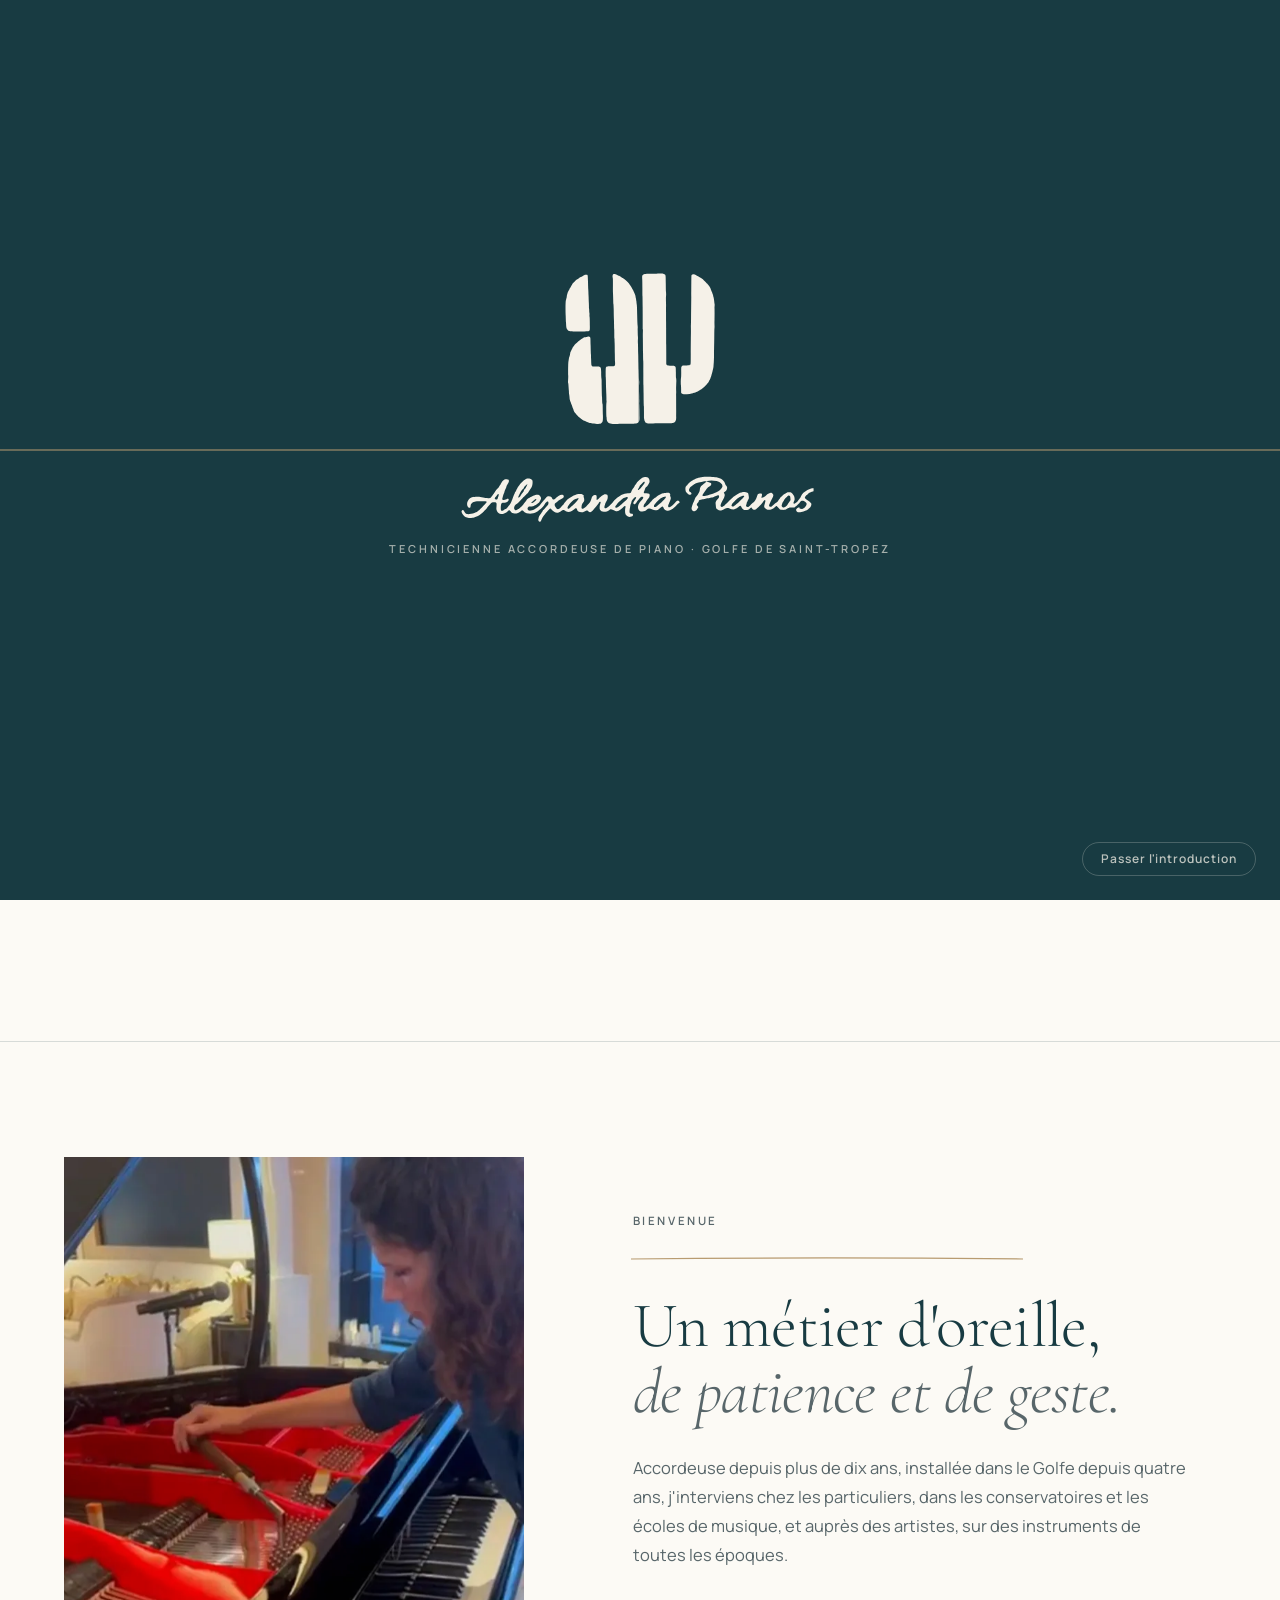
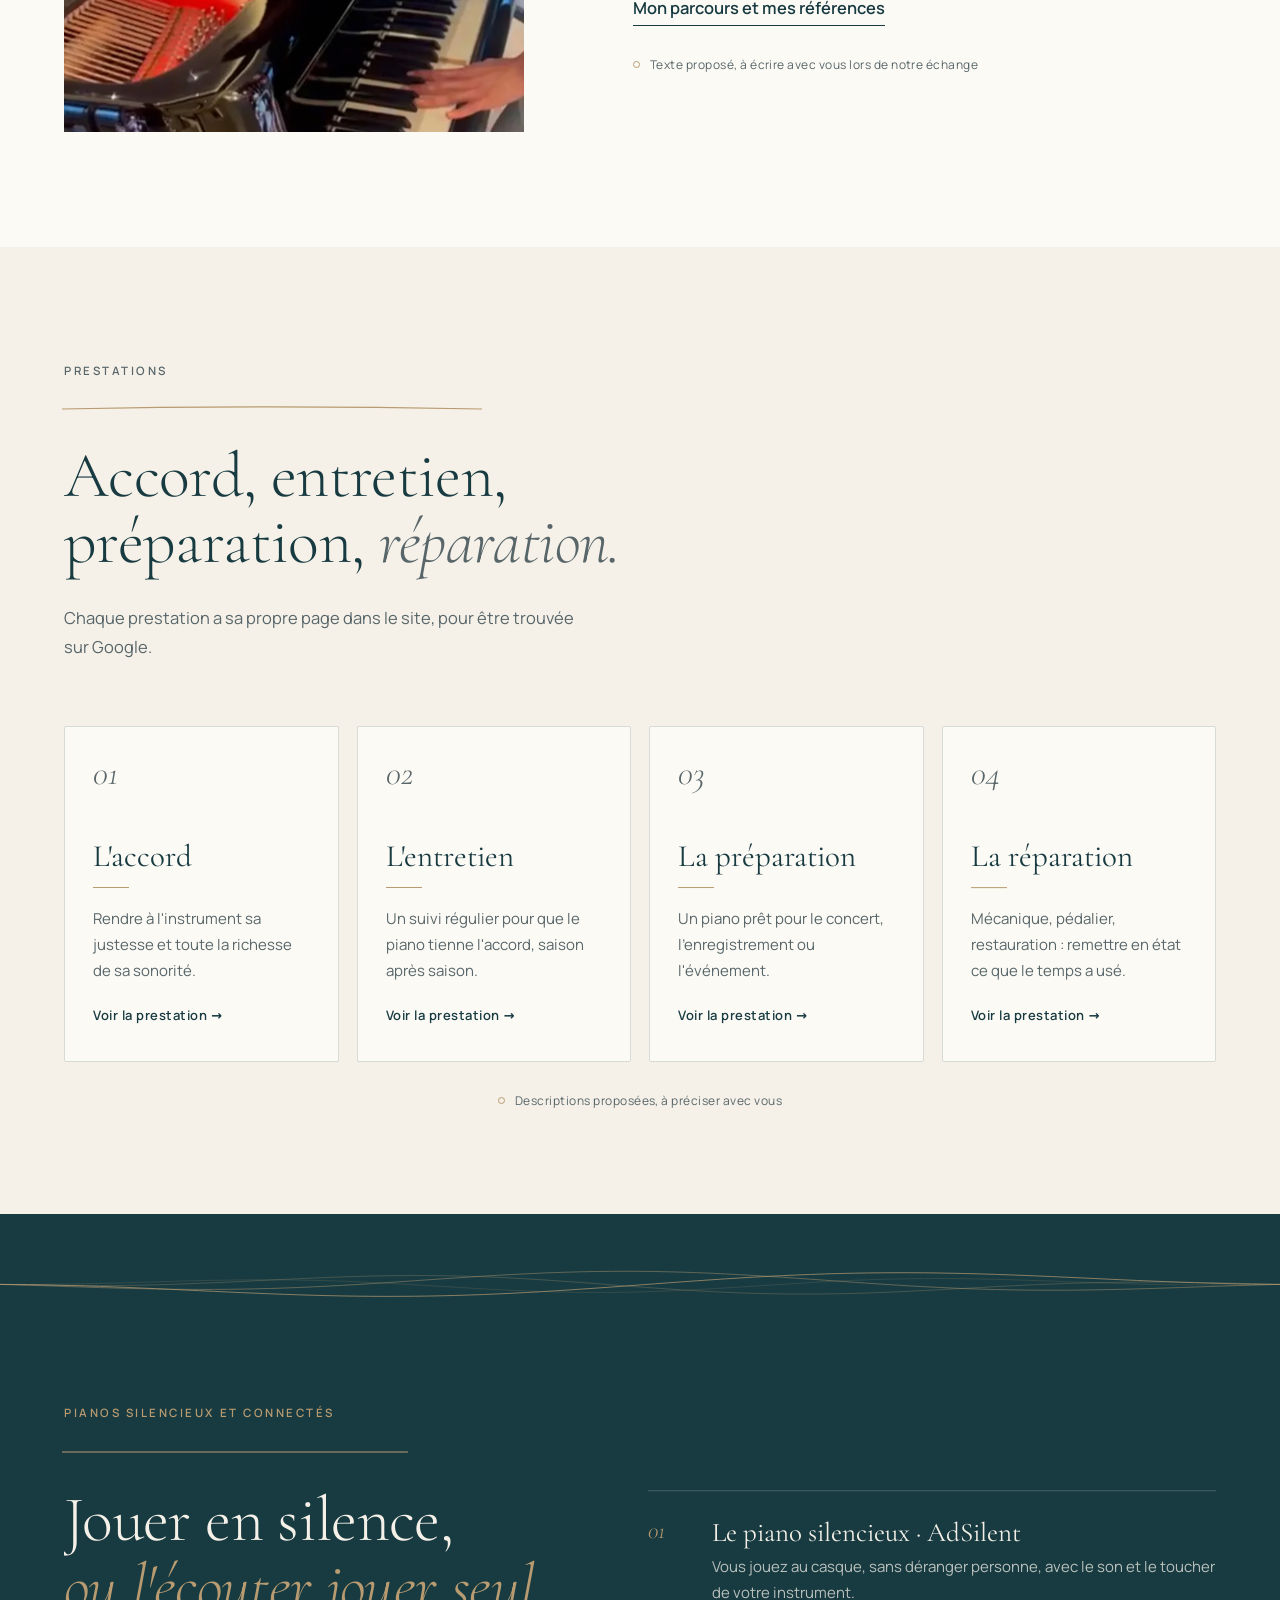
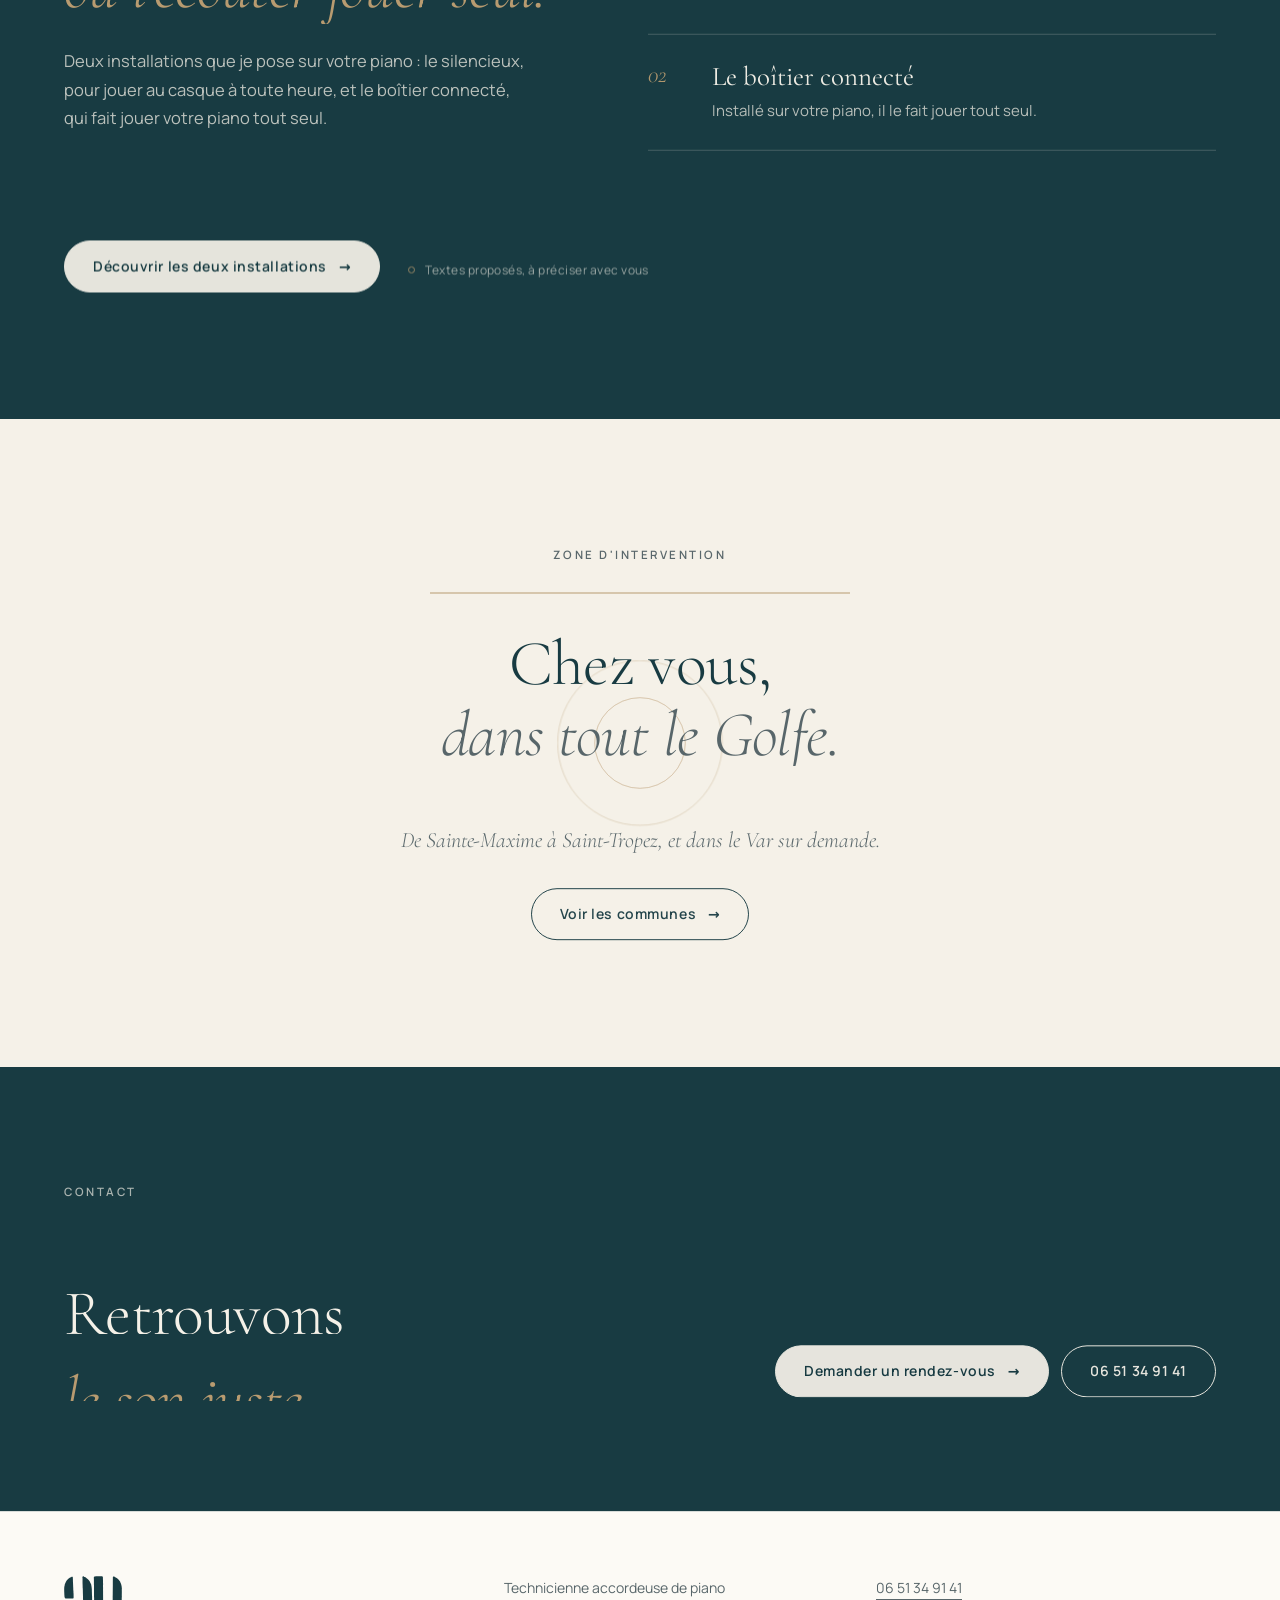
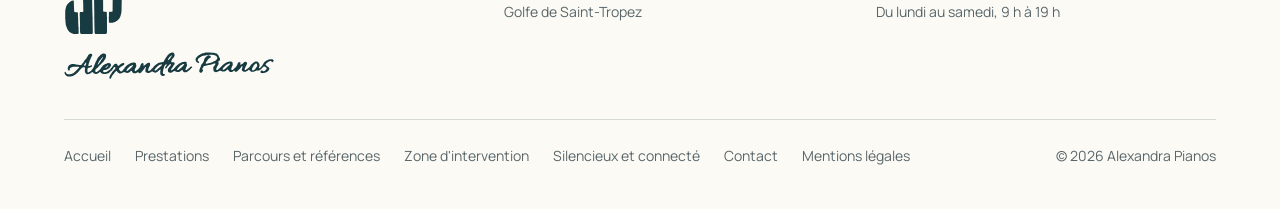
==== index.html @ 862a68fa "Trois bleus à comparer : A Petrol Signature, B Marine Cognac, C Ardoise Glacier (typo et intro valid" ====
<!doctype html>
<html lang="fr" class="no-js" data-palette="petrol" data-typo="classique" data-page="accueil">
<head>
<meta charset="utf-8">
<meta name="viewport" content="width=device-width, initial-scale=1">
<meta name="robots" content="noindex, nofollow">
<title>Alexandra Pianos · Accordeuse de piano · Golfe de Saint-Tropez</title>
<link rel="preload" href="assets/fonts/CormorantGaramond-Light.woff2" as="font" type="font/woff2" crossorigin>
<link rel="preload" href="assets/fonts/manrope-400-normal.woff2" as="font" type="font/woff2" crossorigin>
<link rel="preload" href="assets/img/accord-piano-a-queue.webp" as="image">
<link rel="stylesheet" href="assets/css/style.css">
<link rel="stylesheet" href="assets/css/presentation.css">
<script src="assets/js/early.js"></script>
</head>
<body>
<svg class="defs" width="0" height="0" aria-hidden="true" focusable="false"><defs>
<path id="logo-mono" fill-rule="evenodd" d="M 942.9 32.5 C 942.2 33.2, 867.7 34.4, 842 34.1 C 828.2 33.9, 816.8 34.3, 812.5 35 C 808.6 35.6, 799.8 36.5, 792.9 36.9 C 778.4 37.7, 772.6 39.9, 765.2 47.1 C 758.5 53.8, 757.8 59.2, 759.8 88 C 760.6 99, 761 131, 761.1 174.5 C 761.1 212.4, 761.6 246, 762.1 249 C 762.6 252, 763.2 297, 763.6 349 C 764.7 532.6, 764.9 555.6, 765.9 561.5 C 766.4 565.3, 766.4 576.1, 765.8 590.5 C 765.3 603.1, 765.2 625.2, 765.5 639.5 C 766.3 668.9, 766.9 711.3, 767.5 795.3 C 767.7 832.2, 768.3 855.7, 769 860.3 C 769.8 865.1, 770.1 882, 770 910.5 C 769.9 934.1, 769.9 960.9, 770 970 C 770.1 979.1, 770.2 992.4, 770.2 999.5 C 769.9 1053.7, 770.2 1086.4, 771 1091.7 C 771.6 1095.2, 772.2 1131.4, 772.5 1172.7 C 772.9 1244.6, 774.1 1291.8, 775.6 1294.1 C 775.9 1294.7, 776.2 1319.8, 776.2 1349.9 L 776.2 1404.5 779 1418.4 C 780.9 1427.6, 782.7 1433.5, 784.3 1435.9 C 785.6 1437.9, 787.9 1441.4, 789.4 1443.8 C 792.5 1448.8, 796.1 1451.2, 804.9 1454.1 C 811.1 1456.2, 812.7 1456.3, 863.3 1456.1 C 891.8 1456, 915.6 1455.7, 916.1 1455.4 C 916.6 1455.2, 945.7 1454.7, 980.7 1454.4 C 1050.5 1453.9, 1050.9 1453.8, 1062.2 1447.8 C 1077.7 1439.6, 1083.7 1422.5, 1082 1392.1 C 1081.6 1385.8, 1081.6 1379, 1082 1377 C 1082.5 1374.2, 1082.3 1279, 1081.6 1190 C 1081.6 1181.5, 1081.8 1172.5, 1082.1 1170 C 1082.5 1167.5, 1082.4 1155.6, 1081.9 1143.5 C 1081.3 1128.7, 1081.3 1113.5, 1082.1 1097 C 1084.3 1049.3, 1084.3 1043.3, 1081.8 1027.2 C 1079.8 1013.9, 1079.6 1008.6, 1079.4 973 C 1079.3 925, 1078.7 920.4, 1072.6 914.5 C 1065.7 907.8, 1062.4 907.2, 1033.2 907.6 C 1013.1 907.9, 1007.2 907.7, 1004.5 906.6 C 1000.7 905, 991 897.6, 989.6 895.3 C 988.8 893.7, 988.6 878.6, 987.5 711 C 987.2 664.5, 986.8 616.1, 986.7 603.5 C 986.6 590.9, 986.6 570.8, 986.7 559 C 986.8 547.2, 986.6 517.9, 986.3 494 C 985.8 456.4, 985.7 352.3, 986.1 336 C 986.2 333, 985.9 321.3, 985.6 310 C 984.5 276.7, 984.6 251.2, 986 242.7 C 987.3 234.6, 986.9 220.1, 984.9 201 C 984.3 195.8, 983.7 162.3, 983.5 126.5 C 982.9 43.3, 983.1 44.7, 970.5 37.9 C 962.4 33.5, 945.2 30.1, 942.9 32.5 M 488.7 37.4 C 478.9 41.1, 474.8 55.9, 479.4 71.6 C 480.4 74.7, 481 81.6, 481.1 90.5 C 481.3 115.4, 481.4 137.3, 481.3 146.5 C 480.8 183.8, 480.9 201.3, 482 220 C 482.7 231.8, 483.5 258.6, 483.9 279.5 C 484.2 300.4, 484.8 318, 485.2 318.5 C 486.7 320.9, 488.3 345.3, 488.6 372.5 C 489.2 423.2, 489.9 452, 490.9 470.9 C 491.5 481.1, 492 503.8, 492.1 521.5 C 492.1 539.1, 492.7 555.8, 493.2 558.5 C 493.8 561.5, 494.2 579.5, 494.2 603 C 494.1 634.1, 494.4 644, 495.5 649.8 C 496.4 653.8, 496.7 658.7, 496.4 660.8 C 496.1 662.9, 496.3 672.9, 497 683.1 C 498.4 705.6, 498.9 728.4, 499.4 799 C 499.6 829, 500.3 859.8, 500.9 867.5 C 504.2 910.8, 502.7 912.4, 457 912.5 C 424.4 912.7, 417.5 915.2, 413.9 928.2 C 412.3 934, 411.7 1006.3, 413.1 1014.5 C 413.7 1017.8, 414.4 1034.2, 414.6 1051 C 414.8 1067.8, 415.2 1086.7, 415.4 1093 C 415.7 1099.3, 416.1 1113, 416.4 1123.5 C 416.7 1134, 417.6 1159.4, 418.5 1180 C 419.3 1200.6, 419.8 1220.1, 419.4 1223.4 C 419.1 1226.6, 419.4 1233.5, 420.1 1238.7 C 421.2 1247.1, 421.2 1249.5, 419.6 1258.9 C 416.7 1277.2, 417.5 1387.6, 420.7 1397.4 C 421.8 1400.9, 422.1 1404.2, 421.6 1409 C 420.2 1424, 429.6 1444.2, 441.9 1453 C 451.9 1460, 501.7 1465.4, 520.2 1461.4 C 527 1460, 578.1 1458.6, 609.5 1459.1 C 632.5 1459.5, 694.7 1457.3, 702 1455.9 C 712.7 1453.7, 717.6 1451.3, 723 1445.2 C 732.6 1434.4, 734.3 1426.6, 733.5 1395 C 733.2 1384.3, 732.8 1353.7, 732.5 1327 C 732.2 1300.3, 731.5 1276.2, 731 1273.5 C 730.3 1270.1, 730.3 1264.6, 730.9 1257 C 731.6 1249.7, 731.6 1239.2, 731 1228.1 C 730.5 1218.5, 730.3 1210.3, 730.6 1209.9 C 730.9 1209.4, 730.6 1194.5, 730 1176.8 C 728.4 1128.5, 728.4 1101.9, 730.2 1082 C 731.6 1066.8, 731.6 1063, 730.4 1053.5 C 727.6 1030.7, 727 1020.6, 726.5 989.5 C 726.2 971.9, 725.5 951.4, 725 944 C 724.5 936.6, 723.8 909.4, 723.4 883.5 C 722.8 838.2, 722.6 828, 721.4 797.5 C 720.2 765.1, 720.1 759.5, 720.1 738.8 C 720.2 726.8, 719.6 708, 718.9 697 C 717.9 681.3, 717.9 673.3, 718.8 659.8 C 719.7 645.4, 719.7 640.1, 718.4 628.5 C 717.6 620.8, 717 607.1, 717.1 598 C 717.1 588.9, 716.9 576.5, 716.5 570.5 C 716.2 564.5, 716.3 555.9, 716.7 551.4 C 717.3 546.1, 717.1 539.2, 716.3 531.4 C 714.1 509.7, 712.9 484, 711.9 434 C 711.4 406.8, 710.5 373.5, 710.1 360 C 709.3 337.4, 708.9 332.4, 706 315.5 C 705.5 312.2, 705 306.8, 705 303.5 C 705 300.1, 704.3 295, 703.5 292 C 702.7 289, 701.6 282.4, 701 277.5 C 700.5 272.6, 699.4 266.5, 698.5 264 C 697.6 261.5, 696.5 255.2, 696.1 250 C 695.3 240.7, 693.1 233.3, 689.1 226.4 C 688.1 224.7, 686.3 220.7, 685.1 217.4 C 683.9 214.2, 682 210, 680.9 208.1 C 679.8 206.2, 677.4 201, 675.6 196.4 C 673.7 191.9, 671 186.6, 669.6 184.7 C 668.2 182.8, 665.5 178, 663.7 173.9 C 659.6 164.4, 653.2 153.8, 646.8 145.2 C 644 141.5, 640.9 137.3, 640 135.8 C 639.1 134.2, 635.4 129.5, 631.9 125.3 C 613.7 103.4, 599.4 90.9, 574.4 75 C 569.6 72, 564.1 68.2, 562.1 66.7 C 556.7 62.4, 545.5 56, 538.7 53.4 C 535.4 52.1, 532 50.4, 531.1 49.6 C 530.2 48.8, 524.5 45.6, 518.5 42.5 C 506.1 36.1, 496.6 34.4, 488.7 37.4 M 1237.7 40.5 C 1233.6 41.9, 1229.5 45.2, 1227.7 48.5 C 1226.7 50.4, 1226.4 75.9, 1225.5 257 C 1225.3 292.5, 1224.9 336.1, 1224.5 354 C 1224.1 371.9, 1223.7 415.5, 1223.5 451 C 1223.3 486.5, 1222.7 518.1, 1222.2 521.2 C 1221.8 524.3, 1221.7 535.5, 1222 546.2 C 1222.7 565.9, 1222.4 611.3, 1221.4 659.5 C 1221 674.4, 1220.7 732.6, 1220.6 789 C 1220.5 901.3, 1220.9 893.5, 1214.1 898.9 C 1206.9 904.7, 1206 904.8, 1175.2 904.9 C 1143.1 905.1, 1142.9 905.1, 1136.2 912.4 C 1130 919.2, 1130.1 917.9, 1130 969.2 C 1129.9 1012.1, 1129.7 1017.3, 1127.9 1024.8 C 1125.7 1034.5, 1125.1 1083.6, 1127.1 1092 C 1128.5 1097.8, 1129.4 1120.4, 1129.1 1144.3 C 1128.9 1165.6, 1129.5 1168.1, 1135.8 1172.2 C 1142.7 1176.8, 1148 1178.3, 1156 1178.1 C 1195.1 1177.3, 1231.7 1173.2, 1240.8 1168.6 C 1242.3 1167.9, 1247.2 1166.5, 1251.6 1165.6 C 1259 1164.1, 1266.9 1161.1, 1286.2 1152.1 C 1289.9 1150.4, 1296.6 1146.6, 1301.2 1143.6 C 1305.8 1140.7, 1312.7 1136.7, 1316.5 1134.7 C 1320.3 1132.8, 1325.1 1129.5, 1327 1127.5 C 1328.9 1125.4, 1333 1121.9, 1336 1119.7 C 1346 1112.3, 1371 1087.8, 1375.5 1081 C 1377.8 1077.4, 1382 1072.2, 1384.7 1069.4 C 1388.1 1065.9, 1390.6 1062, 1392.4 1057.4 C 1394 1053.6, 1396.7 1048.4, 1398.5 1045.8 C 1403.4 1039, 1405.3 1034.9, 1410 1020.5 C 1412.3 1013.4, 1415.3 1004.4, 1416.6 1000.7 C 1417.9 996.9, 1419 993, 1419 991.8 C 1419 990.7, 1420.3 985.8, 1422 981.1 C 1423.6 976.3, 1425.6 968.8, 1426.5 964.4 C 1427.3 960.1, 1429.3 952, 1430.9 946.5 C 1434.5 934, 1437 919.5, 1437 911 C 1437 907.4, 1437.4 901.8, 1437.9 898.5 C 1439.8 887.7, 1441.8 836.1, 1441.5 808.5 C 1441.4 793.6, 1441.7 768.7, 1442.1 753 C 1443.2 715.8, 1443.9 674.4, 1444.3 611 C 1444.6 577.7, 1445.1 556.5, 1445.9 550.9 C 1446.7 545.3, 1446.9 537, 1446.6 527.4 C 1445.7 505.5, 1445.7 503.2, 1446.4 471.5 C 1447.2 438, 1447.2 366.1, 1446.3 361.2 C 1446 359.4, 1446.3 351.4, 1447 343.5 C 1448.2 330.9, 1448.1 328.1, 1446.7 320.3 C 1445.8 315.5, 1444.6 306.3, 1444.1 300 C 1442.4 280.7, 1439.3 262.6, 1436.4 255.3 C 1434.8 251.3, 1433.4 245.6, 1433.1 241.4 C 1432.7 237.4, 1431.8 233.3, 1430.8 231.8 C 1429.9 230.4, 1428.4 226.6, 1427.4 223.4 C 1425.7 217.5, 1423.3 211.6, 1415.4 193.9 C 1413 188.6, 1410.3 181.3, 1409.4 177.6 C 1408.3 173.3, 1405.9 168, 1402.4 162.5 C 1399.4 157.9, 1397 153.8, 1397 153.5 C 1397 152, 1390.2 143.2, 1383.4 136 C 1379.3 131.6, 1376 127.6, 1376 127 C 1376 125.8, 1339.3 88.9, 1332 82.9 C 1323.3 75.7, 1315.7 71, 1297.5 61.5 C 1288.2 56.6, 1278.5 51.4, 1276.1 49.8 C 1262.8 41.4, 1246.2 37.4, 1237.7 40.5 M 219.7 43 C 218.1 43.5, 216.3 44.3, 215.7 44.8 C 215 45.2, 210.9 47.2, 206.5 49 C 202.1 50.8, 195.5 54.3, 191.8 56.7 C 188.2 59.1, 180.9 63, 175.8 65.4 C 169.3 68.4, 163.5 72.1, 157.3 77.3 C 152.4 81.4, 145.6 86, 142.4 87.5 C 134.4 91.1, 97.8 128.1, 92.8 137.5 C 91.1 140.8, 88.7 144.8, 87.4 146.5 C 86.2 148.2, 83.5 152.9, 81.5 157 C 79.4 161.1, 76 167.1, 73.8 170.3 C 71.6 173.5, 69 178.5, 68.1 181.3 C 67.1 184.2, 64.7 189, 62.8 192 C 58 199.6, 50.3 216.8, 48.6 223.7 C 47.8 226.9, 46.2 232.1, 45.1 235.2 C 43.7 238.9, 43 243.4, 43 247.8 C 43 251.5, 42.4 256.8, 41.6 259.5 C 40.2 264.9, 37 276.8, 33.9 289.2 C 30.7 301.9, 29.7 382, 32.1 427 C 32.8 439.4, 33.5 458.1, 33.6 468.5 C 33.7 479.3, 34.3 489.7, 35 492.5 C 35.7 495.3, 36.3 505.6, 36.5 515.5 C 36.8 535.8, 40.3 553.3, 45.7 561.4 C 50.7 569.1, 60.2 577.8, 64 578.3 C 65.9 578.6, 70.9 579.4, 75 580.1 C 81.1 581.1, 125.5 582.4, 148 582.2 C 257.4 581.2, 251.4 581.5, 257.1 575.3 C 262.2 569.9, 262.2 569.6, 262.2 538.1 C 262.1 486.8, 261 450.2, 259.3 443.5 C 258.1 438.9, 258 434.5, 258.5 424.5 C 259 414.5, 258.8 409.8, 257.6 404.2 C 256.6 399.9, 256 391.9, 256 384.7 C 256 378, 255.3 368.7, 254.4 364 C 253.6 359.2, 253.2 353.3, 253.5 350.5 C 253.8 347.8, 253.4 330.2, 252.5 311.5 C 251.6 292.8, 250.7 269.2, 250.5 259 C 250.2 248.8, 249.7 237.1, 249.3 233 C 248.9 228.9, 248.6 219.9, 248.5 213 C 248.4 206.1, 247.8 193.1, 247 184 C 246.3 174.9, 245.6 158.5, 245.5 147.5 C 245.4 136.5, 244.8 115.3, 244.1 100.5 C 243.4 85.7, 242.7 69, 242.6 63.5 C 242.2 51.8, 240.5 46.9, 236.2 44.6 C 232.4 42.7, 223.4 41.8, 219.7 43 M 239.1 631.5 C 235.6 632.3, 230.6 633.6, 228 634.5 C 225.4 635.3, 219.8 636.5, 215.4 637 C 211.1 637.5, 206.3 638.3, 204.9 638.8 C 198.4 641.3, 157 670.8, 157 672.9 C 157 673.4, 152.4 677.4, 146.8 681.7 C 132 693.1, 119.9 705, 115.9 712.2 C 114 715.5, 109.7 721.4, 106.3 725.1 C 102.8 728.9, 100 732.4, 100 733.1 C 100 734.5, 91.2 752.1, 87.8 757.5 C 86.4 759.7, 84.3 764.2, 83.1 767.5 C 81.9 770.8, 79.8 775.8, 78.5 778.5 C 77.2 781.3, 75.6 787.1, 75 791.5 C 73.1 804.5, 70.3 816.4, 67.7 822.6 C 66.3 825.9, 64.9 830.3, 64.5 832.5 C 64.2 834.7, 63 840.8, 62 846 C 58.3 865, 56.6 880.8, 56.3 899.5 C 55.2 950.6, 55.2 988.4, 56.2 998.5 C 57 1007.2, 56.9 1015.5, 55.6 1038.1 C 53.9 1066.3, 53.9 1066.7, 55.8 1072.6 C 57.1 1076.3, 58.1 1082.6, 58.4 1089.5 C 59.1 1101.2, 61.5 1133.6, 62.9 1148.5 C 63.4 1153.5, 63.5 1160.2, 63.3 1163.5 C 63 1167.6, 63.7 1173.4, 65.6 1182 C 67.5 1190.7, 68.5 1199.3, 69 1210.5 C 69.8 1227.7, 72.2 1237, 80.9 1256.7 C 82.6 1260.6, 84 1264.9, 84 1266.2 C 84 1267.5, 86.3 1273.5, 89.1 1279.5 C 91.9 1285.5, 94.5 1293, 95 1296 C 95.4 1299.2, 98 1306.3, 101 1312.5 C 103.8 1318.5, 106.9 1327, 108 1331.3 C 110 1340, 114 1346.7, 122.6 1356 C 125.4 1359, 129.4 1364.2, 131.5 1367.5 C 133.5 1370.8, 137.8 1376.2, 140.9 1379.5 C 144.1 1382.8, 148 1387.1, 149.6 1389.1 C 154.4 1395.1, 164.1 1402.5, 181.3 1413.3 C 190.2 1419, 199.7 1425.3, 202.3 1427.3 C 205 1429.3, 207.6 1431, 208.1 1431 C 208.6 1431, 212.1 1432.4, 215.8 1434.1 C 219.5 1435.9, 225.2 1438.1, 228.5 1439.1 C 231.8 1440.1, 240.9 1443.4, 248.7 1446.4 C 256.5 1449.5, 264.5 1452, 266.4 1452 C 268.3 1452, 273.5 1453.1, 278 1454.6 C 301.1 1461.9, 348.1 1463, 367 1456.7 C 374.4 1454.2, 380.5 1446.8, 383.6 1436.5 C 386 1428.3, 387.2 1397, 385.9 1375.3 C 385.2 1364.9, 384.6 1338.6, 384.4 1316.7 C 384.2 1284.5, 383.9 1276.1, 382.6 1272.2 C 379.9 1263.7, 379 1255.8, 379 1239.8 C 379 1231, 378.4 1215.5, 377.6 1205.2 C 376.3 1188.4, 375.8 1171.3, 374.2 1091.5 C 374 1078.8, 373.9 1062.5, 374 1055.1 C 374.1 1046.8, 373.5 1038.2, 372.6 1032.6 C 370.7 1021.4, 368.9 986.5, 369.7 975 C 370.3 964.8, 367.5 932.2, 365.6 927.6 C 363.9 923.5, 359.1 919.8, 352.5 917.4 C 348.1 915.8, 344.1 915.5, 318.5 915.5 C 286 915.5, 285.6 915.4, 280.5 908 C 276.4 901.9, 275.8 899, 275.4 882.5 C 275.1 873.7, 274.5 856.7, 274 844.8 C 273.4 832.9, 273 818.3, 273 812.3 C 273 806.4, 272.6 798.8, 272.1 795.5 C 271.5 792.2, 270.4 756.6, 269.5 716.5 C 267.9 644.8, 267.8 643.4, 265.7 639.1 C 261.5 630.8, 253.4 628.5, 239.1 631.5"/>
<path id="logo-signature" fill-rule="evenodd" d="M 1907.5 110.6 C 1902.5 111.3, 1893.3 113.3, 1887 114.9 C 1880.7 116.6, 1874.5 118, 1873.2 118 C 1869.5 118, 1854.6 124.6, 1844.2 130.9 C 1838.9 134.1, 1832 137.9, 1828.9 139.4 C 1825.8 140.8, 1821.4 144, 1819.1 146.5 C 1816.9 148.9, 1812.6 152.7, 1809.6 154.9 C 1806.7 157.1, 1802.9 161.1, 1801.2 163.9 C 1799.5 166.6, 1796.5 170.3, 1794.4 172.2 C 1786.6 179.3, 1783.9 189.1, 1785.9 203.3 C 1787.2 212.3, 1788.1 214.3, 1794.7 222.5 C 1801.5 230.8, 1811 237, 1817.2 237 C 1822.2 237, 1827.3 233.8, 1828.5 229.9 C 1829.5 226.9, 1824.9 220.6, 1819.6 217.5 C 1813 213.7, 1809.2 205.7, 1811 199.7 C 1813.5 191.4, 1819.5 182.6, 1826 177.9 C 1829.4 175.5, 1833.8 172.2, 1835.8 170.7 C 1837.8 169.1, 1841.3 166.9, 1843.5 165.8 C 1845.7 164.6, 1849.1 162.5, 1851 161 C 1857.4 156, 1869.3 152.5, 1898 147.4 C 1903.2 146.5, 1909.8 144.9, 1912.5 143.9 C 1922.3 140.4, 1925.6 139.9, 1930.4 141.1 C 1934.2 142, 1935.7 141.9, 1940.7 140.2 C 1957 134.5, 1980.2 134.5, 2007.5 140.3 C 2021.1 143.2, 2032.2 149.1, 2041.1 158.3 C 2046.4 163.7, 2048.1 167.8, 2048.3 175.4 C 2048.4 180.9, 2048.1 182.1, 2044.5 187.8 C 2037.9 198.6, 2022.1 212.1, 2009.5 217.7 C 2005.7 219.5, 1998 223, 1992.5 225.5 C 1978.7 231.9, 1955 239.6, 1946.5 240.5 C 1942.7 240.9, 1935.5 242.5, 1930.6 244.1 C 1908.5 251.3, 1899.8 244.4, 1912.3 229.6 C 1914.7 226.8, 1919.7 220, 1923.3 214.5 C 1939.5 190.2, 1943.4 185.7, 1953 180.5 C 1965.3 173.7, 1968.3 170.5, 1968.8 163.2 C 1969.1 159, 1968.8 156.5, 1967.9 155.4 C 1965.9 153, 1957.6 149.1, 1951.8 147.9 C 1948.9 147.3, 1944.1 146, 1941.1 144.9 C 1935.1 142.7, 1932.7 143.4, 1929.4 148.6 C 1928.4 150, 1924.9 153, 1921.6 155.2 C 1918.2 157.4, 1913.4 161.3, 1910.9 163.9 C 1908.4 166.4, 1904.2 170.2, 1901.7 172.3 C 1893.6 178.9, 1888.5 190.2, 1887.4 204.2 C 1886.8 210.9, 1886.2 213, 1883.5 216.9 C 1881.8 219.4, 1879.6 223.5, 1878.6 226 C 1875.3 234.3, 1871 240.8, 1864.4 247.1 C 1857.1 254.2, 1854.6 258.8, 1849.8 274 C 1848.2 279.2, 1845 286.8, 1842.8 290.9 C 1839.3 297.3, 1836.6 305.3, 1830.4 327 C 1826.1 341.8, 1833 353.7, 1846.4 354.8 C 1855.7 355.6, 1864.2 349.7, 1869.1 339.4 C 1870.8 335.9, 1872.5 333, 1873 333 C 1873.4 333, 1874.5 331.4, 1875.5 329.4 C 1877.7 324.8, 1876.5 321.7, 1870.4 316 C 1868 313.8, 1866 311.1, 1866 310.2 C 1866 305.3, 1868.6 300.1, 1873.5 295 C 1878.8 289.4, 1879.4 288.3, 1880.4 281.9 C 1881.3 276.5, 1883.7 275, 1893.7 273.5 C 1898.5 272.7, 1904.8 271.2, 1907.6 270.1 C 1910.4 269, 1916.2 267.7, 1920.6 267.1 C 1924.9 266.5, 1931 265.3, 1934 264.5 C 1937 263.7, 1941.5 263, 1943.9 263 C 1948 263, 1977.4 256.5, 1986.5 253.5 C 1988.7 252.8, 1995.9 249.7, 2002.5 246.6 C 2009.1 243.5, 2015.9 241, 2017.6 241 C 2027.5 241, 2027.1 257.4, 2017 266.3 C 2007.6 274.5, 1999.7 287.6, 1999.6 295 C 1999.6 299.2, 2002.5 326.8, 2003.6 331.7 C 2005 338.4, 2020.8 348.3, 2032.1 349.6 C 2037.5 350.2, 2038.4 350, 2048.8 345.1 C 2054.9 342.3, 2060.2 340, 2060.7 340 C 2061.2 340, 2063.2 338.8, 2065.3 337.4 C 2067.4 336, 2072.3 333.7, 2076.2 332.4 C 2084.1 329.6, 2090.4 330.2, 2095.4 334.1 C 2099.5 337.3, 2105.1 339.3, 2112 340.1 C 2115.6 340.5, 2120.6 341.2, 2123.2 341.5 C 2131.9 342.8, 2148.9 336.2, 2156.9 328.3 C 2159.3 325.9, 2161.6 324, 2162.1 324 C 2162.5 324, 2165.2 322, 2168 319.5 C 2176 312.4, 2178.1 313.3, 2184.3 326.3 C 2188.2 334.6, 2189.3 336.1, 2195.6 341 C 2202.5 346.5, 2202.5 346.5, 2214 346.5 C 2228.9 346.5, 2235.8 343.6, 2245.2 333.5 C 2252.1 326.2, 2254.1 325.5, 2256.1 330.2 C 2257.8 334.3, 2263.5 340.7, 2267.1 342.6 C 2268.7 343.4, 2272.5 344, 2275.8 344 C 2284 344, 2286.7 342, 2312 316.9 C 2329.9 299, 2334.1 294.4, 2337 288.8 C 2340.8 281.3, 2346.9 274, 2349.3 274 C 2351.9 274, 2354 276.9, 2354 280.5 C 2354 284.5, 2350.8 298.4, 2348 306.2 C 2343 320.5, 2344.3 326.3, 2354.5 335.8 C 2362.1 342.9, 2366.8 344.5, 2379.6 344.4 C 2388.3 344.3, 2389.2 344.1, 2398.7 339.7 C 2404.1 337.1, 2409.2 335, 2410 335 C 2410.7 335, 2413.6 332.9, 2416.5 330.3 C 2426.2 321.3, 2430.1 318, 2430.9 318 C 2434.8 318, 2438.6 321.1, 2446.1 330.2 C 2456.3 342.7, 2458.7 343.9, 2473.8 344.7 C 2487.7 345.4, 2497.4 343.4, 2504.6 338.5 C 2507.4 336.6, 2510 335, 2510.4 335 C 2510.9 335, 2514.7 333.4, 2519 331.5 C 2526.7 328, 2526.7 328, 2542.1 328.3 C 2558.8 328.5, 2561.6 327.8, 2565.7 322.7 C 2566.7 321.3, 2570.5 318.5, 2574 316.4 C 2578.2 313.9, 2581.9 310.5, 2584.8 306.8 C 2587.1 303.6, 2590.5 300.3, 2592.1 299.3 C 2593.8 298.3, 2596.5 295, 2598.2 291.8 C 2604.1 280.7, 2615.7 276.7, 2627.2 281.7 C 2650.2 291.9, 2653.5 306.8, 2636.6 323.5 C 2624.2 335.8, 2614 340.3, 2604.7 337.6 C 2598.6 335.8, 2596.3 333.8, 2595.8 329.5 C 2595.3 325, 2592.2 325.1, 2585.2 329.9 C 2575.7 336.3, 2572 340.2, 2572 343.9 C 2572 349.4, 2575.5 355.5, 2581 359.3 C 2584.2 361.6, 2601.6 361.7, 2608.1 359.5 C 2610.5 358.7, 2617.8 356.9, 2624.4 355.5 C 2642.8 351.7, 2655.4 344.8, 2667.6 331.8 C 2679.2 319.3, 2683.3 307.7, 2679.1 298.5 C 2676 291.6, 2663.7 280.7, 2653.4 275.8 C 2646.5 272.5, 2636.3 263.9, 2634.9 260.2 C 2632.6 254.1, 2639.8 243.7, 2652.3 235.1 C 2654.9 233.4, 2657 231.5, 2657 231.1 C 2657 229.5, 2669.6 222.1, 2676.5 219.6 C 2680.3 218.2, 2686.9 215.9, 2691 214.4 C 2701.4 210.6, 2703.3 211.2, 2707 219.4 C 2710.1 226.3, 2711.3 227.5, 2715.1 228.5 C 2723.1 230.5, 2736.1 211.7, 2732.1 204.2 C 2730.8 201.8, 2719.9 193.3, 2716.2 191.8 C 2714.7 191.2, 2707.2 190.7, 2699.5 190.6 C 2685.5 190.5, 2685.5 190.5, 2673.5 194.8 C 2659.8 199.6, 2645.8 207.1, 2631.8 217.1 C 2619.9 225.6, 2615 231.1, 2609.9 242 C 2602.7 257.2, 2600.5 261.1, 2597.5 264.4 C 2595.8 266.3, 2592.3 271, 2589.5 274.9 C 2581.3 286.7, 2579.9 288.1, 2570.6 294.2 C 2561 300.5, 2557.6 301.9, 2555.1 300.3 C 2552.2 298.5, 2552.7 293.9, 2556.8 285.4 C 2562 274.8, 2562.3 273.1, 2561 261 C 2559.9 249.8, 2558.1 245.5, 2551.3 237.5 C 2549.4 235.3, 2546.4 231.5, 2544.7 229 C 2539.9 222.2, 2534.7 220, 2522.5 219.8 C 2513.3 219.5, 2511.9 219.8, 2505.5 222.6 C 2492 228.4, 2466.1 249.1, 2458.7 259.9 C 2457 262.4, 2453.9 266.5, 2451.9 269 C 2449.8 271.5, 2446.6 276.2, 2444.8 279.4 C 2441.9 284.6, 2439.9 286.5, 2429.5 293.9 C 2422.9 298.6, 2413.2 306.5, 2408 311.6 C 2402.8 316.6, 2397.5 321.2, 2396.3 321.9 C 2392.4 323.9, 2386.5 323.3, 2383.1 320.4 C 2378.9 316.9, 2379 312.6, 2383.4 303.5 C 2385.2 299.7, 2387.9 293.1, 2389.4 289 C 2390.8 284.9, 2393.6 278.8, 2395.5 275.5 C 2406.4 256.8, 2411.8 242.9, 2410 237.6 C 2408.8 234, 2399.6 224.5, 2396.2 223.5 C 2388.6 221.3, 2373.6 228.3, 2361.9 239.5 C 2357.1 244.1, 2351.9 248.5, 2350.2 249.4 C 2348.5 250.3, 2345.4 252.1, 2343.4 253.5 C 2338.7 256.7, 2327 260.4, 2325.7 259.1 C 2325.1 258.5, 2325.7 255.1, 2327.4 249.7 C 2331.8 235.5, 2330.4 228.1, 2323.3 227.9 C 2310.4 227.5, 2303.3 229.4, 2300.1 233.9 C 2299.1 235.3, 2296.4 242.1, 2294 249 C 2286.2 271.9, 2277.4 285.3, 2263 295.9 C 2261.1 297.3, 2254.5 303.6, 2248.5 309.9 C 2235.9 322.9, 2233.5 324.4, 2227.2 323.7 C 2218.8 322.8, 2214.4 317.2, 2217.3 310.9 C 2219.4 306.3, 2221 300.2, 2221 296.4 C 2221 294.8, 2222.3 291.4, 2223.8 288.9 C 2225.3 286.5, 2227.2 282.5, 2227.9 280 C 2228.6 277.5, 2230.3 274, 2231.6 272.3 C 2236.5 265.9, 2237.1 263, 2236.1 251.8 C 2235.6 246.1, 2234.7 240.2, 2234.1 238.7 C 2233.5 237.1, 2233 234.2, 2233 232.1 C 2233 224.7, 2227.9 221.3, 2213.8 219 C 2199.1 216.6, 2177.7 220.7, 2164.5 228.5 C 2162.3 229.8, 2157.8 232.3, 2154.5 234.1 C 2148.3 237.4, 2139.5 243.1, 2130 250 C 2124.5 254.1, 2096.2 280.9, 2075.5 301.8 C 2069.4 307.9, 2063.9 313, 2063.3 313 C 2062.7 313, 2059.9 315, 2057 317.4 C 2048.2 324.9, 2040.5 325.7, 2036.4 319.5 C 2034.9 317.2, 2034.8 316.1, 2035.8 310.6 C 2037.4 301.9, 2047.2 280.7, 2056.3 266.2 C 2060.7 259.2, 2065 245.9, 2065 239.4 C 2065 236.5, 2063.9 233, 2061.5 228.4 C 2059.6 224.7, 2058 221.4, 2058 220.9 C 2058 220.5, 2061.6 218, 2066 215.4 C 2076.2 209.3, 2079.8 204.3, 2081.3 193.7 C 2082.6 184.5, 2082.2 182.9, 2075.7 173.9 C 2072.8 169.8, 2069.3 163.6, 2068.1 160 C 2063.8 147.8, 2060.2 142.4, 2050.1 132.8 C 2040.1 123.3, 2035.5 120.6, 2028 119.4 C 2025.5 119.1, 2020.6 117.5, 2017 116 C 2003.5 110.2, 1933.4 106.7, 1907.5 110.6 M 1490 112.5 C 1478.4 114.9, 1476.1 116.3, 1458.6 132.5 C 1453.5 137.2, 1448.3 141.8, 1447.2 142.6 C 1446 143.4, 1441.8 148.9, 1437.9 154.8 C 1433.9 160.7, 1429.7 166.7, 1428.4 168.2 C 1427.2 169.7, 1424.6 174.2, 1422.6 178.2 C 1420.7 182.2, 1416.9 188.2, 1414.2 191.5 C 1409.4 197.4, 1401 212.1, 1401 214.6 C 1401 215.3, 1400.3 217.5, 1399.3 219.4 C 1397 224.4, 1392.5 225.9, 1376.2 227 C 1360.3 228.1, 1346.8 231.5, 1333 238.1 C 1318.3 245.2, 1285.5 270.6, 1276.2 282.2 C 1273.9 285.1, 1269.6 290.5, 1266.7 294.1 C 1263.9 297.8, 1259.2 302.6, 1256.4 304.8 C 1253.5 307, 1250.2 310.3, 1249 312 C 1247 314.8, 1234.6 324.6, 1224.5 331.3 C 1219.7 334.5, 1214.1 334.9, 1211.6 332.1 C 1208.7 328.9, 1208.6 324, 1211.3 314.9 C 1212.6 310.3, 1214.2 304.7, 1214.8 302.5 C 1215.4 300.3, 1217.4 296, 1219.2 293 C 1221.1 290, 1223.2 285.9, 1223.9 284 C 1224.7 282.1, 1226.9 277.7, 1228.8 274.2 C 1231.8 268.7, 1232.3 266.6, 1233 257.6 C 1234.5 238.8, 1230.6 233, 1216.4 233 C 1207.5 233, 1202 235.8, 1189 247 C 1185.4 250.1, 1180.8 253.8, 1178.7 255.2 C 1176.5 256.6, 1172.6 260.2, 1170 263.2 C 1164.6 269.2, 1157.3 273.7, 1154.6 272.7 C 1153.1 272.1, 1153 271.3, 1153.7 267.7 C 1154.1 265.4, 1154.5 259.4, 1154.5 254.4 C 1154.5 243.5, 1153.5 241.9, 1145.4 239.3 C 1138.7 237.2, 1132.8 239.1, 1126.5 245.4 C 1122.2 249.8, 1122 250.1, 1117 265.5 C 1111.9 281.1, 1108.8 288, 1103.8 294.7 C 1097.4 303.4, 1084.1 317.7, 1080.2 320.2 C 1078.4 321.3, 1073.1 325.5, 1068.4 329.5 C 1059.7 336.9, 1055.9 338.7, 1051.6 337 C 1046.9 335.3, 1046.1 332.5, 1047.1 322.5 C 1048.5 309.2, 1051.8 301, 1059.7 291.3 C 1065.3 284.3, 1066.3 280.8, 1065.8 269.9 C 1065.4 262.1, 1064.9 259.5, 1063 256.5 C 1061 253.2, 1060.8 252.4, 1061.8 249.6 C 1063.6 244.8, 1063.3 243.4, 1059.9 239.5 C 1053.3 232, 1042.4 229.8, 1025.9 232.5 C 1012.1 234.7, 989.7 242.3, 984.5 246.5 C 982.3 248.2, 977.4 251.6, 973.5 253.9 C 958.4 262.9, 940 276.1, 940 278 C 940 278.5, 936.7 282.5, 932.7 286.8 C 928.6 291.1, 923.6 297.7, 921.5 301.3 C 919.2 305.5, 915.7 309.9, 912.3 312.8 C 909.3 315.4, 905.8 319.3, 904.5 321.5 C 901.3 326.8, 893.5 334.3, 888.4 337 C 877.5 342.5, 871 339.9, 863.2 326.7 C 852.9 309.2, 853.2 302.8, 864.8 294.8 C 867.3 293.1, 872.5 288.8, 876.3 285.3 C 880.1 281.8, 887.5 276.4, 892.8 273.3 C 914.8 260.4, 917.2 258.7, 919.1 254.5 C 924 243.9, 918.6 237, 905.7 237 C 898.5 237, 892.7 239.2, 886 244.4 C 883 246.8, 877.5 250.6, 873.8 252.9 C 870 255.3, 866.1 258.5, 864.9 260.1 C 863.8 261.7, 860.2 264.8, 857 267 C 847.7 273.3, 841.1 272.1, 838.4 263.7 C 835.5 254.2, 826.2 248, 815.2 248 C 806 248, 801.1 250.6, 794.3 259 C 791.4 262.6, 785.3 269.7, 780.7 274.8 C 776.2 279.9, 770.1 287.4, 767.2 291.3 C 764.3 295.3, 760.4 300.1, 758.6 302 C 756.7 303.9, 753.8 307.5, 752.1 310 C 748.9 314.6, 742 320.6, 734.2 325.7 C 731.9 327.2, 725.8 331.5, 720.8 335.2 C 715.4 339.1, 709.8 342.3, 707.1 343.1 C 704.6 343.7, 699.4 345.6, 695.5 347.3 C 685.7 351.5, 672.6 351.9, 668.5 348 C 661.1 341.1, 661.2 331.7, 668.9 324.5 C 672.1 321.5, 672.2 321.5, 684.3 321.4 C 698 321.3, 706.4 319.2, 712.5 314.5 C 714.5 313.1, 718.4 310.8, 721.3 309.5 C 726.8 307.1, 740.7 297.1, 745.2 292.3 C 749.1 288.2, 756.9 273.6, 758.2 268.1 C 759.9 260.4, 758.6 255.1, 753 247.7 C 741.9 233, 725 233.9, 690.5 251 C 664.6 263.9, 660.4 266.9, 655.5 275.7 C 653.3 279.7, 648.5 286.2, 644.9 290.2 C 641.3 294.2, 636.4 300.5, 634.1 304.2 C 626.5 316.4, 595.6 342.6, 584.9 346.1 C 578.3 348.3, 578.2 348.3, 574.9 346.4 C 561.3 338.5, 567.5 311.8, 584.9 303 C 589.4 300.8, 594.2 296.4, 607 282.8 C 616.1 273.3, 626 263.1, 629 260.2 C 632 257.4, 634.9 254.6, 635.3 254.1 C 641.6 247.2, 661.2 227.9, 663.3 226.5 C 664.8 225.5, 666.8 223.3, 667.7 221.6 C 668.5 219.9, 673.1 212.7, 677.8 205.5 C 682.5 198.3, 687.8 190.3, 689.6 187.5 C 695.2 179, 699 163.9, 699 150.3 C 699 137, 698.3 135.1, 691.2 129.1 C 683.4 122.6, 679 121, 668.5 121 C 659.9 121, 659.1 121.2, 654 124.4 C 651 126.3, 646.5 129, 644 130.3 C 636.6 134.4, 623.6 146, 616.9 154.5 C 613.5 158.9, 607.9 165.4, 604.5 169 C 601.1 172.6, 596.8 178.2, 594.8 181.5 C 591.3 187.4, 580 210.4, 580 211.8 C 580 212.2, 578.6 214.2, 577 216.4 C 575.4 218.5, 573.3 222.6, 572.4 225.4 C 571.5 228.2, 569.8 232.3, 568.7 234.5 C 566.6 238.7, 562.3 250, 558.4 261.2 C 557.1 265, 555 269.9, 553.7 272.2 C 552.3 274.6, 551 277.9, 550.6 279.5 C 550.3 281.1, 548.6 285.2, 547 288.5 C 545.4 291.8, 543.5 296.1, 542.9 298 C 542.2 299.9, 539.1 304.2, 536 307.5 C 532.9 310.8, 529.3 315.1, 528 317 C 518.7 330.9, 514.9 334.8, 506.7 339.1 C 502.2 341.4, 495.9 345.1, 492.6 347.2 C 485 352.1, 478.4 352.6, 475.1 348.4 C 471.4 343.7, 472.6 308.7, 476.7 300.7 C 478.9 296.3, 483.7 293.8, 488.7 294.5 C 493.8 295.2, 507.3 292.8, 513.9 290 C 524.7 285.3, 532.2 273.2, 527.5 268 C 525 265.2, 518.7 265.4, 513.6 268.4 C 511.3 269.7, 505.9 271.5, 501.5 272.5 C 485.1 276, 481.1 273.4, 484.4 261.3 C 485.4 257.6, 487.3 250.6, 488.6 245.7 C 489.9 240.9, 492.3 234.1, 494 230.7 C 495.7 227.2, 497.7 221, 498.6 216.9 C 499.5 212.4, 502.2 205.2, 505.5 198.4 C 508.5 192.3, 511.6 184.6, 512.3 181.4 C 513.9 174.8, 515.3 171.6, 518 168.5 C 519 167.4, 522.2 161.8, 525.1 156.1 C 530 146.8, 530.5 145.2, 530.5 139.3 C 530.5 133.5, 530.2 132.6, 527.8 130.5 C 522.3 125.8, 505.8 124.7, 499.4 128.6 C 492.1 133.2, 483.7 140.7, 481.8 144.5 C 480.6 146.7, 478.7 149.8, 477.4 151.3 C 476.1 152.8, 474.6 155.8, 474 157.9 C 473.5 160, 471.7 163.5, 470 165.6 C 465.7 171.2, 462.7 175.8, 459.6 181.5 C 458.1 184.3, 453.9 189.4, 450.2 193 C 441.8 201.2, 439.4 204.3, 428.5 221 C 423.7 228.4, 418.1 236.3, 416 238.5 C 413.9 240.7, 410.2 245.7, 407.7 249.6 C 403.2 256.7, 399.5 260.2, 395.4 261.2 C 391.7 262.1, 365.9 260.1, 355.5 258.1 C 345.2 256.1, 328.7 253.3, 319 251.9 C 304.6 249.9, 281.3 251.5, 267.6 255.5 C 243.7 262.5, 226.6 296.4, 236.1 317.9 C 239.4 325.5, 242.5 328.8, 247.3 329.8 C 255 331.4, 257.1 328.9, 258.5 317 C 259.9 303.9, 260.6 302.5, 268.7 295.5 C 275.1 290.1, 277.1 288.9, 281.9 288 C 285 287.4, 289.5 286.4, 292 285.9 C 294.5 285.4, 298.5 284.5, 301 283.9 C 303.5 283.4, 319.4 282.9, 336.3 282.9 C 370.4 282.8, 372 283.1, 372 288.8 C 372 293, 369.3 296.1, 340.3 325.4 C 310 356, 305 359.7, 285.7 366.7 C 266.5 373.6, 240.9 377.1, 231.7 374.1 C 224.9 371.8, 218.3 365.6, 214.4 357.7 C 207.8 344.6, 203.6 342.2, 197.4 348.4 C 191.1 354.7, 192.6 360.9, 204.6 379 C 213 391.9, 227.2 399.8, 246 402.2 C 255.5 403.5, 273.3 402.1, 282.7 399.4 C 300 394.4, 323 382.8, 331.4 374.6 C 333.7 372.5, 338 368.7, 341 366.3 C 344 363.8, 349 359.3, 352.2 356.2 C 355.3 353, 360.6 347.8, 364 344.5 C 367.5 341.2, 372.2 335.5, 374.5 331.9 C 378.2 326.2, 386.5 316.4, 403.2 298.1 C 409.6 291.2, 414.4 289.6, 426.4 290.3 C 443.5 291.4, 444.3 292.9, 442.4 320.7 C 441 340, 441 340, 444.2 348.7 C 449.8 364.2, 461.1 373.6, 475.5 374.7 C 488.9 375.7, 509.6 366.6, 522.5 353.9 C 526.3 350.2, 529.7 347.8, 531.7 347.4 C 535.2 346.7, 534.6 346.2, 546.3 359.4 C 553 367, 557.4 368.9, 571 370.2 C 583 371.3, 593.2 369.2, 598.8 364.5 C 600.3 363.3, 604.2 360.9, 607.5 359.2 C 610.8 357.5, 615.3 354.3, 617.5 352.1 C 620.1 349.3, 622.3 348, 624 348 C 626.7 348, 635.3 354.2, 642.3 361.2 C 645.8 364.7, 648.5 365.6, 669.4 370.5 C 678 372.5, 689.3 371.8, 704 368.3 C 722.8 363.9, 731.8 359.2, 746 346 C 748.5 343.7, 753 340, 756 337.7 C 766.3 330, 779.7 314.4, 785 304.1 C 787.6 298.9, 796.3 289.4, 800.2 287.4 C 807.8 283.5, 812.6 287.9, 811.6 297.9 C 810.6 307, 808.9 310.3, 801.4 317.3 C 797.7 320.7, 791.4 327.6, 787.4 332.7 C 783.4 337.7, 778.5 343.1, 776.5 344.6 C 774.3 346.3, 771.5 350, 769.4 354.1 C 767.6 357.8, 765.6 361.1, 765 361.5 C 764.5 361.8, 762.4 364.9, 760.4 368.3 C 758.5 371.7, 754.9 376.5, 752.5 379 C 748.2 383.4, 742 396.2, 742 400.7 C 742 401.7, 741.3 405, 740.5 408 C 737.4 419.7, 741.3 429, 749.5 429 C 755.9 429, 758.3 426.5, 761.3 416.8 C 765.4 403.9, 775.9 386.9, 788.1 373.6 C 791.1 370.2, 794.7 365.9, 796 364 C 798.2 360.7, 802 356.5, 816.1 341.8 C 823.4 334.2, 826.5 333.9, 831.9 340.3 C 849.8 361.5, 865.1 368.2, 884.4 363.2 C 889.1 362, 893.3 360.2, 894.9 358.7 C 896.3 357.4, 899.8 354.7, 902.6 352.8 C 915.8 343.6, 916.9 343.6, 935 353.8 C 950.6 362.5, 970 360.9, 983.1 349.7 C 999.8 335.6, 1003.4 333, 1006.6 333 C 1010.2 333, 1013.6 336.4, 1014.6 340.9 C 1017.8 356.2, 1027.2 362.2, 1047.8 362.2 C 1056.8 362.2, 1057.7 362, 1064.1 358.6 C 1075.9 352.5, 1085.7 348.8, 1088.2 349.5 C 1089.5 349.9, 1092.3 351.9, 1094.5 354.1 C 1098.6 358, 1104.4 361, 1108 361 C 1112.8 361, 1124.9 352.4, 1129.9 345.5 C 1131.7 343, 1136.2 337.6, 1139.8 333.6 C 1143.5 329.6, 1149.2 322.8, 1152.5 318.5 C 1155.8 314.2, 1160.1 308.9, 1162.1 306.6 C 1164.1 304.3, 1166.9 300.2, 1168.4 297.3 C 1169.8 294.5, 1172.5 291, 1174.3 289.6 C 1181.7 283.9, 1184.8 287.9, 1181.2 298.4 C 1177.2 309.9, 1175.8 317.5, 1175.7 328 C 1175.5 337.9, 1175.7 338.8, 1178.5 343.9 C 1183.8 353.4, 1191.2 357.4, 1205.6 358.7 C 1217.2 359.6, 1233.6 355.1, 1240.4 349 C 1253.2 337.5, 1255.4 337.3, 1272.2 345.6 C 1298.1 358.3, 1305.1 357.7, 1327.1 340.8 C 1332.3 336.8, 1339.4 330.5, 1342.8 326.9 C 1355 313.8, 1363 315, 1358.5 329.3 C 1357.4 332.7, 1356.6 339.6, 1356.3 349 C 1355.4 374, 1359.6 382.8, 1376.6 391.5 C 1385.2 395.9, 1389.7 395.9, 1401.9 391.4 C 1410.5 388.2, 1412.5 386.2, 1412.5 380.4 C 1412.5 374.4, 1410.7 372.9, 1402.9 372.4 C 1388 371.4, 1385.2 363.7, 1390.1 337.5 C 1391.2 331.4, 1392.5 323.1, 1393 319 C 1393.9 311.4, 1395.5 305.8, 1398.5 300 C 1399.4 298.3, 1400.6 294.1, 1401.1 290.8 C 1403.5 276.1, 1422.1 253, 1431.6 253 C 1438.8 253, 1434.8 265.3, 1423.7 277.6 C 1412.4 290, 1411.7 304, 1422.4 304 C 1427.5 304, 1431.9 300.3, 1437.3 291.5 C 1440 287.1, 1445 280.6, 1448.4 277 C 1451.9 273.4, 1455.8 268.7, 1457.2 266.5 C 1460.3 261.5, 1470.4 252.2, 1473.4 251.4 C 1482.1 249.2, 1487.4 253.4, 1485.2 260.7 C 1484 264.7, 1471.6 280.5, 1463.9 287.6 C 1459.1 292.2, 1451.8 306.1, 1449.4 315.2 C 1445.2 331.5, 1451.4 347.5, 1464.4 354.2 C 1467.9 356, 1469.7 356.2, 1478.9 355.8 C 1492.9 355.1, 1503.3 351.3, 1510 344.4 C 1521.3 332.7, 1530.7 332.3, 1550.9 342.4 C 1563.1 348.6, 1575.4 349.4, 1587.4 345 C 1593.4 342.7, 1598.4 339.1, 1610.2 328.5 C 1620.8 318.9, 1625.3 318.7, 1629.1 327.8 C 1634.9 341.6, 1638 344.8, 1648.9 348.5 C 1660.6 352.4, 1666.4 351.9, 1679.7 345.7 C 1691.9 340.1, 1701.1 333.8, 1707.7 326.7 C 1710.3 323.8, 1714 320.4, 1715.7 319.2 C 1717.5 317.9, 1721 314, 1723.6 310.5 C 1728.8 303.1, 1733.3 299, 1736.2 299 C 1737.3 299, 1739.5 297.7, 1741.1 296.1 C 1745.2 291.9, 1745 288.2, 1740.3 283.6 C 1731.8 275.4, 1729.1 276.5, 1710 296 C 1689.9 316.6, 1677.4 326, 1670.2 326 C 1661.9 326, 1659.8 316.5, 1665.8 305.2 C 1667.5 301.8, 1669 298.3, 1669 297.5 C 1669 296.7, 1671.1 292.2, 1673.6 287.4 C 1678.9 277.3, 1682.4 264.5, 1681.6 258.5 C 1681.2 256.3, 1679.8 252, 1678.4 249 C 1676.1 244.1, 1676 243.2, 1677 238.9 C 1680 226.6, 1671.3 221, 1652.4 222.9 C 1625.1 225.6, 1624.1 225.9, 1601.5 237.1 C 1590.5 242.6, 1585.9 245.5, 1579.7 251 C 1575.5 254.8, 1570.6 258.7, 1569 259.5 C 1565.2 261.4, 1550.5 274.1, 1547.7 277.8 C 1546.5 279.3, 1542.2 284.4, 1538 289.1 C 1533.9 293.9, 1529 299.7, 1527.1 302 C 1525.2 304.3, 1521.2 307.8, 1518.1 309.8 C 1515 311.7, 1509.6 315.6, 1506 318.5 C 1496.2 326.3, 1491.8 327.9, 1489 324.5 C 1486 320.9, 1491.7 303.8, 1497.1 299.9 C 1498.7 298.8, 1501.6 294.6, 1503.6 290.6 C 1505.6 286.5, 1508.9 281.1, 1511.1 278.5 C 1513.2 275.9, 1515 273.3, 1515 272.8 C 1515 272.3, 1517.5 269.3, 1520.5 266.1 C 1527.6 258.7, 1531.3 250.5, 1531.4 242.5 C 1531.6 230.4, 1527.5 227.8, 1507.2 227 C 1493.4 226.5, 1492.7 226.4, 1490.8 224 C 1488.3 220.9, 1488.8 217.9, 1493.8 208 C 1495.9 203.9, 1498.2 198, 1498.8 195 C 1499.9 190.2, 1500.9 188.5, 1506.7 182.7 C 1510.4 179, 1513.7 176, 1514.1 176 C 1514.8 176, 1517.9 171.2, 1525.7 158.1 C 1533.8 144.5, 1531.8 128.2, 1520.7 116.9 C 1515 111.1, 1504.5 109.6, 1490 112.5 M 1490.2 145.5 C 1485.4 147.6, 1460.7 173.2, 1459.1 177.8 C 1458.3 179.8, 1455.8 184.7, 1453.4 188.5 C 1446.3 200.1, 1445.6 204, 1450.9 204 C 1455 204, 1475.4 183.4, 1479.1 175.5 C 1480.4 172.8, 1484.3 167.5, 1487.9 163.8 C 1494.7 156.5, 1497.8 149.5, 1495.8 145.8 C 1494.8 143.7, 1494.5 143.7, 1490.2 145.5 M 649.6 172.3 C 640.6 181.1, 638.7 183.4, 637.2 188.1 C 635.9 191.7, 634.3 194.2, 632.4 195.5 C 624 201.3, 618.3 209.3, 607.6 230.2 C 597.7 249.6, 595.1 257, 598 257 C 602.6 257, 611 248.9, 615.4 240.2 C 616.4 238.4, 620.8 232.3, 625.3 226.7 C 634.6 215.1, 637 210.9, 637 206.3 C 637 204.4, 637.7 202.4, 638.8 201.5 C 647 194.4, 648.3 192.8, 654.9 179.5 C 665.3 158.9, 664.6 157.9, 649.6 172.3 M 450.3 235.3 C 448.6 237, 445.5 240.8, 443.4 243.6 C 441.2 246.4, 437.6 251, 435.3 253.8 C 428.7 262, 428.4 266.6, 434.3 269.6 C 443.3 274.3, 449.8 271, 451.7 260.7 C 452.4 257.2, 454.1 251.9, 455.5 248.9 C 457.9 243.7, 458.7 237, 457.4 233.6 C 456.4 231.1, 453.6 231.7, 450.3 235.3 M 2515.3 244.5 C 2514.2 245.3, 2508 250.9, 2501.7 257 C 2492.3 266.1, 2489.8 269, 2488.5 272.9 C 2487.7 275.5, 2484.3 280.9, 2481 285 C 2476.9 290.2, 2474.9 293.7, 2474.4 296.5 C 2474.1 298.7, 2472.7 303.5, 2471.4 307.1 C 2467.6 317.6, 2468.9 322.3, 2476.5 326 C 2483.5 329.4, 2487.3 328.7, 2496.7 322.4 C 2506.1 316.1, 2509.2 312.5, 2514.4 302.1 C 2516.5 298.1, 2520.1 292.7, 2522.4 290.1 C 2527.1 285.1, 2531.4 278.7, 2532.2 275.4 C 2533.1 271.9, 2530.9 251.7, 2529.3 248.7 C 2526.9 243.9, 2519.4 241.7, 2515.3 244.5 M 2194.3 245 C 2187.1 246.5, 2175 251.9, 2160.7 260.2 C 2154.3 263.9, 2128.3 288.7, 2120.7 298.3 C 2117.5 302.4, 2113 312.2, 2113 315 C 2113 317.6, 2118.5 321, 2122.8 321 C 2128.5 321, 2129.5 320.3, 2158.4 296.2 C 2173.2 283.9, 2200.4 255.7, 2202.6 250.3 C 2204.1 246.9, 2204.1 246.5, 2202.4 245.3 C 2200.4 243.9, 2200.3 243.9, 2194.3 245 M 1628.5 253.5 C 1612.8 260, 1602.7 267.1, 1586.4 283.4 C 1578.6 291.3, 1574.7 295.8, 1563.5 309.7 C 1560.7 313.1, 1560.7 321.6, 1563.4 323.6 C 1568.1 327, 1577.3 323.4, 1587.6 314 C 1591.4 310.5, 1596.3 306.4, 1598.5 304.9 C 1606.4 299.3, 1635.1 271.2, 1642.5 261.9 C 1648.3 254.6, 1648.1 249, 1642.1 249 C 1640.7 249, 1634.6 251.1, 1628.5 253.5 M 1363.5 254.9 C 1360.8 255.9, 1355.8 257.7, 1352.5 258.9 C 1345.7 261.4, 1340.6 264.5, 1334.6 270 C 1332.4 272, 1328 275.5, 1324.9 277.6 C 1316 283.8, 1310 289.2, 1306.7 293.9 C 1305 296.4, 1300.2 302.9, 1295.9 308.4 C 1287 319.7, 1285.6 322.6, 1287.4 326.1 C 1290.5 332.4, 1297.5 331.9, 1306.8 324.8 C 1320.9 314.1, 1331 305.6, 1337 299.4 C 1340.6 295.7, 1345.8 291, 1348.5 289 C 1357 282.7, 1372 267.9, 1374.1 263.9 C 1376.5 259.1, 1376.5 257.5, 1374 255 C 1371.6 252.6, 1369.9 252.5, 1363.5 254.9 M 1014.8 263.5 C 1012.2 264.2, 1005.5 267, 999.8 269.8 C 988.9 275.2, 988.7 275.3, 960.4 305.3 C 957 308.9, 953.4 314.2, 951 319.3 C 945.3 331, 945.8 336, 952.5 336 C 957 336, 960.7 333.5, 971.5 323.5 C 976.9 318.6, 983.1 313.3, 985.4 311.9 C 998 303.8, 1024.8 272.6, 1026.2 264.5 C 1026.6 262, 1021.7 261.5, 1014.8 263.5 M 712.8 272.1 C 709.9 274.4, 705 278.8, 702 281.9 C 699 285, 695.2 288.4, 693.7 289.5 C 692.1 290.6, 690.8 292.4, 690.7 293.5 C 690.4 296.6, 695.7 296.7, 700 293.6 C 701.9 292.3, 705.8 289.8, 708.5 288.2 C 714 284.9, 724.7 274.4, 725 272 C 725.8 266.3, 720.3 266.4, 712.8 272.1"/>
</defs></svg>

<!-- Bandeau de présentation : propre à la maquette, absent du site final -->
<aside class="presentation presentation--retenue" aria-label="Votre direction artistique">
  <div class="presentation__titre">
    <strong>Alexandra Pianos · Votre direction artistique</strong>
    <span>Typographie et introduction validées · trois bleus à comparer</span>
  </div>
  <div class="choix">
    <div class="choix__groupe">
      <p class="choix__tete"><span class="choix__libelle" id="libelle-couleurs">Couleurs</span><span class="choix__actif" data-actif="palette">A · Petrol Signature</span></p>
      <div class="choix__boutons" role="radiogroup" aria-labelledby="libelle-couleurs">
        <button class="pastille" type="button" role="radio" aria-checked="true" data-choix="petrol" data-nom="A · Petrol Signature" aria-label="Proposition A · Petrol Signature" title="Proposition A · Petrol Signature"><span class="nuancier"><i></i><i></i><i></i><i></i></span></button>
        <button class="pastille" type="button" role="radio" aria-checked="false" data-choix="marine" data-nom="B · Marine Cognac" aria-label="Proposition B · Marine Cognac" title="Proposition B · Marine Cognac"><span class="nuancier"><i></i><i></i><i></i><i></i></span></button>
        <button class="pastille" type="button" role="radio" aria-checked="false" data-choix="ardoise" data-nom="C · Ardoise Glacier" aria-label="Proposition C · Ardoise Glacier" title="Proposition C · Ardoise Glacier"><span class="nuancier"><i></i><i></i><i></i><i></i></span></button>
      </div>
    </div>
    <div class="choix__groupe">
      <p class="choix__tete"><span class="choix__libelle">Typographie</span><span class="choix__actif">Classique ✓</span></p>
      <div class="choix__boutons"><span class="pastille pastille--fixe" aria-hidden="true"><span class="aa aa--classique">Aa</span></span></div>
    </div>
    <div class="choix__groupe">
      <p class="choix__tete"><span class="choix__libelle">Introduction</span><span class="choix__actif">1 · La corde ✓</span></p>
      <div class="choix__boutons">
        <span class="pastille pastille--chiffre pastille--fixe" aria-hidden="true">1</span>
        <button class="revoir" type="button" data-revoir aria-label="Revoir l'introduction" title="Revoir l'introduction">↻</button>
      </div>
    </div>
  </div>
</aside>

<header class="entete">
  <a class="marque" href="index.html" aria-label="Alexandra Pianos, accueil"><span class="logo "><svg class="logo__mono" viewBox="26 27 1425 1439" aria-hidden="true" focusable="false"><use href="#logo-mono"/></svg><svg class="logo__signature" viewBox="189 104 2547 328" aria-hidden="true" focusable="false"><use href="#logo-signature"/></svg></span></a>
  <nav class="menu" aria-label="Navigation principale">
    <a href="prestations.html">Prestations</a>
    <a href="parcours-et-references.html">Parcours et références</a>
    <a href="zone-d-intervention.html">Zone d'intervention</a>
    <a href="silencieux-et-connecte.html">Silencieux et connecté</a>
    <a href="contact.html">Contact</a>
  </nav>
  <div class="entete__actions">
    <div class="langues" aria-label="Langue du site">
      <button type="button" class="langue est-active" aria-pressed="true">FR</button>
      <span aria-hidden="true">/</span>
      <button type="button" class="langue" data-langue="en" aria-pressed="false">EN</button>
    </div>
    <a class="bouton bouton--plein bouton--petit" href="tel:+33651349141">Appeler</a>
    <button class="burger" type="button" aria-expanded="false" aria-controls="menu-mobile" data-burger><span></span><span></span><span class="visuellement-cache">Menu</span></button>
  </div>
</header>
<nav class="menu-mobile" id="menu-mobile" aria-label="Pages du site" hidden>
  <a href="index.html" aria-current="page">Accueil</a>
  <a href="prestations.html">Prestations</a>
  <a href="parcours-et-references.html">Parcours et références</a>
  <a href="zone-d-intervention.html">Zone d'intervention</a>
  <a href="silencieux-et-connecte.html">Silencieux et connecté</a>
  <a href="contact.html">Contact</a>
</nav>

<main>

  <section class="hero" id="accueil" aria-labelledby="titre-hero">
    <div class="hero__texte">
      <p class="surtitre" data-apparition>Technicienne accordeuse de piano · Golfe de Saint-Tropez</p>
      <h1 id="titre-hero" class="titre titre--hero" data-lignes>
        <span class="ligne"><span>Un piano juste.</span></span>
        <span class="ligne"><span><em>Une musique vivante.</em></span></span>
      </h1>
      <svg class="corde corde--hero" data-corde viewBox="0 0 600 24" preserveAspectRatio="none" aria-hidden="true"><path d="M0 12 L600 12" pathLength="1"/></svg>
      <p class="chapo" data-apparition>Accord, entretien, préparation et réparation de pianos droits et de pianos à queue, chez vous, dans tout le Golfe de Saint-Tropez.</p>
      <div class="actions" data-apparition>
        <a class="bouton bouton--plein" href="contact.html">Demander un rendez-vous <span class="fleche" aria-hidden="true">→</span></a>
        <a class="bouton bouton--trait" href="tel:+33651349141">06 51 34 91 41</a>
      </div>
      <p class="a-valider " data-apparition>Titre et textes proposés, à valider ensemble</p>
    </div>
    <div class="hero__visuel">
      <figure class="photo photo--hero" data-photo>
        <img src="assets/img/accord-piano-a-queue.webp" width="900" height="1200" alt="Alexandra accorde un piano à queue, son reflet dans le couvercle laqué">
      </figure>
      <div class="touches" aria-hidden="true" data-touches><i></i><i></i><b></b><i></i><i></i><i></i></div>
      <p class="legende" data-apparition><span>À domicile</span>Particuliers, écoles de musique, conservatoires et artistes.</p>
    </div>
  </section>

  <section class="presentation-alexandra" aria-labelledby="titre-presentation">
    <figure class="photo photo--portrait" data-photo>
      <img src="assets/img/entretien-piano-a-queue.webp" width="721" height="1200" loading="lazy" alt="Alexandra règle la mécanique d'un piano à queue à l'aide de son outil">
    </figure>
    <div class="presentation-alexandra__texte">
      <p class="surtitre" data-apparition>Bienvenue</p>
      <svg class="corde " data-corde viewBox="0 0 600 24" preserveAspectRatio="none" aria-hidden="true"><path d="M0 12 L600 12" pathLength="1"/></svg>
      <h2 id="titre-presentation" class="titre " data-lignes>
        <span class="ligne"><span>Un métier d'oreille,</span></span>
        <span class="ligne"><span><em>de patience et de geste.</em></span></span>
      </h2>
      <p data-apparition>Accordeuse depuis plus de dix ans, installée dans le Golfe depuis quatre ans, j'interviens chez les particuliers, dans les conservatoires et les écoles de musique, et auprès des artistes, sur des instruments de toutes les époques.</p>
      <a class="lien" href="parcours-et-references.html" data-apparition>Mon parcours et mes références</a>
      <p class="a-valider " data-apparition>Texte proposé, à écrire avec vous lors de notre échange</p>
    </div>
  </section>

  <section class="prestations" aria-labelledby="titre-prestations">
    <div class="tete-section">
      <p class="surtitre" data-apparition>Prestations</p>
      <svg class="corde " data-corde viewBox="0 0 600 24" preserveAspectRatio="none" aria-hidden="true"><path d="M0 12 L600 12" pathLength="1"/></svg>
      <h2 id="titre-prestations" class="titre " data-lignes>
        <span class="ligne"><span>Accord, entretien,</span></span>
        <span class="ligne"><span>préparation, <em>réparation.</em></span></span>
      </h2>
      <p class="tete-section__chapo" data-apparition>Chaque prestation a sa propre page dans le site, pour être trouvée sur Google.</p>
    </div>
    <div class="cartes">
      <a class="carte" href="prestations.html#accord" data-carte>
        <span class="carte__num">01</span>
        <h3>L'accord</h3>
        <span class="carte__corde" aria-hidden="true"></span>
        <p>Rendre à l'instrument sa justesse et toute la richesse de sa sonorité.</p>
        <span class="carte__voir">Voir la prestation <span aria-hidden="true">→</span></span>
      </a>
      <a class="carte" href="prestations.html#entretien" data-carte>
        <span class="carte__num">02</span>
        <h3>L'entretien</h3>
        <span class="carte__corde" aria-hidden="true"></span>
        <p>Un suivi régulier pour que le piano tienne l'accord, saison après saison.</p>
        <span class="carte__voir">Voir la prestation <span aria-hidden="true">→</span></span>
      </a>
      <a class="carte" href="prestations.html#preparation" data-carte>
        <span class="carte__num">03</span>
        <h3>La préparation</h3>
        <span class="carte__corde" aria-hidden="true"></span>
        <p>Un piano prêt pour le concert, l'enregistrement ou l'événement.</p>
        <span class="carte__voir">Voir la prestation <span aria-hidden="true">→</span></span>
      </a>
      <a class="carte" href="prestations.html#reparation" data-carte>
        <span class="carte__num">04</span>
        <h3>La réparation</h3>
        <span class="carte__corde" aria-hidden="true"></span>
        <p>Mécanique, pédalier, restauration : remettre en état ce que le temps a usé.</p>
        <span class="carte__voir">Voir la prestation <span aria-hidden="true">→</span></span>
      </a>
    </div>
    <p class="a-valider a-valider--centre" data-apparition>Descriptions proposées, à préciser avec vous</p>
  </section>

  <div class="ondes" aria-hidden="true" data-ondes>
    <svg viewBox="0 0 1440 160" preserveAspectRatio="none"><path/><path/><path/><path/></svg>
  </div>

  <section class="adsilent" aria-labelledby="titre-adsilent">
    <div class="adsilent__intro">
      <p class="surtitre" data-apparition>Pianos silencieux et connectés</p>
      <svg class="corde " data-corde viewBox="0 0 600 24" preserveAspectRatio="none" aria-hidden="true"><path d="M0 12 L600 12" pathLength="1"/></svg>
      <h2 id="titre-adsilent" class="titre " data-lignes>
        <span class="ligne"><span>Jouer en silence,</span></span>
        <span class="ligne"><span><em>ou l'écouter jouer seul.</em></span></span>
      </h2>
      <p data-apparition>Deux installations que je pose sur votre piano : le silencieux, pour jouer au casque à toute heure, et le boîtier connecté, qui fait jouer votre piano tout seul.</p>
    </div>
    <ol class="adsilent__etapes">
      <li data-apparition><span>01</span><h3>Le piano silencieux · AdSilent</h3><p>Vous jouez au casque, sans déranger personne, avec le son et le toucher de votre instrument.</p></li>
      <li data-apparition><span>02</span><h3>Le boîtier connecté</h3><p>Installé sur votre piano, il le fait jouer tout seul.</p></li>
    </ol>
    <div class="adsilent__contact" data-apparition>
      <a class="bouton bouton--clair" href="silencieux-et-connecte.html">Découvrir les deux installations <span class="fleche" aria-hidden="true">→</span></a>
      <p class="a-valider a-valider--clair" data-apparition>Textes proposés, à préciser avec vous</p>
    </div>
  </section>

  <section class="zone zone--accueil" aria-labelledby="titre-zone">
    <div class="zone__ondes" aria-hidden="true" data-cercles><span></span><span></span><span></span><span></span></div>
    <div class="tete-section tete-section--centre">
      <p class="surtitre" data-apparition>Zone d'intervention</p>
      <svg class="corde " data-corde viewBox="0 0 600 24" preserveAspectRatio="none" aria-hidden="true"><path d="M0 12 L600 12" pathLength="1"/></svg>
      <h2 id="titre-zone" class="titre " data-lignes>
        <span class="ligne"><span>Chez vous,</span></span>
        <span class="ligne"><span><em>dans tout le Golfe.</em></span></span>
      </h2>
    </div>
    <p class="zone__var" data-apparition>De Sainte-Maxime à Saint-Tropez, et dans le Var sur demande.</p>
    <p class="zone__lien" data-apparition><a class="bouton bouton--trait" href="zone-d-intervention.html">Voir les communes <span class="fleche" aria-hidden="true">→</span></a></p>
  </section>

  <section class="bande-contact" aria-labelledby="titre-bande-contact">
    <div>
      <p class="surtitre" data-apparition>Contact</p>
      <svg class="corde " data-corde viewBox="0 0 600 24" preserveAspectRatio="none" aria-hidden="true"><path d="M0 12 L600 12" pathLength="1"/></svg>
      <h2 id="titre-bande-contact" class="titre " data-lignes>
        <span class="ligne"><span>Retrouvons</span></span>
        <span class="ligne"><span><em>le son juste.</em></span></span>
      </h2>
    </div>
    <div class="actions" data-apparition>
      <a class="bouton bouton--clair" href="contact.html">Demander un rendez-vous <span class="fleche" aria-hidden="true">→</span></a>
      <a class="bouton bouton--trait-clair" href="tel:+33651349141">06 51 34 91 41</a>
    </div>
  </section>
</main>

<footer class="pied">
  <div class="pied__haut">
    <a class="marque marque--pied" href="index.html" aria-label="Alexandra Pianos, accueil"><span class="logo logo--pied"><svg class="logo__mono" viewBox="26 27 1425 1439" aria-hidden="true" focusable="false"><use href="#logo-mono"/></svg><svg class="logo__signature" viewBox="189 104 2547 328" aria-hidden="true" focusable="false"><use href="#logo-signature"/></svg></span></a>
    <p>Technicienne accordeuse de piano<br>Golfe de Saint-Tropez</p>
    <p><a class="lien" href="tel:+33651349141">06 51 34 91 41</a><br>Du lundi au samedi, 9 h à 19 h</p>
  </div>
  <div class="pied__bas">
    <nav aria-label="Pages du site"><a href="index.html">Accueil</a><a href="prestations.html">Prestations</a><a href="parcours-et-references.html">Parcours et références</a><a href="zone-d-intervention.html">Zone d'intervention</a><a href="silencieux-et-connecte.html">Silencieux et connecté</a><a href="contact.html">Contact</a><a href="#" data-bientot="mentions">Mentions légales</a></nav>
    <p>© 2026 Alexandra Pianos</p>
  </div>
</footer>

<!-- Bouton d'appel sur téléphone -->
<nav class="barre-appel" aria-label="Contact rapide">
  <a class="bouton bouton--trait" href="tel:+33651349141">Appeler</a>
  <a class="bouton bouton--plein" href="contact.html">Rendez-vous</a>
</nav>

<div class="intro" data-intro hidden>
  <div class="intro__rideau" aria-hidden="true"><i class="intro__haut"></i><i class="intro__bas"></i></div>
  <div class="intro__clavier" aria-hidden="true"><i></i><i></i><i></i><i></i><i></i><i></i><i></i><i></i><i></i><i></i><i></i><i></i></div>
  <div class="intro__plein" aria-hidden="true"></div>
  <div class="intro__cercles" aria-hidden="true"><span></span><span></span><span></span><span></span></div>
  <svg class="intro__corde" viewBox="0 0 1000 80" preserveAspectRatio="none" aria-hidden="true"><path d="M0 40 L1000 40" pathLength="1"/></svg>
  <p class="intro__la" aria-hidden="true">La · 440 Hz</p>
  <div class="intro__contenu">
    <div class="intro__mono" aria-hidden="true"><svg class="intro__tranche" viewBox="26 27 1425 1439" aria-hidden="true" focusable="false"><use href="#logo-mono"/></svg><svg class="intro__tranche" viewBox="26 27 1425 1439" aria-hidden="true" focusable="false"><use href="#logo-mono"/></svg><svg class="intro__tranche" viewBox="26 27 1425 1439" aria-hidden="true" focusable="false"><use href="#logo-mono"/></svg><svg class="intro__tranche" viewBox="26 27 1425 1439" aria-hidden="true" focusable="false"><use href="#logo-mono"/></svg></div>
    <div class="intro__signature"><svg class="intro__signe" viewBox="189 104 2547 328" aria-hidden="true" focusable="false"><use href="#logo-signature"/></svg><span class="visuellement-cache">Alexandra Pianos</span></div>
    <p class="intro__ligne">Technicienne accordeuse de piano · Golfe de Saint-Tropez</p>
  </div>
  <button class="intro__passer" type="button" data-passer>Passer l'introduction</button>
</div>

<p class="bulle" role="status" aria-live="polite" data-bulle></p>

<script src="assets/js/vendor/gsap.min.js" defer></script>
<script src="assets/js/vendor/ScrollTrigger.min.js" defer></script>
<script src="assets/js/main.js" defer></script>
</body>
</html>
---- assets/css/style.css ----
/* =========================================================
   Alexandra Pianos · maquette de direction artistique
   Couleurs et typographies passent toutes par des variables :
   un bloc [data-palette="…"] par palette, un bloc [data-typo="…"]
   par typographie, et un bouton dans le bandeau pour chacun.
   ========================================================= */

@font-face { font-family: "Cormorant Garamond"; src: url("../fonts/CormorantGaramond-Light.woff2") format("woff2"); font-weight: 300; font-style: normal; font-display: swap; }
@font-face { font-family: "Cormorant Garamond"; src: url("../fonts/CormorantGaramond-LightItalic.woff2") format("woff2"); font-weight: 300; font-style: italic; font-display: swap; }
@font-face { font-family: "Cormorant Garamond"; src: url("../fonts/CormorantGaramond-Regular.woff2") format("woff2"); font-weight: 400; font-style: normal; font-display: swap; }
@font-face { font-family: "Manrope"; src: url("../fonts/manrope-400-normal.woff2") format("woff2"); font-weight: 200 800; font-style: normal; font-display: swap; }
@font-face { font-family: "Bodoni Moda"; src: url("../fonts/BodoniModa-normal.woff2") format("woff2"); font-weight: 400 900; font-style: normal; font-display: swap; }
@font-face { font-family: "Bodoni Moda"; src: url("../fonts/BodoniModa-italic.woff2") format("woff2"); font-weight: 400 900; font-style: italic; font-display: swap; }
@font-face { font-family: "Jost"; src: url("../fonts/jost-400-normal.woff2") format("woff2"); font-weight: 100 900; font-style: normal; font-display: swap; }
@font-face { font-family: "Cabinet Grotesk"; src: url("../fonts/CabinetGrotesk-Medium.woff2") format("woff2"); font-weight: 500; font-style: normal; font-display: swap; }
@font-face { font-family: "Switzer"; src: url("../fonts/Switzer-Regular.woff2") format("woff2"); font-weight: 400; font-style: normal; font-display: swap; }
@font-face { font-family: "Switzer"; src: url("../fonts/Switzer-Medium.woff2") format("woff2"); font-weight: 500 600; font-style: normal; font-display: swap; }

/* ---------- Palettes ---------- */

/* Proposition A · Petrol Signature */
:root,
[data-palette="petrol"] {
  --fond: #FCFAF5;            /* blanc cassé */
  --fond-2: #F5F1E8;          /* ivoire chaud */
  --encre: #183B42;           /* bleu pétrole */
  --encre-douce: #58666A;     /* gris ardoise */
  --em: #58666A;              /* mots en italique des titres */
  --accent: #B89B70;          /* champagne : cordes, filets, détails */
  --nuit: #183B42;            /* grandes sections sombres */
  --profond: #183B42;
  --sur-sombre: #F5F1E8;
  --sur-sombre-doux: rgba(245, 241, 232, .74);
  --accent-sur-sombre: #B89B70;
  --trait: rgba(24, 59, 66, .16);
  --trait-sur-sombre: rgba(245, 241, 232, .22);
  --ombre: 0 24px 48px -28px rgba(24, 59, 66, .35);
  --bouton-fond: #183B42;
  --bouton-texte: #FCFAF5;
}

/* 19/11 : deux nouveaux bleus demandés par Alexandra pour comparer avec A (Petrol Signature).
   Volontairement bien différents : A = pétrole vert-bleu + crème + laiton (chaud, classique) ;
   B = marine indigo + cognac (contraste chaud) ; C = ardoise claire + glacier (froid, aérien). */

/* Proposition B · Marine Cognac : le bleu de la nuit et le bois verni d'un piano ancien */
[data-palette="marine"] {
  --fond: #FBF8F3;            /* ivoire */
  --fond-2: #F1EBE1;          /* lin */
  --encre: #1B2540;           /* bleu marine indigo */
  --encre-douce: #5B6378;     /* gris bleuté */
  --em: #A0582D;              /* cognac : mots en italique des titres */
  --accent: #B8743F;          /* caramel : cordes, filets, détails */
  --nuit: #1B2540;
  --profond: #1B2540;
  --sur-sombre: #F6F0E6;
  --sur-sombre-doux: rgba(246, 240, 230, .76);
  --accent-sur-sombre: #D99A64;  /* caramel clair */
  --trait: rgba(27, 37, 64, .15);
  --trait-sur-sombre: rgba(246, 240, 230, .22);
  --ombre: 0 24px 48px -28px rgba(27, 37, 64, .38);
  --bouton-fond: #1B2540;
  --bouton-texte: #FBF8F3;
}

/* Proposition C · Ardoise Glacier : un bleu gris clair, froid et lumineux, sans aucune note chaude */
[data-palette="ardoise"] {
  --fond: #F4F7F9;            /* blanc bleuté */
  --fond-2: #E5ECF1;          /* brume */
  --encre: #1F2E3B;           /* ardoise nuit */
  --encre-douce: #566876;     /* gris acier */
  --em: #3F7096;              /* bleu acier : mots en italique des titres */
  --accent: #6E9CBD;          /* bleu glacier : cordes, filets, détails */
  --nuit: #33536C;            /* bleu ardoise, plus clair que A et B */
  --profond: #33536C;
  --sur-sombre: #F4F7F9;
  --sur-sombre-doux: rgba(244, 247, 249, .82);
  --accent-sur-sombre: #C3DAEA;  /* glacier pâle */
  --trait: rgba(31, 46, 59, .14);
  --trait-sur-sombre: rgba(244, 247, 249, .26);
  --ombre: 0 24px 48px -28px rgba(51, 83, 108, .36);
  --bouton-fond: #1F2E3B;
  --bouton-texte: #F4F7F9;
}

/* (Anciennes propositions du 18/11, plus proposées) /* Proposition B · Bordeaux Velours : le feutre rouge des marteaux, chaud et intime */
[data-palette="bordeaux"] {
  --fond: #F7F1EA;            /* crème rosée */
  --fond-2: #EFE3D6;          /* sable */
  --encre: #2E1A1A;           /* brun d'ébène */
  --encre-douce: #6E5550;     /* taupe */
  --em: #8B2A2E;              /* rouge feutre profond */
  --accent: #B9473A;          /* rouge feutre */
  --nuit: #5C1A25;            /* bordeaux */
  --profond: #5C1A25;
  --sur-sombre: #F7F1EA;
  --sur-sombre-doux: rgba(247, 241, 234, .78);
  --accent-sur-sombre: #E7B8A6;  /* rose poudré */
  --trait: rgba(46, 26, 26, .15);
  --trait-sur-sombre: rgba(247, 241, 234, .24);
  --ombre: 0 24px 48px -28px rgba(92, 26, 37, .38);
  --bouton-fond: #5C1A25;
  --bouton-texte: #F7F1EA;
}

/* Proposition C · Cobalt Lumière : papier blanc, graphite et bleu cobalt, clair et contemporain */
[data-palette="cobalt"] {
  --fond: #FBFBF8;            /* papier */
  --fond-2: #EFEFEA;          /* gris perle */
  --encre: #17181C;           /* graphite */
  --encre-douce: #55575E;     /* gris acier */
  --em: #2442B0;              /* bleu cobalt */
  --accent: #3C5BD6;          /* cobalt clair */
  --nuit: #2442B0;
  --profond: #2442B0;
  --sur-sombre: #FBFBF8;
  --sur-sombre-doux: rgba(251, 251, 248, .84);
  --accent-sur-sombre: #C8D2F6;  /* bleu poudré */
  --trait: rgba(23, 24, 28, .14);
  --trait-sur-sombre: rgba(251, 251, 248, .3);
  --ombre: 0 24px 48px -28px rgba(36, 66, 176, .32);
  --bouton-fond: #17181C;
  --bouton-texte: #FBFBF8;
}

/* ---------- Typographies ---------- */

/* Classique : Cormorant Garamond + Manrope, fine et éditoriale */
:root,
[data-typo="classique"] {
  --titres: "Cormorant Garamond", "Times New Roman", serif;
  --texte: "Manrope", system-ui, -apple-system, "Segoe UI", sans-serif;
  --titre-graisse: 300;
  --titre-echelle: 1;
  --titre-interlettrage: -.01em;
  --titre-interligne: 1.04;
  --em-style: italic;
}

/* Couture : Bodoni Moda + Jost, très contrastée, esprit maison de couture */
[data-typo="couture"] {
  --titres: "Bodoni Moda", "Didot", "Times New Roman", serif;
  --texte: "Jost", system-ui, -apple-system, "Segoe UI", sans-serif;
  --titre-graisse: 400;
  --titre-echelle: .84;
  --titre-interlettrage: -.025em;
  --titre-interligne: 1.08;
  --em-style: italic;
}

/* Contemporaine : Cabinet Grotesk + Switzer, sans empattement, nette et actuelle */
[data-typo="contemporaine"] {
  --titres: "Cabinet Grotesk", "Helvetica Neue", Arial, sans-serif;
  --texte: "Switzer", system-ui, -apple-system, "Segoe UI", sans-serif;
  --titre-graisse: 500;
  --titre-echelle: .8;
  --titre-interlettrage: -.035em;
  --titre-interligne: 1.02;
  --em-style: normal;
}
[data-typo="contemporaine"] body { font-synthesis: none; }


:root {
  --marge: clamp(20px, 5vw, 72px);
  --bandeau: 64px;
  --entete: 72px;
  --courbe: cubic-bezier(.22, .61, .36, 1);
}

/* Passage d'une palette à l'autre : fondu doux, sans flash */
html.changement-palette *,
html.changement-palette *::before,
html.changement-palette *::after {
  transition: background-color .9s var(--courbe), color .9s var(--courbe), border-color .9s var(--courbe),
              fill .9s var(--courbe), stroke .9s var(--courbe), box-shadow .9s var(--courbe) !important;
}

/* ---------- Base ---------- */
*, *::before, *::after { box-sizing: border-box; }
html { scroll-behavior: smooth; scroll-padding-top: calc(var(--bandeau) + var(--entete)); -webkit-text-size-adjust: 100%; }
body {
  margin: 0;
  background: var(--fond);
  color: var(--encre);
  font: 400 16.5px/1.75 var(--texte);
  -webkit-font-smoothing: antialiased;
  overflow-x: clip;
}
img { display: block; max-width: 100%; height: auto; }
a { color: inherit; }
button, input, select, textarea { font: inherit; color: inherit; }
:focus-visible { outline: 1px solid var(--accent); outline-offset: 4px; }
main section { position: relative; }

.surtitre {
  margin: 0 0 18px;
  font: 600 11.5px/1.4 var(--texte);
  letter-spacing: .22em;
  text-transform: uppercase;
  color: var(--encre-douce);
}
.titre {
  margin: 0 0 28px;
  font-family: var(--titres);
  font-weight: var(--titre-graisse);
  font-size: calc(clamp(38px, 5vw, 68px) * var(--titre-echelle));
  line-height: var(--titre-interligne);
  letter-spacing: var(--titre-interlettrage);
}
.titre em { font-style: var(--em-style); color: var(--em); }
.titre--hero { font-size: calc(clamp(46px, 7.4vw, 108px) * var(--titre-echelle)); line-height: calc(var(--titre-interligne) - .06); }
/* Les petits titres et chiffres suivent aussi la typographie choisie */
[data-typo="couture"] .carte h3, [data-typo="couture"] .adsilent__etapes h3, [data-typo="couture"] .jalons__date,
[data-typo="couture"] .references li, [data-typo="couture"] .communes, [data-typo="couture"] .contact__infos dd { font-size: .86em; }
[data-typo="contemporaine"] .carte h3, [data-typo="contemporaine"] .adsilent__etapes h3, [data-typo="contemporaine"] .jalons__date,
[data-typo="contemporaine"] .references li, [data-typo="contemporaine"] .communes, [data-typo="contemporaine"] .contact__infos dd { font-weight: 500; letter-spacing: -.02em; }
[data-typo="contemporaine"] .references li, [data-typo="contemporaine"] .communes { font-size: .9em; }
[data-typo="contemporaine"] .carte__num, [data-typo="contemporaine"] .adsilent__etapes span,
[data-typo="contemporaine"] .legende span, [data-typo="contemporaine"] .zone__var { font-style: normal; font-weight: 500; }

.ligne { display: block; overflow: hidden; padding-bottom: .08em; margin-bottom: -.08em; }
.ligne > span { display: block; }

.a-valider {
  display: inline-flex; align-items: center; gap: 10px;
  margin: 28px 0 0;
  font-size: 12px; letter-spacing: .04em;
  color: var(--encre-douce);
}
.a-valider::before { content: ""; width: 7px; height: 7px; border: 1px solid var(--accent); border-radius: 50%; }
.a-valider--centre { display: flex; justify-content: center; }
.a-valider--clair { color: var(--sur-sombre-doux); }

/* Corde de piano (animation 1) */
.corde { display: block; width: min(420px, 70%); height: 24px; margin: 0 0 22px -2px; overflow: visible; }
.corde path { fill: none; stroke: var(--accent); stroke-width: 1.2; vector-effect: non-scaling-stroke; }
.corde--hero { width: min(560px, 92%); margin: 6px 0 26px; }

/* Liens et boutons (animation 6) */
.lien { position: relative; text-decoration: none; padding-bottom: 3px;
  background: linear-gradient(currentColor, currentColor) left bottom / 100% 1px no-repeat; transition: background-size .5s var(--courbe); }
.lien:hover { background-size: 0 1px; background-position: right bottom; }
.presentation-alexandra .lien { display: inline-block; margin-top: 8px; font-weight: 600; }

.bouton {
  display: inline-flex; align-items: center; justify-content: center; gap: 12px;
  min-height: 52px; padding: 0 28px;
  border: 1px solid var(--encre); border-radius: 999px;
  font: 600 14px/1 var(--texte); letter-spacing: .04em; text-decoration: none; cursor: pointer;
  transition: background-color .45s var(--courbe), color .45s var(--courbe), border-color .45s var(--courbe), transform .45s var(--courbe);
}
.bouton--plein { background: var(--bouton-fond); border-color: var(--bouton-fond); color: var(--bouton-texte); }
.bouton--plein:hover { background: transparent; color: var(--bouton-fond); }
.bouton--trait { background: transparent; color: var(--encre); }
.bouton--trait:hover { background: var(--encre); color: var(--fond); }
.bouton--clair { background: var(--sur-sombre); border-color: var(--sur-sombre); color: var(--nuit); }
.bouton--clair:hover { background: transparent; color: var(--sur-sombre); }
.bouton--petit { min-height: 42px; padding: 0 20px; font-size: 13px; }
.bouton:active { transform: scale(.98); }
.fleche { display: inline-block; transition: transform .45s var(--courbe); }
.bouton:hover .fleche { transform: translateX(5px); }

/* ---------- En-tête du site ---------- */
.entete {
  position: sticky; top: var(--bandeau); z-index: 20;
  display: flex; align-items: center; justify-content: space-between; gap: 24px;
  height: var(--entete); padding: 0 var(--marge);
  background: color-mix(in srgb, var(--fond) 90%, transparent);
  backdrop-filter: blur(10px); -webkit-backdrop-filter: blur(10px);
  border-bottom: 1px solid var(--trait);
}
.menu { display: flex; gap: clamp(16px, 2.2vw, 34px); }
.menu a { font-size: 13.5px; text-decoration: none; color: var(--encre-douce); position: relative; padding: 6px 0; transition: color .35s; }
.menu a::after { content: ""; position: absolute; left: 0; right: 0; bottom: 0; height: 1px; background: var(--accent); transform: scaleX(0); transform-origin: right; transition: transform .5s var(--courbe); }
.menu a:hover { color: var(--encre); }
.menu a:hover::after { transform: scaleX(1); transform-origin: left; }
.entete__actions { display: flex; align-items: center; gap: 18px; }
.langues { display: flex; align-items: center; gap: 4px; font-size: 12.5px; color: var(--encre-douce); }
.langue { background: none; border: 0; padding: 4px; cursor: pointer; color: var(--encre-douce); font-weight: 600; letter-spacing: .08em; }
.langue.est-active { color: var(--encre); text-decoration: underline; text-decoration-color: var(--accent); text-underline-offset: 5px; }

/* ---------- Hero ---------- */
.hero {
  display: grid; grid-template-columns: 1.08fr .92fr; gap: clamp(32px, 6vw, 96px); align-items: center;
  min-height: calc(100svh - var(--bandeau) - var(--entete));
  padding: clamp(40px, 6vw, 88px) var(--marge) clamp(56px, 7vw, 104px);
}
.hero__texte { max-width: 680px; }
.chapo { max-width: 470px; margin: 0 0 36px; font-size: 17.5px; color: var(--encre-douce); }
.actions { display: flex; flex-wrap: wrap; gap: 12px; }
.hero__visuel { position: relative; justify-self: end; width: min(100%, 520px); }

.photo { position: relative; margin: 0; overflow: hidden; background: var(--fond-2); }
.photo img { width: 100%; height: 100%; object-fit: cover; will-change: transform; }
.photo--hero { aspect-ratio: 4 / 5; border-radius: 2px; }
.photo--hero::after { content: ""; position: absolute; inset: 0; box-shadow: inset 0 0 0 1px rgba(255,255,255,.08); pointer-events: none; }
.hero__visuel::before {
  content: ""; position: absolute; top: 22px; left: 22px; right: -22px; aspect-ratio: 4 / 5; border: 1px solid var(--accent); pointer-events: none;
}

/* Les touches (animation 2) : une évocation, pas un clavier */
.touches {
  position: absolute; left: -40px; bottom: 72px;
  display: flex; align-items: flex-start; gap: 6px; height: 96px;
}
.touches i { display: block; width: 5px; height: 100%; background: var(--encre); opacity: .9; border-radius: 0 0 2px 2px; transform-origin: top; }
.touches i:nth-child(2) { height: 92%; }
.touches i:nth-child(4) { height: 96%; }
.touches i:nth-child(6) { height: 88%; }
.touches b { display: block; width: 10px; }

.legende { margin: 34px 0 0 22px; max-width: 360px; font-size: 14px; color: var(--encre-douce); }
.legende span { display: block; font: italic 300 22px/1.2 var(--titres); color: var(--encre); margin-bottom: 4px; }

/* ---------- Présentation ---------- */
.presentation-alexandra {
  display: grid; grid-template-columns: .8fr 1fr; gap: clamp(40px, 8vw, 128px); align-items: center;
  padding: clamp(64px, 9vw, 140px) var(--marge);
  border-top: 1px solid var(--trait);
}
.photo--portrait { aspect-ratio: 4 / 5; max-width: 460px; }
.photo--portrait img { object-position: 60% 0%; }
.presentation-alexandra__texte { max-width: 560px; }
.presentation-alexandra__texte p { color: var(--encre-douce); }

/* ---------- Prestations ---------- */
.prestations { background: var(--fond-2); padding: clamp(72px, 9vw, 140px) var(--marge) clamp(64px, 8vw, 120px); }
.tete-section { max-width: 720px; margin-bottom: clamp(40px, 5vw, 72px); }
.tete-section--centre { margin-left: auto; margin-right: auto; text-align: center; }
.tete-section--centre .corde { margin-left: auto; margin-right: auto; }
.tete-section__chapo { color: var(--encre-douce); max-width: 520px; }

.cartes { display: grid; grid-template-columns: repeat(4, 1fr); gap: 18px; }
.carte {
  position: relative; display: flex; flex-direction: column;
  min-height: 300px; padding: 30px 28px 34px;
  background: var(--fond); border: 1px solid var(--trait); border-radius: 2px;
  transition: transform .6s var(--courbe), box-shadow .6s var(--courbe), border-color .6s var(--courbe);
}
.carte:hover { transform: translateY(-6px); box-shadow: var(--ombre); border-color: transparent; }
.carte__num { font: italic 300 34px/1 var(--titres); color: var(--encre-douce); }
.carte h3 { margin: auto 0 14px; padding-top: 48px; font: 400 31px/1.1 var(--titres); }
.carte__corde { display: block; height: 1px; width: 36px; margin-bottom: 18px; background: var(--accent); transition: width .7s var(--courbe); }
.carte:hover .carte__corde { width: 100%; }
.carte p { margin: 0; min-height: 5.25em; font-size: 15px; color: var(--encre-douce); }

/* ---------- Les ondes (animation 3) ---------- */
.ondes { height: clamp(90px, 11vw, 160px); background: var(--nuit); overflow: hidden; }
.ondes svg { display: block; width: 100%; height: 100%; }
.ondes path { fill: none; stroke: var(--accent-sur-sombre); stroke-width: 1; vector-effect: non-scaling-stroke; }
.ondes path:nth-child(1) { opacity: .7; }
.ondes path:nth-child(2) { opacity: .45; }
.ondes path:nth-child(3) { opacity: .28; }
.ondes path:nth-child(4) { opacity: .16; }

/* ---------- AdSilent ---------- */
.adsilent {
  display: grid; grid-template-columns: 1fr 1.15fr; gap: clamp(40px, 7vw, 112px);
  padding: clamp(24px, 4vw, 56px) var(--marge) clamp(80px, 10vw, 150px);
  background: var(--nuit); color: var(--sur-sombre);
}
.adsilent .surtitre { color: var(--accent-sur-sombre); }
.adsilent .titre em { color: var(--accent-sur-sombre); }
.adsilent .corde path { stroke: var(--accent-sur-sombre); }
.adsilent__intro p { color: var(--sur-sombre-doux); max-width: 470px; }
.adsilent__etapes { list-style: none; margin: 0; padding: 0; align-self: end; }
.adsilent__etapes li { display: grid; grid-template-columns: 56px 1fr; column-gap: 8px; padding: 26px 0; border-top: 1px solid var(--trait-sur-sombre); }
.adsilent__etapes li:last-child { border-bottom: 1px solid var(--trait-sur-sombre); }
.adsilent__etapes span { grid-row: span 2; font: italic 300 24px/1.2 var(--titres); color: var(--accent-sur-sombre); }
.adsilent__etapes h3 { margin: 0 0 6px; font: 400 27px/1.15 var(--titres); }
.adsilent__etapes p { margin: 0; color: var(--sur-sombre-doux); font-size: 15px; }
.adsilent__contact { grid-column: 1 / -1; display: flex; flex-wrap: wrap; align-items: center; gap: 12px 28px; }
.adsilent__contact .a-valider { margin: 0; }

/* ---------- Parcours et références ---------- */
.parcours { padding: clamp(80px, 10vw, 150px) var(--marge); }
.parcours__grille { display: grid; grid-template-columns: 1fr 1.2fr; gap: clamp(40px, 7vw, 112px); }
.jalons { list-style: none; margin: 0; padding: 0 0 0 28px; border-left: 1px solid var(--trait); }
.jalons li { position: relative; padding: 0 0 34px; }
.jalons li::before { content: ""; position: absolute; left: -32.5px; top: 12px; width: 8px; height: 8px; border-radius: 50%; background: var(--fond); border: 1px solid var(--accent); }
.jalons__date { display: block; font: 400 28px/1.2 var(--titres); }
.jalons p { margin: 2px 0 0; color: var(--encre-douce); font-size: 15px; }
.references__intro { margin: 0 0 10px; font-size: 13px; letter-spacing: .14em; text-transform: uppercase; color: var(--encre-douce); font-weight: 600; }
.references ul { list-style: none; margin: 0; padding: 0; }
.references li {
  display: flex; flex-wrap: wrap; align-items: baseline; justify-content: space-between; gap: 6px 20px;
  padding: 20px 0; border-bottom: 1px solid var(--trait);
  font: 300 clamp(28px, 3.2vw, 42px)/1.1 var(--titres);
}
.references li span { font: 400 13.5px/1.4 var(--texte); color: var(--encre-douce); }

/* ---------- Zone d'intervention ---------- */
.zone { padding: clamp(80px, 10vw, 150px) var(--marge); background: var(--fond-2); overflow: hidden; text-align: center; }
.zone__ondes { position: absolute; left: 50%; top: 50%; width: 0; height: 0; pointer-events: none; }
.zone__ondes span {
  position: absolute; left: 50%; top: 50%; width: 260px; height: 260px; margin: -130px 0 0 -130px;
  border: 1px solid var(--accent); border-radius: 50%; opacity: 0;
}
.zone > *:not(.zone__ondes) { position: relative; }
.communes {
  list-style: none; margin: 0 auto; padding: 0; max-width: 980px;
  display: flex; flex-wrap: wrap; justify-content: center; gap: 4px 1.1em;
  font: 300 clamp(26px, 3.4vw, 44px)/1.35 var(--titres);
}
.communes li { white-space: nowrap; }
.zone__var { margin: 34px 0 0; font: italic 300 22px/1.3 var(--titres); color: var(--encre-douce); }

/* ---------- Contact ---------- */
.contact {
  display: grid; grid-template-columns: .9fr 1.1fr; gap: clamp(40px, 7vw, 112px);
  padding: clamp(80px, 10vw, 150px) var(--marge);
  background: var(--profond); color: var(--sur-sombre);
}
.contact .surtitre { color: var(--sur-sombre-doux); }
.contact .titre em { color: var(--accent-sur-sombre); }
.contact .corde path { stroke: var(--accent-sur-sombre); }
.contact__texte p { color: var(--sur-sombre-doux); max-width: 430px; }
.contact__infos { margin: 36px 0 0; display: grid; gap: 18px; }
.contact__infos dt { font-size: 11.5px; font-weight: 600; letter-spacing: .2em; text-transform: uppercase; color: var(--sur-sombre-doux); }
.contact__infos dd { margin: 4px 0 0; font: 300 26px/1.25 var(--titres); }

.formulaire { display: flex; flex-wrap: wrap; gap: 26px 24px; align-content: start; }
.champ { flex: 1 1 100%; display: flex; flex-direction: column; gap: 6px; }
.champ--moitie { flex-basis: calc(50% - 12px); }
.champ label { font-size: 12px; font-weight: 600; letter-spacing: .12em; text-transform: uppercase; color: var(--sur-sombre-doux); }
.champ input, .champ select, .champ textarea {
  width: 100%; padding: 10px 0; background: transparent; border: 0; border-bottom: 1px solid var(--trait-sur-sombre);
  color: var(--sur-sombre); font-size: 16px; border-radius: 0; transition: border-color .4s var(--courbe);
}
.champ select { appearance: none; -webkit-appearance: none; cursor: pointer;
  background: linear-gradient(45deg, transparent 50%, currentColor 50%) calc(100% - 9px) 55% / 5px 5px no-repeat,
              linear-gradient(135deg, currentColor 50%, transparent 50%) calc(100% - 4px) 55% / 5px 5px no-repeat; }
.champ select option { color: #222; }
.champ textarea { resize: vertical; min-height: 110px; }
.champ input:focus, .champ select:focus, .champ textarea:focus { outline: none; border-bottom-color: var(--sur-sombre); }
.formulaire .bouton { margin-top: 6px; }
.formulaire__retour { flex-basis: 100%; margin: 0; min-height: 1.5em; font-size: 14px; color: var(--sur-sombre-doux); }

/* ---------- Pied de page (sans mention du prestataire, à la demande de la cliente) ---------- */
.pied { padding: 64px var(--marge) 40px; background: var(--fond); border-top: 1px solid var(--trait); font-size: 14px; color: var(--encre-douce); }
.pied__haut { display: grid; grid-template-columns: 1.2fr 1fr 1fr; gap: 32px; padding-bottom: 40px; border-bottom: 1px solid var(--trait); }
.pied__haut p { margin: 0; }
.pied__bas { display: flex; flex-wrap: wrap; justify-content: space-between; gap: 16px; padding-top: 24px; }
.pied__bas nav { display: flex; flex-wrap: wrap; gap: 8px 24px; }
.pied__bas a { text-decoration: none; }
.pied__bas a:hover { color: var(--encre); }
.pied__bas p { margin: 0; }

/* ---------- Barre d'appel (téléphone) et bulle ---------- */
.barre-appel { display: none; }
.bulle {
  position: fixed; left: 50%; bottom: 28px; z-index: 50; width: max-content; max-width: min(92vw, 520px);
  margin: 0; padding: 14px 22px; border-radius: 14px; text-align: center;
  background: var(--fond); color: var(--encre); border: 1px solid var(--accent); font-size: 14px; box-shadow: 0 18px 40px -18px rgba(0,0,0,.45);
  transform: translate(-50%, 20px); opacity: 0; pointer-events: none;
  transition: opacity .45s var(--courbe), transform .45s var(--courbe);
}
.bulle.visible { opacity: 1; transform: translate(-50%, 0); }

/* ---------- États de départ des animations (seulement si JS actif) ---------- */
.js [data-apparition] { opacity: 0; }
.js [data-lignes] .ligne > span { transform: translateY(105%); }
.js .corde path { stroke-dasharray: 1; stroke-dashoffset: 1; }
.js [data-photo] img { opacity: 0; }
.js [data-touches] i { transform: scaleY(0); }
.js [data-carte] { opacity: 0; }

/* ---------- Tablette ---------- */
@media (max-width: 1080px) {
  .menu { display: none; }
  .cartes { grid-template-columns: repeat(2, 1fr); }
  .hero { grid-template-columns: 1fr 1fr; }
}

/* ---------- Téléphone ---------- */
@media (max-width: 760px) {
  :root { --bandeau: 58px; --entete: 60px; }
  body { font-size: 16px; padding-bottom: 76px; }
  .entete { position: relative; top: 0; }
  .entete .bouton--petit { display: none; }
  html { scroll-padding-top: var(--bandeau); }

  .hero { grid-template-columns: 1fr; min-height: 0; padding-top: 36px; gap: 56px; }
  .hero__visuel { justify-self: stretch; width: auto; margin-right: 22px; }
  .touches { left: auto; right: -14px; bottom: auto; top: -38px; height: 76px; gap: 5px; }
  .touches i { width: 4px; }
  .touches b { width: 8px; }
  .chapo { font-size: 16.5px; }

  .presentation-alexandra, .adsilent, .parcours__grille, .contact { grid-template-columns: 1fr; }
  .photo--portrait { max-width: none; aspect-ratio: 5 / 4; }
  .photo--portrait img { object-position: 60% 8%; }
  .cartes { grid-template-columns: 1fr; }
  .carte { min-height: 0; }
  .carte h3 { padding-top: 28px; }
  .champ--moitie { flex-basis: 100%; }
  .pied__haut { grid-template-columns: 1fr; }

  .barre-appel {
    display: flex; gap: 10px; position: fixed; left: 0; right: 0; bottom: 0; z-index: 25;
    padding: 10px 14px calc(10px + env(safe-area-inset-bottom));
    background: color-mix(in srgb, var(--fond) 94%, transparent); backdrop-filter: blur(10px); -webkit-backdrop-filter: blur(10px);
    border-top: 1px solid var(--trait);
  }
  .barre-appel .bouton { flex: 1; min-height: 48px; }
  .bulle { bottom: 92px; }
}

/* ---------- Mouvement réduit : tout est visible, rien ne bouge ---------- */
@media (prefers-reduced-motion: reduce) {
  html { scroll-behavior: auto; }
  *, *::before, *::after { animation: none !important; transition-duration: .01ms !important; }
}
.mouvement-reduit .zone__ondes span:nth-child(-n+3) { opacity: .25; }
.mouvement-reduit .zone__ondes span:nth-child(2) { transform: scale(1.8); }
.mouvement-reduit .zone__ondes span:nth-child(3) { transform: scale(2.7); opacity: .14; }



/* =========================================================
   Ajouts du 18/11 : logo, pages intérieures, menu téléphone, introductions
   ========================================================= */

.defs { position: absolute; width: 0; height: 0; overflow: hidden; }
.visuellement-cache { position: absolute; width: 1px; height: 1px; overflow: hidden; clip: rect(0 0 0 0); white-space: nowrap; }

/* ---------- Le logo d'Alexandra (monogramme + signature), à la couleur de la palette ---------- */
.marque { display: inline-flex; align-items: center; color: var(--encre); text-decoration: none; }
.logo { display: inline-flex; align-items: center; gap: 12px; }
.logo svg { display: block; fill: currentColor; height: auto; }
.logo__mono { width: 34px; }
.logo__signature { width: 150px; margin-top: 4px; }
.logo--pied { flex-direction: column; align-items: flex-start; gap: 14px; }
.logo--pied .logo__mono { width: 58px; }
.logo--pied .logo__signature { width: 210px; }

/* Page en cours dans le menu */
.menu a[aria-current="page"] { color: var(--encre); }
.menu a[aria-current="page"]::after { transform: scaleX(1); }

/* ---------- Menu sur tablette et téléphone ---------- */
.burger { display: none; width: 44px; height: 44px; padding: 0; background: none; border: 1px solid var(--trait); border-radius: 50%; cursor: pointer; position: relative; }
.burger span:not(.visuellement-cache) { position: absolute; left: 13px; right: 13px; height: 1px; background: var(--encre); transition: transform .45s var(--courbe); }
.burger span:nth-child(1) { top: 18px; }
.burger span:nth-child(2) { top: 25px; }
.burger[aria-expanded="true"] span:nth-child(1) { transform: translateY(3.5px) rotate(45deg); }
.burger[aria-expanded="true"] span:nth-child(2) { transform: translateY(-3.5px) rotate(-45deg); }
.menu-mobile {
  position: sticky; top: calc(var(--bandeau) + var(--entete)); z-index: 19;
  display: flex; flex-direction: column; padding: 8px var(--marge) 24px;
  background: var(--fond); border-bottom: 1px solid var(--trait);
}
.menu-mobile[hidden] { display: none; }
.menu-mobile a { padding: 12px 0; border-bottom: 1px solid var(--trait); text-decoration: none; font: var(--titre-graisse) 26px/1.2 var(--titres); }
.menu-mobile a[aria-current="page"] { color: var(--em); }
@media (max-width: 1080px) { .burger { display: block; } }

/* ---------- Accueil : cartes cliquables, zone, bande contact ---------- */
a.carte { color: inherit; text-decoration: none; }
.carte__voir { margin-top: 20px; font-size: 13px; font-weight: 600; letter-spacing: .04em; color: var(--encre); }
.carte__voir span { display: inline-block; transition: transform .45s var(--courbe); }
.carte:hover .carte__voir span { transform: translateX(5px); }
.zone--accueil .zone__var { margin-top: 0; }
.zone__lien { margin: 34px 0 0; }
.bande-contact {
  display: flex; flex-wrap: wrap; align-items: flex-end; justify-content: space-between; gap: 32px;
  padding: clamp(72px, 9vw, 130px) var(--marge);
  background: var(--profond); color: var(--sur-sombre);
}
.bande-contact .surtitre { color: var(--sur-sombre-doux); }
.bande-contact .titre { margin-bottom: 0; }
.bande-contact .titre em { color: var(--accent-sur-sombre); }
.bande-contact .corde path { stroke: var(--accent-sur-sombre); }
.bouton--trait-clair { background: transparent; border-color: var(--sur-sombre); color: var(--sur-sombre); }
.bouton--trait-clair:hover { background: var(--sur-sombre); color: var(--profond); }

/* ---------- En-tête des pages intérieures ---------- */
.page-tete { padding: clamp(48px, 7vw, 110px) var(--marge) clamp(40px, 5vw, 72px); border-bottom: 1px solid var(--trait); }
.page-tete--sombre { background: var(--nuit); color: var(--sur-sombre); border-bottom: 0; }
.page-tete--sombre .surtitre, .page-tete--sombre .fil { color: var(--sur-sombre-doux); }
.page-tete--sombre .titre em { color: var(--accent-sur-sombre); }
.page-tete--sombre .corde path { stroke: var(--accent-sur-sombre); }
.page-tete--sombre .page-tete__chapo { color: var(--sur-sombre-doux); }
.titre--page { font-size: calc(clamp(44px, 6.2vw, 92px) * var(--titre-echelle)); }
.page-tete__chapo { max-width: 600px; margin: 0; font-size: 17.5px; color: var(--encre-douce); }
.fil { display: flex; gap: 10px; margin: 0 0 36px; font-size: 12.5px; color: var(--encre-douce); }
.fil a { text-decoration: none; }
.fil a:hover { text-decoration: underline; }
.fil--clair { color: var(--sur-sombre-doux); }

/* Encadré « À écrire avec vous » : ce qui sera rédigé après l'échange d'une heure */
.a-ecrire { max-width: 520px; margin: 26px 0 0; padding: 16px 20px; border: 1px dashed var(--accent); border-radius: 3px; font-size: 14px; color: var(--encre-douce); }
.a-ecrire strong { display: block; margin-bottom: 6px; font-size: 10.5px; font-weight: 600; letter-spacing: .2em; text-transform: uppercase; color: var(--encre); }
.a-ecrire--centre { margin-left: auto; margin-right: auto; text-align: center; }

/* Emplacement d'une photo à fournir par Alexandra */
.photo-a-venir {
  display: grid; place-items: center; aspect-ratio: 4 / 5; max-width: 440px; width: 100%;
  border: 1px dashed var(--trait); background: var(--fond-2); color: var(--encre-douce);
  font-size: 13px; letter-spacing: .06em; text-align: center; padding: 20px;
}
.photo-a-venir span::before { content: ""; display: block; width: 28px; height: 1px; margin: 0 auto 12px; background: var(--accent); }

/* ---------- Prestations : le détail ---------- */
.details { padding: clamp(40px, 6vw, 80px) var(--marge) clamp(64px, 8vw, 110px); }
.detail {
  display: grid; grid-template-columns: 1.1fr .9fr; gap: clamp(40px, 7vw, 112px); align-items: center;
  padding: clamp(48px, 6vw, 88px) 0; border-bottom: 1px solid var(--trait);
}
.detail:nth-child(even) .detail__visuel { order: -1; }
.detail__visuel { display: flex; justify-content: center; }
.detail__num { display: block; margin-bottom: 14px; font: italic 300 32px/1 var(--titres); color: var(--encre-douce); }
.detail__titre { margin: 0 0 16px; font-family: var(--titres); font-weight: var(--titre-graisse); font-size: calc(clamp(34px, 3.8vw, 54px) * var(--titre-echelle)); line-height: 1.08; letter-spacing: var(--titre-interlettrage); }
.detail__texte > p { max-width: 520px; color: var(--encre-douce); font-size: 17px; }
.detail__lien { display: inline-block; margin-top: 26px; font-weight: 600; }
.photo--detail { aspect-ratio: 4 / 5; width: 100%; max-width: 440px; }
.photo--etroite { max-width: 300px; aspect-ratio: auto; }
.photo--haut img { object-position: 60% 0%; }
[data-typo="contemporaine"] .detail__num { font-style: normal; font-weight: 500; }

/* ---------- Parcours : références sur leur propre section ---------- */
.references-section { padding: clamp(64px, 8vw, 120px) var(--marge); background: var(--fond-2); }
.references-section .references { max-width: 900px; }

/* ---------- Silencieux et connecté : deux volets ---------- */
.volets { display: grid; grid-template-columns: 1fr 1fr; gap: clamp(40px, 6vw, 96px); padding: clamp(56px, 8vw, 120px) var(--marge); }
.volet__num { margin: 0 0 12px; font: italic 300 32px/1 var(--titres); color: var(--encre-douce); }
[data-typo="contemporaine"] .volet__num { font-style: normal; font-weight: 500; }
.volet > p { max-width: 480px; color: var(--encre-douce); font-size: 17px; }
.volet__points { list-style: none; margin: 26px 0 34px; padding: 0; }
.volet__points li { padding: 16px 0; border-top: 1px solid var(--trait); font-size: 15px; color: var(--encre-douce); }
.volet__points strong { display: block; margin-bottom: 2px; font: var(--titre-graisse) 24px/1.2 var(--titres); color: var(--encre); }
.volet .photo-a-venir { margin-top: 34px; aspect-ratio: 16 / 10; max-width: none; }
.volets__contact { display: flex; flex-wrap: wrap; align-items: center; gap: 14px 28px; padding: 0 var(--marge) clamp(64px, 8vw, 110px); }
.volets__contact .a-valider { margin: 0; }
.page-tete--sombre + .ondes { margin-top: -1px; }

/* ---------- Contact en page entière ---------- */
.contact--page { min-height: calc(100svh - var(--bandeau) - var(--entete)); align-items: center; }

/* ---------- « Page suivante » : invite à parcourir le site ---------- */
.suite {
  display: flex; align-items: center; justify-content: space-between; gap: 24px;
  padding: clamp(40px, 6vw, 72px) var(--marge); border-top: 1px solid var(--trait);
  color: var(--encre); text-decoration: none; background: var(--fond);
  transition: background-color .5s var(--courbe);
}
.suite small { display: block; margin-bottom: 8px; font-size: 11.5px; font-weight: 600; letter-spacing: .22em; text-transform: uppercase; color: var(--encre-douce); }
.suite strong { font-family: var(--titres); font-weight: var(--titre-graisse); font-size: calc(clamp(32px, 4.4vw, 64px) * var(--titre-echelle)); letter-spacing: var(--titre-interlettrage); line-height: 1.05; }
.suite__fleche { display: grid; place-items: center; flex-shrink: 0; width: clamp(56px, 6vw, 84px); height: clamp(56px, 6vw, 84px); border: 1px solid var(--encre); border-radius: 50%; font-size: 22px; transition: transform .5s var(--courbe), background-color .5s var(--courbe), color .5s var(--courbe); }
.suite:hover { background: var(--fond-2); }
.suite:hover .suite__fleche { transform: translateX(8px); background: var(--encre); color: var(--fond); }

/* ---------- Tablette et téléphone ---------- */
@media (max-width: 900px) {
  .detail, .volets { grid-template-columns: 1fr; }
  .detail:nth-child(even) .detail__visuel { order: 0; }
  .detail__visuel { justify-content: flex-start; }
}
@media (max-width: 760px) {
  .logo__mono { width: 28px; }
  .logo__signature { width: 118px; }
  .menu-mobile { top: 0; position: relative; }
  .bande-contact { align-items: flex-start; }
  .fil { margin-bottom: 24px; }
}

/* =========================================================
   Introductions : trois variantes, jouées à l'arrivée sur l'accueil
   ========================================================= */
html.intro-active { overflow: hidden; }
.intro { position: fixed; inset: 0; z-index: 100; color: var(--sur-sombre); overflow: hidden; }
.intro[hidden] { display: none; }
.intro__rideau, .intro__clavier, .intro__plein, .intro__cercles, .intro__corde, .intro__la { display: none; }

/* Fonds selon la variante */
.intro__rideau i { position: absolute; left: 0; right: 0; height: 50.5%; background: var(--nuit); }
.intro__haut { top: 0; }
.intro__bas { bottom: 0; }
.intro__clavier { position: absolute; inset: -30px 0 0 0; display: none; }
.intro__clavier i { flex: 1; background: var(--nuit); transform-origin: top; box-shadow: inset -1px 0 0 rgba(255, 255, 255, .06); }
.intro__plein { position: absolute; inset: 0; background: var(--nuit);
  -webkit-mask: radial-gradient(circle at 50% 50%, transparent var(--trou, 0px), #000 calc(var(--trou, 0px) + 1px));
          mask: radial-gradient(circle at 50% 50%, transparent var(--trou, 0px), #000 calc(var(--trou, 0px) + 1px)); }
.intro[data-variante="corde"] .intro__rideau,
.intro[data-variante="onde"] .intro__plein { display: block; }
.intro[data-variante="touches"] .intro__clavier { display: flex; }
.intro[data-variante="corde"] .intro__corde,
.intro[data-variante="onde"] .intro__cercles,
.intro[data-variante="onde"] .intro__la { display: block; }

/* La corde tendue à travers l'écran */
.intro__corde { position: absolute; left: 0; top: 50%; width: 100%; height: 80px; margin-top: -40px; overflow: visible; }
.intro__corde path { fill: none; stroke: var(--accent-sur-sombre); stroke-width: 1.2; stroke-dasharray: 1; stroke-dashoffset: 1; }

/* Les ondes qui se propagent depuis le centre */
.intro__cercles { position: absolute; left: 50%; top: 50%; width: 0; height: 0; }
.intro__cercles span { position: absolute; left: -160px; top: -160px; width: 320px; height: 320px; border: 1px solid var(--accent-sur-sombre); border-radius: 50%; opacity: 0; }
.intro__la { position: absolute; left: 0; right: 0; top: 50%; margin: -10px 0 0; text-align: center; font: 600 12px/20px "Manrope", sans-serif; letter-spacing: .4em; text-transform: uppercase; color: var(--sur-sombre-doux); opacity: 0; }

/* Le logo et sa ligne */
.intro__contenu { position: absolute; inset: 0; display: grid; place-items: center; pointer-events: none; }
.intro__mono { position: absolute; left: 50%; bottom: calc(50% + 26px); width: clamp(96px, 13vw, 150px); aspect-ratio: 1425 / 1439; transform: translateX(-50%); }
.intro__tranche { position: absolute; inset: 0; width: 100%; height: 100%; fill: var(--sur-sombre); }
.intro__tranche:nth-child(1) { clip-path: inset(0 74% 0 0); }
.intro__tranche:nth-child(2) { clip-path: inset(0 51% 0 26%); }
.intro__tranche:nth-child(3) { clip-path: inset(0 28% 0 49%); }
.intro__tranche:nth-child(4) { clip-path: inset(0 0 0 72%); }
.intro__signature { position: absolute; left: 50%; top: calc(50% + 26px); width: clamp(220px, 28vw, 380px); transform: translateX(-50%); }
.intro__signe { display: block; width: 100%; height: auto; fill: var(--sur-sombre); }
.intro__ligne { position: absolute; left: 0; right: 0; top: calc(50% + 26px + clamp(40px, 5vw, 66px)); margin: 0; text-align: center; font: 600 11px/1.5 "Manrope", sans-serif; letter-spacing: .26em; text-transform: uppercase; color: var(--sur-sombre-doux); padding: 0 20px; }

.intro__passer {
  position: absolute; right: 24px; bottom: 24px; padding: 10px 18px;
  background: transparent; border: 1px solid var(--trait-sur-sombre); border-radius: 999px;
  color: var(--sur-sombre-doux); font: 600 12px/1 "Manrope", sans-serif; letter-spacing: .08em; cursor: pointer;
}
.intro__passer:hover { color: var(--sur-sombre); border-color: var(--sur-sombre); }
@media (max-width: 760px) {
  .intro__passer { right: 50%; transform: translateX(50%); bottom: 28px; }
  .intro__cercles span { left: -110px; top: -110px; width: 220px; height: 220px; }
}

/* Avant le lancement de l'introduction : écran couvert, sans éclair de la page */
html.intro-attendue body::after { content: ""; position: fixed; inset: 0; z-index: 99; background: var(--nuit); }
---- assets/css/presentation.css ----
/* =========================================================
   Bandeau de présentation : propre à la maquette, retiré du site final.
   Trois choix : couleurs, typographie, introduction.
   Polices fixes : le bandeau ne change pas quand on change de typographie.
   ========================================================= */

.presentation {
  position: sticky; top: 0; z-index: 30;
  display: flex; align-items: center; justify-content: space-between; gap: 24px;
  min-height: var(--bandeau); padding: 9px var(--marge);
  background: var(--nuit); color: var(--sur-sombre);
  font-family: "Manrope", system-ui, sans-serif;
}
.presentation__titre { display: flex; flex-direction: column; min-width: 0; }
.presentation__titre strong { font: 600 10.5px/1.5 "Manrope", sans-serif; letter-spacing: .2em; text-transform: uppercase; }
.presentation__titre span { font: italic 300 15px/1.3 "Cormorant Garamond", serif; color: var(--sur-sombre-doux); }

.choix { display: flex; align-items: flex-end; gap: clamp(16px, 2.4vw, 34px); }
.choix__groupe { display: flex; flex-direction: column; gap: 5px; }
.choix__tete { display: flex; align-items: baseline; gap: 8px; margin: 0; font-size: 10px; line-height: 1.2; white-space: nowrap; }
.choix__libelle { font-weight: 600; letter-spacing: .2em; text-transform: uppercase; color: var(--sur-sombre-doux); }
.choix__actif { font-weight: 600; font-size: 11.5px; color: var(--sur-sombre); }
.choix__boutons { display: flex; align-items: center; gap: 6px; }

.pastille {
  display: grid; place-items: center; width: 34px; height: 34px; padding: 0;
  background: transparent; border: 1px solid var(--trait-sur-sombre); border-radius: 50%;
  color: var(--sur-sombre-doux); cursor: pointer;
  transition: border-color .35s, box-shadow .35s, color .35s, background-color .35s, transform .35s;
}
.pastille:hover { border-color: var(--sur-sombre); color: var(--sur-sombre); transform: translateY(-1px); }
.pastille[aria-checked="true"] { border-color: var(--sur-sombre); box-shadow: 0 0 0 2px var(--nuit), 0 0 0 3px var(--sur-sombre); color: var(--sur-sombre); }
.pastille--chiffre { font: 600 13px/1 "Manrope", sans-serif; }
.pastille--chiffre[aria-checked="true"] { background: var(--sur-sombre); color: var(--nuit); }
.revoir { margin-left: 2px; padding: 0 4px; background: none; border: 0; color: var(--sur-sombre-doux); font-size: 18px; line-height: 34px; cursor: pointer; transition: color .3s, transform .5s; }
.revoir:hover { color: var(--sur-sombre); transform: rotate(-180deg); }

/* Nuanciers : couleurs fixes, ils montrent chaque palette quelle que soit la palette active */
.nuancier { display: grid; grid-template-columns: repeat(2, 10px); gap: 2px; }
.nuancier i { width: 10px; height: 10px; border-radius: 50%; box-shadow: inset 0 0 0 1px rgba(0, 0, 0, .1); }
[data-choix="petrol"] .nuancier i:nth-child(1) { background: #183B42; }
[data-choix="petrol"] .nuancier i:nth-child(2) { background: #F5F1E8; }
[data-choix="petrol"] .nuancier i:nth-child(3) { background: #B89B70; }
[data-choix="petrol"] .nuancier i:nth-child(4) { background: #58666A; }
[data-choix="marine"] .nuancier i:nth-child(1) { background: #1B2540; }
[data-choix="marine"] .nuancier i:nth-child(2) { background: #FBF8F3; }
[data-choix="marine"] .nuancier i:nth-child(3) { background: #B8743F; }
[data-choix="marine"] .nuancier i:nth-child(4) { background: #5B6378; }
[data-choix="ardoise"] .nuancier i:nth-child(1) { background: #33536C; }
[data-choix="ardoise"] .nuancier i:nth-child(2) { background: #F4F7F9; }
[data-choix="ardoise"] .nuancier i:nth-child(3) { background: #6E9CBD; }
[data-choix="ardoise"] .nuancier i:nth-child(4) { background: #1F2E3B; }
[data-choix="bordeaux"] .nuancier i:nth-child(1) { background: #5C1A25; }
[data-choix="bordeaux"] .nuancier i:nth-child(2) { background: #F7F1EA; }
[data-choix="bordeaux"] .nuancier i:nth-child(3) { background: #B9473A; }
[data-choix="bordeaux"] .nuancier i:nth-child(4) { background: #2E1A1A; }
[data-choix="cobalt"] .nuancier i:nth-child(1) { background: #2442B0; }
[data-choix="cobalt"] .nuancier i:nth-child(2) { background: #FBFBF8; }
[data-choix="cobalt"] .nuancier i:nth-child(3) { background: #17181C; }
[data-choix="cobalt"] .nuancier i:nth-child(4) { background: #C8D2F6; }

/* 19/11 : direction retenue (A · Petrol Signature, Classique, La corde) : pastilles fixes, sans choix */
.nuancier--petrol i:nth-child(1) { background: #183B42; }
.nuancier--petrol i:nth-child(2) { background: #F5F1E8; }
.nuancier--petrol i:nth-child(3) { background: #B89B70; }
.nuancier--petrol i:nth-child(4) { background: #58666A; }
.pastille--fixe { border-color: var(--sur-sombre); box-shadow: 0 0 0 2px var(--nuit), 0 0 0 3px var(--sur-sombre); color: var(--sur-sombre); cursor: default; }
.pastille--fixe:hover { transform: none; }
.pastille--chiffre.pastille--fixe { background: var(--sur-sombre); color: var(--nuit); }

/* « Aa » dans chaque typographie */
.aa { font-size: 16px; line-height: 1; }
.aa--classique { font-family: "Cormorant Garamond", serif; font-weight: 400; font-size: 19px; }
.aa--couture { font-family: "Bodoni Moda", serif; font-weight: 500; }
.aa--contemporaine { font-family: "Cabinet Grotesk", sans-serif; font-weight: 500; letter-spacing: -.03em; }

@media (max-width: 1240px) {
  .presentation__titre span { display: none; }
}
@media (max-width: 980px) {
  .presentation__titre { display: none; }
  .presentation { justify-content: center; }
}
@media (max-width: 760px) {
  .presentation { padding: 8px 12px; }
  .choix { width: 100%; justify-content: space-between; gap: 8px; }
  .choix__tete { flex-direction: column; gap: 2px; font-size: 8.5px; }
  .choix__actif { font-size: 10px; max-width: 106px; overflow: hidden; text-overflow: ellipsis; }
  .choix__libelle { letter-spacing: .12em; }
  .choix__boutons { gap: 4px; }
  .pastille { width: 29px; height: 29px; }
  .nuancier { grid-template-columns: repeat(2, 8px); }
  .nuancier i { width: 8px; height: 8px; }
  .aa { font-size: 13px; }
  .aa--classique { font-size: 16px; }
  .revoir { display: none; }
}
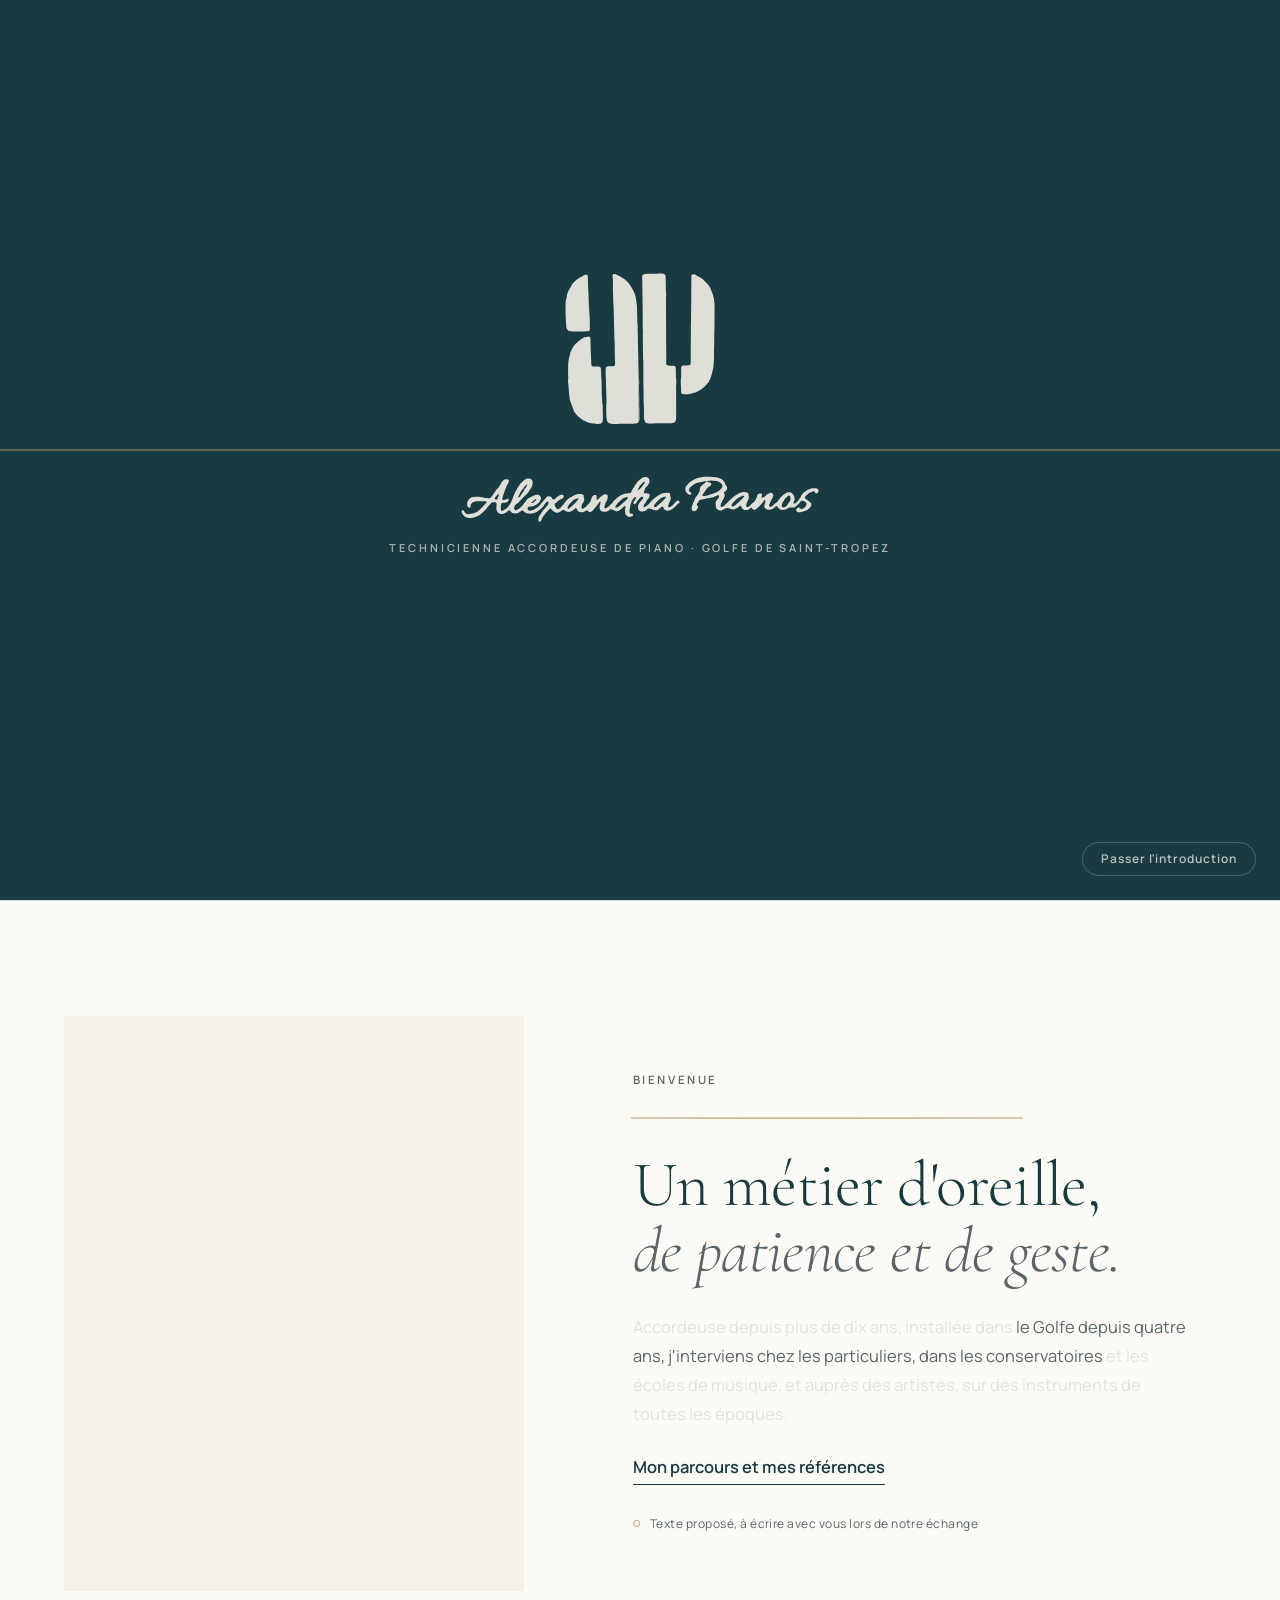
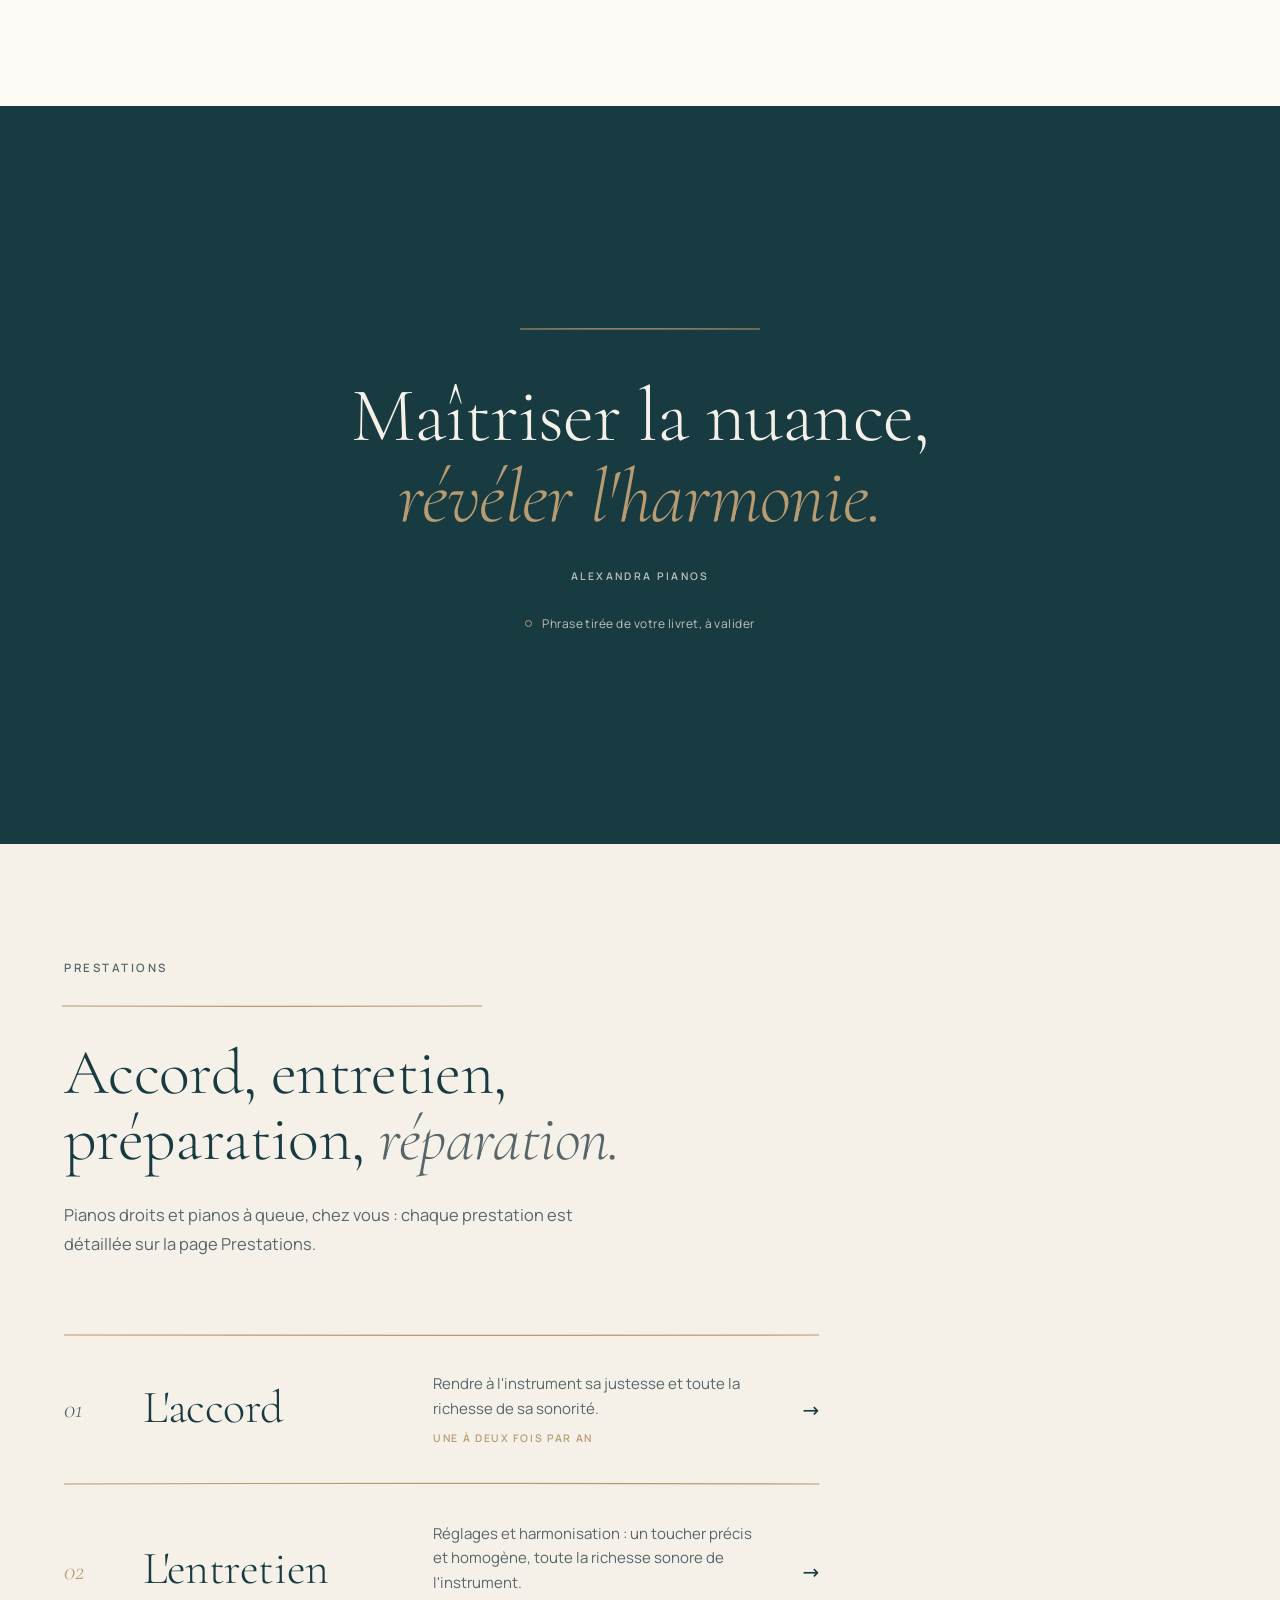
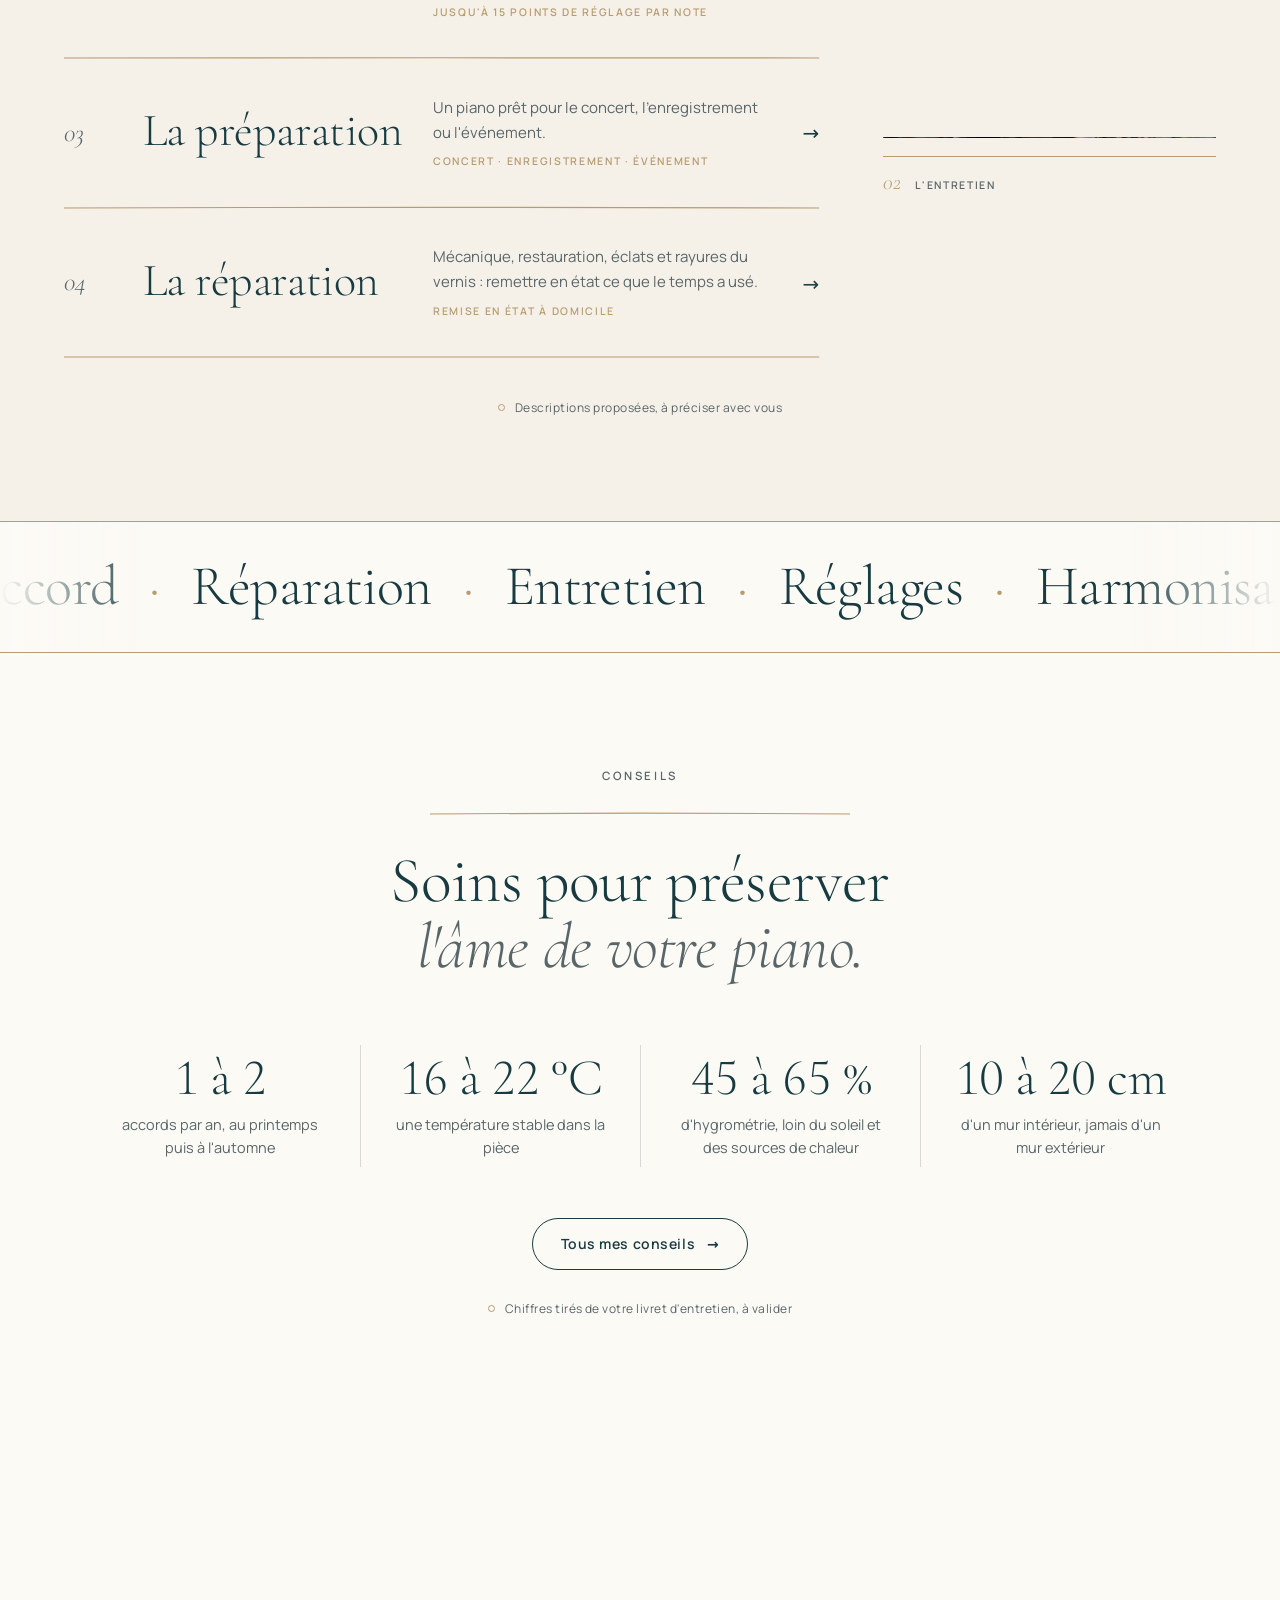
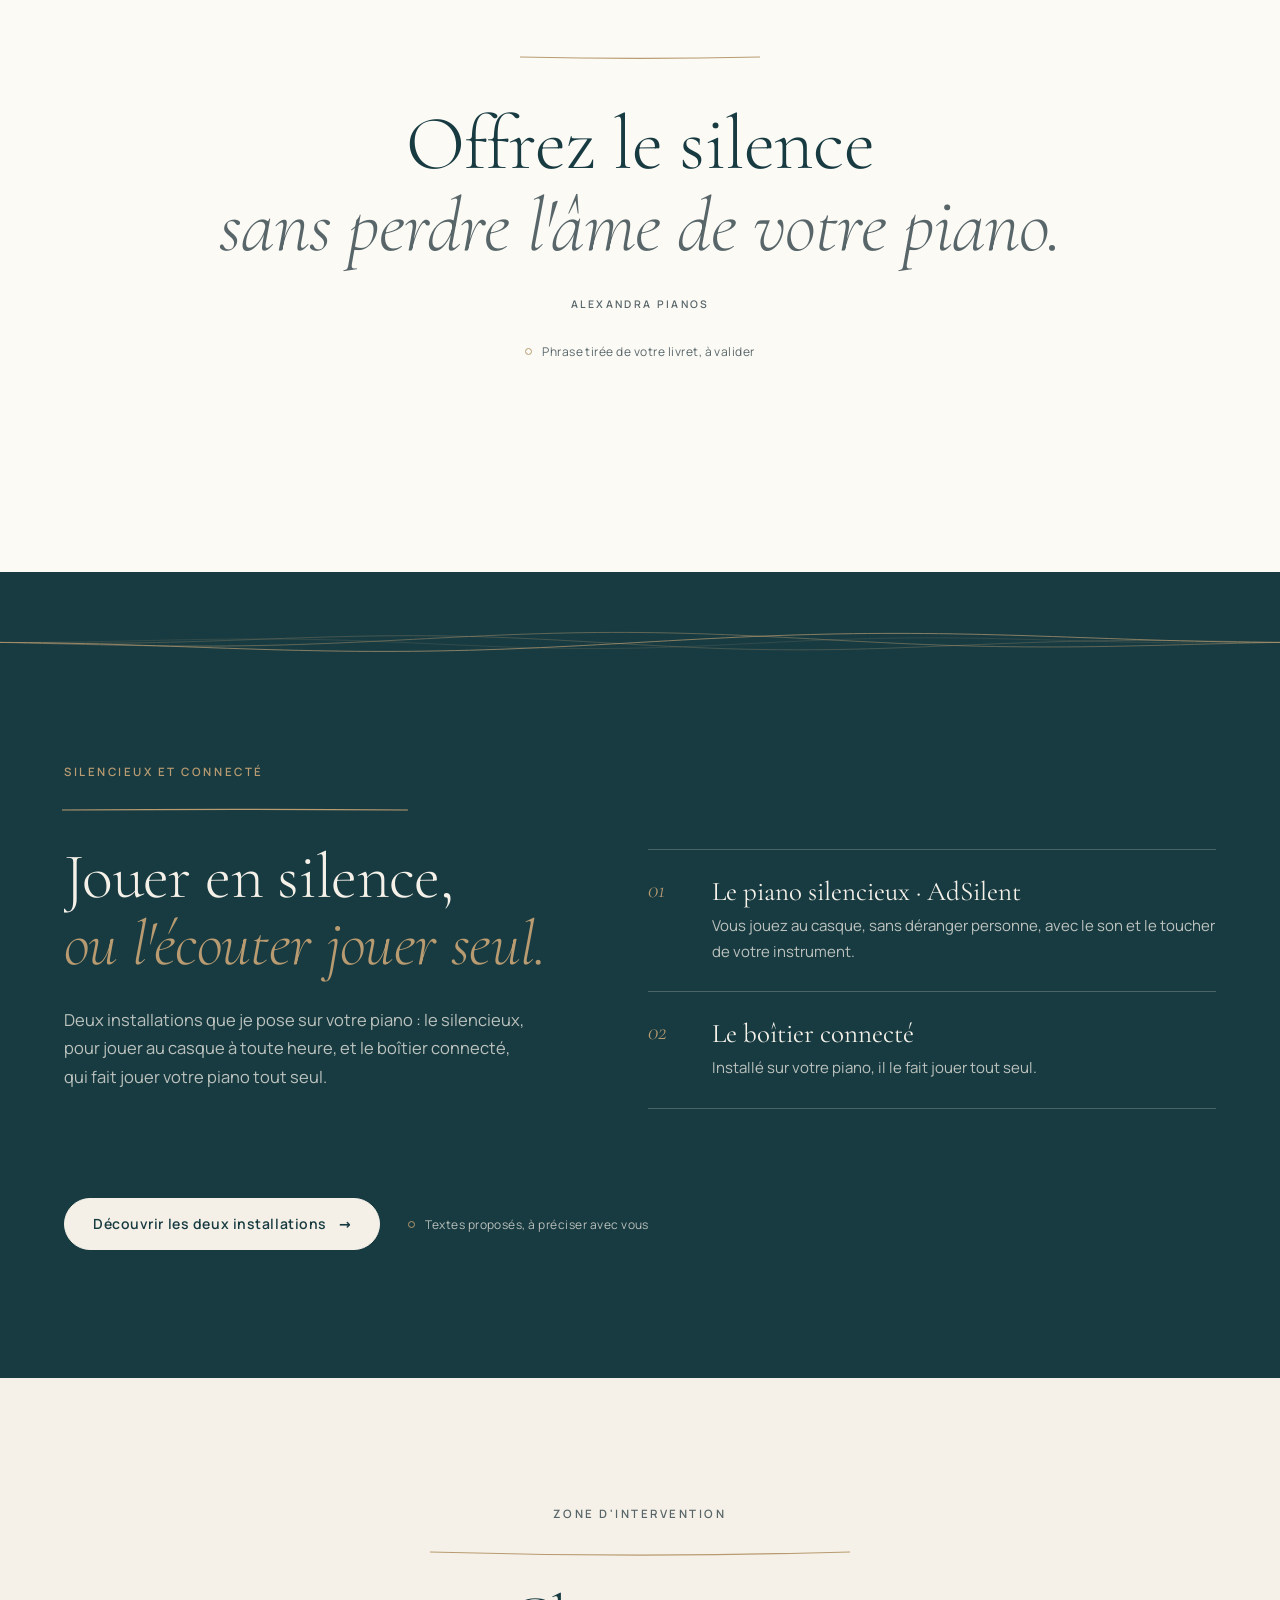
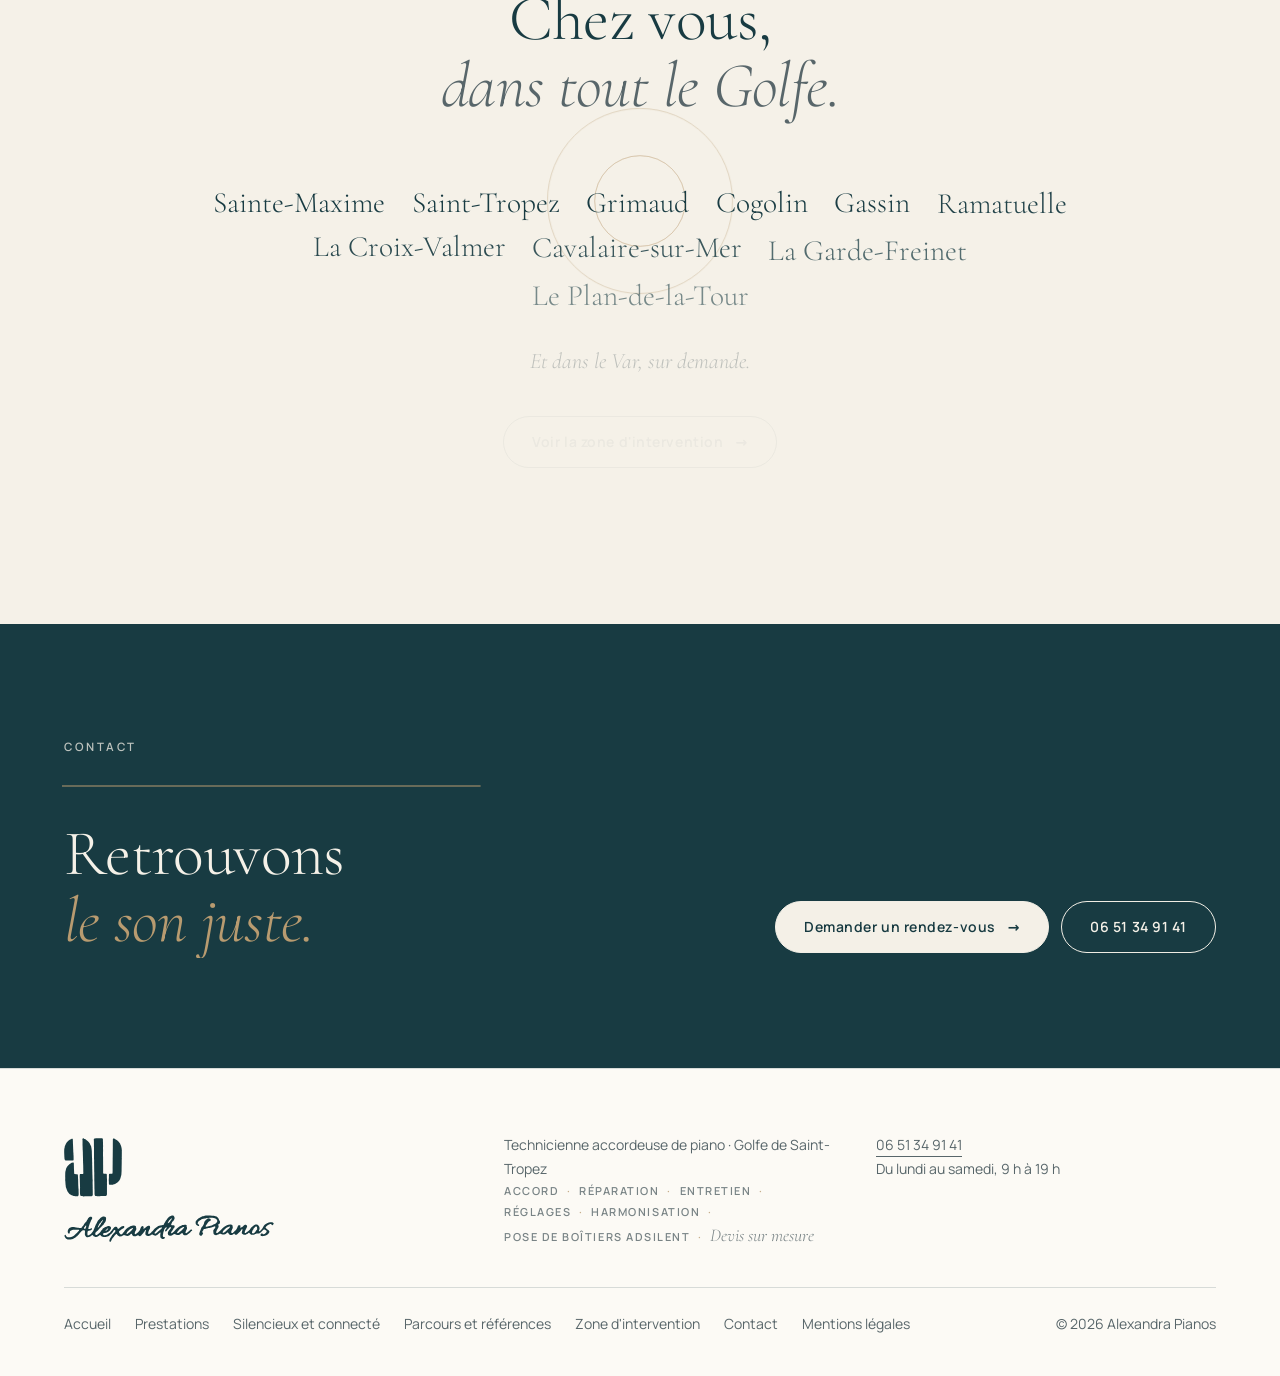
==== commit 7cf6711c: "Vrai site d'Alexandra Pianos (brouillon) : accueil en 2 versions (sa photo / photo plein écran IA), " ====
--- a/index.html
+++ b/index.html
@@ -4,56 +4,39 @@
 <meta charset="utf-8">
 <meta name="viewport" content="width=device-width, initial-scale=1">
 <meta name="robots" content="noindex, nofollow">
-<title>Alexandra Pianos · Accordeuse de piano · Golfe de Saint-Tropez</title>
+<title>Accordeuse de piano à Sainte-Maxime et Saint-Tropez · Alexandra Pianos</title>
+<meta name="description" content="Accordeur de piano à domicile dans le Golfe de Saint-Tropez : accord, réparation, entretien, réglages, harmonisation, pose AdSilent. Devis sur mesure.">
+<link rel="canonical" href="https://www.alexandrapianos.com/">
+<meta property="og:type" content="website">
+<meta property="og:locale" content="fr_FR">
+<meta property="og:site_name" content="Alexandra Pianos">
+<meta property="og:title" content="Accordeuse de piano à Sainte-Maxime et Saint-Tropez · Alexandra Pianos">
+<meta property="og:description" content="Accordeur de piano à domicile dans le Golfe de Saint-Tropez : accord, réparation, entretien, réglages, harmonisation, pose AdSilent. Devis sur mesure.">
+<meta property="og:url" content="https://www.alexandrapianos.com/">
+<meta property="og:image" content="https://www.alexandrapianos.com/assets/img/accord-piano-a-queue.webp">
+<meta name="theme-color" content="#183B42">
+<link rel="icon" href="favicon.svg" type="image/svg+xml">
 <link rel="preload" href="assets/fonts/CormorantGaramond-Light.woff2" as="font" type="font/woff2" crossorigin>
 <link rel="preload" href="assets/fonts/manrope-400-normal.woff2" as="font" type="font/woff2" crossorigin>
 <link rel="preload" href="assets/img/accord-piano-a-queue.webp" as="image">
 <link rel="stylesheet" href="assets/css/style.css">
-<link rel="stylesheet" href="assets/css/presentation.css">
 <script src="assets/js/early.js"></script>
+<script type="application/ld+json">{"@context":"https://schema.org","@graph":[{"@type":"LocalBusiness","@id":"https://www.alexandrapianos.com/#entreprise","name":"Alexandra Pianos","description":"Technicienne accordeuse de piano à domicile dans le Golfe de Saint-Tropez (Var) : accord, réparation, entretien, réglages, harmonisation et préparation de pianos droits et de pianos à queue, pose de boîtiers AdSilent (piano silencieux) et de boîtiers connectés. Devis sur mesure.","url":"https://www.alexandrapianos.com/","telephone":"+33651349141","image":"https://www.alexandrapianos.com/assets/img/accord-piano-a-queue.webp","logo":"https://www.alexandrapianos.com/favicon.svg","founder":{"@type":"Person","name":"Alexandra Fourrière","jobTitle":"Technicienne accordeuse de piano"},"areaServed":[{"@type":"AdministrativeArea","name":"Golfe de Saint-Tropez"},{"@type":"City","name":"Sainte-Maxime"},{"@type":"City","name":"Saint-Tropez"},{"@type":"City","name":"Grimaud"},{"@type":"City","name":"Cogolin"},{"@type":"City","name":"Gassin"},{"@type":"City","name":"Ramatuelle"},{"@type":"City","name":"La Croix-Valmer"},{"@type":"City","name":"Cavalaire-sur-Mer"},{"@type":"City","name":"La Garde-Freinet"},{"@type":"City","name":"Le Plan-de-la-Tour"}],"openingHoursSpecification":[{"@type":"OpeningHoursSpecification","dayOfWeek":["Monday","Tuesday","Wednesday","Thursday","Friday","Saturday"],"opens":"09:00","closes":"19:00"}],"knowsAbout":["Accord de piano","Réparation de piano","Entretien de piano","Réglage de piano","Harmonisation de piano","Préparation de piano pour concert","Piano silencieux AdSilent","Retouche du vernis de piano","Acoustique de la pièce","Piano droit","Piano à queue"],"hasOfferCatalog":{"@type":"OfferCatalog","name":"Savoir-faire","itemListElement":[{"@type":"Offer","itemOffered":{"@type":"Service","name":"Accord de piano"}},{"@type":"Offer","itemOffered":{"@type":"Service","name":"Réparation de piano"}},{"@type":"Offer","itemOffered":{"@type":"Service","name":"Entretien de piano"}},{"@type":"Offer","itemOffered":{"@type":"Service","name":"Réglages de piano"}},{"@type":"Offer","itemOffered":{"@type":"Service","name":"Harmonisation de piano"}},{"@type":"Offer","itemOffered":{"@type":"Service","name":"Pose de boîtiers AdSilent"}},{"@type":"Offer","itemOffered":{"@type":"Service","name":"Préparation de piano"}},{"@type":"Offer","itemOffered":{"@type":"Service","name":"Retouche des éclats et rayures du vernis à domicile"}},{"@type":"Offer","itemOffered":{"@type":"Service","name":"Panneaux acoustiques sur mesure"}},{"@type":"Offer","price":"22.50","priceCurrency":"EUR","itemOffered":{"@type":"Product","name":"Produit d'entretien pour pianos laqués polyester, flacon de 125 ml"}}]},"sameAs":["https://www.instagram.com/alexandrapianos/","https://www.golfe-saint-tropez-information.com/fr/services/facteur-et-ou-restaurateur-de-pianos/sainte-maxime/alexandra-pianos-7298688","https://cotedazurfrance.fr/offres/alexandra-pianos-sainte-maxime-fr-5462747/"]},{"@type":"WebSite","@id":"https://www.alexandrapianos.com/#site","url":"https://www.alexandrapianos.com/","name":"Alexandra Pianos","inLanguage":"fr-FR","publisher":{"@id":"https://www.alexandrapianos.com/#entreprise"}}]}</script>
 </head>
 <body>
+<a class="aller-au-contenu" href="#contenu">Aller au contenu</a>
 <svg class="defs" width="0" height="0" aria-hidden="true" focusable="false"><defs>
 <path id="logo-mono" fill-rule="evenodd" d="M 942.9 32.5 C 942.2 33.2, 867.7 34.4, 842 34.1 C 828.2 33.9, 816.8 34.3, 812.5 35 C 808.6 35.6, 799.8 36.5, 792.9 36.9 C 778.4 37.7, 772.6 39.9, 765.2 47.1 C 758.5 53.8, 757.8 59.2, 759.8 88 C 760.6 99, 761 131, 761.1 174.5 C 761.1 212.4, 761.6 246, 762.1 249 C 762.6 252, 763.2 297, 763.6 349 C 764.7 532.6, 764.9 555.6, 765.9 561.5 C 766.4 565.3, 766.4 576.1, 765.8 590.5 C 765.3 603.1, 765.2 625.2, 765.5 639.5 C 766.3 668.9, 766.9 711.3, 767.5 795.3 C 767.7 832.2, 768.3 855.7, 769 860.3 C 769.8 865.1, 770.1 882, 770 910.5 C 769.9 934.1, 769.9 960.9, 770 970 C 770.1 979.1, 770.2 992.4, 770.2 999.5 C 769.9 1053.7, 770.2 1086.4, 771 1091.7 C 771.6 1095.2, 772.2 1131.4, 772.5 1172.7 C 772.9 1244.6, 774.1 1291.8, 775.6 1294.1 C 775.9 1294.7, 776.2 1319.8, 776.2 1349.9 L 776.2 1404.5 779 1418.4 C 780.9 1427.6, 782.7 1433.5, 784.3 1435.9 C 785.6 1437.9, 787.9 1441.4, 789.4 1443.8 C 792.5 1448.8, 796.1 1451.2, 804.9 1454.1 C 811.1 1456.2, 812.7 1456.3, 863.3 1456.1 C 891.8 1456, 915.6 1455.7, 916.1 1455.4 C 916.6 1455.2, 945.7 1454.7, 980.7 1454.4 C 1050.5 1453.9, 1050.9 1453.8, 1062.2 1447.8 C 1077.7 1439.6, 1083.7 1422.5, 1082 1392.1 C 1081.6 1385.8, 1081.6 1379, 1082 1377 C 1082.5 1374.2, 1082.3 1279, 1081.6 1190 C 1081.6 1181.5, 1081.8 1172.5, 1082.1 1170 C 1082.5 1167.5, 1082.4 1155.6, 1081.9 1143.5 C 1081.3 1128.7, 1081.3 1113.5, 1082.1 1097 C 1084.3 1049.3, 1084.3 1043.3, 1081.8 1027.2 C 1079.8 1013.9, 1079.6 1008.6, 1079.4 973 C 1079.3 925, 1078.7 920.4, 1072.6 914.5 C 1065.7 907.8, 1062.4 907.2, 1033.2 907.6 C 1013.1 907.9, 1007.2 907.7, 1004.5 906.6 C 1000.7 905, 991 897.6, 989.6 895.3 C 988.8 893.7, 988.6 878.6, 987.5 711 C 987.2 664.5, 986.8 616.1, 986.7 603.5 C 986.6 590.9, 986.6 570.8, 986.7 559 C 986.8 547.2, 986.6 517.9, 986.3 494 C 985.8 456.4, 985.7 352.3, 986.1 336 C 986.2 333, 985.9 321.3, 985.6 310 C 984.5 276.7, 984.6 251.2, 986 242.7 C 987.3 234.6, 986.9 220.1, 984.9 201 C 984.3 195.8, 983.7 162.3, 983.5 126.5 C 982.9 43.3, 983.1 44.7, 970.5 37.9 C 962.4 33.5, 945.2 30.1, 942.9 32.5 M 488.7 37.4 C 478.9 41.1, 474.8 55.9, 479.4 71.6 C 480.4 74.7, 481 81.6, 481.1 90.5 C 481.3 115.4, 481.4 137.3, 481.3 146.5 C 480.8 183.8, 480.9 201.3, 482 220 C 482.7 231.8, 483.5 258.6, 483.9 279.5 C 484.2 300.4, 484.8 318, 485.2 318.5 C 486.7 320.9, 488.3 345.3, 488.6 372.5 C 489.2 423.2, 489.9 452, 490.9 470.9 C 491.5 481.1, 492 503.8, 492.1 521.5 C 492.1 539.1, 492.7 555.8, 493.2 558.5 C 493.8 561.5, 494.2 579.5, 494.2 603 C 494.1 634.1, 494.4 644, 495.5 649.8 C 496.4 653.8, 496.7 658.7, 496.4 660.8 C 496.1 662.9, 496.3 672.9, 497 683.1 C 498.4 705.6, 498.9 728.4, 499.4 799 C 499.6 829, 500.3 859.8, 500.9 867.5 C 504.2 910.8, 502.7 912.4, 457 912.5 C 424.4 912.7, 417.5 915.2, 413.9 928.2 C 412.3 934, 411.7 1006.3, 413.1 1014.5 C 413.7 1017.8, 414.4 1034.2, 414.6 1051 C 414.8 1067.8, 415.2 1086.7, 415.4 1093 C 415.7 1099.3, 416.1 1113, 416.4 1123.5 C 416.7 1134, 417.6 1159.4, 418.5 1180 C 419.3 1200.6, 419.8 1220.1, 419.4 1223.4 C 419.1 1226.6, 419.4 1233.5, 420.1 1238.7 C 421.2 1247.1, 421.2 1249.5, 419.6 1258.9 C 416.7 1277.2, 417.5 1387.6, 420.7 1397.4 C 421.8 1400.9, 422.1 1404.2, 421.6 1409 C 420.2 1424, 429.6 1444.2, 441.9 1453 C 451.9 1460, 501.7 1465.4, 520.2 1461.4 C 527 1460, 578.1 1458.6, 609.5 1459.1 C 632.5 1459.5, 694.7 1457.3, 702 1455.9 C 712.7 1453.7, 717.6 1451.3, 723 1445.2 C 732.6 1434.4, 734.3 1426.6, 733.5 1395 C 733.2 1384.3, 732.8 1353.7, 732.5 1327 C 732.2 1300.3, 731.5 1276.2, 731 1273.5 C 730.3 1270.1, 730.3 1264.6, 730.9 1257 C 731.6 1249.7, 731.6 1239.2, 731 1228.1 C 730.5 1218.5, 730.3 1210.3, 730.6 1209.9 C 730.9 1209.4, 730.6 1194.5, 730 1176.8 C 728.4 1128.5, 728.4 1101.9, 730.2 1082 C 731.6 1066.8, 731.6 1063, 730.4 1053.5 C 727.6 1030.7, 727 1020.6, 726.5 989.5 C 726.2 971.9, 725.5 951.4, 725 944 C 724.5 936.6, 723.8 909.4, 723.4 883.5 C 722.8 838.2, 722.6 828, 721.4 797.5 C 720.2 765.1, 720.1 759.5, 720.1 738.8 C 720.2 726.8, 719.6 708, 718.9 697 C 717.9 681.3, 717.9 673.3, 718.8 659.8 C 719.7 645.4, 719.7 640.1, 718.4 628.5 C 717.6 620.8, 717 607.1, 717.1 598 C 717.1 588.9, 716.9 576.5, 716.5 570.5 C 716.2 564.5, 716.3 555.9, 716.7 551.4 C 717.3 546.1, 717.1 539.2, 716.3 531.4 C 714.1 509.7, 712.9 484, 711.9 434 C 711.4 406.8, 710.5 373.5, 710.1 360 C 709.3 337.4, 708.9 332.4, 706 315.5 C 705.5 312.2, 705 306.8, 705 303.5 C 705 300.1, 704.3 295, 703.5 292 C 702.7 289, 701.6 282.4, 701 277.5 C 700.5 272.6, 699.4 266.5, 698.5 264 C 697.6 261.5, 696.5 255.2, 696.1 250 C 695.3 240.7, 693.1 233.3, 689.1 226.4 C 688.1 224.7, 686.3 220.7, 685.1 217.4 C 683.9 214.2, 682 210, 680.9 208.1 C 679.8 206.2, 677.4 201, 675.6 196.4 C 673.7 191.9, 671 186.6, 669.6 184.7 C 668.2 182.8, 665.5 178, 663.7 173.9 C 659.6 164.4, 653.2 153.8, 646.8 145.2 C 644 141.5, 640.9 137.3, 640 135.8 C 639.1 134.2, 635.4 129.5, 631.9 125.3 C 613.7 103.4, 599.4 90.9, 574.4 75 C 569.6 72, 564.1 68.2, 562.1 66.7 C 556.7 62.4, 545.5 56, 538.7 53.4 C 535.4 52.1, 532 50.4, 531.1 49.6 C 530.2 48.8, 524.5 45.6, 518.5 42.5 C 506.1 36.1, 496.6 34.4, 488.7 37.4 M 1237.7 40.5 C 1233.6 41.9, 1229.5 45.2, 1227.7 48.5 C 1226.7 50.4, 1226.4 75.9, 1225.5 257 C 1225.3 292.5, 1224.9 336.1, 1224.5 354 C 1224.1 371.9, 1223.7 415.5, 1223.5 451 C 1223.3 486.5, 1222.7 518.1, 1222.2 521.2 C 1221.8 524.3, 1221.7 535.5, 1222 546.2 C 1222.7 565.9, 1222.4 611.3, 1221.4 659.5 C 1221 674.4, 1220.7 732.6, 1220.6 789 C 1220.5 901.3, 1220.9 893.5, 1214.1 898.9 C 1206.9 904.7, 1206 904.8, 1175.2 904.9 C 1143.1 905.1, 1142.9 905.1, 1136.2 912.4 C 1130 919.2, 1130.1 917.9, 1130 969.2 C 1129.9 1012.1, 1129.7 1017.3, 1127.9 1024.8 C 1125.7 1034.5, 1125.1 1083.6, 1127.1 1092 C 1128.5 1097.8, 1129.4 1120.4, 1129.1 1144.3 C 1128.9 1165.6, 1129.5 1168.1, 1135.8 1172.2 C 1142.7 1176.8, 1148 1178.3, 1156 1178.1 C 1195.1 1177.3, 1231.7 1173.2, 1240.8 1168.6 C 1242.3 1167.9, 1247.2 1166.5, 1251.6 1165.6 C 1259 1164.1, 1266.9 1161.1, 1286.2 1152.1 C 1289.9 1150.4, 1296.6 1146.6, 1301.2 1143.6 C 1305.8 1140.7, 1312.7 1136.7, 1316.5 1134.7 C 1320.3 1132.8, 1325.1 1129.5, 1327 1127.5 C 1328.9 1125.4, 1333 1121.9, 1336 1119.7 C 1346 1112.3, 1371 1087.8, 1375.5 1081 C 1377.8 1077.4, 1382 1072.2, 1384.7 1069.4 C 1388.1 1065.9, 1390.6 1062, 1392.4 1057.4 C 1394 1053.6, 1396.7 1048.4, 1398.5 1045.8 C 1403.4 1039, 1405.3 1034.9, 1410 1020.5 C 1412.3 1013.4, 1415.3 1004.4, 1416.6 1000.7 C 1417.9 996.9, 1419 993, 1419 991.8 C 1419 990.7, 1420.3 985.8, 1422 981.1 C 1423.6 976.3, 1425.6 968.8, 1426.5 964.4 C 1427.3 960.1, 1429.3 952, 1430.9 946.5 C 1434.5 934, 1437 919.5, 1437 911 C 1437 907.4, 1437.4 901.8, 1437.9 898.5 C 1439.8 887.7, 1441.8 836.1, 1441.5 808.5 C 1441.4 793.6, 1441.7 768.7, 1442.1 753 C 1443.2 715.8, 1443.9 674.4, 1444.3 611 C 1444.6 577.7, 1445.1 556.5, 1445.9 550.9 C 1446.7 545.3, 1446.9 537, 1446.6 527.4 C 1445.7 505.5, 1445.7 503.2, 1446.4 471.5 C 1447.2 438, 1447.2 366.1, 1446.3 361.2 C 1446 359.4, 1446.3 351.4, 1447 343.5 C 1448.2 330.9, 1448.1 328.1, 1446.7 320.3 C 1445.8 315.5, 1444.6 306.3, 1444.1 300 C 1442.4 280.7, 1439.3 262.6, 1436.4 255.3 C 1434.8 251.3, 1433.4 245.6, 1433.1 241.4 C 1432.7 237.4, 1431.8 233.3, 1430.8 231.8 C 1429.9 230.4, 1428.4 226.6, 1427.4 223.4 C 1425.7 217.5, 1423.3 211.6, 1415.4 193.9 C 1413 188.6, 1410.3 181.3, 1409.4 177.6 C 1408.3 173.3, 1405.9 168, 1402.4 162.5 C 1399.4 157.9, 1397 153.8, 1397 153.5 C 1397 152, 1390.2 143.2, 1383.4 136 C 1379.3 131.6, 1376 127.6, 1376 127 C 1376 125.8, 1339.3 88.9, 1332 82.9 C 1323.3 75.7, 1315.7 71, 1297.5 61.5 C 1288.2 56.6, 1278.5 51.4, 1276.1 49.8 C 1262.8 41.4, 1246.2 37.4, 1237.7 40.5 M 219.7 43 C 218.1 43.5, 216.3 44.3, 215.7 44.8 C 215 45.2, 210.9 47.2, 206.5 49 C 202.1 50.8, 195.5 54.3, 191.8 56.7 C 188.2 59.1, 180.9 63, 175.8 65.4 C 169.3 68.4, 163.5 72.1, 157.3 77.3 C 152.4 81.4, 145.6 86, 142.4 87.5 C 134.4 91.1, 97.8 128.1, 92.8 137.5 C 91.1 140.8, 88.7 144.8, 87.4 146.5 C 86.2 148.2, 83.5 152.9, 81.5 157 C 79.4 161.1, 76 167.1, 73.8 170.3 C 71.6 173.5, 69 178.5, 68.1 181.3 C 67.1 184.2, 64.7 189, 62.8 192 C 58 199.6, 50.3 216.8, 48.6 223.7 C 47.8 226.9, 46.2 232.1, 45.1 235.2 C 43.7 238.9, 43 243.4, 43 247.8 C 43 251.5, 42.4 256.8, 41.6 259.5 C 40.2 264.9, 37 276.8, 33.9 289.2 C 30.7 301.9, 29.7 382, 32.1 427 C 32.8 439.4, 33.5 458.1, 33.6 468.5 C 33.7 479.3, 34.3 489.7, 35 492.5 C 35.7 495.3, 36.3 505.6, 36.5 515.5 C 36.8 535.8, 40.3 553.3, 45.7 561.4 C 50.7 569.1, 60.2 577.8, 64 578.3 C 65.9 578.6, 70.9 579.4, 75 580.1 C 81.1 581.1, 125.5 582.4, 148 582.2 C 257.4 581.2, 251.4 581.5, 257.1 575.3 C 262.2 569.9, 262.2 569.6, 262.2 538.1 C 262.1 486.8, 261 450.2, 259.3 443.5 C 258.1 438.9, 258 434.5, 258.5 424.5 C 259 414.5, 258.8 409.8, 257.6 404.2 C 256.6 399.9, 256 391.9, 256 384.7 C 256 378, 255.3 368.7, 254.4 364 C 253.6 359.2, 253.2 353.3, 253.5 350.5 C 253.8 347.8, 253.4 330.2, 252.5 311.5 C 251.6 292.8, 250.7 269.2, 250.5 259 C 250.2 248.8, 249.7 237.1, 249.3 233 C 248.9 228.9, 248.6 219.9, 248.5 213 C 248.4 206.1, 247.8 193.1, 247 184 C 246.3 174.9, 245.6 158.5, 245.5 147.5 C 245.4 136.5, 244.8 115.3, 244.1 100.5 C 243.4 85.7, 242.7 69, 242.6 63.5 C 242.2 51.8, 240.5 46.9, 236.2 44.6 C 232.4 42.7, 223.4 41.8, 219.7 43 M 239.1 631.5 C 235.6 632.3, 230.6 633.6, 228 634.5 C 225.4 635.3, 219.8 636.5, 215.4 637 C 211.1 637.5, 206.3 638.3, 204.9 638.8 C 198.4 641.3, 157 670.8, 157 672.9 C 157 673.4, 152.4 677.4, 146.8 681.7 C 132 693.1, 119.9 705, 115.9 712.2 C 114 715.5, 109.7 721.4, 106.3 725.1 C 102.8 728.9, 100 732.4, 100 733.1 C 100 734.5, 91.2 752.1, 87.8 757.5 C 86.4 759.7, 84.3 764.2, 83.1 767.5 C 81.9 770.8, 79.8 775.8, 78.5 778.5 C 77.2 781.3, 75.6 787.1, 75 791.5 C 73.1 804.5, 70.3 816.4, 67.7 822.6 C 66.3 825.9, 64.9 830.3, 64.5 832.5 C 64.2 834.7, 63 840.8, 62 846 C 58.3 865, 56.6 880.8, 56.3 899.5 C 55.2 950.6, 55.2 988.4, 56.2 998.5 C 57 1007.2, 56.9 1015.5, 55.6 1038.1 C 53.9 1066.3, 53.9 1066.7, 55.8 1072.6 C 57.1 1076.3, 58.1 1082.6, 58.4 1089.5 C 59.1 1101.2, 61.5 1133.6, 62.9 1148.5 C 63.4 1153.5, 63.5 1160.2, 63.3 1163.5 C 63 1167.6, 63.7 1173.4, 65.6 1182 C 67.5 1190.7, 68.5 1199.3, 69 1210.5 C 69.8 1227.7, 72.2 1237, 80.9 1256.7 C 82.6 1260.6, 84 1264.9, 84 1266.2 C 84 1267.5, 86.3 1273.5, 89.1 1279.5 C 91.9 1285.5, 94.5 1293, 95 1296 C 95.4 1299.2, 98 1306.3, 101 1312.5 C 103.8 1318.5, 106.9 1327, 108 1331.3 C 110 1340, 114 1346.7, 122.6 1356 C 125.4 1359, 129.4 1364.2, 131.5 1367.5 C 133.5 1370.8, 137.8 1376.2, 140.9 1379.5 C 144.1 1382.8, 148 1387.1, 149.6 1389.1 C 154.4 1395.1, 164.1 1402.5, 181.3 1413.3 C 190.2 1419, 199.7 1425.3, 202.3 1427.3 C 205 1429.3, 207.6 1431, 208.1 1431 C 208.6 1431, 212.1 1432.4, 215.8 1434.1 C 219.5 1435.9, 225.2 1438.1, 228.5 1439.1 C 231.8 1440.1, 240.9 1443.4, 248.7 1446.4 C 256.5 1449.5, 264.5 1452, 266.4 1452 C 268.3 1452, 273.5 1453.1, 278 1454.6 C 301.1 1461.9, 348.1 1463, 367 1456.7 C 374.4 1454.2, 380.5 1446.8, 383.6 1436.5 C 386 1428.3, 387.2 1397, 385.9 1375.3 C 385.2 1364.9, 384.6 1338.6, 384.4 1316.7 C 384.2 1284.5, 383.9 1276.1, 382.6 1272.2 C 379.9 1263.7, 379 1255.8, 379 1239.8 C 379 1231, 378.4 1215.5, 377.6 1205.2 C 376.3 1188.4, 375.8 1171.3, 374.2 1091.5 C 374 1078.8, 373.9 1062.5, 374 1055.1 C 374.1 1046.8, 373.5 1038.2, 372.6 1032.6 C 370.7 1021.4, 368.9 986.5, 369.7 975 C 370.3 964.8, 367.5 932.2, 365.6 927.6 C 363.9 923.5, 359.1 919.8, 352.5 917.4 C 348.1 915.8, 344.1 915.5, 318.5 915.5 C 286 915.5, 285.6 915.4, 280.5 908 C 276.4 901.9, 275.8 899, 275.4 882.5 C 275.1 873.7, 274.5 856.7, 274 844.8 C 273.4 832.9, 273 818.3, 273 812.3 C 273 806.4, 272.6 798.8, 272.1 795.5 C 271.5 792.2, 270.4 756.6, 269.5 716.5 C 267.9 644.8, 267.8 643.4, 265.7 639.1 C 261.5 630.8, 253.4 628.5, 239.1 631.5"/>
 <path id="logo-signature" fill-rule="evenodd" d="M 1907.5 110.6 C 1902.5 111.3, 1893.3 113.3, 1887 114.9 C 1880.7 116.6, 1874.5 118, 1873.2 118 C 1869.5 118, 1854.6 124.6, 1844.2 130.9 C 1838.9 134.1, 1832 137.9, 1828.9 139.4 C 1825.8 140.8, 1821.4 144, 1819.1 146.5 C 1816.9 148.9, 1812.6 152.7, 1809.6 154.9 C 1806.7 157.1, 1802.9 161.1, 1801.2 163.9 C 1799.5 166.6, 1796.5 170.3, 1794.4 172.2 C 1786.6 179.3, 1783.9 189.1, 1785.9 203.3 C 1787.2 212.3, 1788.1 214.3, 1794.7 222.5 C 1801.5 230.8, 1811 237, 1817.2 237 C 1822.2 237, 1827.3 233.8, 1828.5 229.9 C 1829.5 226.9, 1824.9 220.6, 1819.6 217.5 C 1813 213.7, 1809.2 205.7, 1811 199.7 C 1813.5 191.4, 1819.5 182.6, 1826 177.9 C 1829.4 175.5, 1833.8 172.2, 1835.8 170.7 C 1837.8 169.1, 1841.3 166.9, 1843.5 165.8 C 1845.7 164.6, 1849.1 162.5, 1851 161 C 1857.4 156, 1869.3 152.5, 1898 147.4 C 1903.2 146.5, 1909.8 144.9, 1912.5 143.9 C 1922.3 140.4, 1925.6 139.9, 1930.4 141.1 C 1934.2 142, 1935.7 141.9, 1940.7 140.2 C 1957 134.5, 1980.2 134.5, 2007.5 140.3 C 2021.1 143.2, 2032.2 149.1, 2041.1 158.3 C 2046.4 163.7, 2048.1 167.8, 2048.3 175.4 C 2048.4 180.9, 2048.1 182.1, 2044.5 187.8 C 2037.9 198.6, 2022.1 212.1, 2009.5 217.7 C 2005.7 219.5, 1998 223, 1992.5 225.5 C 1978.7 231.9, 1955 239.6, 1946.5 240.5 C 1942.7 240.9, 1935.5 242.5, 1930.6 244.1 C 1908.5 251.3, 1899.8 244.4, 1912.3 229.6 C 1914.7 226.8, 1919.7 220, 1923.3 214.5 C 1939.5 190.2, 1943.4 185.7, 1953 180.5 C 1965.3 173.7, 1968.3 170.5, 1968.8 163.2 C 1969.1 159, 1968.8 156.5, 1967.9 155.4 C 1965.9 153, 1957.6 149.1, 1951.8 147.9 C 1948.9 147.3, 1944.1 146, 1941.1 144.9 C 1935.1 142.7, 1932.7 143.4, 1929.4 148.6 C 1928.4 150, 1924.9 153, 1921.6 155.2 C 1918.2 157.4, 1913.4 161.3, 1910.9 163.9 C 1908.4 166.4, 1904.2 170.2, 1901.7 172.3 C 1893.6 178.9, 1888.5 190.2, 1887.4 204.2 C 1886.8 210.9, 1886.2 213, 1883.5 216.9 C 1881.8 219.4, 1879.6 223.5, 1878.6 226 C 1875.3 234.3, 1871 240.8, 1864.4 247.1 C 1857.1 254.2, 1854.6 258.8, 1849.8 274 C 1848.2 279.2, 1845 286.8, 1842.8 290.9 C 1839.3 297.3, 1836.6 305.3, 1830.4 327 C 1826.1 341.8, 1833 353.7, 1846.4 354.8 C 1855.7 355.6, 1864.2 349.7, 1869.1 339.4 C 1870.8 335.9, 1872.5 333, 1873 333 C 1873.4 333, 1874.5 331.4, 1875.5 329.4 C 1877.7 324.8, 1876.5 321.7, 1870.4 316 C 1868 313.8, 1866 311.1, 1866 310.2 C 1866 305.3, 1868.6 300.1, 1873.5 295 C 1878.8 289.4, 1879.4 288.3, 1880.4 281.9 C 1881.3 276.5, 1883.7 275, 1893.7 273.5 C 1898.5 272.7, 1904.8 271.2, 1907.6 270.1 C 1910.4 269, 1916.2 267.7, 1920.6 267.1 C 1924.9 266.5, 1931 265.3, 1934 264.5 C 1937 263.7, 1941.5 263, 1943.9 263 C 1948 263, 1977.4 256.5, 1986.5 253.5 C 1988.7 252.8, 1995.9 249.7, 2002.5 246.6 C 2009.1 243.5, 2015.9 241, 2017.6 241 C 2027.5 241, 2027.1 257.4, 2017 266.3 C 2007.6 274.5, 1999.7 287.6, 1999.6 295 C 1999.6 299.2, 2002.5 326.8, 2003.6 331.7 C 2005 338.4, 2020.8 348.3, 2032.1 349.6 C 2037.5 350.2, 2038.4 350, 2048.8 345.1 C 2054.9 342.3, 2060.2 340, 2060.7 340 C 2061.2 340, 2063.2 338.8, 2065.3 337.4 C 2067.4 336, 2072.3 333.7, 2076.2 332.4 C 2084.1 329.6, 2090.4 330.2, 2095.4 334.1 C 2099.5 337.3, 2105.1 339.3, 2112 340.1 C 2115.6 340.5, 2120.6 341.2, 2123.2 341.5 C 2131.9 342.8, 2148.9 336.2, 2156.9 328.3 C 2159.3 325.9, 2161.6 324, 2162.1 324 C 2162.5 324, 2165.2 322, 2168 319.5 C 2176 312.4, 2178.1 313.3, 2184.3 326.3 C 2188.2 334.6, 2189.3 336.1, 2195.6 341 C 2202.5 346.5, 2202.5 346.5, 2214 346.5 C 2228.9 346.5, 2235.8 343.6, 2245.2 333.5 C 2252.1 326.2, 2254.1 325.5, 2256.1 330.2 C 2257.8 334.3, 2263.5 340.7, 2267.1 342.6 C 2268.7 343.4, 2272.5 344, 2275.8 344 C 2284 344, 2286.7 342, 2312 316.9 C 2329.9 299, 2334.1 294.4, 2337 288.8 C 2340.8 281.3, 2346.9 274, 2349.3 274 C 2351.9 274, 2354 276.9, 2354 280.5 C 2354 284.5, 2350.8 298.4, 2348 306.2 C 2343 320.5, 2344.3 326.3, 2354.5 335.8 C 2362.1 342.9, 2366.8 344.5, 2379.6 344.4 C 2388.3 344.3, 2389.2 344.1, 2398.7 339.7 C 2404.1 337.1, 2409.2 335, 2410 335 C 2410.7 335, 2413.6 332.9, 2416.5 330.3 C 2426.2 321.3, 2430.1 318, 2430.9 318 C 2434.8 318, 2438.6 321.1, 2446.1 330.2 C 2456.3 342.7, 2458.7 343.9, 2473.8 344.7 C 2487.7 345.4, 2497.4 343.4, 2504.6 338.5 C 2507.4 336.6, 2510 335, 2510.4 335 C 2510.9 335, 2514.7 333.4, 2519 331.5 C 2526.7 328, 2526.7 328, 2542.1 328.3 C 2558.8 328.5, 2561.6 327.8, 2565.7 322.7 C 2566.7 321.3, 2570.5 318.5, 2574 316.4 C 2578.2 313.9, 2581.9 310.5, 2584.8 306.8 C 2587.1 303.6, 2590.5 300.3, 2592.1 299.3 C 2593.8 298.3, 2596.5 295, 2598.2 291.8 C 2604.1 280.7, 2615.7 276.7, 2627.2 281.7 C 2650.2 291.9, 2653.5 306.8, 2636.6 323.5 C 2624.2 335.8, 2614 340.3, 2604.7 337.6 C 2598.6 335.8, 2596.3 333.8, 2595.8 329.5 C 2595.3 325, 2592.2 325.1, 2585.2 329.9 C 2575.7 336.3, 2572 340.2, 2572 343.9 C 2572 349.4, 2575.5 355.5, 2581 359.3 C 2584.2 361.6, 2601.6 361.7, 2608.1 359.5 C 2610.5 358.7, 2617.8 356.9, 2624.4 355.5 C 2642.8 351.7, 2655.4 344.8, 2667.6 331.8 C 2679.2 319.3, 2683.3 307.7, 2679.1 298.5 C 2676 291.6, 2663.7 280.7, 2653.4 275.8 C 2646.5 272.5, 2636.3 263.9, 2634.9 260.2 C 2632.6 254.1, 2639.8 243.7, 2652.3 235.1 C 2654.9 233.4, 2657 231.5, 2657 231.1 C 2657 229.5, 2669.6 222.1, 2676.5 219.6 C 2680.3 218.2, 2686.9 215.9, 2691 214.4 C 2701.4 210.6, 2703.3 211.2, 2707 219.4 C 2710.1 226.3, 2711.3 227.5, 2715.1 228.5 C 2723.1 230.5, 2736.1 211.7, 2732.1 204.2 C 2730.8 201.8, 2719.9 193.3, 2716.2 191.8 C 2714.7 191.2, 2707.2 190.7, 2699.5 190.6 C 2685.5 190.5, 2685.5 190.5, 2673.5 194.8 C 2659.8 199.6, 2645.8 207.1, 2631.8 217.1 C 2619.9 225.6, 2615 231.1, 2609.9 242 C 2602.7 257.2, 2600.5 261.1, 2597.5 264.4 C 2595.8 266.3, 2592.3 271, 2589.5 274.9 C 2581.3 286.7, 2579.9 288.1, 2570.6 294.2 C 2561 300.5, 2557.6 301.9, 2555.1 300.3 C 2552.2 298.5, 2552.7 293.9, 2556.8 285.4 C 2562 274.8, 2562.3 273.1, 2561 261 C 2559.9 249.8, 2558.1 245.5, 2551.3 237.5 C 2549.4 235.3, 2546.4 231.5, 2544.7 229 C 2539.9 222.2, 2534.7 220, 2522.5 219.8 C 2513.3 219.5, 2511.9 219.8, 2505.5 222.6 C 2492 228.4, 2466.1 249.1, 2458.7 259.9 C 2457 262.4, 2453.9 266.5, 2451.9 269 C 2449.8 271.5, 2446.6 276.2, 2444.8 279.4 C 2441.9 284.6, 2439.9 286.5, 2429.5 293.9 C 2422.9 298.6, 2413.2 306.5, 2408 311.6 C 2402.8 316.6, 2397.5 321.2, 2396.3 321.9 C 2392.4 323.9, 2386.5 323.3, 2383.1 320.4 C 2378.9 316.9, 2379 312.6, 2383.4 303.5 C 2385.2 299.7, 2387.9 293.1, 2389.4 289 C 2390.8 284.9, 2393.6 278.8, 2395.5 275.5 C 2406.4 256.8, 2411.8 242.9, 2410 237.6 C 2408.8 234, 2399.6 224.5, 2396.2 223.5 C 2388.6 221.3, 2373.6 228.3, 2361.9 239.5 C 2357.1 244.1, 2351.9 248.5, 2350.2 249.4 C 2348.5 250.3, 2345.4 252.1, 2343.4 253.5 C 2338.7 256.7, 2327 260.4, 2325.7 259.1 C 2325.1 258.5, 2325.7 255.1, 2327.4 249.7 C 2331.8 235.5, 2330.4 228.1, 2323.3 227.9 C 2310.4 227.5, 2303.3 229.4, 2300.1 233.9 C 2299.1 235.3, 2296.4 242.1, 2294 249 C 2286.2 271.9, 2277.4 285.3, 2263 295.9 C 2261.1 297.3, 2254.5 303.6, 2248.5 309.9 C 2235.9 322.9, 2233.5 324.4, 2227.2 323.7 C 2218.8 322.8, 2214.4 317.2, 2217.3 310.9 C 2219.4 306.3, 2221 300.2, 2221 296.4 C 2221 294.8, 2222.3 291.4, 2223.8 288.9 C 2225.3 286.5, 2227.2 282.5, 2227.9 280 C 2228.6 277.5, 2230.3 274, 2231.6 272.3 C 2236.5 265.9, 2237.1 263, 2236.1 251.8 C 2235.6 246.1, 2234.7 240.2, 2234.1 238.7 C 2233.5 237.1, 2233 234.2, 2233 232.1 C 2233 224.7, 2227.9 221.3, 2213.8 219 C 2199.1 216.6, 2177.7 220.7, 2164.5 228.5 C 2162.3 229.8, 2157.8 232.3, 2154.5 234.1 C 2148.3 237.4, 2139.5 243.1, 2130 250 C 2124.5 254.1, 2096.2 280.9, 2075.5 301.8 C 2069.4 307.9, 2063.9 313, 2063.3 313 C 2062.7 313, 2059.9 315, 2057 317.4 C 2048.2 324.9, 2040.5 325.7, 2036.4 319.5 C 2034.9 317.2, 2034.8 316.1, 2035.8 310.6 C 2037.4 301.9, 2047.2 280.7, 2056.3 266.2 C 2060.7 259.2, 2065 245.9, 2065 239.4 C 2065 236.5, 2063.9 233, 2061.5 228.4 C 2059.6 224.7, 2058 221.4, 2058 220.9 C 2058 220.5, 2061.6 218, 2066 215.4 C 2076.2 209.3, 2079.8 204.3, 2081.3 193.7 C 2082.6 184.5, 2082.2 182.9, 2075.7 173.9 C 2072.8 169.8, 2069.3 163.6, 2068.1 160 C 2063.8 147.8, 2060.2 142.4, 2050.1 132.8 C 2040.1 123.3, 2035.5 120.6, 2028 119.4 C 2025.5 119.1, 2020.6 117.5, 2017 116 C 2003.5 110.2, 1933.4 106.7, 1907.5 110.6 M 1490 112.5 C 1478.4 114.9, 1476.1 116.3, 1458.6 132.5 C 1453.5 137.2, 1448.3 141.8, 1447.2 142.6 C 1446 143.4, 1441.8 148.9, 1437.9 154.8 C 1433.9 160.7, 1429.7 166.7, 1428.4 168.2 C 1427.2 169.7, 1424.6 174.2, 1422.6 178.2 C 1420.7 182.2, 1416.9 188.2, 1414.2 191.5 C 1409.4 197.4, 1401 212.1, 1401 214.6 C 1401 215.3, 1400.3 217.5, 1399.3 219.4 C 1397 224.4, 1392.5 225.9, 1376.2 227 C 1360.3 228.1, 1346.8 231.5, 1333 238.1 C 1318.3 245.2, 1285.5 270.6, 1276.2 282.2 C 1273.9 285.1, 1269.6 290.5, 1266.7 294.1 C 1263.9 297.8, 1259.2 302.6, 1256.4 304.8 C 1253.5 307, 1250.2 310.3, 1249 312 C 1247 314.8, 1234.6 324.6, 1224.5 331.3 C 1219.7 334.5, 1214.1 334.9, 1211.6 332.1 C 1208.7 328.9, 1208.6 324, 1211.3 314.9 C 1212.6 310.3, 1214.2 304.7, 1214.8 302.5 C 1215.4 300.3, 1217.4 296, 1219.2 293 C 1221.1 290, 1223.2 285.9, 1223.9 284 C 1224.7 282.1, 1226.9 277.7, 1228.8 274.2 C 1231.8 268.7, 1232.3 266.6, 1233 257.6 C 1234.5 238.8, 1230.6 233, 1216.4 233 C 1207.5 233, 1202 235.8, 1189 247 C 1185.4 250.1, 1180.8 253.8, 1178.7 255.2 C 1176.5 256.6, 1172.6 260.2, 1170 263.2 C 1164.6 269.2, 1157.3 273.7, 1154.6 272.7 C 1153.1 272.1, 1153 271.3, 1153.7 267.7 C 1154.1 265.4, 1154.5 259.4, 1154.5 254.4 C 1154.5 243.5, 1153.5 241.9, 1145.4 239.3 C 1138.7 237.2, 1132.8 239.1, 1126.5 245.4 C 1122.2 249.8, 1122 250.1, 1117 265.5 C 1111.9 281.1, 1108.8 288, 1103.8 294.7 C 1097.4 303.4, 1084.1 317.7, 1080.2 320.2 C 1078.4 321.3, 1073.1 325.5, 1068.4 329.5 C 1059.7 336.9, 1055.9 338.7, 1051.6 337 C 1046.9 335.3, 1046.1 332.5, 1047.1 322.5 C 1048.5 309.2, 1051.8 301, 1059.7 291.3 C 1065.3 284.3, 1066.3 280.8, 1065.8 269.9 C 1065.4 262.1, 1064.9 259.5, 1063 256.5 C 1061 253.2, 1060.8 252.4, 1061.8 249.6 C 1063.6 244.8, 1063.3 243.4, 1059.9 239.5 C 1053.3 232, 1042.4 229.8, 1025.9 232.5 C 1012.1 234.7, 989.7 242.3, 984.5 246.5 C 982.3 248.2, 977.4 251.6, 973.5 253.9 C 958.4 262.9, 940 276.1, 940 278 C 940 278.5, 936.7 282.5, 932.7 286.8 C 928.6 291.1, 923.6 297.7, 921.5 301.3 C 919.2 305.5, 915.7 309.9, 912.3 312.8 C 909.3 315.4, 905.8 319.3, 904.5 321.5 C 901.3 326.8, 893.5 334.3, 888.4 337 C 877.5 342.5, 871 339.9, 863.2 326.7 C 852.9 309.2, 853.2 302.8, 864.8 294.8 C 867.3 293.1, 872.5 288.8, 876.3 285.3 C 880.1 281.8, 887.5 276.4, 892.8 273.3 C 914.8 260.4, 917.2 258.7, 919.1 254.5 C 924 243.9, 918.6 237, 905.7 237 C 898.5 237, 892.7 239.2, 886 244.4 C 883 246.8, 877.5 250.6, 873.8 252.9 C 870 255.3, 866.1 258.5, 864.9 260.1 C 863.8 261.7, 860.2 264.8, 857 267 C 847.7 273.3, 841.1 272.1, 838.4 263.7 C 835.5 254.2, 826.2 248, 815.2 248 C 806 248, 801.1 250.6, 794.3 259 C 791.4 262.6, 785.3 269.7, 780.7 274.8 C 776.2 279.9, 770.1 287.4, 767.2 291.3 C 764.3 295.3, 760.4 300.1, 758.6 302 C 756.7 303.9, 753.8 307.5, 752.1 310 C 748.9 314.6, 742 320.6, 734.2 325.7 C 731.9 327.2, 725.8 331.5, 720.8 335.2 C 715.4 339.1, 709.8 342.3, 707.1 343.1 C 704.6 343.7, 699.4 345.6, 695.5 347.3 C 685.7 351.5, 672.6 351.9, 668.5 348 C 661.1 341.1, 661.2 331.7, 668.9 324.5 C 672.1 321.5, 672.2 321.5, 684.3 321.4 C 698 321.3, 706.4 319.2, 712.5 314.5 C 714.5 313.1, 718.4 310.8, 721.3 309.5 C 726.8 307.1, 740.7 297.1, 745.2 292.3 C 749.1 288.2, 756.9 273.6, 758.2 268.1 C 759.9 260.4, 758.6 255.1, 753 247.7 C 741.9 233, 725 233.9, 690.5 251 C 664.6 263.9, 660.4 266.9, 655.5 275.7 C 653.3 279.7, 648.5 286.2, 644.9 290.2 C 641.3 294.2, 636.4 300.5, 634.1 304.2 C 626.5 316.4, 595.6 342.6, 584.9 346.1 C 578.3 348.3, 578.2 348.3, 574.9 346.4 C 561.3 338.5, 567.5 311.8, 584.9 303 C 589.4 300.8, 594.2 296.4, 607 282.8 C 616.1 273.3, 626 263.1, 629 260.2 C 632 257.4, 634.9 254.6, 635.3 254.1 C 641.6 247.2, 661.2 227.9, 663.3 226.5 C 664.8 225.5, 666.8 223.3, 667.7 221.6 C 668.5 219.9, 673.1 212.7, 677.8 205.5 C 682.5 198.3, 687.8 190.3, 689.6 187.5 C 695.2 179, 699 163.9, 699 150.3 C 699 137, 698.3 135.1, 691.2 129.1 C 683.4 122.6, 679 121, 668.5 121 C 659.9 121, 659.1 121.2, 654 124.4 C 651 126.3, 646.5 129, 644 130.3 C 636.6 134.4, 623.6 146, 616.9 154.5 C 613.5 158.9, 607.9 165.4, 604.5 169 C 601.1 172.6, 596.8 178.2, 594.8 181.5 C 591.3 187.4, 580 210.4, 580 211.8 C 580 212.2, 578.6 214.2, 577 216.4 C 575.4 218.5, 573.3 222.6, 572.4 225.4 C 571.5 228.2, 569.8 232.3, 568.7 234.5 C 566.6 238.7, 562.3 250, 558.4 261.2 C 557.1 265, 555 269.9, 553.7 272.2 C 552.3 274.6, 551 277.9, 550.6 279.5 C 550.3 281.1, 548.6 285.2, 547 288.5 C 545.4 291.8, 543.5 296.1, 542.9 298 C 542.2 299.9, 539.1 304.2, 536 307.5 C 532.9 310.8, 529.3 315.1, 528 317 C 518.7 330.9, 514.9 334.8, 506.7 339.1 C 502.2 341.4, 495.9 345.1, 492.6 347.2 C 485 352.1, 478.4 352.6, 475.1 348.4 C 471.4 343.7, 472.6 308.7, 476.7 300.7 C 478.9 296.3, 483.7 293.8, 488.7 294.5 C 493.8 295.2, 507.3 292.8, 513.9 290 C 524.7 285.3, 532.2 273.2, 527.5 268 C 525 265.2, 518.7 265.4, 513.6 268.4 C 511.3 269.7, 505.9 271.5, 501.5 272.5 C 485.1 276, 481.1 273.4, 484.4 261.3 C 485.4 257.6, 487.3 250.6, 488.6 245.7 C 489.9 240.9, 492.3 234.1, 494 230.7 C 495.7 227.2, 497.7 221, 498.6 216.9 C 499.5 212.4, 502.2 205.2, 505.5 198.4 C 508.5 192.3, 511.6 184.6, 512.3 181.4 C 513.9 174.8, 515.3 171.6, 518 168.5 C 519 167.4, 522.2 161.8, 525.1 156.1 C 530 146.8, 530.5 145.2, 530.5 139.3 C 530.5 133.5, 530.2 132.6, 527.8 130.5 C 522.3 125.8, 505.8 124.7, 499.4 128.6 C 492.1 133.2, 483.7 140.7, 481.8 144.5 C 480.6 146.7, 478.7 149.8, 477.4 151.3 C 476.1 152.8, 474.6 155.8, 474 157.9 C 473.5 160, 471.7 163.5, 470 165.6 C 465.7 171.2, 462.7 175.8, 459.6 181.5 C 458.1 184.3, 453.9 189.4, 450.2 193 C 441.8 201.2, 439.4 204.3, 428.5 221 C 423.7 228.4, 418.1 236.3, 416 238.5 C 413.9 240.7, 410.2 245.7, 407.7 249.6 C 403.2 256.7, 399.5 260.2, 395.4 261.2 C 391.7 262.1, 365.9 260.1, 355.5 258.1 C 345.2 256.1, 328.7 253.3, 319 251.9 C 304.6 249.9, 281.3 251.5, 267.6 255.5 C 243.7 262.5, 226.6 296.4, 236.1 317.9 C 239.4 325.5, 242.5 328.8, 247.3 329.8 C 255 331.4, 257.1 328.9, 258.5 317 C 259.9 303.9, 260.6 302.5, 268.7 295.5 C 275.1 290.1, 277.1 288.9, 281.9 288 C 285 287.4, 289.5 286.4, 292 285.9 C 294.5 285.4, 298.5 284.5, 301 283.9 C 303.5 283.4, 319.4 282.9, 336.3 282.9 C 370.4 282.8, 372 283.1, 372 288.8 C 372 293, 369.3 296.1, 340.3 325.4 C 310 356, 305 359.7, 285.7 366.7 C 266.5 373.6, 240.9 377.1, 231.7 374.1 C 224.9 371.8, 218.3 365.6, 214.4 357.7 C 207.8 344.6, 203.6 342.2, 197.4 348.4 C 191.1 354.7, 192.6 360.9, 204.6 379 C 213 391.9, 227.2 399.8, 246 402.2 C 255.5 403.5, 273.3 402.1, 282.7 399.4 C 300 394.4, 323 382.8, 331.4 374.6 C 333.7 372.5, 338 368.7, 341 366.3 C 344 363.8, 349 359.3, 352.2 356.2 C 355.3 353, 360.6 347.8, 364 344.5 C 367.5 341.2, 372.2 335.5, 374.5 331.9 C 378.2 326.2, 386.5 316.4, 403.2 298.1 C 409.6 291.2, 414.4 289.6, 426.4 290.3 C 443.5 291.4, 444.3 292.9, 442.4 320.7 C 441 340, 441 340, 444.2 348.7 C 449.8 364.2, 461.1 373.6, 475.5 374.7 C 488.9 375.7, 509.6 366.6, 522.5 353.9 C 526.3 350.2, 529.7 347.8, 531.7 347.4 C 535.2 346.7, 534.6 346.2, 546.3 359.4 C 553 367, 557.4 368.9, 571 370.2 C 583 371.3, 593.2 369.2, 598.8 364.5 C 600.3 363.3, 604.2 360.9, 607.5 359.2 C 610.8 357.5, 615.3 354.3, 617.5 352.1 C 620.1 349.3, 622.3 348, 624 348 C 626.7 348, 635.3 354.2, 642.3 361.2 C 645.8 364.7, 648.5 365.6, 669.4 370.5 C 678 372.5, 689.3 371.8, 704 368.3 C 722.8 363.9, 731.8 359.2, 746 346 C 748.5 343.7, 753 340, 756 337.7 C 766.3 330, 779.7 314.4, 785 304.1 C 787.6 298.9, 796.3 289.4, 800.2 287.4 C 807.8 283.5, 812.6 287.9, 811.6 297.9 C 810.6 307, 808.9 310.3, 801.4 317.3 C 797.7 320.7, 791.4 327.6, 787.4 332.7 C 783.4 337.7, 778.5 343.1, 776.5 344.6 C 774.3 346.3, 771.5 350, 769.4 354.1 C 767.6 357.8, 765.6 361.1, 765 361.5 C 764.5 361.8, 762.4 364.9, 760.4 368.3 C 758.5 371.7, 754.9 376.5, 752.5 379 C 748.2 383.4, 742 396.2, 742 400.7 C 742 401.7, 741.3 405, 740.5 408 C 737.4 419.7, 741.3 429, 749.5 429 C 755.9 429, 758.3 426.5, 761.3 416.8 C 765.4 403.9, 775.9 386.9, 788.1 373.6 C 791.1 370.2, 794.7 365.9, 796 364 C 798.2 360.7, 802 356.5, 816.1 341.8 C 823.4 334.2, 826.5 333.9, 831.9 340.3 C 849.8 361.5, 865.1 368.2, 884.4 363.2 C 889.1 362, 893.3 360.2, 894.9 358.7 C 896.3 357.4, 899.8 354.7, 902.6 352.8 C 915.8 343.6, 916.9 343.6, 935 353.8 C 950.6 362.5, 970 360.9, 983.1 349.7 C 999.8 335.6, 1003.4 333, 1006.6 333 C 1010.2 333, 1013.6 336.4, 1014.6 340.9 C 1017.8 356.2, 1027.2 362.2, 1047.8 362.2 C 1056.8 362.2, 1057.7 362, 1064.1 358.6 C 1075.9 352.5, 1085.7 348.8, 1088.2 349.5 C 1089.5 349.9, 1092.3 351.9, 1094.5 354.1 C 1098.6 358, 1104.4 361, 1108 361 C 1112.8 361, 1124.9 352.4, 1129.9 345.5 C 1131.7 343, 1136.2 337.6, 1139.8 333.6 C 1143.5 329.6, 1149.2 322.8, 1152.5 318.5 C 1155.8 314.2, 1160.1 308.9, 1162.1 306.6 C 1164.1 304.3, 1166.9 300.2, 1168.4 297.3 C 1169.8 294.5, 1172.5 291, 1174.3 289.6 C 1181.7 283.9, 1184.8 287.9, 1181.2 298.4 C 1177.2 309.9, 1175.8 317.5, 1175.7 328 C 1175.5 337.9, 1175.7 338.8, 1178.5 343.9 C 1183.8 353.4, 1191.2 357.4, 1205.6 358.7 C 1217.2 359.6, 1233.6 355.1, 1240.4 349 C 1253.2 337.5, 1255.4 337.3, 1272.2 345.6 C 1298.1 358.3, 1305.1 357.7, 1327.1 340.8 C 1332.3 336.8, 1339.4 330.5, 1342.8 326.9 C 1355 313.8, 1363 315, 1358.5 329.3 C 1357.4 332.7, 1356.6 339.6, 1356.3 349 C 1355.4 374, 1359.6 382.8, 1376.6 391.5 C 1385.2 395.9, 1389.7 395.9, 1401.9 391.4 C 1410.5 388.2, 1412.5 386.2, 1412.5 380.4 C 1412.5 374.4, 1410.7 372.9, 1402.9 372.4 C 1388 371.4, 1385.2 363.7, 1390.1 337.5 C 1391.2 331.4, 1392.5 323.1, 1393 319 C 1393.9 311.4, 1395.5 305.8, 1398.5 300 C 1399.4 298.3, 1400.6 294.1, 1401.1 290.8 C 1403.5 276.1, 1422.1 253, 1431.6 253 C 1438.8 253, 1434.8 265.3, 1423.7 277.6 C 1412.4 290, 1411.7 304, 1422.4 304 C 1427.5 304, 1431.9 300.3, 1437.3 291.5 C 1440 287.1, 1445 280.6, 1448.4 277 C 1451.9 273.4, 1455.8 268.7, 1457.2 266.5 C 1460.3 261.5, 1470.4 252.2, 1473.4 251.4 C 1482.1 249.2, 1487.4 253.4, 1485.2 260.7 C 1484 264.7, 1471.6 280.5, 1463.9 287.6 C 1459.1 292.2, 1451.8 306.1, 1449.4 315.2 C 1445.2 331.5, 1451.4 347.5, 1464.4 354.2 C 1467.9 356, 1469.7 356.2, 1478.9 355.8 C 1492.9 355.1, 1503.3 351.3, 1510 344.4 C 1521.3 332.7, 1530.7 332.3, 1550.9 342.4 C 1563.1 348.6, 1575.4 349.4, 1587.4 345 C 1593.4 342.7, 1598.4 339.1, 1610.2 328.5 C 1620.8 318.9, 1625.3 318.7, 1629.1 327.8 C 1634.9 341.6, 1638 344.8, 1648.9 348.5 C 1660.6 352.4, 1666.4 351.9, 1679.7 345.7 C 1691.9 340.1, 1701.1 333.8, 1707.7 326.7 C 1710.3 323.8, 1714 320.4, 1715.7 319.2 C 1717.5 317.9, 1721 314, 1723.6 310.5 C 1728.8 303.1, 1733.3 299, 1736.2 299 C 1737.3 299, 1739.5 297.7, 1741.1 296.1 C 1745.2 291.9, 1745 288.2, 1740.3 283.6 C 1731.8 275.4, 1729.1 276.5, 1710 296 C 1689.9 316.6, 1677.4 326, 1670.2 326 C 1661.9 326, 1659.8 316.5, 1665.8 305.2 C 1667.5 301.8, 1669 298.3, 1669 297.5 C 1669 296.7, 1671.1 292.2, 1673.6 287.4 C 1678.9 277.3, 1682.4 264.5, 1681.6 258.5 C 1681.2 256.3, 1679.8 252, 1678.4 249 C 1676.1 244.1, 1676 243.2, 1677 238.9 C 1680 226.6, 1671.3 221, 1652.4 222.9 C 1625.1 225.6, 1624.1 225.9, 1601.5 237.1 C 1590.5 242.6, 1585.9 245.5, 1579.7 251 C 1575.5 254.8, 1570.6 258.7, 1569 259.5 C 1565.2 261.4, 1550.5 274.1, 1547.7 277.8 C 1546.5 279.3, 1542.2 284.4, 1538 289.1 C 1533.9 293.9, 1529 299.7, 1527.1 302 C 1525.2 304.3, 1521.2 307.8, 1518.1 309.8 C 1515 311.7, 1509.6 315.6, 1506 318.5 C 1496.2 326.3, 1491.8 327.9, 1489 324.5 C 1486 320.9, 1491.7 303.8, 1497.1 299.9 C 1498.7 298.8, 1501.6 294.6, 1503.6 290.6 C 1505.6 286.5, 1508.9 281.1, 1511.1 278.5 C 1513.2 275.9, 1515 273.3, 1515 272.8 C 1515 272.3, 1517.5 269.3, 1520.5 266.1 C 1527.6 258.7, 1531.3 250.5, 1531.4 242.5 C 1531.6 230.4, 1527.5 227.8, 1507.2 227 C 1493.4 226.5, 1492.7 226.4, 1490.8 224 C 1488.3 220.9, 1488.8 217.9, 1493.8 208 C 1495.9 203.9, 1498.2 198, 1498.8 195 C 1499.9 190.2, 1500.9 188.5, 1506.7 182.7 C 1510.4 179, 1513.7 176, 1514.1 176 C 1514.8 176, 1517.9 171.2, 1525.7 158.1 C 1533.8 144.5, 1531.8 128.2, 1520.7 116.9 C 1515 111.1, 1504.5 109.6, 1490 112.5 M 1490.2 145.5 C 1485.4 147.6, 1460.7 173.2, 1459.1 177.8 C 1458.3 179.8, 1455.8 184.7, 1453.4 188.5 C 1446.3 200.1, 1445.6 204, 1450.9 204 C 1455 204, 1475.4 183.4, 1479.1 175.5 C 1480.4 172.8, 1484.3 167.5, 1487.9 163.8 C 1494.7 156.5, 1497.8 149.5, 1495.8 145.8 C 1494.8 143.7, 1494.5 143.7, 1490.2 145.5 M 649.6 172.3 C 640.6 181.1, 638.7 183.4, 637.2 188.1 C 635.9 191.7, 634.3 194.2, 632.4 195.5 C 624 201.3, 618.3 209.3, 607.6 230.2 C 597.7 249.6, 595.1 257, 598 257 C 602.6 257, 611 248.9, 615.4 240.2 C 616.4 238.4, 620.8 232.3, 625.3 226.7 C 634.6 215.1, 637 210.9, 637 206.3 C 637 204.4, 637.7 202.4, 638.8 201.5 C 647 194.4, 648.3 192.8, 654.9 179.5 C 665.3 158.9, 664.6 157.9, 649.6 172.3 M 450.3 235.3 C 448.6 237, 445.5 240.8, 443.4 243.6 C 441.2 246.4, 437.6 251, 435.3 253.8 C 428.7 262, 428.4 266.6, 434.3 269.6 C 443.3 274.3, 449.8 271, 451.7 260.7 C 452.4 257.2, 454.1 251.9, 455.5 248.9 C 457.9 243.7, 458.7 237, 457.4 233.6 C 456.4 231.1, 453.6 231.7, 450.3 235.3 M 2515.3 244.5 C 2514.2 245.3, 2508 250.9, 2501.7 257 C 2492.3 266.1, 2489.8 269, 2488.5 272.9 C 2487.7 275.5, 2484.3 280.9, 2481 285 C 2476.9 290.2, 2474.9 293.7, 2474.4 296.5 C 2474.1 298.7, 2472.7 303.5, 2471.4 307.1 C 2467.6 317.6, 2468.9 322.3, 2476.5 326 C 2483.5 329.4, 2487.3 328.7, 2496.7 322.4 C 2506.1 316.1, 2509.2 312.5, 2514.4 302.1 C 2516.5 298.1, 2520.1 292.7, 2522.4 290.1 C 2527.1 285.1, 2531.4 278.7, 2532.2 275.4 C 2533.1 271.9, 2530.9 251.7, 2529.3 248.7 C 2526.9 243.9, 2519.4 241.7, 2515.3 244.5 M 2194.3 245 C 2187.1 246.5, 2175 251.9, 2160.7 260.2 C 2154.3 263.9, 2128.3 288.7, 2120.7 298.3 C 2117.5 302.4, 2113 312.2, 2113 315 C 2113 317.6, 2118.5 321, 2122.8 321 C 2128.5 321, 2129.5 320.3, 2158.4 296.2 C 2173.2 283.9, 2200.4 255.7, 2202.6 250.3 C 2204.1 246.9, 2204.1 246.5, 2202.4 245.3 C 2200.4 243.9, 2200.3 243.9, 2194.3 245 M 1628.5 253.5 C 1612.8 260, 1602.7 267.1, 1586.4 283.4 C 1578.6 291.3, 1574.7 295.8, 1563.5 309.7 C 1560.7 313.1, 1560.7 321.6, 1563.4 323.6 C 1568.1 327, 1577.3 323.4, 1587.6 314 C 1591.4 310.5, 1596.3 306.4, 1598.5 304.9 C 1606.4 299.3, 1635.1 271.2, 1642.5 261.9 C 1648.3 254.6, 1648.1 249, 1642.1 249 C 1640.7 249, 1634.6 251.1, 1628.5 253.5 M 1363.5 254.9 C 1360.8 255.9, 1355.8 257.7, 1352.5 258.9 C 1345.7 261.4, 1340.6 264.5, 1334.6 270 C 1332.4 272, 1328 275.5, 1324.9 277.6 C 1316 283.8, 1310 289.2, 1306.7 293.9 C 1305 296.4, 1300.2 302.9, 1295.9 308.4 C 1287 319.7, 1285.6 322.6, 1287.4 326.1 C 1290.5 332.4, 1297.5 331.9, 1306.8 324.8 C 1320.9 314.1, 1331 305.6, 1337 299.4 C 1340.6 295.7, 1345.8 291, 1348.5 289 C 1357 282.7, 1372 267.9, 1374.1 263.9 C 1376.5 259.1, 1376.5 257.5, 1374 255 C 1371.6 252.6, 1369.9 252.5, 1363.5 254.9 M 1014.8 263.5 C 1012.2 264.2, 1005.5 267, 999.8 269.8 C 988.9 275.2, 988.7 275.3, 960.4 305.3 C 957 308.9, 953.4 314.2, 951 319.3 C 945.3 331, 945.8 336, 952.5 336 C 957 336, 960.7 333.5, 971.5 323.5 C 976.9 318.6, 983.1 313.3, 985.4 311.9 C 998 303.8, 1024.8 272.6, 1026.2 264.5 C 1026.6 262, 1021.7 261.5, 1014.8 263.5 M 712.8 272.1 C 709.9 274.4, 705 278.8, 702 281.9 C 699 285, 695.2 288.4, 693.7 289.5 C 692.1 290.6, 690.8 292.4, 690.7 293.5 C 690.4 296.6, 695.7 296.7, 700 293.6 C 701.9 292.3, 705.8 289.8, 708.5 288.2 C 714 284.9, 724.7 274.4, 725 272 C 725.8 266.3, 720.3 266.4, 712.8 272.1"/>
 </defs></svg>
 
-<!-- Bandeau de présentation : propre à la maquette, absent du site final -->
-<aside class="presentation presentation--retenue" aria-label="Votre direction artistique">
-  <div class="presentation__titre">
-    <strong>Alexandra Pianos · Votre direction artistique</strong>
-    <span>Typographie et introduction validées · trois bleus à comparer</span>
-  </div>
-  <div class="choix">
-    <div class="choix__groupe">
-      <p class="choix__tete"><span class="choix__libelle" id="libelle-couleurs">Couleurs</span><span class="choix__actif" data-actif="palette">A · Petrol Signature</span></p>
-      <div class="choix__boutons" role="radiogroup" aria-labelledby="libelle-couleurs">
-        <button class="pastille" type="button" role="radio" aria-checked="true" data-choix="petrol" data-nom="A · Petrol Signature" aria-label="Proposition A · Petrol Signature" title="Proposition A · Petrol Signature"><span class="nuancier"><i></i><i></i><i></i><i></i></span></button>
-        <button class="pastille" type="button" role="radio" aria-checked="false" data-choix="marine" data-nom="B · Marine Cognac" aria-label="Proposition B · Marine Cognac" title="Proposition B · Marine Cognac"><span class="nuancier"><i></i><i></i><i></i><i></i></span></button>
-        <button class="pastille" type="button" role="radio" aria-checked="false" data-choix="ardoise" data-nom="C · Ardoise Glacier" aria-label="Proposition C · Ardoise Glacier" title="Proposition C · Ardoise Glacier"><span class="nuancier"><i></i><i></i><i></i><i></i></span></button>
-      </div>
-    </div>
-    <div class="choix__groupe">
-      <p class="choix__tete"><span class="choix__libelle">Typographie</span><span class="choix__actif">Classique ✓</span></p>
-      <div class="choix__boutons"><span class="pastille pastille--fixe" aria-hidden="true"><span class="aa aa--classique">Aa</span></span></div>
-    </div>
-    <div class="choix__groupe">
-      <p class="choix__tete"><span class="choix__libelle">Introduction</span><span class="choix__actif">1 · La corde ✓</span></p>
-      <div class="choix__boutons">
-        <span class="pastille pastille--chiffre pastille--fixe" aria-hidden="true">1</span>
-        <button class="revoir" type="button" data-revoir aria-label="Revoir l'introduction" title="Revoir l'introduction">↻</button>
-      </div>
-    </div>
-  </div>
-</aside>
-
 <header class="entete">
   <a class="marque" href="index.html" aria-label="Alexandra Pianos, accueil"><span class="logo "><svg class="logo__mono" viewBox="26 27 1425 1439" aria-hidden="true" focusable="false"><use href="#logo-mono"/></svg><svg class="logo__signature" viewBox="189 104 2547 328" aria-hidden="true" focusable="false"><use href="#logo-signature"/></svg></span></a>
   <nav class="menu" aria-label="Navigation principale">
     <a href="prestations.html">Prestations</a>
+    <a href="silencieux-et-connecte.html">Silencieux et connecté</a>
     <a href="parcours-et-references.html">Parcours et références</a>
     <a href="zone-d-intervention.html">Zone d'intervention</a>
-    <a href="silencieux-et-connecte.html">Silencieux et connecté</a>
     <a href="contact.html">Contact</a>
   </nav>
   <div class="entete__actions">
@@ -62,30 +45,31 @@
       <span aria-hidden="true">/</span>
       <button type="button" class="langue" data-langue="en" aria-pressed="false">EN</button>
     </div>
-    <a class="bouton bouton--plein bouton--petit" href="tel:+33651349141">Appeler</a>
+    <a class="bouton bouton--plein bouton--petit bouton--tel" href="tel:+33651349141" aria-label="Appeler le 06 51 34 91 41"><span class="bouton__icone" aria-hidden="true"></span>06 51 34 91 41</a>
     <button class="burger" type="button" aria-expanded="false" aria-controls="menu-mobile" data-burger><span></span><span></span><span class="visuellement-cache">Menu</span></button>
   </div>
 </header>
 <nav class="menu-mobile" id="menu-mobile" aria-label="Pages du site" hidden>
   <a href="index.html" aria-current="page">Accueil</a>
   <a href="prestations.html">Prestations</a>
+  <a href="silencieux-et-connecte.html">Silencieux et connecté</a>
   <a href="parcours-et-references.html">Parcours et références</a>
   <a href="zone-d-intervention.html">Zone d'intervention</a>
-  <a href="silencieux-et-connecte.html">Silencieux et connecté</a>
   <a href="contact.html">Contact</a>
 </nav>
 
-<main>
+<main id="contenu">
 
   <section class="hero" id="accueil" aria-labelledby="titre-hero">
     <div class="hero__texte">
-      <p class="surtitre" data-apparition>Technicienne accordeuse de piano · Golfe de Saint-Tropez</p>
-      <h1 id="titre-hero" class="titre titre--hero" data-lignes>
+      <h1 class="surtitre" id="titre-hero" data-apparition>Accordeuse de piano · Sainte-Maxime, Saint-Tropez et tout le Golfe</h1>
+      <p id="accroche-hero" class="titre titre--hero" data-lignes>
         <span class="ligne"><span>Un piano juste.</span></span>
         <span class="ligne"><span><em>Une musique vivante.</em></span></span>
-      </h1>
+      </p>
       <svg class="corde corde--hero" data-corde viewBox="0 0 600 24" preserveAspectRatio="none" aria-hidden="true"><path d="M0 12 L600 12" pathLength="1"/></svg>
       <p class="chapo" data-apparition>Accord, entretien, préparation et réparation de pianos droits et de pianos à queue, chez vous, dans tout le Golfe de Saint-Tropez.</p>
+      <div data-apparition><p class="savoir-faire savoir-faire--hero"><span>Accord</span><span>Réparation</span><span>Entretien</span><span>Réglages</span><span>Harmonisation</span><span>Pose de boîtiers AdSilent</span><span class="savoir-faire__devis">Devis sur mesure</span></p></div>
       <div class="actions" data-apparition>
         <a class="bouton bouton--plein" href="contact.html">Demander un rendez-vous <span class="fleche" aria-hidden="true">→</span></a>
         <a class="bouton bouton--trait" href="tel:+33651349141">06 51 34 91 41</a>
@@ -94,7 +78,13 @@
     </div>
     <div class="hero__visuel">
       <figure class="photo photo--hero" data-photo>
-        <img src="assets/img/accord-piano-a-queue.webp" width="900" height="1200" alt="Alexandra accorde un piano à queue, son reflet dans le couvercle laqué">
+        <img src="assets/img/accord-piano-a-queue.webp" width="900" height="1200" fetchpriority="high" alt="Alexandra accorde un piano à queue, son reflet dans le couvercle laqué">
+        <!-- L'accordeur : l'aiguille oscille puis se pose sur « juste » (écho de « Un piano juste. ») -->
+        <div class="diapason" aria-hidden="true" data-diapason>
+          <span class="diapason__la">La · 440 Hz</span>
+          <span class="diapason__echelle"><i></i><i></i><i></i><i></i><i></i><i></i><i></i><i></i><i></i><i></i><i class="diapason__centre"></i><i></i><i></i><i></i><i></i><i></i><i></i><i></i><i></i><i></i><i></i><b class="diapason__aiguille"></b></span>
+          <span class="diapason__juste">juste</span>
+        </div>
       </figure>
       <div class="touches" aria-hidden="true" data-touches><i></i><i></i><b></b><i></i><i></i><i></i></div>
       <p class="legende" data-apparition><span>À domicile</span>Particuliers, écoles de musique, conservatoires et artistes.</p>
@@ -112,10 +102,23 @@
         <span class="ligne"><span>Un métier d'oreille,</span></span>
         <span class="ligne"><span><em>de patience et de geste.</em></span></span>
       </h2>
-      <p data-apparition>Accordeuse depuis plus de dix ans, installée dans le Golfe depuis quatre ans, j'interviens chez les particuliers, dans les conservatoires et les écoles de musique, et auprès des artistes, sur des instruments de toutes les époques.</p>
+      <p class="texte-eclaire" data-mots>Accordeuse depuis plus de dix ans, installée dans le Golfe depuis quatre ans, j'interviens chez les particuliers, dans les conservatoires et les écoles de musique, et auprès des artistes, sur des instruments de toutes les époques.</p>
       <a class="lien" href="parcours-et-references.html" data-apparition>Mon parcours et mes références</a>
       <p class="a-valider " data-apparition>Texte proposé, à écrire avec vous lors de notre échange</p>
     </div>
+  </section>
+
+  <section class="interlude interlude--sombre" aria-labelledby="citation-harmonie">
+    
+    <figure class="interlude__contenu">
+      <svg class="corde " data-corde viewBox="0 0 600 24" preserveAspectRatio="none" aria-hidden="true"><path d="M0 12 L600 12" pathLength="1"/></svg>
+      <blockquote class="interlude__citation"><p id="citation-harmonie" class="titre interlude__texte" data-lignes>
+        <span class="ligne"><span>Maîtriser la nuance,</span></span>
+        <span class="ligne"><span><em>révéler l'harmonie.</em></span></span>
+      </p></blockquote>
+      <figcaption class="interlude__auteur" data-apparition>Alexandra Pianos</figcaption>
+      <p class="a-valider a-valider--centre" data-apparition>Phrase tirée de votre livret, à valider</p>
+    </figure>
   </section>
 
   <section class="prestations" aria-labelledby="titre-prestations">
@@ -126,39 +129,104 @@
         <span class="ligne"><span>Accord, entretien,</span></span>
         <span class="ligne"><span>préparation, <em>réparation.</em></span></span>
       </h2>
-      <p class="tete-section__chapo" data-apparition>Chaque prestation a sa propre page dans le site, pour être trouvée sur Google.</p>
-    </div>
-    <div class="cartes">
-      <a class="carte" href="prestations.html#accord" data-carte>
-        <span class="carte__num">01</span>
-        <h3>L'accord</h3>
-        <span class="carte__corde" aria-hidden="true"></span>
-        <p>Rendre à l'instrument sa justesse et toute la richesse de sa sonorité.</p>
-        <span class="carte__voir">Voir la prestation <span aria-hidden="true">→</span></span>
-      </a>
-      <a class="carte" href="prestations.html#entretien" data-carte>
-        <span class="carte__num">02</span>
-        <h3>L'entretien</h3>
-        <span class="carte__corde" aria-hidden="true"></span>
-        <p>Un suivi régulier pour que le piano tienne l'accord, saison après saison.</p>
-        <span class="carte__voir">Voir la prestation <span aria-hidden="true">→</span></span>
-      </a>
-      <a class="carte" href="prestations.html#preparation" data-carte>
-        <span class="carte__num">03</span>
-        <h3>La préparation</h3>
-        <span class="carte__corde" aria-hidden="true"></span>
-        <p>Un piano prêt pour le concert, l'enregistrement ou l'événement.</p>
-        <span class="carte__voir">Voir la prestation <span aria-hidden="true">→</span></span>
-      </a>
-      <a class="carte" href="prestations.html#reparation" data-carte>
-        <span class="carte__num">04</span>
-        <h3>La réparation</h3>
-        <span class="carte__corde" aria-hidden="true"></span>
-        <p>Mécanique, pédalier, restauration : remettre en état ce que le temps a usé.</p>
-        <span class="carte__voir">Voir la prestation <span aria-hidden="true">→</span></span>
-      </a>
+      <p class="tete-section__chapo" data-apparition>Pianos droits et pianos à queue, chez vous : chaque prestation est détaillée sur la page Prestations.</p>
+    </div>
+    <!-- 20/11 : « partition » à la place des 4 cartes (trop génériques) : 4 lignes séparées par des cordes
+         qui se tendent au défilement et vibrent au survol. 2e version (retour de Guillaume : jamais d'image sur le texte) :
+         la photo vit dans SA colonne, à droite, fixe pendant le défilement ; elle change selon la prestation survolée
+         ou celle qui passe au centre de l'écran. Inspiré de « Scroll Reveal Content » (21st.dev, abui), sélection du 30/10.
+         Annotations tirées de ses livrets. Photos : provisoires (3 photos pour 4 lignes) en attendant les siennes. -->
+    <div class="portee" data-portee>
+      <div class="portee__liste">
+        <svg class="corde corde--portee" data-corde-portee viewBox="0 0 600 24" preserveAspectRatio="none" aria-hidden="true"><path d="M0 12 L600 12" pathLength="1"/></svg>
+        <a class="portee__ligne" href="prestations.html#accord" data-apercu="accord-piano-droit" data-index="0">
+          <span class="portee__num">01</span>
+          <h3 class="portee__nom"><span>L'accord</span></h3>
+          <div class="portee__detail">
+            <p class="portee__texte">Rendre à l'instrument sa justesse et toute la richesse de sa sonorité.</p>
+            <span class="portee__note">Une à deux fois par an</span>
+          </div>
+          <span class="portee__fleche" aria-hidden="true">→</span>
+        </a>
+        <svg class="corde corde--portee" data-corde-portee viewBox="0 0 600 24" preserveAspectRatio="none" aria-hidden="true"><path d="M0 12 L600 12" pathLength="1"/></svg>
+        <a class="portee__ligne" href="prestations.html#entretien" data-apercu="entretien-piano-a-queue" data-index="1">
+          <span class="portee__num">02</span>
+          <h3 class="portee__nom"><span>L'entretien</span></h3>
+          <div class="portee__detail">
+            <p class="portee__texte">Réglages et harmonisation : un toucher précis et homogène, toute la richesse sonore de l'instrument.</p>
+            <span class="portee__note">Jusqu'à 15 points de réglage par note</span>
+          </div>
+          <span class="portee__fleche" aria-hidden="true">→</span>
+        </a>
+        <svg class="corde corde--portee" data-corde-portee viewBox="0 0 600 24" preserveAspectRatio="none" aria-hidden="true"><path d="M0 12 L600 12" pathLength="1"/></svg>
+        <a class="portee__ligne" href="prestations.html#preparation" data-apercu="accord-piano-a-queue" data-index="2">
+          <span class="portee__num">03</span>
+          <h3 class="portee__nom"><span>La préparation</span></h3>
+          <div class="portee__detail">
+            <p class="portee__texte">Un piano prêt pour le concert, l'enregistrement ou l'événement.</p>
+            <span class="portee__note">Concert · enregistrement · événement</span>
+          </div>
+          <span class="portee__fleche" aria-hidden="true">→</span>
+        </a>
+        <svg class="corde corde--portee" data-corde-portee viewBox="0 0 600 24" preserveAspectRatio="none" aria-hidden="true"><path d="M0 12 L600 12" pathLength="1"/></svg>
+        <a class="portee__ligne" href="prestations.html#reparation" data-apercu="entretien-piano-a-queue" data-index="3">
+          <span class="portee__num">04</span>
+          <h3 class="portee__nom"><span>La réparation</span></h3>
+          <div class="portee__detail">
+            <p class="portee__texte">Mécanique, restauration, éclats et rayures du vernis : remettre en état ce que le temps a usé.</p>
+            <span class="portee__note">Remise en état à domicile</span>
+          </div>
+          <span class="portee__fleche" aria-hidden="true">→</span>
+        </a>
+        <svg class="corde corde--portee" data-corde-portee viewBox="0 0 600 24" preserveAspectRatio="none" aria-hidden="true"><path d="M0 12 L600 12" pathLength="1"/></svg>
+      </div>
+      <div class="portee__colonne" aria-hidden="true">
+        <figure class="portee__cadre" data-cadre>
+          <img src="assets/img/accord-piano-droit.webp" alt="" loading="lazy" data-cadre-img="accord-piano-droit" class="est-active">
+          <img src="assets/img/entretien-piano-a-queue.webp" alt="" loading="lazy" data-cadre-img="entretien-piano-a-queue">
+          <img src="assets/img/accord-piano-a-queue.webp" alt="" loading="lazy" data-cadre-img="accord-piano-a-queue">
+        </figure>
+        <p class="portee__legende"><span data-cadre-num>01</span><span data-cadre-nom>L'accord</span></p>
+      </div>
     </div>
     <p class="a-valider a-valider--centre" data-apparition>Descriptions proposées, à préciser avec vous</p>
+  </section>
+
+  <!-- Bandeau qui défile lentement : sa ligne de savoir-faire, entre deux « cordes » (décoratif : le texte est déjà en haut de page) -->
+  <div class="defile" aria-hidden="true" data-defile>
+    <div class="defile__piste"><span class="defile__groupe"><span>Accord</span><i>·</i><span>Réparation</span><i>·</i><span>Entretien</span><i>·</i><span>Réglages</span><i>·</i><span>Harmonisation</span><i>·</i><span>Pose de boîtiers AdSilent</span><i>·</i><span><em>Devis sur mesure</em></span><i>·</i></span><span class="defile__groupe"><span>Accord</span><i>·</i><span>Réparation</span><i>·</i><span>Entretien</span><i>·</i><span>Réglages</span><i>·</i><span>Harmonisation</span><i>·</i><span>Pose de boîtiers AdSilent</span><i>·</i><span><em>Devis sur mesure</em></span><i>·</i></span></div>
+  </div>
+
+  <section class="conseils" aria-labelledby="titre-conseils">
+    <div class="tete-section tete-section--centre">
+      <p class="surtitre" data-apparition>Conseils</p>
+      <svg class="corde " data-corde viewBox="0 0 600 24" preserveAspectRatio="none" aria-hidden="true"><path d="M0 12 L600 12" pathLength="1"/></svg>
+      <h2 id="titre-conseils" class="titre " data-lignes>
+        <span class="ligne"><span>Soins pour préserver</span></span>
+        <span class="ligne"><span><em>l'âme de votre piano.</em></span></span>
+      </h2>
+    </div>
+    <ul class="conseils__chiffres">
+      <li data-apparition><strong><span data-compte>1</span> à <span data-compte>2</span></strong><span>accords par an, au printemps puis à l'automne</span></li>
+      <li data-apparition><strong><span data-compte>16</span> à <span data-compte>22</span> °C</strong><span>une température stable dans la pièce</span></li>
+      <li data-apparition><strong><span data-compte>45</span> à <span data-compte>65</span> %</strong><span>d'hygrométrie, loin du soleil et des sources de chaleur</span></li>
+      <li data-apparition><strong><span data-compte>10</span> à <span data-compte>20</span> cm</strong><span>d'un mur intérieur, jamais d'un mur extérieur</span></li>
+    </ul>
+    <p class="conseils__lien" data-apparition><a class="bouton bouton--trait" href="prestations.html#conseils">Tous mes conseils <span class="fleche" aria-hidden="true">→</span></a></p>
+    <p class="a-valider a-valider--centre" data-apparition>Chiffres tirés de votre livret d'entretien, à valider</p>
+  </section>
+
+  <section class="interlude" aria-labelledby="citation-silence">
+    
+    <figure class="interlude__contenu">
+      <svg class="corde " data-corde viewBox="0 0 600 24" preserveAspectRatio="none" aria-hidden="true"><path d="M0 12 L600 12" pathLength="1"/></svg>
+      <blockquote class="interlude__citation"><p id="citation-silence" class="titre interlude__texte" data-lignes>
+        <span class="ligne"><span>Offrez le silence</span></span>
+        <span class="ligne"><span><em>sans perdre l'âme de votre piano.</em></span></span>
+      </p></blockquote>
+      <figcaption class="interlude__auteur" data-apparition>Alexandra Pianos</figcaption>
+      <p class="a-valider a-valider--centre" data-apparition>Phrase tirée de votre livret, à valider</p>
+    </figure>
   </section>
 
   <div class="ondes" aria-hidden="true" data-ondes>
@@ -167,7 +235,7 @@
 
   <section class="adsilent" aria-labelledby="titre-adsilent">
     <div class="adsilent__intro">
-      <p class="surtitre" data-apparition>Pianos silencieux et connectés</p>
+      <p class="surtitre" data-apparition>Silencieux et connecté</p>
       <svg class="corde " data-corde viewBox="0 0 600 24" preserveAspectRatio="none" aria-hidden="true"><path d="M0 12 L600 12" pathLength="1"/></svg>
       <h2 id="titre-adsilent" class="titre " data-lignes>
         <span class="ligne"><span>Jouer en silence,</span></span>
@@ -195,8 +263,21 @@
         <span class="ligne"><span><em>dans tout le Golfe.</em></span></span>
       </h2>
     </div>
-    <p class="zone__var" data-apparition>De Sainte-Maxime à Saint-Tropez, et dans le Var sur demande.</p>
-    <p class="zone__lien" data-apparition><a class="bouton bouton--trait" href="zone-d-intervention.html">Voir les communes <span class="fleche" aria-hidden="true">→</span></a></p>
+    <ul class="communes communes--accueil">
+      <li data-apparition>Sainte-Maxime</li>
+      <li data-apparition>Saint-Tropez</li>
+      <li data-apparition>Grimaud</li>
+      <li data-apparition>Cogolin</li>
+      <li data-apparition>Gassin</li>
+      <li data-apparition>Ramatuelle</li>
+      <li data-apparition>La Croix-Valmer</li>
+      <li data-apparition>Cavalaire-sur-Mer</li>
+      <li data-apparition>La Garde-Freinet</li>
+      <li data-apparition>Le Plan-de-la-Tour</li>
+    </ul>
+    <p class="zone__var" data-apparition>Et dans le Var, sur demande.</p>
+    <p class="zone__lien" data-apparition><a class="bouton bouton--trait" href="zone-d-intervention.html">Voir la zone d'intervention <span class="fleche" aria-hidden="true">→</span></a></p>
+    <p class="a-valider a-valider--centre" data-apparition>Liste des communes à confirmer avec vous</p>
   </section>
 
   <section class="bande-contact" aria-labelledby="titre-bande-contact">
@@ -218,18 +299,18 @@
 <footer class="pied">
   <div class="pied__haut">
     <a class="marque marque--pied" href="index.html" aria-label="Alexandra Pianos, accueil"><span class="logo logo--pied"><svg class="logo__mono" viewBox="26 27 1425 1439" aria-hidden="true" focusable="false"><use href="#logo-mono"/></svg><svg class="logo__signature" viewBox="189 104 2547 328" aria-hidden="true" focusable="false"><use href="#logo-signature"/></svg></span></a>
-    <p>Technicienne accordeuse de piano<br>Golfe de Saint-Tropez</p>
+    <div class="pied__metier"><p>Technicienne accordeuse de piano · Golfe de Saint-Tropez</p><p class="savoir-faire savoir-faire--pied"><span>Accord</span><span>Réparation</span><span>Entretien</span><span>Réglages</span><span>Harmonisation</span><span>Pose de boîtiers AdSilent</span><span class="savoir-faire__devis">Devis sur mesure</span></p></div>
     <p><a class="lien" href="tel:+33651349141">06 51 34 91 41</a><br>Du lundi au samedi, 9 h à 19 h</p>
   </div>
   <div class="pied__bas">
-    <nav aria-label="Pages du site"><a href="index.html">Accueil</a><a href="prestations.html">Prestations</a><a href="parcours-et-references.html">Parcours et références</a><a href="zone-d-intervention.html">Zone d'intervention</a><a href="silencieux-et-connecte.html">Silencieux et connecté</a><a href="contact.html">Contact</a><a href="#" data-bientot="mentions">Mentions légales</a></nav>
+    <nav aria-label="Pages du site"><a href="index.html">Accueil</a><a href="prestations.html">Prestations</a><a href="silencieux-et-connecte.html">Silencieux et connecté</a><a href="parcours-et-references.html">Parcours et références</a><a href="zone-d-intervention.html">Zone d'intervention</a><a href="contact.html">Contact</a><a href="mentions-legales.html">Mentions légales</a></nav>
     <p>© 2026 Alexandra Pianos</p>
   </div>
 </footer>
 
 <!-- Bouton d'appel sur téléphone -->
 <nav class="barre-appel" aria-label="Contact rapide">
-  <a class="bouton bouton--trait" href="tel:+33651349141">Appeler</a>
+  <a class="bouton bouton--trait" href="tel:+33651349141" aria-label="Appeler le 06 51 34 91 41">06 51 34 91 41</a>
   <a class="bouton bouton--plein" href="contact.html">Rendez-vous</a>
 </nav>
 
--- a/assets/css/style.css
+++ b/assets/css/style.css
@@ -1,20 +1,12 @@
 /* =========================================================
-   Alexandra Pianos · maquette de direction artistique
-   Couleurs et typographies passent toutes par des variables :
-   un bloc [data-palette="…"] par palette, un bloc [data-typo="…"]
-   par typographie, et un bouton dans le bandeau pour chacun.
+   Alexandra Pianos · site (production, à partir de la maquette validée le 20/11/2026)
+   Direction validée : couleurs A · Petrol Signature, typographie Classique, introduction La corde.
    ========================================================= */
 
 @font-face { font-family: "Cormorant Garamond"; src: url("../fonts/CormorantGaramond-Light.woff2") format("woff2"); font-weight: 300; font-style: normal; font-display: swap; }
 @font-face { font-family: "Cormorant Garamond"; src: url("../fonts/CormorantGaramond-LightItalic.woff2") format("woff2"); font-weight: 300; font-style: italic; font-display: swap; }
 @font-face { font-family: "Cormorant Garamond"; src: url("../fonts/CormorantGaramond-Regular.woff2") format("woff2"); font-weight: 400; font-style: normal; font-display: swap; }
 @font-face { font-family: "Manrope"; src: url("../fonts/manrope-400-normal.woff2") format("woff2"); font-weight: 200 800; font-style: normal; font-display: swap; }
-@font-face { font-family: "Bodoni Moda"; src: url("../fonts/BodoniModa-normal.woff2") format("woff2"); font-weight: 400 900; font-style: normal; font-display: swap; }
-@font-face { font-family: "Bodoni Moda"; src: url("../fonts/BodoniModa-italic.woff2") format("woff2"); font-weight: 400 900; font-style: italic; font-display: swap; }
-@font-face { font-family: "Jost"; src: url("../fonts/jost-400-normal.woff2") format("woff2"); font-weight: 100 900; font-style: normal; font-display: swap; }
-@font-face { font-family: "Cabinet Grotesk"; src: url("../fonts/CabinetGrotesk-Medium.woff2") format("woff2"); font-weight: 500; font-style: normal; font-display: swap; }
-@font-face { font-family: "Switzer"; src: url("../fonts/Switzer-Regular.woff2") format("woff2"); font-weight: 400; font-style: normal; font-display: swap; }
-@font-face { font-family: "Switzer"; src: url("../fonts/Switzer-Medium.woff2") format("woff2"); font-weight: 500 600; font-style: normal; font-display: swap; }
 
 /* ---------- Palettes ---------- */
 
@@ -39,90 +31,6 @@
   --bouton-texte: #FCFAF5;
 }
 
-/* 19/11 : deux nouveaux bleus demandés par Alexandra pour comparer avec A (Petrol Signature).
-   Volontairement bien différents : A = pétrole vert-bleu + crème + laiton (chaud, classique) ;
-   B = marine indigo + cognac (contraste chaud) ; C = ardoise claire + glacier (froid, aérien). */
-
-/* Proposition B · Marine Cognac : le bleu de la nuit et le bois verni d'un piano ancien */
-[data-palette="marine"] {
-  --fond: #FBF8F3;            /* ivoire */
-  --fond-2: #F1EBE1;          /* lin */
-  --encre: #1B2540;           /* bleu marine indigo */
-  --encre-douce: #5B6378;     /* gris bleuté */
-  --em: #A0582D;              /* cognac : mots en italique des titres */
-  --accent: #B8743F;          /* caramel : cordes, filets, détails */
-  --nuit: #1B2540;
-  --profond: #1B2540;
-  --sur-sombre: #F6F0E6;
-  --sur-sombre-doux: rgba(246, 240, 230, .76);
-  --accent-sur-sombre: #D99A64;  /* caramel clair */
-  --trait: rgba(27, 37, 64, .15);
-  --trait-sur-sombre: rgba(246, 240, 230, .22);
-  --ombre: 0 24px 48px -28px rgba(27, 37, 64, .38);
-  --bouton-fond: #1B2540;
-  --bouton-texte: #FBF8F3;
-}
-
-/* Proposition C · Ardoise Glacier : un bleu gris clair, froid et lumineux, sans aucune note chaude */
-[data-palette="ardoise"] {
-  --fond: #F4F7F9;            /* blanc bleuté */
-  --fond-2: #E5ECF1;          /* brume */
-  --encre: #1F2E3B;           /* ardoise nuit */
-  --encre-douce: #566876;     /* gris acier */
-  --em: #3F7096;              /* bleu acier : mots en italique des titres */
-  --accent: #6E9CBD;          /* bleu glacier : cordes, filets, détails */
-  --nuit: #33536C;            /* bleu ardoise, plus clair que A et B */
-  --profond: #33536C;
-  --sur-sombre: #F4F7F9;
-  --sur-sombre-doux: rgba(244, 247, 249, .82);
-  --accent-sur-sombre: #C3DAEA;  /* glacier pâle */
-  --trait: rgba(31, 46, 59, .14);
-  --trait-sur-sombre: rgba(244, 247, 249, .26);
-  --ombre: 0 24px 48px -28px rgba(51, 83, 108, .36);
-  --bouton-fond: #1F2E3B;
-  --bouton-texte: #F4F7F9;
-}
-
-/* (Anciennes propositions du 18/11, plus proposées) /* Proposition B · Bordeaux Velours : le feutre rouge des marteaux, chaud et intime */
-[data-palette="bordeaux"] {
-  --fond: #F7F1EA;            /* crème rosée */
-  --fond-2: #EFE3D6;          /* sable */
-  --encre: #2E1A1A;           /* brun d'ébène */
-  --encre-douce: #6E5550;     /* taupe */
-  --em: #8B2A2E;              /* rouge feutre profond */
-  --accent: #B9473A;          /* rouge feutre */
-  --nuit: #5C1A25;            /* bordeaux */
-  --profond: #5C1A25;
-  --sur-sombre: #F7F1EA;
-  --sur-sombre-doux: rgba(247, 241, 234, .78);
-  --accent-sur-sombre: #E7B8A6;  /* rose poudré */
-  --trait: rgba(46, 26, 26, .15);
-  --trait-sur-sombre: rgba(247, 241, 234, .24);
-  --ombre: 0 24px 48px -28px rgba(92, 26, 37, .38);
-  --bouton-fond: #5C1A25;
-  --bouton-texte: #F7F1EA;
-}
-
-/* Proposition C · Cobalt Lumière : papier blanc, graphite et bleu cobalt, clair et contemporain */
-[data-palette="cobalt"] {
-  --fond: #FBFBF8;            /* papier */
-  --fond-2: #EFEFEA;          /* gris perle */
-  --encre: #17181C;           /* graphite */
-  --encre-douce: #55575E;     /* gris acier */
-  --em: #2442B0;              /* bleu cobalt */
-  --accent: #3C5BD6;          /* cobalt clair */
-  --nuit: #2442B0;
-  --profond: #2442B0;
-  --sur-sombre: #FBFBF8;
-  --sur-sombre-doux: rgba(251, 251, 248, .84);
-  --accent-sur-sombre: #C8D2F6;  /* bleu poudré */
-  --trait: rgba(23, 24, 28, .14);
-  --trait-sur-sombre: rgba(251, 251, 248, .3);
-  --ombre: 0 24px 48px -28px rgba(36, 66, 176, .32);
-  --bouton-fond: #17181C;
-  --bouton-texte: #FBFBF8;
-}
-
 /* ---------- Typographies ---------- */
 
 /* Classique : Cormorant Garamond + Manrope, fine et éditoriale */
@@ -137,43 +45,12 @@
   --em-style: italic;
 }
 
-/* Couture : Bodoni Moda + Jost, très contrastée, esprit maison de couture */
-[data-typo="couture"] {
-  --titres: "Bodoni Moda", "Didot", "Times New Roman", serif;
-  --texte: "Jost", system-ui, -apple-system, "Segoe UI", sans-serif;
-  --titre-graisse: 400;
-  --titre-echelle: .84;
-  --titre-interlettrage: -.025em;
-  --titre-interligne: 1.08;
-  --em-style: italic;
-}
-
-/* Contemporaine : Cabinet Grotesk + Switzer, sans empattement, nette et actuelle */
-[data-typo="contemporaine"] {
-  --titres: "Cabinet Grotesk", "Helvetica Neue", Arial, sans-serif;
-  --texte: "Switzer", system-ui, -apple-system, "Segoe UI", sans-serif;
-  --titre-graisse: 500;
-  --titre-echelle: .8;
-  --titre-interlettrage: -.035em;
-  --titre-interligne: 1.02;
-  --em-style: normal;
-}
-[data-typo="contemporaine"] body { font-synthesis: none; }
-
 
 :root {
   --marge: clamp(20px, 5vw, 72px);
-  --bandeau: 64px;
+  --bandeau: 0px;  /* pas de bandeau de maquette sur le site */
   --entete: 72px;
   --courbe: cubic-bezier(.22, .61, .36, 1);
-}
-
-/* Passage d'une palette à l'autre : fondu doux, sans flash */
-html.changement-palette *,
-html.changement-palette *::before,
-html.changement-palette *::after {
-  transition: background-color .9s var(--courbe), color .9s var(--courbe), border-color .9s var(--courbe),
-              fill .9s var(--courbe), stroke .9s var(--courbe), box-shadow .9s var(--courbe) !important;
 }
 
 /* ---------- Base ---------- */
@@ -211,13 +88,6 @@
 .titre em { font-style: var(--em-style); color: var(--em); }
 .titre--hero { font-size: calc(clamp(46px, 7.4vw, 108px) * var(--titre-echelle)); line-height: calc(var(--titre-interligne) - .06); }
 /* Les petits titres et chiffres suivent aussi la typographie choisie */
-[data-typo="couture"] .carte h3, [data-typo="couture"] .adsilent__etapes h3, [data-typo="couture"] .jalons__date,
-[data-typo="couture"] .references li, [data-typo="couture"] .communes, [data-typo="couture"] .contact__infos dd { font-size: .86em; }
-[data-typo="contemporaine"] .carte h3, [data-typo="contemporaine"] .adsilent__etapes h3, [data-typo="contemporaine"] .jalons__date,
-[data-typo="contemporaine"] .references li, [data-typo="contemporaine"] .communes, [data-typo="contemporaine"] .contact__infos dd { font-weight: 500; letter-spacing: -.02em; }
-[data-typo="contemporaine"] .references li, [data-typo="contemporaine"] .communes { font-size: .9em; }
-[data-typo="contemporaine"] .carte__num, [data-typo="contemporaine"] .adsilent__etapes span,
-[data-typo="contemporaine"] .legende span, [data-typo="contemporaine"] .zone__var { font-style: normal; font-weight: 500; }
 
 .ligne { display: block; overflow: hidden; padding-bottom: .08em; margin-bottom: -.08em; }
 .ligne > span { display: block; }
@@ -475,7 +345,7 @@
 
 /* ---------- Téléphone ---------- */
 @media (max-width: 760px) {
-  :root { --bandeau: 58px; --entete: 60px; }
+  :root { --bandeau: 0px; --entete: 60px; }
   body { font-size: 16px; padding-bottom: 76px; }
   .entete { position: relative; top: 0; }
   .entete .bouton--petit { display: none; }
@@ -617,7 +487,6 @@
 .photo--detail { aspect-ratio: 4 / 5; width: 100%; max-width: 440px; }
 .photo--etroite { max-width: 300px; aspect-ratio: auto; }
 .photo--haut img { object-position: 60% 0%; }
-[data-typo="contemporaine"] .detail__num { font-style: normal; font-weight: 500; }
 
 /* ---------- Parcours : références sur leur propre section ---------- */
 .references-section { padding: clamp(64px, 8vw, 120px) var(--marge); background: var(--fond-2); }
@@ -626,7 +495,6 @@
 /* ---------- Silencieux et connecté : deux volets ---------- */
 .volets { display: grid; grid-template-columns: 1fr 1fr; gap: clamp(40px, 6vw, 96px); padding: clamp(56px, 8vw, 120px) var(--marge); }
 .volet__num { margin: 0 0 12px; font: italic 300 32px/1 var(--titres); color: var(--encre-douce); }
-[data-typo="contemporaine"] .volet__num { font-style: normal; font-weight: 500; }
 .volet > p { max-width: 480px; color: var(--encre-douce); font-size: 17px; }
 .volet__points { list-style: none; margin: 26px 0 34px; padding: 0; }
 .volet__points li { padding: 16px 0; border-top: 1px solid var(--trait); font-size: 15px; color: var(--encre-douce); }
@@ -724,3 +592,302 @@
 
 /* Avant le lancement de l'introduction : écran couvert, sans éclair de la page */
 html.intro-attendue body::after { content: ""; position: fixed; inset: 0; z-index: 99; background: var(--nuit); }
+
+/* =========================================================
+   Site (20/11/2026) : ajouts par rapport à la maquette
+   ========================================================= */
+
+/* Lien d'évitement (clavier, lecteurs d'écran) */
+.aller-au-contenu { position: absolute; left: 12px; top: -60px; z-index: 100; padding: 10px 16px; background: var(--encre); color: var(--fond); text-decoration: none; font-size: 14px; border-radius: 3px; }
+.aller-au-contenu:focus { top: 12px; }
+
+/* Le h1 de l'accueil garde l'allure du surtitre ; la grande accroche reste un titre visuel */
+h1.surtitre { font-weight: 600; }
+
+/* Cartes des prestations : une note tirée du livret d'entretien */
+.carte p.carte__note { min-height: 0; margin-top: 14px; font: italic 300 19px/1.3 var(--titres); color: var(--encre); }
+
+/* Accueil : « Soins pour préserver l'âme de votre piano » (chiffres du livret) */
+.conseils { padding: clamp(72px, 9vw, 140px) var(--marge); background: var(--fond); text-align: center; }
+.conseils__chiffres { list-style: none; margin: 0 auto; padding: 0; max-width: 1120px; display: grid; grid-template-columns: repeat(4, 1fr); gap: 0; }
+.conseils__chiffres li { padding: 8px clamp(14px, 2vw, 32px); border-left: 1px solid var(--trait); }
+.conseils__chiffres li:first-child { border-left: 0; }
+.conseils__chiffres strong { display: block; margin-bottom: 10px; font: 300 calc(clamp(36px, 4vw, 56px) * var(--titre-echelle))/1 var(--titres); font-variant-numeric: lining-nums; font-feature-settings: "lnum" 1; letter-spacing: var(--titre-interlettrage); color: var(--encre); white-space: nowrap; }
+.conseils__chiffres span { display: block; max-width: 220px; margin: 0 auto; font-size: 14.5px; line-height: 1.55; color: var(--encre-douce); }
+.conseils__lien { margin: clamp(36px, 4vw, 56px) 0 0; }
+
+/* Accueil : communes en ligne, plus discrètes que sur la page Zone */
+.communes--accueil { max-width: 860px; font-size: clamp(21px, 2.3vw, 30px); gap: 2px .9em; }
+.zone--accueil .zone__var { margin-top: 26px; }
+
+/* Prestations : texte du livret dans chaque prestation */
+.livret { max-width: 520px; margin: 26px 0 0; padding: 4px 0 4px 22px; border-left: 1px solid var(--accent); }
+.livret p { margin: 0 0 12px; font-size: 15.5px; color: var(--encre-douce); }
+.livret .livret__titre { font: italic 300 23px/1.3 var(--titres); color: var(--encre); }
+.livret .a-valider { margin-top: 6px; }
+
+/* Prestations : encart de conseils */
+.soins { padding: clamp(64px, 8vw, 120px) var(--marge); background: var(--fond-2); }
+.soins__grille { display: grid; grid-template-columns: 1fr 1fr; gap: clamp(32px, 6vw, 96px); max-width: 1120px; }
+.soins__bloc h3 { margin: 0 0 14px; font: 300 calc(clamp(28px, 2.8vw, 38px) * var(--titre-echelle))/1.1 var(--titres); }
+.soins__bloc p { margin: 0 0 12px; color: var(--encre-douce); }
+.soins__bloc ul { margin: 16px 0 0; padding: 0; list-style: none; }
+.soins__bloc li { padding: 12px 0; border-top: 1px solid var(--trait); color: var(--encre-douce); font-size: 15.5px; }
+
+/* Mentions légales */
+.mentions { max-width: 760px; padding: 0 var(--marge) clamp(64px, 8vw, 120px); }
+.mentions h2 { margin: 40px 0 10px; font: 300 calc(30px * var(--titre-echelle))/1.2 var(--titres); }
+.mentions p { color: var(--encre-douce); }
+.a-confirmer { padding: 0 6px; border: 1px dashed var(--accent); border-radius: 3px; font-size: .92em; }
+
+@media (max-width: 1024px) {
+  .conseils__chiffres { grid-template-columns: repeat(2, 1fr); row-gap: 40px; }
+  .conseils__chiffres li:nth-child(3) { border-left: 0; }
+}
+@media (max-width: 760px) {
+  .conseils__chiffres { grid-template-columns: 1fr; row-gap: 0; }
+  .conseils__chiffres li { border-left: 0; border-top: 1px solid var(--trait); padding: 24px 0; }
+  .conseils__chiffres li:first-child { border-top: 0; }
+  .soins__grille { grid-template-columns: 1fr; }
+}
+
+/* Ligne de son livret d'entretien : Accord · Réparation · Entretien · Réglages · Harmonisation · Pose de boîtiers AdSilent · Devis sur mesure */
+.savoir-faire { display: flex; flex-wrap: wrap; align-items: baseline; gap: 4px 0; margin: -14px 0 32px; max-width: 520px; font: 600 11px/1.6 var(--texte); letter-spacing: .14em; text-transform: uppercase; color: var(--encre-douce); }
+.savoir-faire span:not(:last-child)::after { content: "·"; margin: 0 .7em; color: var(--accent); }
+.savoir-faire .savoir-faire__devis { font: italic 300 18px/1.2 var(--titres); letter-spacing: 0; text-transform: none; color: var(--encre); }
+.savoir-faire--pied { margin: 10px 0 0; max-width: 360px; color: inherit; opacity: .8; }
+.savoir-faire--pied .savoir-faire__devis { color: inherit; }
+.pied__metier p { margin: 0; }
+
+/* Questions fréquentes (page Prestations) : <details>, sans JavaScript */
+.faq { padding: clamp(64px, 8vw, 120px) var(--marge); }
+.faq__liste { max-width: 860px; border-top: 1px solid var(--trait); }
+.faq__question { border-bottom: 1px solid var(--trait); }
+.faq__question summary { display: flex; justify-content: space-between; align-items: center; gap: 24px; padding: 22px 0; cursor: pointer; list-style: none; }
+.faq__question summary::-webkit-details-marker { display: none; }
+.faq__question h3 { margin: 0; font: 300 calc(clamp(21px, 2vw, 27px) * var(--titre-echelle))/1.25 var(--titres); font-variant-numeric: lining-nums; }
+.faq__signe { position: relative; flex: 0 0 14px; height: 14px; }
+.faq__signe::before, .faq__signe::after { content: ""; position: absolute; left: 0; top: 6.5px; width: 14px; height: 1px; background: var(--accent); transition: transform .4s var(--courbe); }
+.faq__signe::after { transform: rotate(90deg); }
+.faq__question[open] .faq__signe::after { transform: rotate(0); }
+.faq__question p { max-width: 680px; margin: 0 0 24px; color: var(--encre-douce); }
+
+/* Second livret (20/11) : sous-titres dans les prestations, accroche AdSilent, produit et acoustique */
+.livret h3.livret__titre { margin: 18px 0 8px; font-weight: 300; }
+.livret h3.livret__titre:first-child { margin-top: 0; }
+.volet > p.volet__accroche { margin: 0 0 12px; font: italic 300 26px/1.3 var(--titres); color: var(--encre); }
+.soins__produit { padding: 14px 18px; background: var(--fond); border-left: 1px solid var(--accent); }
+.soins__bloc strong { color: var(--encre); font-weight: 600; }
+.soins__grille { grid-template-columns: repeat(3, 1fr); max-width: 1240px; }
+@media (max-width: 1024px) { .soins__grille { grid-template-columns: 1fr 1fr; } }
+@media (max-width: 760px) { .soins__grille { grid-template-columns: 1fr; } }
+
+/* =========================================================
+   Animations de l'accueil (20/11/2026), inspirées de 21st.dev et recodées en GSAP
+   ========================================================= */
+
+/* Bandeau des savoir-faire qui défile, entre deux « cordes » */
+.defile { position: relative; overflow: hidden; padding: clamp(22px, 3vw, 34px) 0; background: var(--fond); border-top: 1px solid var(--accent); border-bottom: 1px solid var(--accent); }
+.defile::before, .defile::after { content: ""; position: absolute; top: 0; bottom: 0; width: 12vw; z-index: 1; pointer-events: none; }
+.defile::before { left: 0; background: linear-gradient(90deg, var(--fond), transparent); }
+.defile::after { right: 0; background: linear-gradient(-90deg, var(--fond), transparent); }
+.defile__piste { display: flex; width: max-content; will-change: transform; }
+.defile__groupe { display: flex; align-items: baseline; flex-shrink: 0; white-space: nowrap; }
+.defile__groupe span { font: 300 calc(clamp(30px, 4.4vw, 62px) * var(--titre-echelle))/1.1 var(--titres); letter-spacing: var(--titre-interlettrage); color: var(--encre); }
+.defile__groupe em { font-style: italic; color: var(--em); }
+.defile__groupe i { margin: 0 .55em; font: 300 clamp(30px, 4.4vw, 62px)/1 var(--titres); font-style: normal; color: var(--accent); }
+
+/* Texte « Bienvenue » éclairé mot à mot */
+.texte-eclaire .mot { display: inline; }
+.texte-eclaire { color: var(--encre); }
+
+/* Chiffres qui montent : largeur fixe pour qu'ils ne « sautent » pas */
+.conseils__chiffres strong [data-compte] { font-variant-numeric: lining-nums tabular-nums; }
+/* Les chiffres animés restent dans la ligne du grand chiffre (la règle « span » plus haut vise la légende) */
+.conseils__chiffres strong span { display: inline; max-width: none; margin: 0; font: inherit; line-height: inherit; color: inherit; }
+
+/* =========================================================
+   20/11 (2e passe) : accueil moins « gabarit », plus musical et précis
+   ========================================================= */
+
+/* Prestations « en partition » : 4 lignes séparées par des cordes laiton */
+.portee { position: relative; max-width: 1240px; }
+.corde--portee { width: 100%; height: 24px; margin: 0; }
+.portee__ligne {
+  display: grid; grid-template-columns: 56px minmax(max-content, 1.05fr) minmax(0, 1.2fr) minmax(150px, .7fr) 28px;
+  align-items: center; gap: clamp(16px, 2.4vw, 36px); padding: clamp(14px, 2vw, 26px) 0;
+  color: inherit; text-decoration: none;
+}
+.portee__num { font: italic 300 26px/1 var(--titres); color: var(--encre-douce); transition: color .5s var(--courbe); }
+.portee__nom {
+  margin: 0; overflow: hidden; padding-bottom: .08em;
+  font: 300 calc(clamp(34px, 4.3vw, 64px) * var(--titre-echelle))/1.08 var(--titres); letter-spacing: var(--titre-interlettrage);
+  transition: transform .8s var(--courbe);
+}
+.portee__nom span { display: inline-block; white-space: nowrap; }
+.portee__texte { margin: 0; max-width: 400px; font-size: 15px; line-height: 1.65; color: var(--encre-douce); }
+.portee__note { font: 600 10.5px/1.6 var(--texte); letter-spacing: .16em; text-transform: uppercase; color: var(--accent); }
+.portee__fleche { justify-self: end; font-size: 20px; color: var(--encre); transition: transform .7s var(--courbe); }
+.portee__ligne:hover .portee__nom, .portee__ligne:focus-visible .portee__nom { transform: translateX(18px); }
+.portee__ligne:hover .portee__num { color: var(--accent); }
+.portee__ligne:hover .portee__fleche { transform: translateX(8px); }
+.portee__ligne:focus-visible { outline-offset: 6px; }
+
+/* La photo qui suit le curseur (ordinateur seulement) */
+.portee__apercu {
+  position: absolute; left: 0; top: 0; z-index: 3; width: clamp(200px, 17vw, 260px); aspect-ratio: 4 / 5;
+  overflow: hidden; pointer-events: none; visibility: hidden; background: var(--fond-2); box-shadow: var(--ombre);
+}
+.portee__apercu img { position: absolute; inset: 0; width: 100%; height: 100%; object-fit: cover; opacity: 0; }
+@media (hover: none), (pointer: coarse) { .portee__apercu { display: none; } }
+
+@media (max-width: 900px) {
+  .portee__ligne { grid-template-columns: 40px 1fr 24px; gap: 6px 16px; padding: 18px 0; }
+  .portee__num { grid-column: 1; grid-row: 1; font-size: 21px; }
+  .portee__nom { grid-column: 2; grid-row: 1; }
+  .portee__fleche { grid-column: 3; grid-row: 1; }
+  .portee__texte { grid-column: 2; grid-row: 2; }
+  .portee__note { grid-column: 2; grid-row: 3; }
+}
+
+/* L'accordeur sur la photo du haut */
+.diapason {
+  position: absolute; left: 0; right: 0; bottom: 0; z-index: 2; display: flex; align-items: center; gap: 16px;
+  padding: 56px 22px 18px 92px; background: linear-gradient(rgba(24, 59, 66, 0), rgba(24, 59, 66, .78));
+  color: #F5F1E8; font: 600 10px/1 var(--texte); letter-spacing: .18em; text-transform: uppercase; pointer-events: none;
+}
+.diapason__echelle { position: relative; flex: 1; height: 22px; display: flex; justify-content: space-between; align-items: flex-end; }
+.diapason__echelle i { display: block; width: 1px; height: 7px; background: rgba(245, 241, 232, .55); }
+.diapason__echelle i:nth-child(5n+1) { height: 12px; background: rgba(245, 241, 232, .8); }
+.diapason__echelle .diapason__centre { height: 17px; background: #F5F1E8; transition: background-color .6s var(--courbe); }
+.diapason__aiguille { position: absolute; left: 50%; bottom: -2px; width: 1.5px; height: 26px; background: var(--accent); transform: translateX(-50%); box-shadow: 0 0 10px rgba(184, 155, 112, .9); }
+.diapason__juste { font: italic 300 19px/1 var(--titres); letter-spacing: 0; text-transform: none; color: var(--accent); }
+.diapason.est-juste .diapason__centre { background: var(--accent); }
+@media (max-width: 760px) { .diapason { padding: 40px 14px 12px; gap: 10px; font-size: 9px; } }
+
+/* =========================================================
+   20/11 (3e passe) : la photo des prestations dans SA colonne, jamais sur le texte
+   ========================================================= */
+.portee { display: grid; grid-template-columns: minmax(0, 1fr) clamp(260px, 26vw, 380px); gap: clamp(40px, 5vw, 80px); align-items: start; max-width: 1320px; }
+.portee__liste { min-width: 0; }
+.portee__ligne { grid-template-columns: 48px max-content minmax(0, 1fr) 24px; }
+.portee__nom { font-size: calc(clamp(30px, 3.6vw, 54px) * var(--titre-echelle)); }
+.portee__detail { display: flex; flex-direction: column; gap: 8px; min-width: 0; }
+.portee__ligne.est-active .portee__num { color: var(--accent); }
+
+/* Les cordes très étirées : le tracé suit la vraie largeur (sinon le trait s'arrêtait à mi-chemin) */
+.corde--portee path { vector-effect: none; }
+
+/* La colonne photo : fixe pendant le défilement de la liste */
+.portee__colonne { position: sticky; top: calc(var(--entete) + 32px); }
+.portee__cadre { position: relative; margin: 0; aspect-ratio: 4 / 5; overflow: hidden; background: var(--fond); }
+.portee__cadre img { position: absolute; inset: 0; width: 100%; height: 100%; object-fit: cover; opacity: 0; }
+.portee__cadre img.est-active { opacity: 1; }
+.portee__legende { display: flex; align-items: baseline; gap: 14px; margin: 18px 0 0; overflow: hidden; padding-top: 14px; border-top: 1px solid var(--accent); }
+.portee__legende span { display: inline-block; }
+.portee__legende [data-cadre-num] { font: italic 300 22px/1 var(--titres); color: var(--accent); }
+.portee__legende [data-cadre-nom] { font: 600 10.5px/1.6 var(--texte); letter-spacing: .16em; text-transform: uppercase; color: var(--encre-douce); }
+
+@media (max-width: 900px) {
+  .portee { grid-template-columns: 1fr; }
+  .portee__colonne { display: none; }
+  .portee__ligne { grid-template-columns: 40px 1fr 24px; }
+  .portee__detail { grid-column: 2; grid-row: 2; }
+}
+/* Alignement : tous les textes de droite commencent sur la même verticale (largeur du nom le plus long) */
+@supports (grid-template-columns: subgrid) {
+  .portee__liste { display: grid; grid-template-columns: 48px max-content minmax(0, 1fr) 24px; column-gap: clamp(16px, 2.4vw, 36px); }
+  .portee__liste > .corde--portee { grid-column: 1 / -1; }
+  .portee__ligne { grid-column: 1 / -1; grid-template-columns: subgrid; }
+}
+@media (max-width: 900px) {
+  .portee__liste { display: block; }
+  .portee__ligne { grid-template-columns: 40px 1fr 24px; }
+}
+
+/* 20/11 : le numéro toujours visible sans défiler, dans l'en-tête (ordinateur) et la barre du bas (téléphone) */
+.bouton--tel { gap: 9px; letter-spacing: .04em; white-space: nowrap; font-variant-numeric: lining-nums tabular-nums; }
+.bouton__icone { position: relative; width: 7px; height: 7px; border-radius: 50%; background: var(--accent); }
+.bouton__icone::after { content: ""; position: absolute; inset: -4px; border-radius: 50%; border: 1px solid var(--accent); opacity: .6; }
+.barre-appel .bouton { white-space: nowrap; font-variant-numeric: lining-nums tabular-nums; }
+
+/* =========================================================
+   20/11 : respirations de l'accueil (ses citations ; image plein écran quand elle existe)
+   ========================================================= */
+.interlude { position: relative; display: grid; place-items: center; min-height: 82vh; padding: clamp(96px, 14vw, 200px) var(--marge); overflow: hidden; text-align: center; background: var(--fond); }
+.interlude--sombre { background: var(--nuit); color: var(--sur-sombre); }
+.interlude__contenu { position: relative; z-index: 1; margin: 0; max-width: 1100px; }
+.interlude .corde { margin: 0 auto 34px; width: min(240px, 50%); }
+.interlude--sombre .corde path, .interlude--image .corde path { stroke: var(--accent-sur-sombre); }
+.interlude__citation { margin: 0; }
+.interlude__texte {
+  margin: 0 0 30px; font-size: calc(clamp(38px, 6vw, 92px) * var(--titre-echelle)); line-height: 1.06;
+}
+.interlude--sombre .interlude__texte em, .interlude--image .interlude__texte em { color: var(--accent-sur-sombre); }
+.interlude__auteur { font: 600 10.5px/1.6 var(--texte); letter-spacing: .22em; text-transform: uppercase; color: var(--encre-douce); }
+.interlude--sombre .interlude__auteur, .interlude--image .interlude__auteur { color: var(--sur-sombre-doux); }
+.interlude--sombre .a-valider, .interlude--image .a-valider { color: var(--sur-sombre-doux); }
+
+/* Avec image plein écran : l'image derrière, un voile pétrole pour la lecture */
+.interlude--image { color: var(--sur-sombre); background: var(--nuit); min-height: 100vh; }
+.interlude__image { position: absolute; inset: 0; overflow: hidden; }
+.interlude__image img { width: 100%; height: 100%; object-fit: cover; will-change: transform; }
+.interlude__image::after { content: ""; position: absolute; inset: 0; background: radial-gradient(ellipse at center, rgba(24, 59, 66, .55), rgba(24, 59, 66, .78)); }
+
+/* =========================================================
+   20/11 : TOUT le haut de page visible sans défiler (demande de Guillaume).
+   Les tailles suivent la HAUTEUR de l'écran, plus seulement sa largeur.
+   ========================================================= */
+@media (min-width: 761px) {
+  .hero {
+    height: calc(100svh - var(--entete)); min-height: 520px;
+    padding-top: clamp(14px, 4vh, 48px); padding-bottom: clamp(14px, 4vh, 48px);
+    grid-template-columns: minmax(0, 1fr) auto;
+  }
+  .hero__texte { max-width: 760px; }
+  .hero .surtitre { margin-bottom: clamp(8px, 1.6vh, 18px); }
+  .titre--hero { margin-bottom: clamp(6px, 1.2vh, 16px); font-size: calc(clamp(40px, min(5.6vw, 10vh), 100px) * var(--titre-echelle)); }
+  .corde--hero { margin: 0 0 clamp(10px, 2.2vh, 26px); }
+  .hero .chapo { margin-bottom: clamp(12px, 2.4vh, 30px); font-size: clamp(15px, 2.1vh, 17.5px); line-height: 1.6; max-width: 520px; }
+  .savoir-faire--hero { margin: 0 0 clamp(14px, 2.8vh, 32px); }
+  .hero .a-valider { margin-top: clamp(8px, 1.6vh, 18px); }
+
+  /* La photo prend la hauteur disponible (moins sa légende), en gardant ses proportions */
+  .hero__visuel { width: auto; justify-self: end; }
+  .photo--hero { height: calc(100svh - var(--entete) - clamp(28px, 8vh, 96px) - 76px); max-height: 680px; width: auto; aspect-ratio: 4 / 5; }
+  .hero__visuel::before { right: auto; width: 100%; height: calc(100% - 76px); aspect-ratio: auto; }
+  .hero .legende { margin-top: clamp(10px, 1.8vh, 22px); }
+  .hero .legende span { font-size: 19px; }
+}
+
+/* =========================================================
+   20/11 : ESSAI photo plein écran (page essai-plein-ecran.html, créée seulement si l'image existe)
+   ========================================================= */
+.hero--plein { position: relative; overflow: hidden; grid-template-columns: minmax(0, 1fr); align-items: center; color: var(--sur-sombre); background: var(--nuit); }
+.photo--plein { position: absolute; inset: 0; z-index: 0; margin: 0; background: var(--nuit); }
+.photo--plein picture { display: block; width: 100%; height: 100%; }
+.photo--plein img { width: 100%; height: 100%; object-fit: cover; object-position: 65% 50%; }
+.photo--plein::after {
+  content: ""; position: absolute; inset: 0; pointer-events: none;
+  background:
+    linear-gradient(90deg, rgba(24, 59, 66, .9) 0%, rgba(24, 59, 66, .66) 36%, rgba(24, 59, 66, .12) 68%, rgba(24, 59, 66, 0) 100%),
+    linear-gradient(0deg, rgba(24, 59, 66, .55) 0%, rgba(24, 59, 66, 0) 30%);
+}
+.hero--plein .hero__texte { position: relative; z-index: 1; }
+.hero--plein .surtitre, .hero--plein .chapo, .hero--plein .savoir-faire, .hero--plein .a-valider { color: var(--sur-sombre-doux); }
+.hero--plein .titre { color: var(--sur-sombre); }
+.hero--plein .titre em, .hero--plein .savoir-faire__devis { color: var(--accent-sur-sombre); }
+.hero--plein .corde path { stroke: var(--accent-sur-sombre); }
+.hero--plein .bouton--plein { background: var(--sur-sombre); border-color: var(--sur-sombre); color: var(--nuit); }
+.hero--plein .bouton--trait { color: var(--sur-sombre); border-color: rgba(245, 241, 232, .55); }
+.hero--plein .diapason { left: auto; right: var(--marge); bottom: clamp(16px, 4vh, 40px); z-index: 1; width: min(460px, 36vw); padding: 0; background: none; }
+@media (max-width: 760px) {
+  .hero--plein { min-height: calc(100svh - var(--entete)); align-items: end; padding-bottom: 72px; }
+  .photo--plein img { object-position: 50% 50%; }
+  .photo--plein::after { background: linear-gradient(0deg, rgba(24, 59, 66, .94) 0%, rgba(24, 59, 66, .72) 52%, rgba(24, 59, 66, .12) 100%); }
+  .hero--plein .diapason { left: var(--marge); right: var(--marge); width: auto; bottom: 18px; }
+}
+/* Essai plein écran, téléphone : le texte occupe toute la hauteur, le voile aussi */
+@media (max-width: 760px) {
+  .photo--plein::after { background: linear-gradient(0deg, rgba(24, 59, 66, .94) 0%, rgba(24, 59, 66, .78) 55%, rgba(24, 59, 66, .7) 100%); }
+}
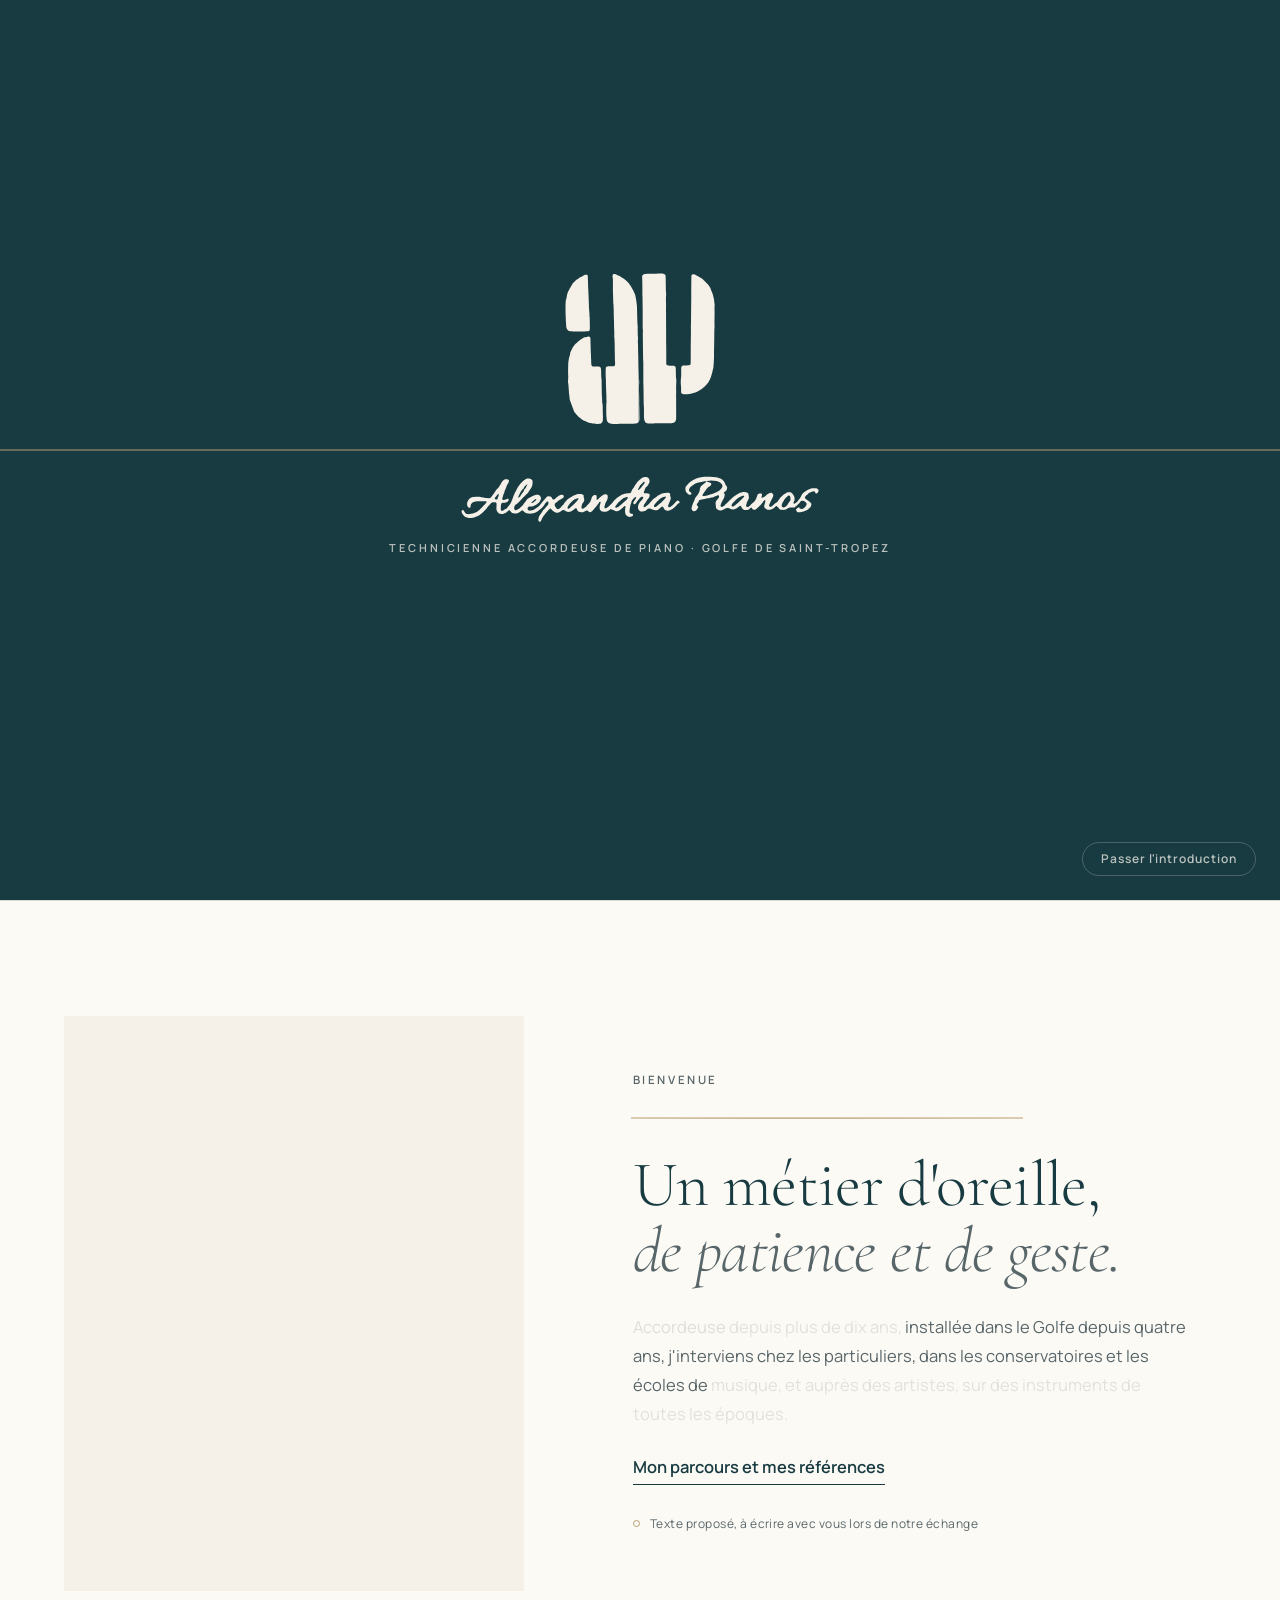
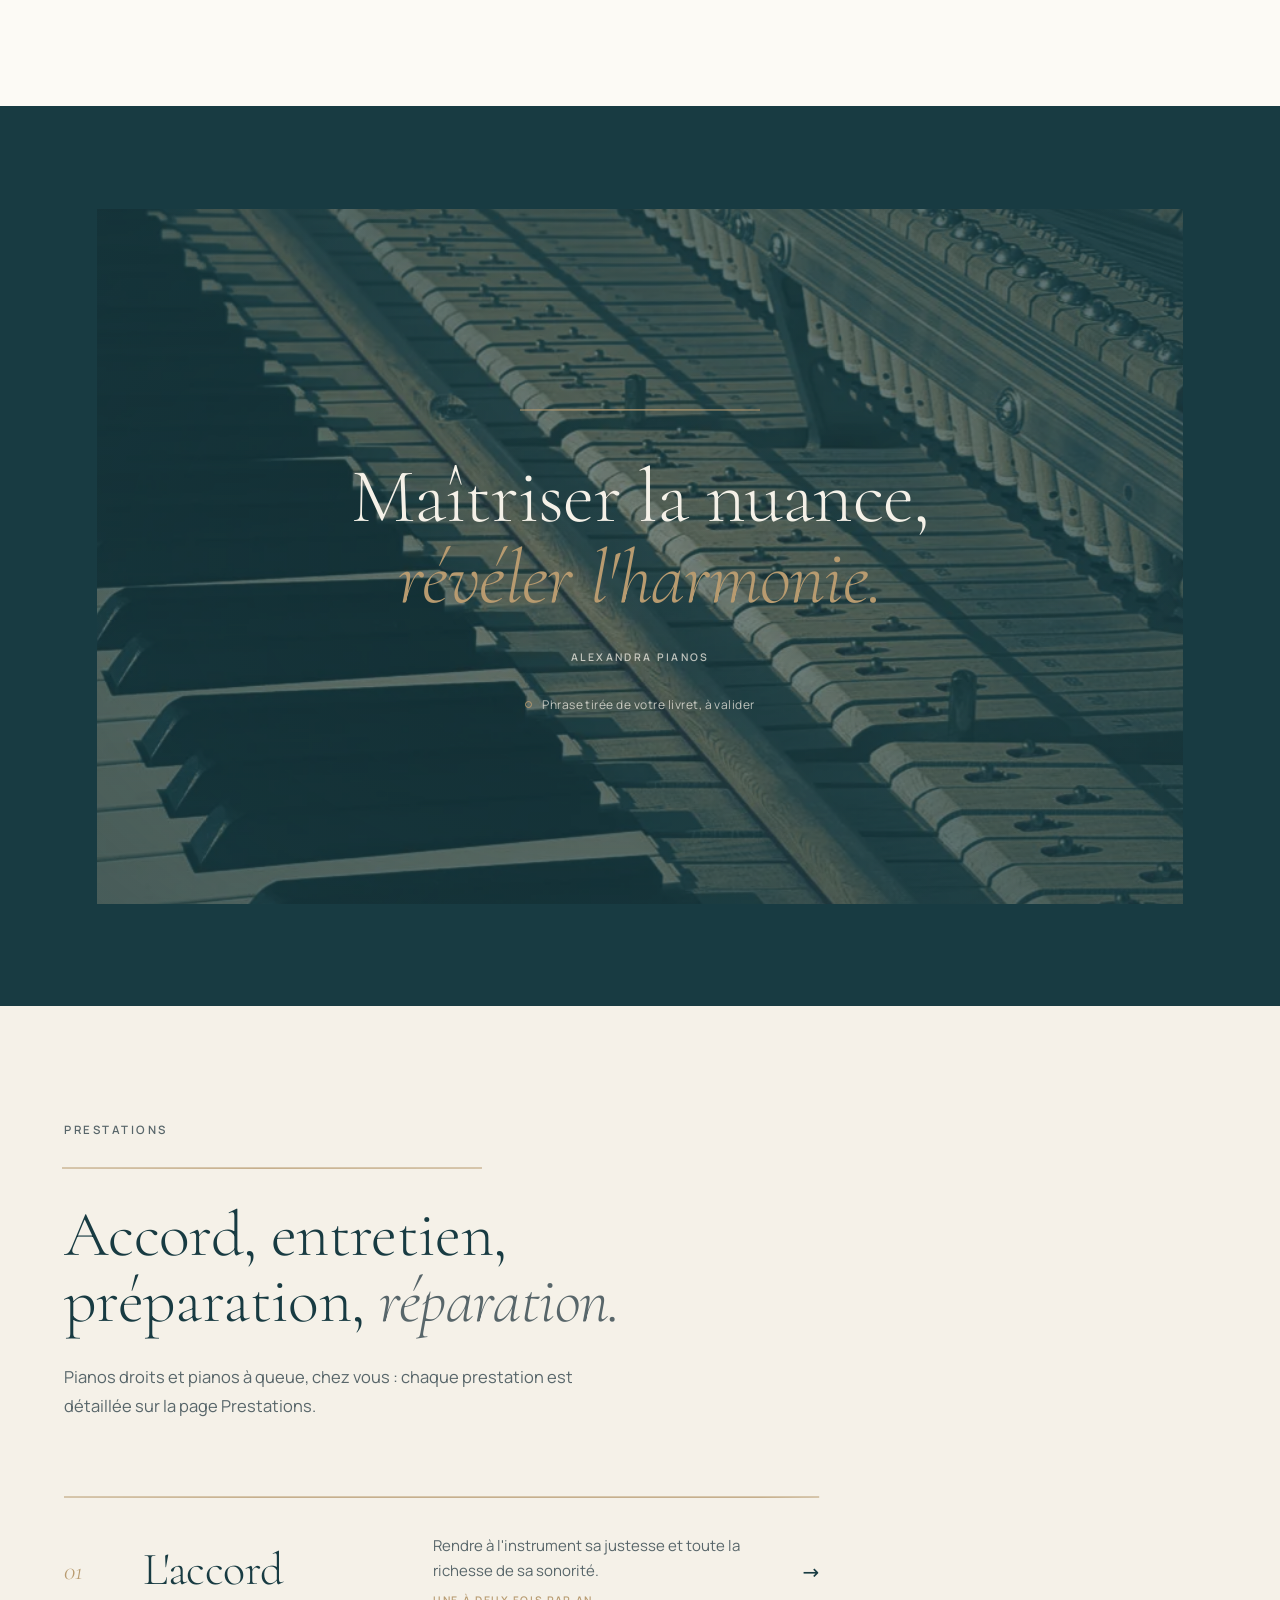
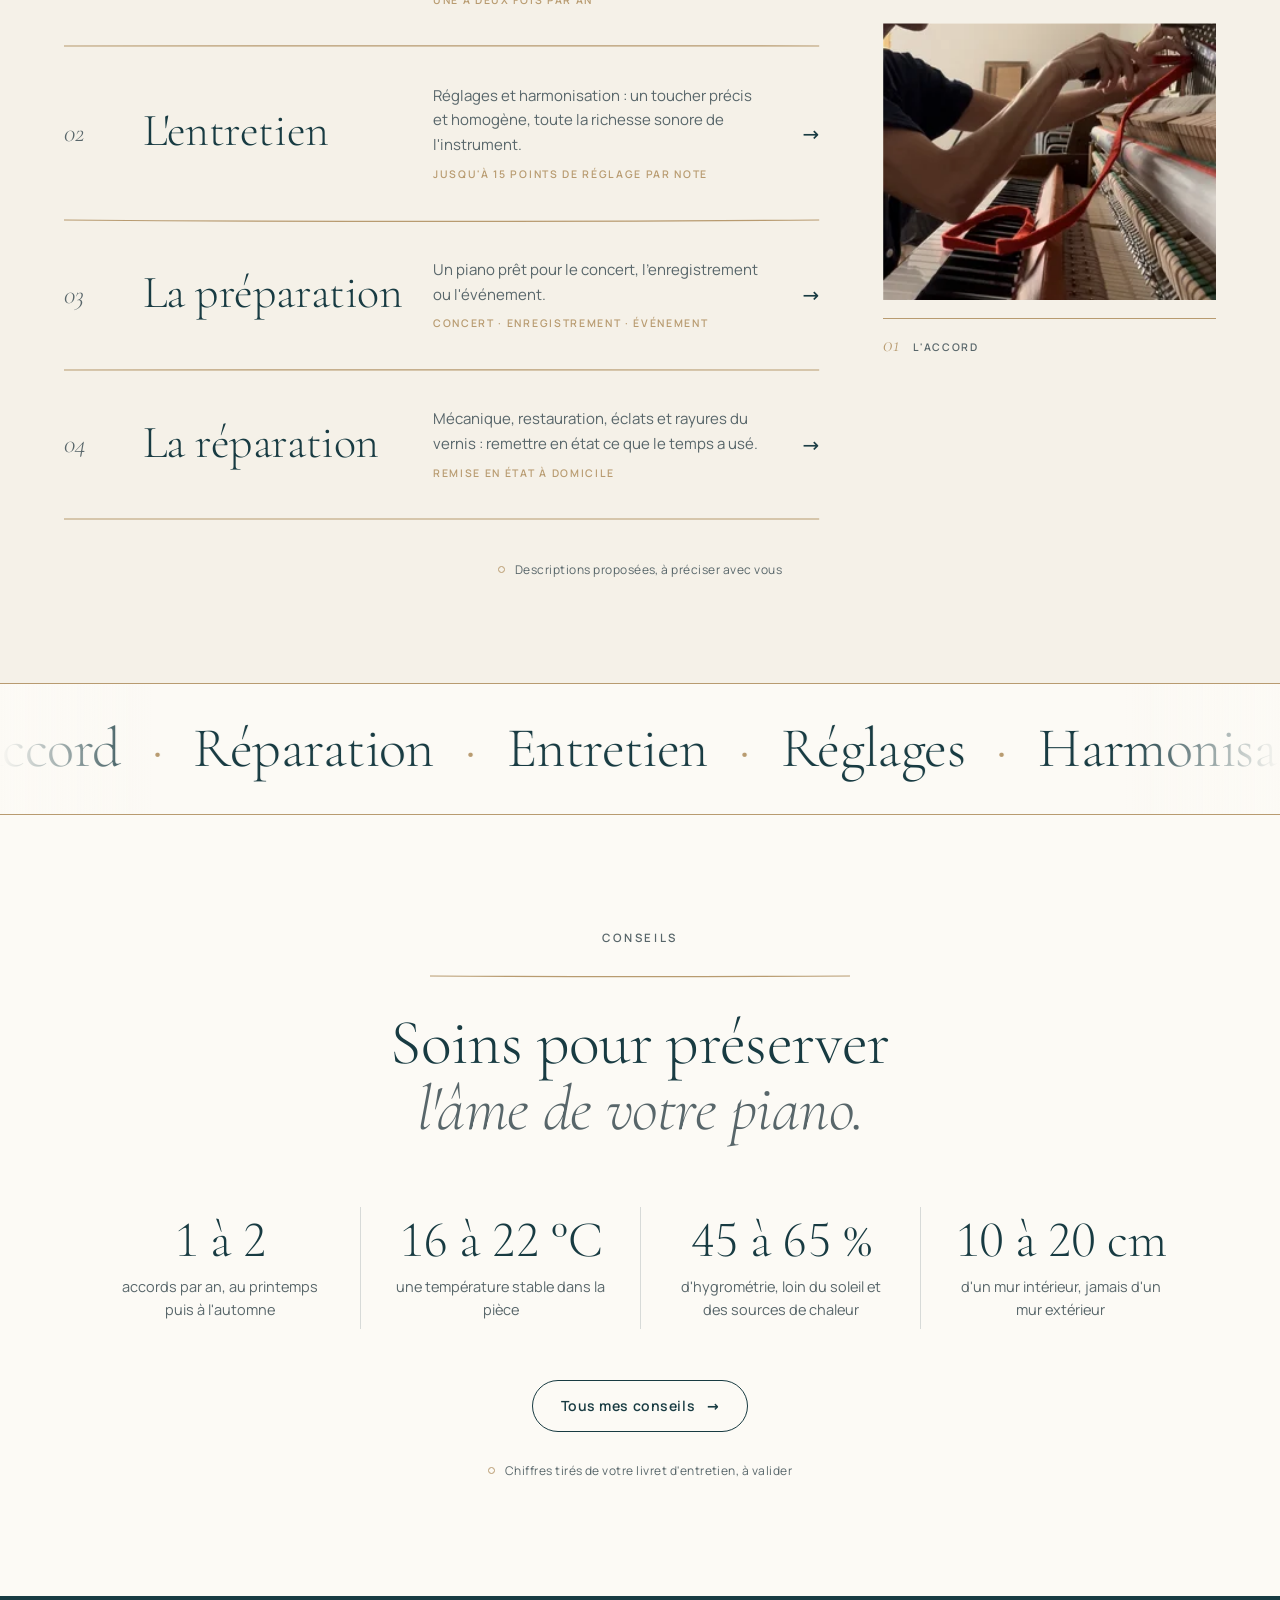
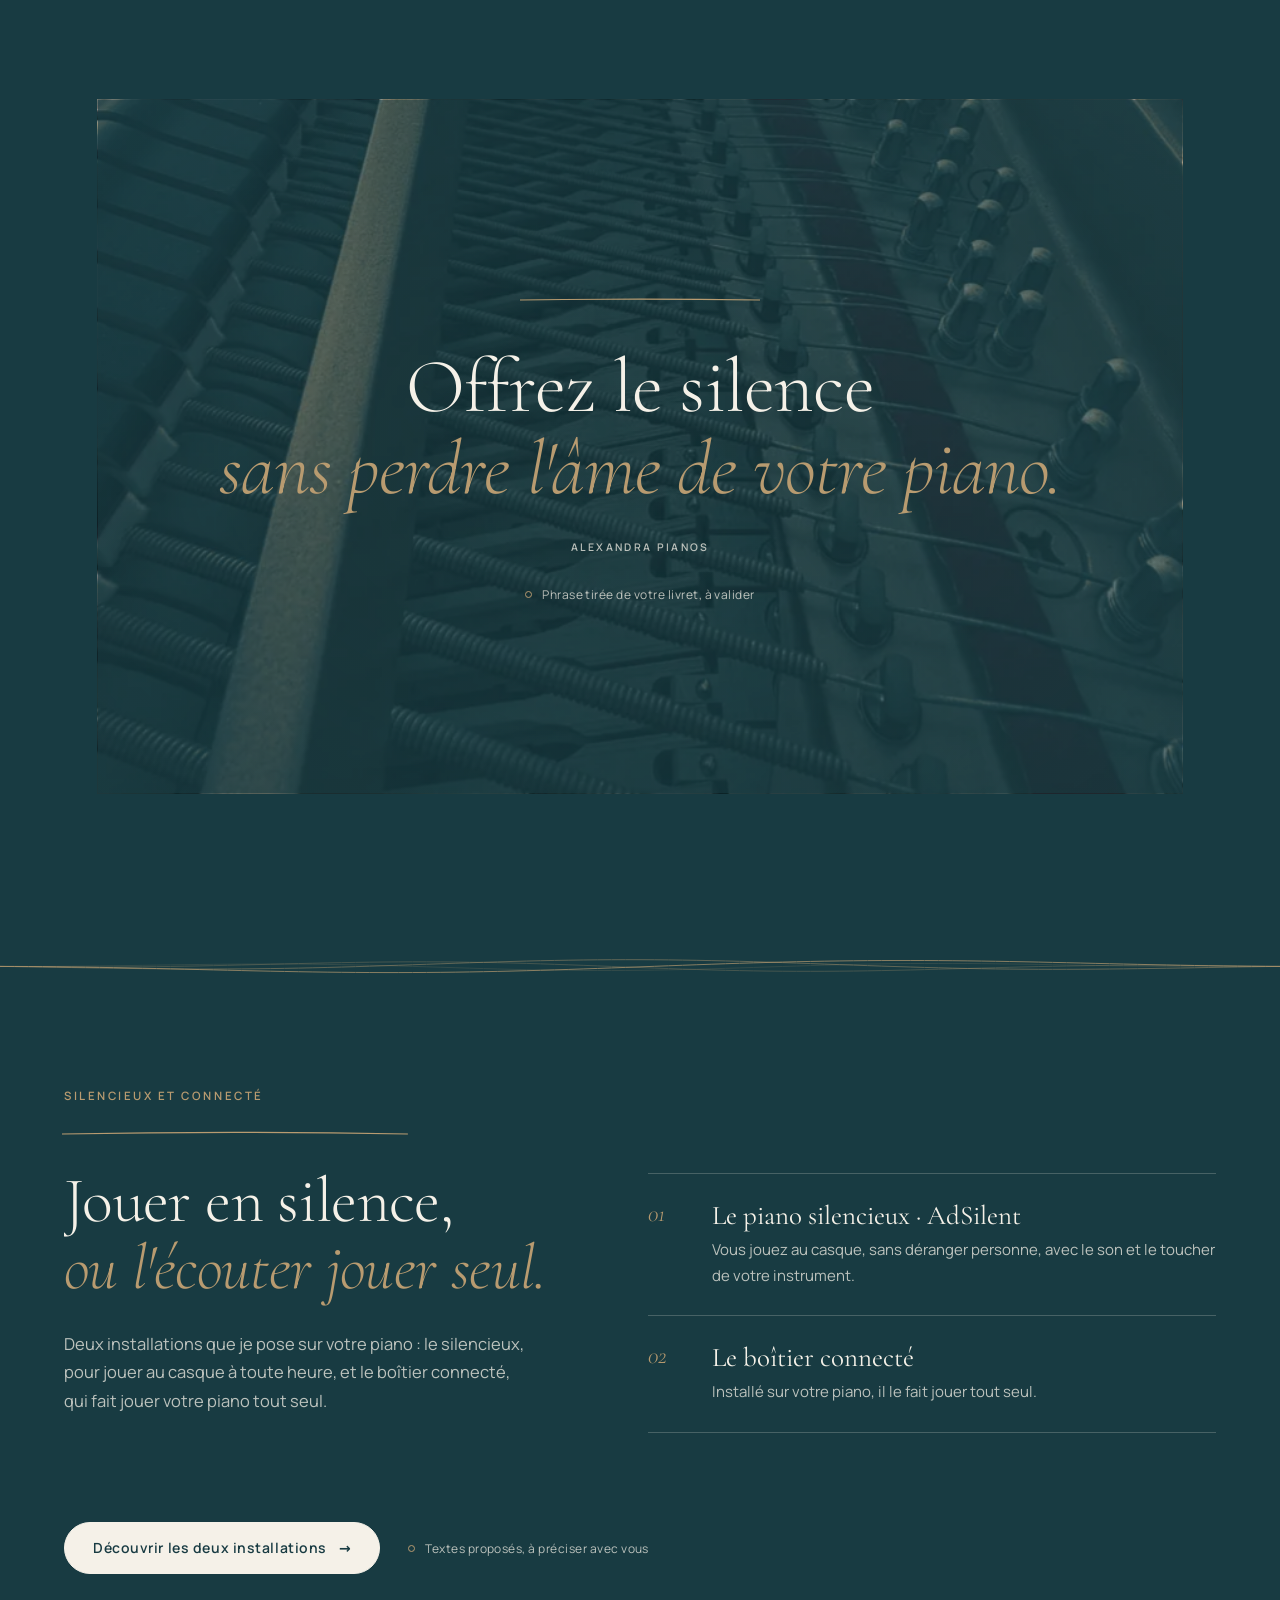
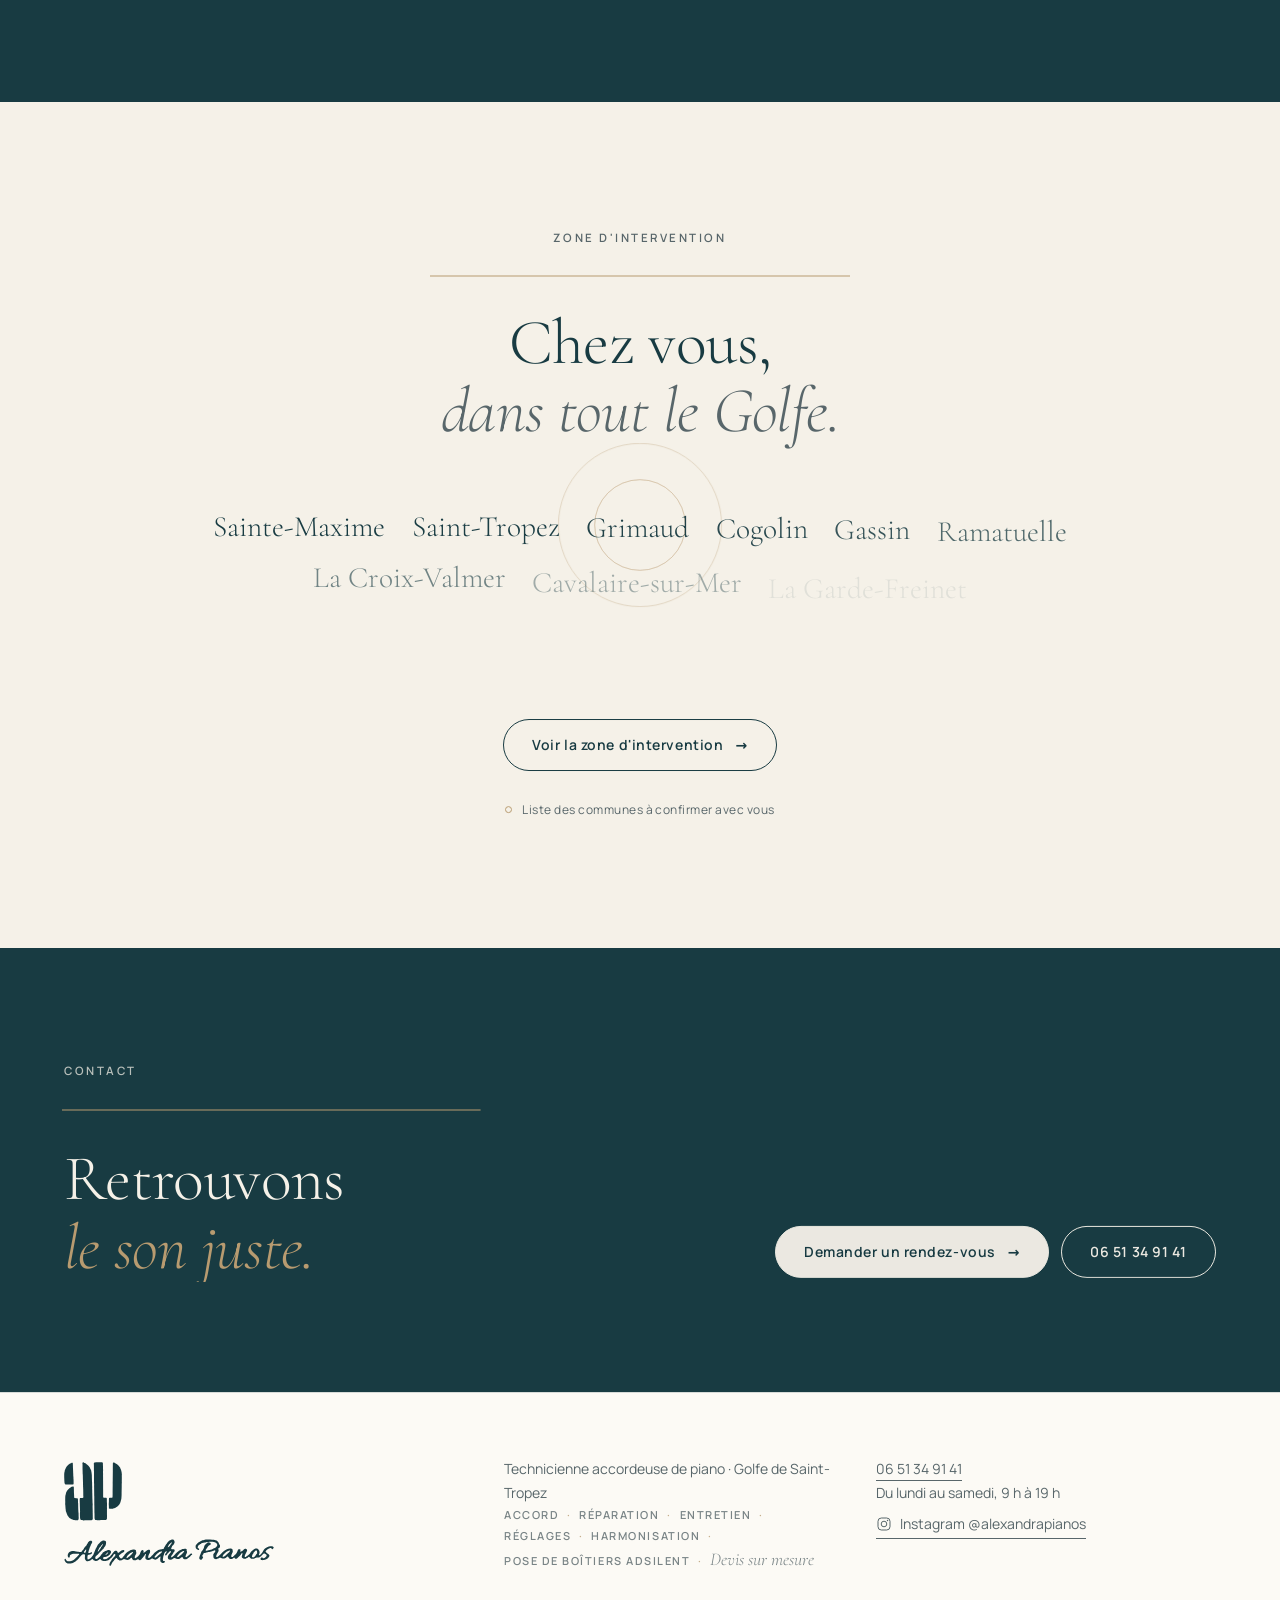
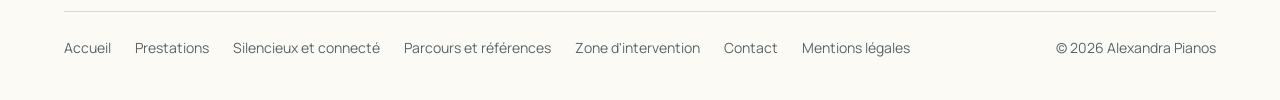
==== commit af43ddb3: "Accueil plein écran choisi par Alexandra : ses 4 photos étalonnées sur la palette Petrol (héros ordi" ====
--- a/index.html
+++ b/index.html
@@ -18,7 +18,8 @@
 <link rel="icon" href="favicon.svg" type="image/svg+xml">
 <link rel="preload" href="assets/fonts/CormorantGaramond-Light.woff2" as="font" type="font/woff2" crossorigin>
 <link rel="preload" href="assets/fonts/manrope-400-normal.woff2" as="font" type="font/woff2" crossorigin>
-<link rel="preload" href="assets/img/accord-piano-a-queue.webp" as="image">
+<link rel="preload" href="assets/img/hero-piano.webp" as="image" media="(min-width: 761px)">
+<link rel="preload" href="assets/img/hero-piano-mobile.webp" as="image" media="(max-width: 760px)">
 <link rel="stylesheet" href="assets/css/style.css">
 <script src="assets/js/early.js"></script>
 <script type="application/ld+json">{"@context":"https://schema.org","@graph":[{"@type":"LocalBusiness","@id":"https://www.alexandrapianos.com/#entreprise","name":"Alexandra Pianos","description":"Technicienne accordeuse de piano à domicile dans le Golfe de Saint-Tropez (Var) : accord, réparation, entretien, réglages, harmonisation et préparation de pianos droits et de pianos à queue, pose de boîtiers AdSilent (piano silencieux) et de boîtiers connectés. Devis sur mesure.","url":"https://www.alexandrapianos.com/","telephone":"+33651349141","image":"https://www.alexandrapianos.com/assets/img/accord-piano-a-queue.webp","logo":"https://www.alexandrapianos.com/favicon.svg","founder":{"@type":"Person","name":"Alexandra Fourrière","jobTitle":"Technicienne accordeuse de piano"},"areaServed":[{"@type":"AdministrativeArea","name":"Golfe de Saint-Tropez"},{"@type":"City","name":"Sainte-Maxime"},{"@type":"City","name":"Saint-Tropez"},{"@type":"City","name":"Grimaud"},{"@type":"City","name":"Cogolin"},{"@type":"City","name":"Gassin"},{"@type":"City","name":"Ramatuelle"},{"@type":"City","name":"La Croix-Valmer"},{"@type":"City","name":"Cavalaire-sur-Mer"},{"@type":"City","name":"La Garde-Freinet"},{"@type":"City","name":"Le Plan-de-la-Tour"}],"openingHoursSpecification":[{"@type":"OpeningHoursSpecification","dayOfWeek":["Monday","Tuesday","Wednesday","Thursday","Friday","Saturday"],"opens":"09:00","closes":"19:00"}],"knowsAbout":["Accord de piano","Réparation de piano","Entretien de piano","Réglage de piano","Harmonisation de piano","Préparation de piano pour concert","Piano silencieux AdSilent","Retouche du vernis de piano","Acoustique de la pièce","Piano droit","Piano à queue"],"hasOfferCatalog":{"@type":"OfferCatalog","name":"Savoir-faire","itemListElement":[{"@type":"Offer","itemOffered":{"@type":"Service","name":"Accord de piano"}},{"@type":"Offer","itemOffered":{"@type":"Service","name":"Réparation de piano"}},{"@type":"Offer","itemOffered":{"@type":"Service","name":"Entretien de piano"}},{"@type":"Offer","itemOffered":{"@type":"Service","name":"Réglages de piano"}},{"@type":"Offer","itemOffered":{"@type":"Service","name":"Harmonisation de piano"}},{"@type":"Offer","itemOffered":{"@type":"Service","name":"Pose de boîtiers AdSilent"}},{"@type":"Offer","itemOffered":{"@type":"Service","name":"Préparation de piano"}},{"@type":"Offer","itemOffered":{"@type":"Service","name":"Retouche des éclats et rayures du vernis à domicile"}},{"@type":"Offer","itemOffered":{"@type":"Service","name":"Panneaux acoustiques sur mesure"}},{"@type":"Offer","price":"22.50","priceCurrency":"EUR","itemOffered":{"@type":"Product","name":"Produit d'entretien pour pianos laqués polyester, flacon de 125 ml"}}]},"sameAs":["https://www.instagram.com/alexandrapianos/","https://www.golfe-saint-tropez-information.com/fr/services/facteur-et-ou-restaurateur-de-pianos/sainte-maxime/alexandra-pianos-7298688","https://cotedazurfrance.fr/offres/alexandra-pianos-sainte-maxime-fr-5462747/"]},{"@type":"WebSite","@id":"https://www.alexandrapianos.com/#site","url":"https://www.alexandrapianos.com/","name":"Alexandra Pianos","inLanguage":"fr-FR","publisher":{"@id":"https://www.alexandrapianos.com/#entreprise"}}]}</script>
@@ -40,6 +41,7 @@
     <a href="contact.html">Contact</a>
   </nav>
   <div class="entete__actions">
+    <a class="reseau" href="https://www.instagram.com/alexandrapianos/" target="_blank" rel="noopener" aria-label="Instagram d'Alexandra Pianos (nouvel onglet)" title="Instagram @alexandrapianos"><svg class="icone-reseau" viewBox="0 0 24 24" aria-hidden="true" focusable="false"><rect x="3" y="3" width="18" height="18" rx="5" fill="none" stroke="currentColor" stroke-width="1.5"/><circle cx="12" cy="12" r="4.2" fill="none" stroke="currentColor" stroke-width="1.5"/><circle cx="17.3" cy="6.7" r="1.1" fill="currentColor"/></svg></a>
     <div class="langues" aria-label="Langue du site">
       <button type="button" class="langue est-active" aria-pressed="true">FR</button>
       <span aria-hidden="true">/</span>
@@ -60,7 +62,10 @@
 
 <main id="contenu">
 
-  <section class="hero" id="accueil" aria-labelledby="titre-hero">
+  <section class="hero hero--plein" id="accueil" aria-labelledby="titre-hero">
+    <figure class="photo photo--plein" data-photo>
+      <picture><source media="(max-width: 760px)" srcset="assets/img/hero-piano-mobile.webp" width="900" height="1200"><img src="assets/img/hero-piano.webp" width="1600" height="1200" fetchpriority="high" alt="Les cordes d'un piano à queue et leur tresse de feutre, vues de près"></picture>
+    </figure>
     <div class="hero__texte">
       <h1 class="surtitre" id="titre-hero" data-apparition>Accordeuse de piano · Sainte-Maxime, Saint-Tropez et tout le Golfe</h1>
       <p id="accroche-hero" class="titre titre--hero" data-lignes>
@@ -76,19 +81,11 @@
       </div>
       <p class="a-valider " data-apparition>Titre et textes proposés, à valider ensemble</p>
     </div>
-    <div class="hero__visuel">
-      <figure class="photo photo--hero" data-photo>
-        <img src="assets/img/accord-piano-a-queue.webp" width="900" height="1200" fetchpriority="high" alt="Alexandra accorde un piano à queue, son reflet dans le couvercle laqué">
-        <!-- L'accordeur : l'aiguille oscille puis se pose sur « juste » (écho de « Un piano juste. ») -->
-        <div class="diapason" aria-hidden="true" data-diapason>
+    <div class="diapason" aria-hidden="true" data-diapason>
           <span class="diapason__la">La · 440 Hz</span>
           <span class="diapason__echelle"><i></i><i></i><i></i><i></i><i></i><i></i><i></i><i></i><i></i><i></i><i class="diapason__centre"></i><i></i><i></i><i></i><i></i><i></i><i></i><i></i><i></i><i></i><i></i><b class="diapason__aiguille"></b></span>
           <span class="diapason__juste">juste</span>
         </div>
-      </figure>
-      <div class="touches" aria-hidden="true" data-touches><i></i><i></i><b></b><i></i><i></i><i></i></div>
-      <p class="legende" data-apparition><span>À domicile</span>Particuliers, écoles de musique, conservatoires et artistes.</p>
-    </div>
   </section>
 
   <section class="presentation-alexandra" aria-labelledby="titre-presentation">
@@ -108,8 +105,8 @@
     </div>
   </section>
 
-  <section class="interlude interlude--sombre" aria-labelledby="citation-harmonie">
-    
+  <section class="interlude interlude--sombre interlude--image" aria-labelledby="citation-harmonie">
+    <div class="interlude__image" data-interlude-image><img src="assets/img/interlude-harmonie.webp" alt="" loading="lazy"></div>
     <figure class="interlude__contenu">
       <svg class="corde " data-corde viewBox="0 0 600 24" preserveAspectRatio="none" aria-hidden="true"><path d="M0 12 L600 12" pathLength="1"/></svg>
       <blockquote class="interlude__citation"><p id="citation-harmonie" class="titre interlude__texte" data-lignes>
@@ -216,8 +213,8 @@
     <p class="a-valider a-valider--centre" data-apparition>Chiffres tirés de votre livret d'entretien, à valider</p>
   </section>
 
-  <section class="interlude" aria-labelledby="citation-silence">
-    
+  <section class="interlude interlude--image" aria-labelledby="citation-silence">
+    <div class="interlude__image" data-interlude-image><img src="assets/img/interlude-silence.webp" alt="" loading="lazy"></div>
     <figure class="interlude__contenu">
       <svg class="corde " data-corde viewBox="0 0 600 24" preserveAspectRatio="none" aria-hidden="true"><path d="M0 12 L600 12" pathLength="1"/></svg>
       <blockquote class="interlude__citation"><p id="citation-silence" class="titre interlude__texte" data-lignes>
@@ -300,7 +297,7 @@
   <div class="pied__haut">
     <a class="marque marque--pied" href="index.html" aria-label="Alexandra Pianos, accueil"><span class="logo logo--pied"><svg class="logo__mono" viewBox="26 27 1425 1439" aria-hidden="true" focusable="false"><use href="#logo-mono"/></svg><svg class="logo__signature" viewBox="189 104 2547 328" aria-hidden="true" focusable="false"><use href="#logo-signature"/></svg></span></a>
     <div class="pied__metier"><p>Technicienne accordeuse de piano · Golfe de Saint-Tropez</p><p class="savoir-faire savoir-faire--pied"><span>Accord</span><span>Réparation</span><span>Entretien</span><span>Réglages</span><span>Harmonisation</span><span>Pose de boîtiers AdSilent</span><span class="savoir-faire__devis">Devis sur mesure</span></p></div>
-    <p><a class="lien" href="tel:+33651349141">06 51 34 91 41</a><br>Du lundi au samedi, 9 h à 19 h</p>
+    <p><a class="lien" href="tel:+33651349141">06 51 34 91 41</a><br>Du lundi au samedi, 9 h à 19 h<br><a class="lien lien--reseau" href="https://www.instagram.com/alexandrapianos/" target="_blank" rel="noopener"><svg class="icone-reseau" viewBox="0 0 24 24" aria-hidden="true" focusable="false"><rect x="3" y="3" width="18" height="18" rx="5" fill="none" stroke="currentColor" stroke-width="1.5"/><circle cx="12" cy="12" r="4.2" fill="none" stroke="currentColor" stroke-width="1.5"/><circle cx="17.3" cy="6.7" r="1.1" fill="currentColor"/></svg>Instagram @alexandrapianos</a></p>
   </div>
   <div class="pied__bas">
     <nav aria-label="Pages du site"><a href="index.html">Accueil</a><a href="prestations.html">Prestations</a><a href="silencieux-et-connecte.html">Silencieux et connecté</a><a href="parcours-et-references.html">Parcours et références</a><a href="zone-d-intervention.html">Zone d'intervention</a><a href="contact.html">Contact</a><a href="mentions-legales.html">Mentions légales</a></nav>
--- a/assets/css/style.css
+++ b/assets/css/style.css
@@ -891,3 +891,20 @@
 @media (max-width: 760px) {
   .photo--plein::after { background: linear-gradient(0deg, rgba(24, 59, 66, .94) 0%, rgba(24, 59, 66, .78) 55%, rgba(24, 59, 66, .7) 100%); }
 }
+
+/* 20/11 : son Instagram dans l'en-tête et le pied de page */
+.reseau { display: inline-flex; align-items: center; justify-content: center; width: 36px; height: 36px; border-radius: 50%; color: var(--encre); transition: color .35s, background-color .35s; }
+.reseau:hover { color: var(--accent); background: var(--fond-2); }
+.icone-reseau { width: 19px; height: 19px; display: block; }
+.lien--reseau { display: inline-flex; align-items: center; gap: 8px; margin-top: 6px; }
+.lien--reseau .icone-reseau { width: 16px; height: 16px; }
+/* Petits téléphones : l'en-tête se resserre pour garder Instagram, FR / EN et le menu */
+@media (max-width: 420px) {
+  .entete { gap: 10px; }
+  .entete__actions { gap: 6px; }
+  .reseau { width: 32px; height: 32px; }
+  .langues { font-size: 11.5px; gap: 2px; }
+  .entete .logo { gap: 8px; }
+  .entete .logo__signature { width: 118px; }
+}
+@media (max-width: 360px) { .entete { padding: 0 12px; gap: 6px; } .entete .logo__signature { width: 108px; } .burger { width: 40px; height: 40px; } }
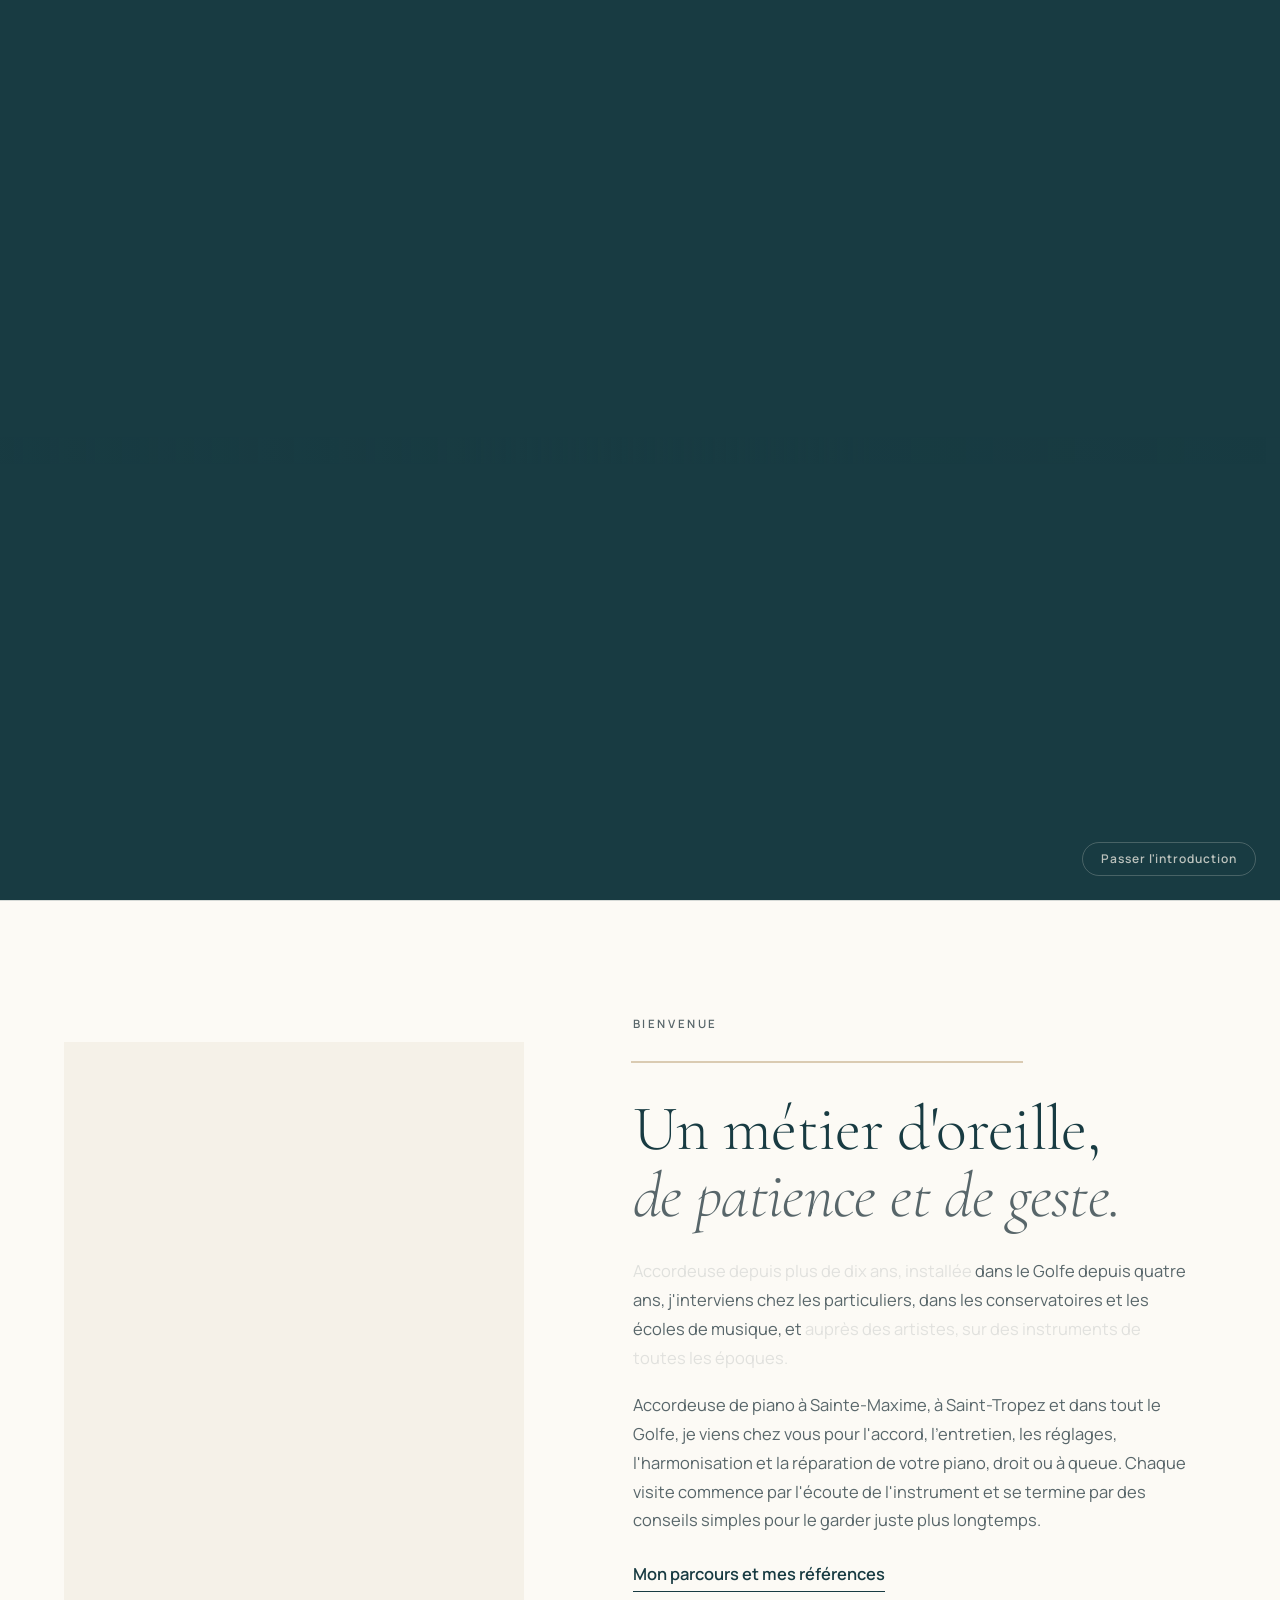
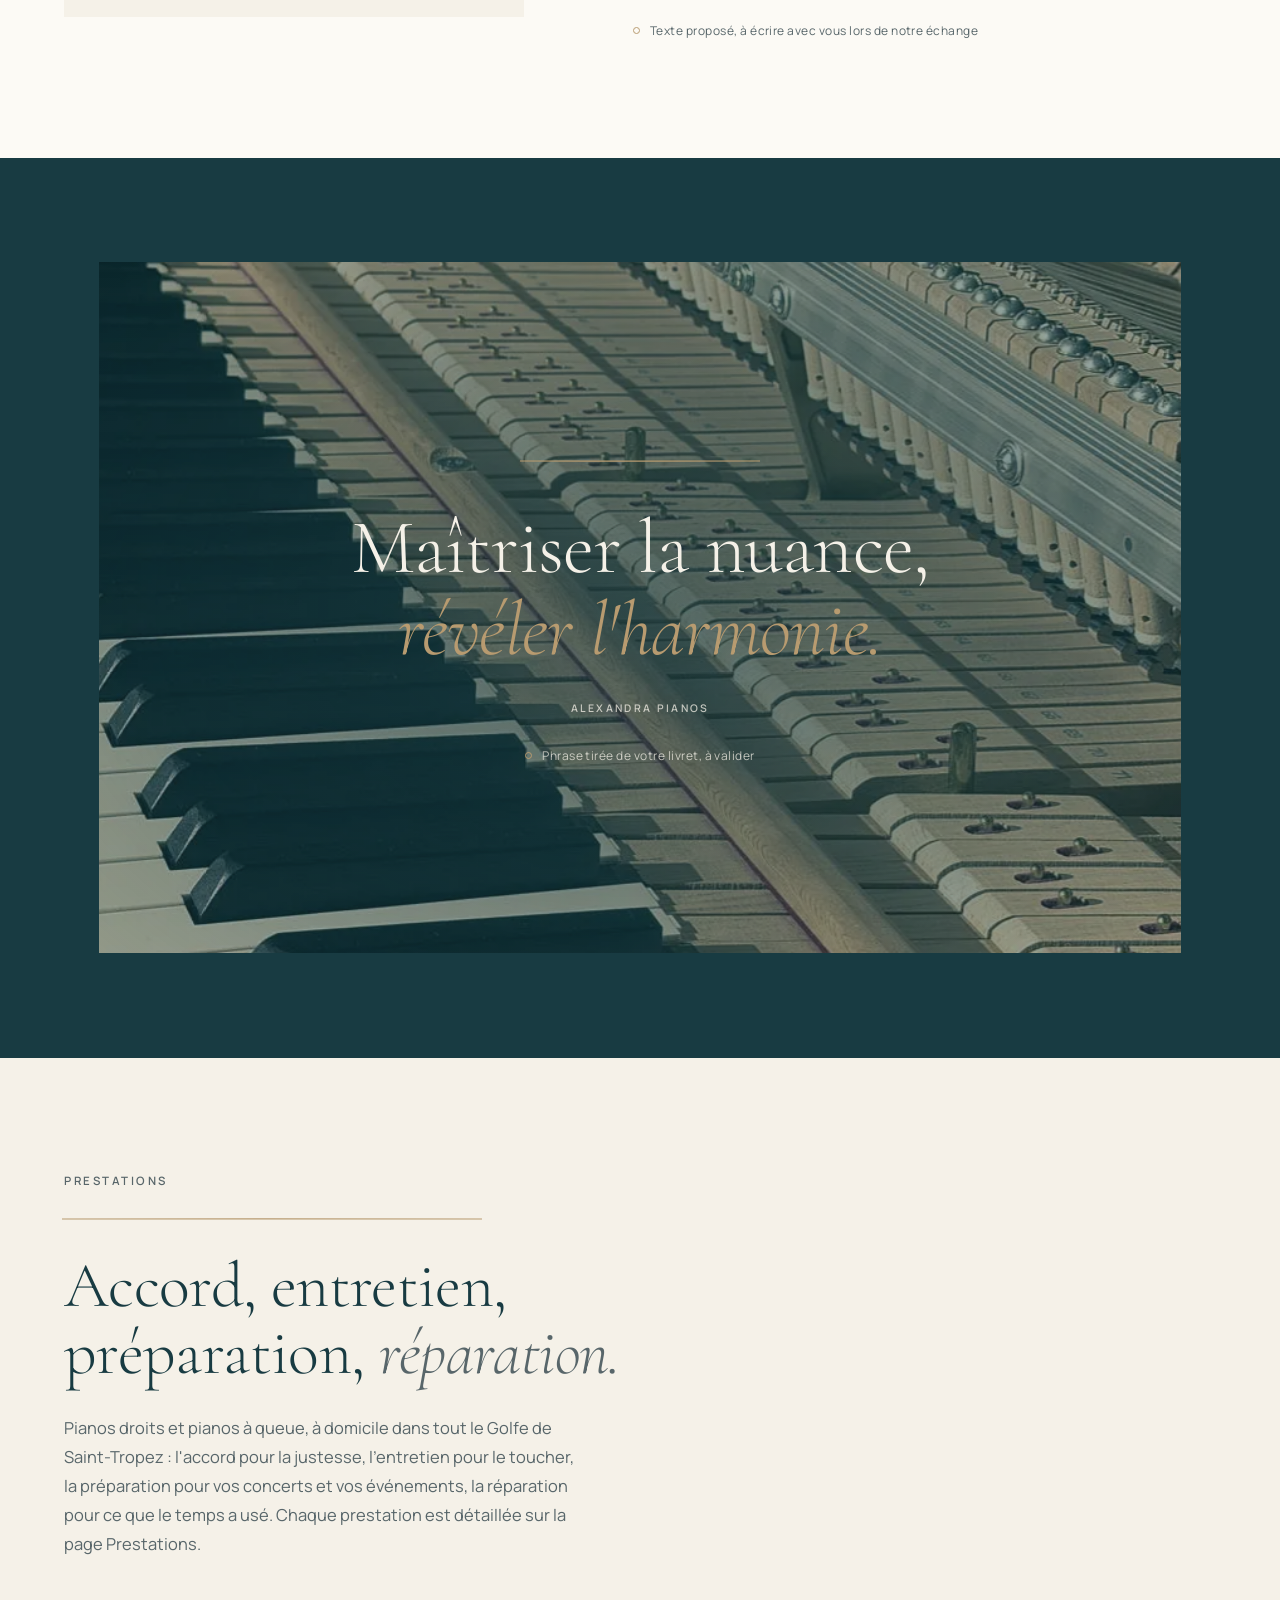
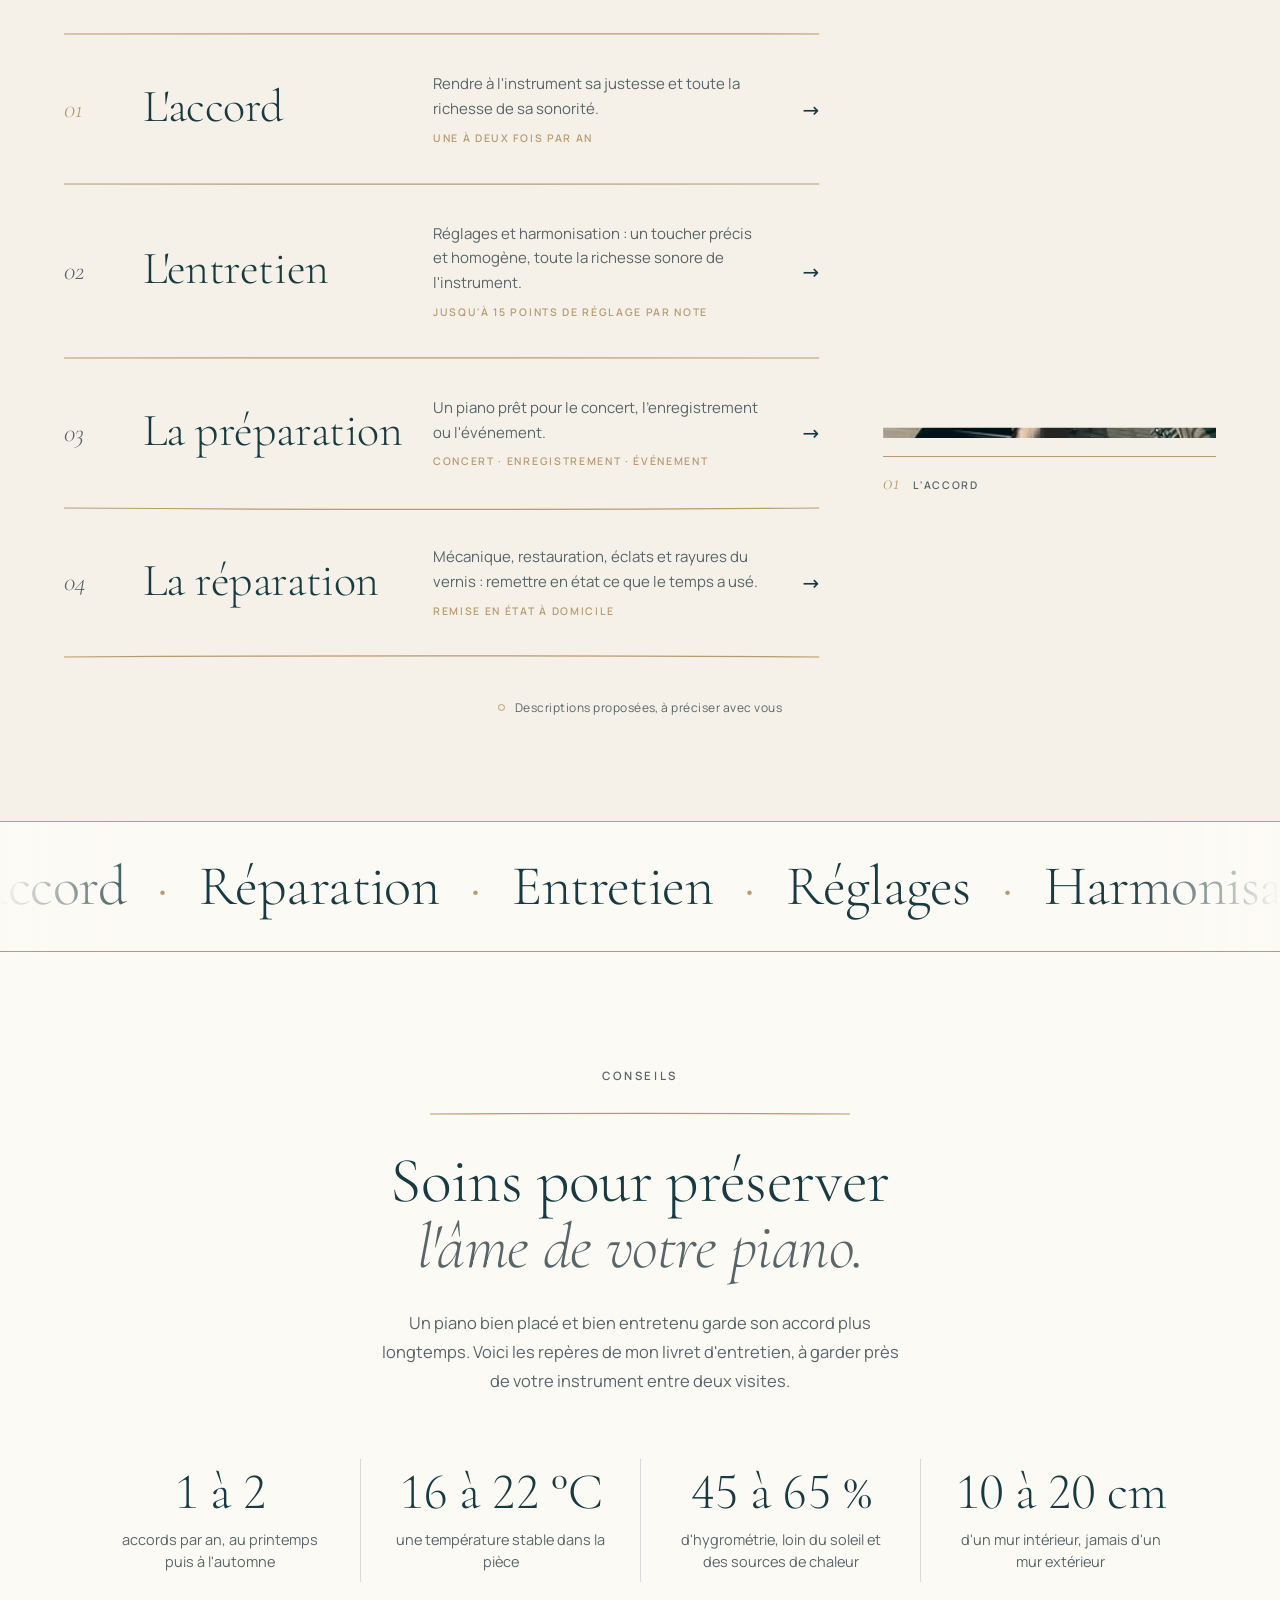
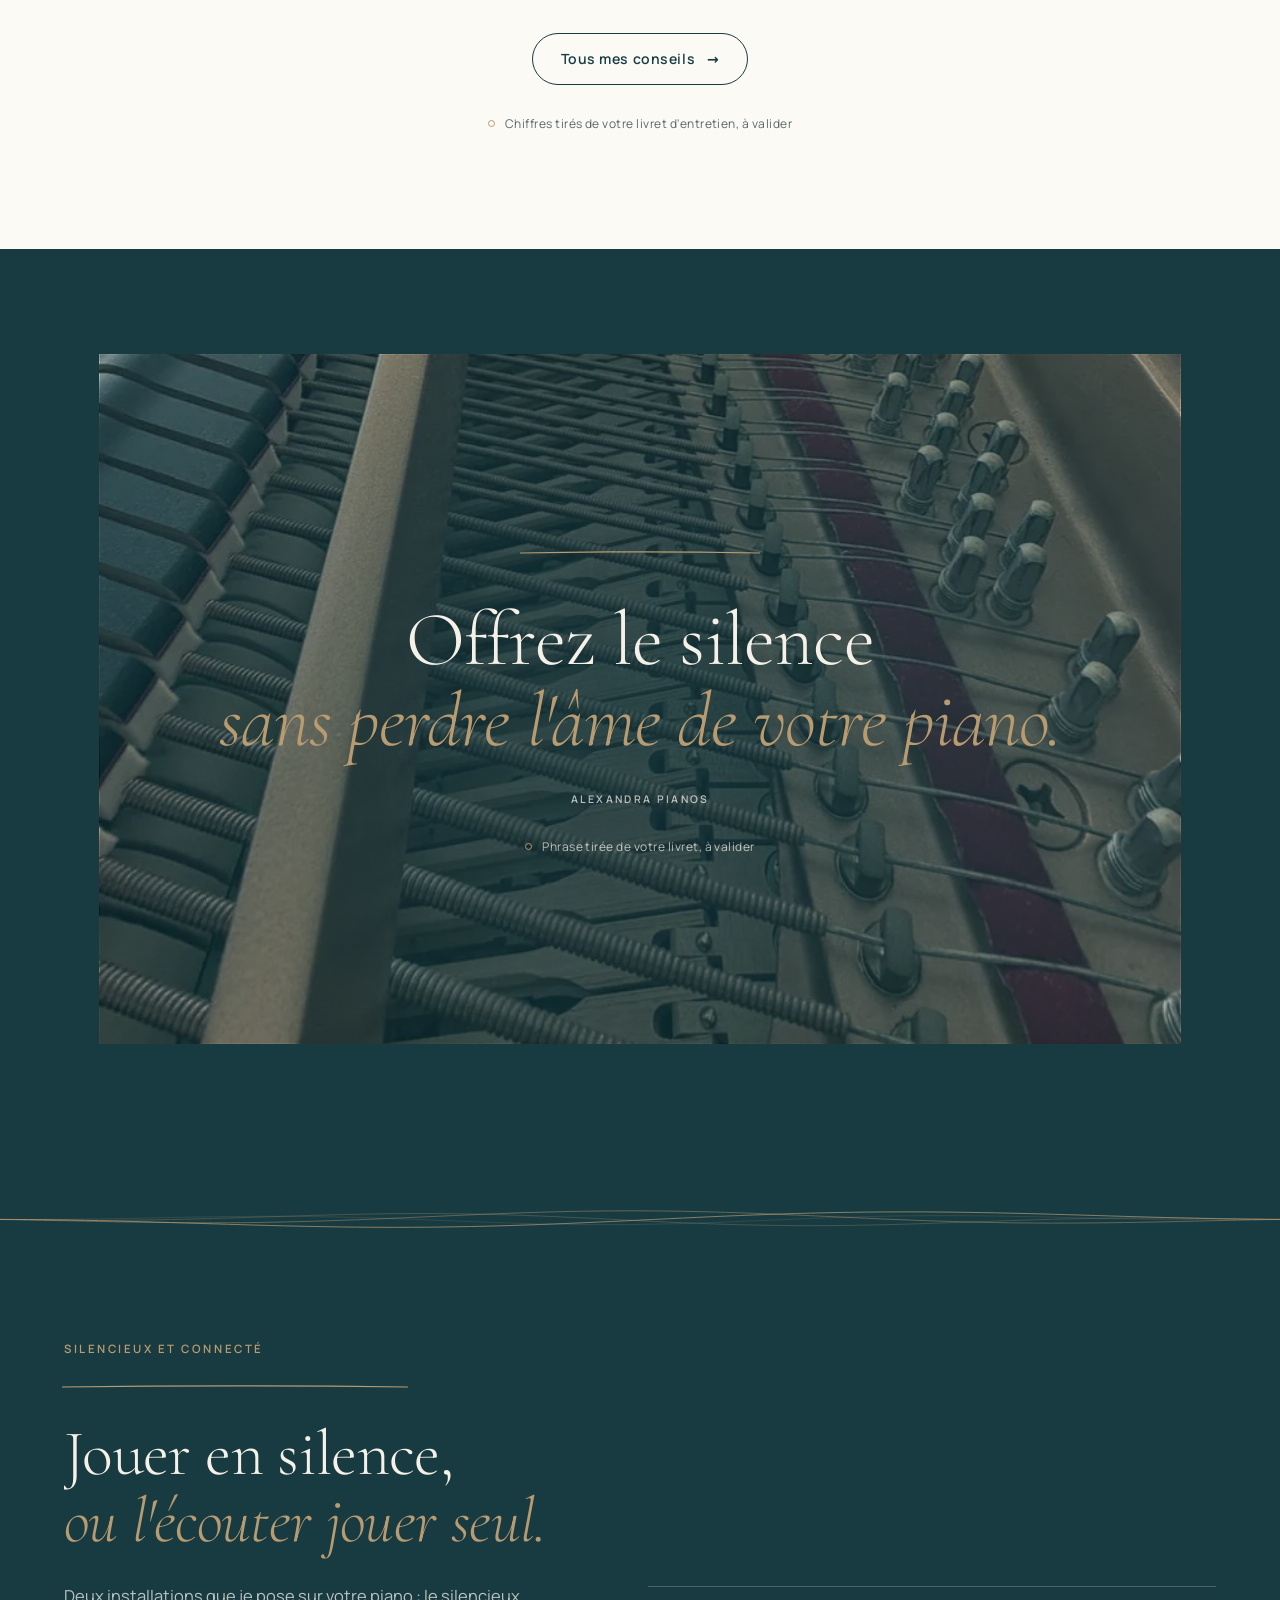
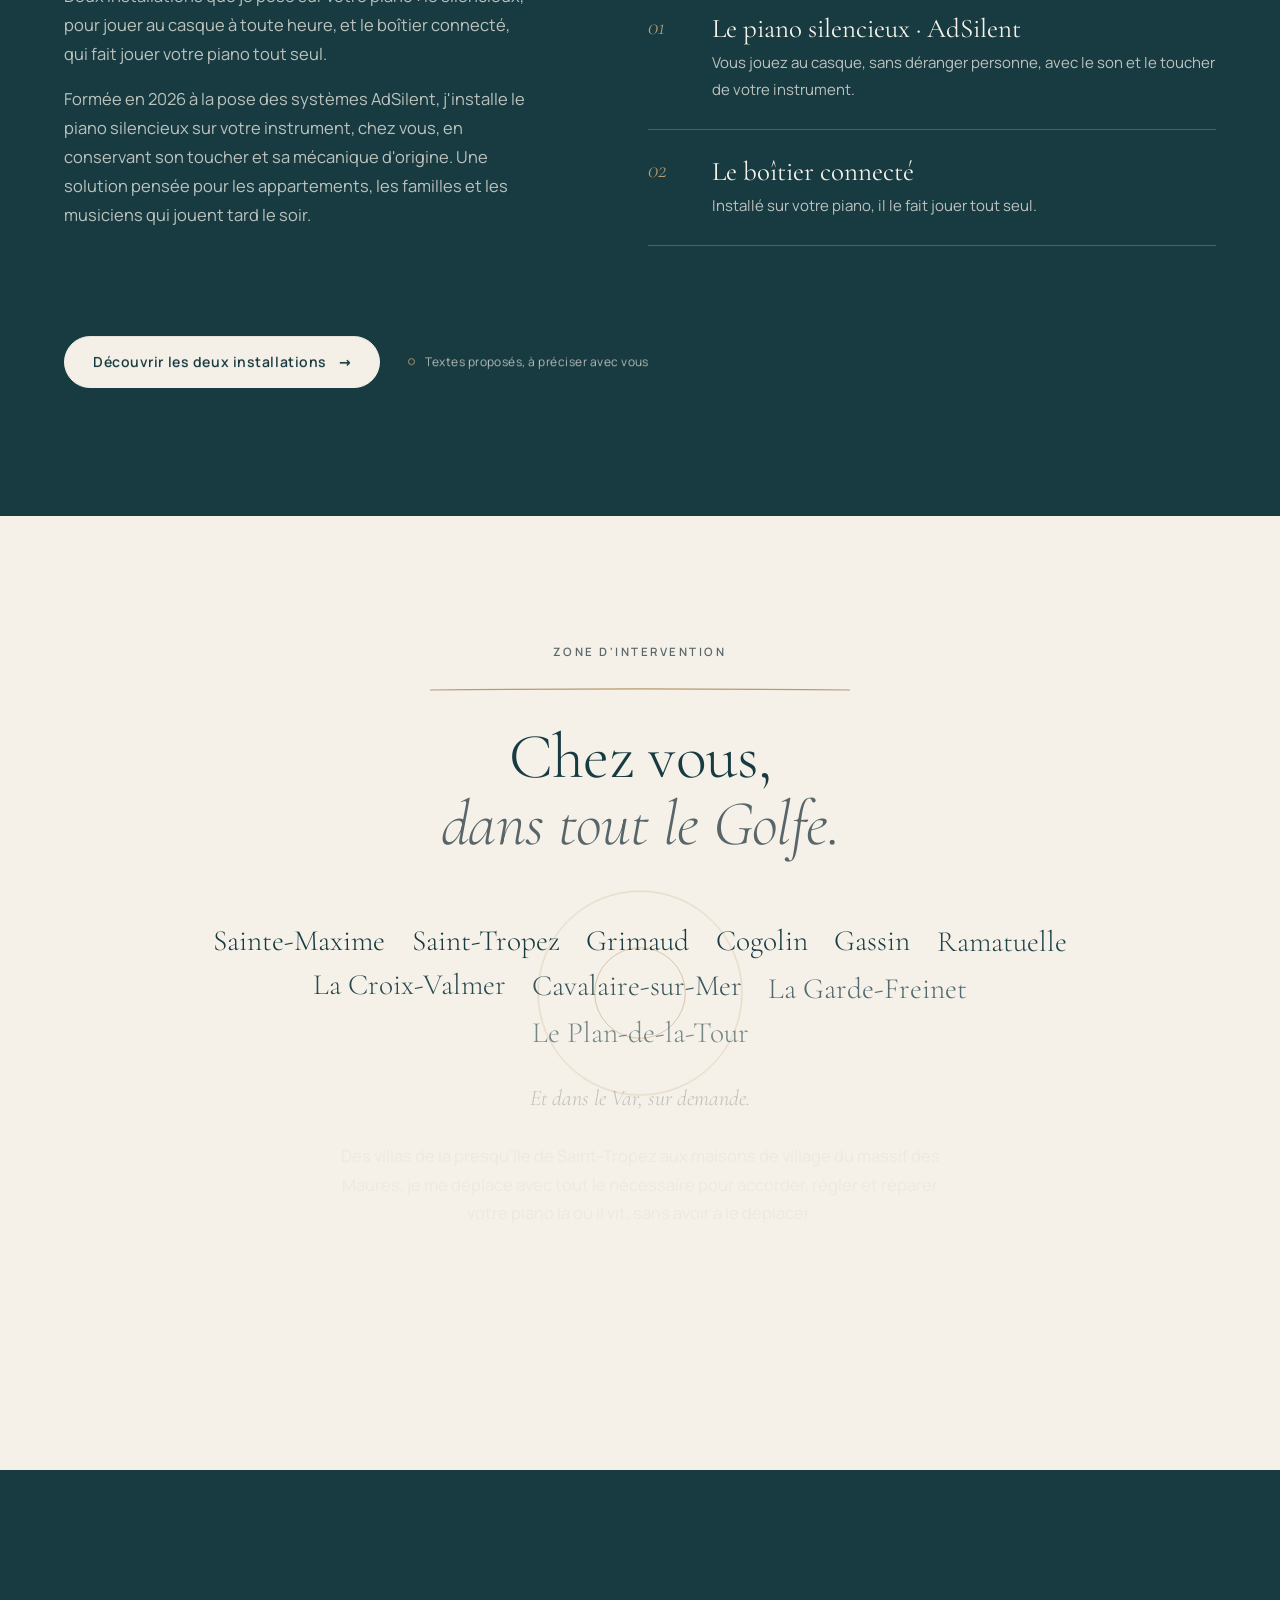
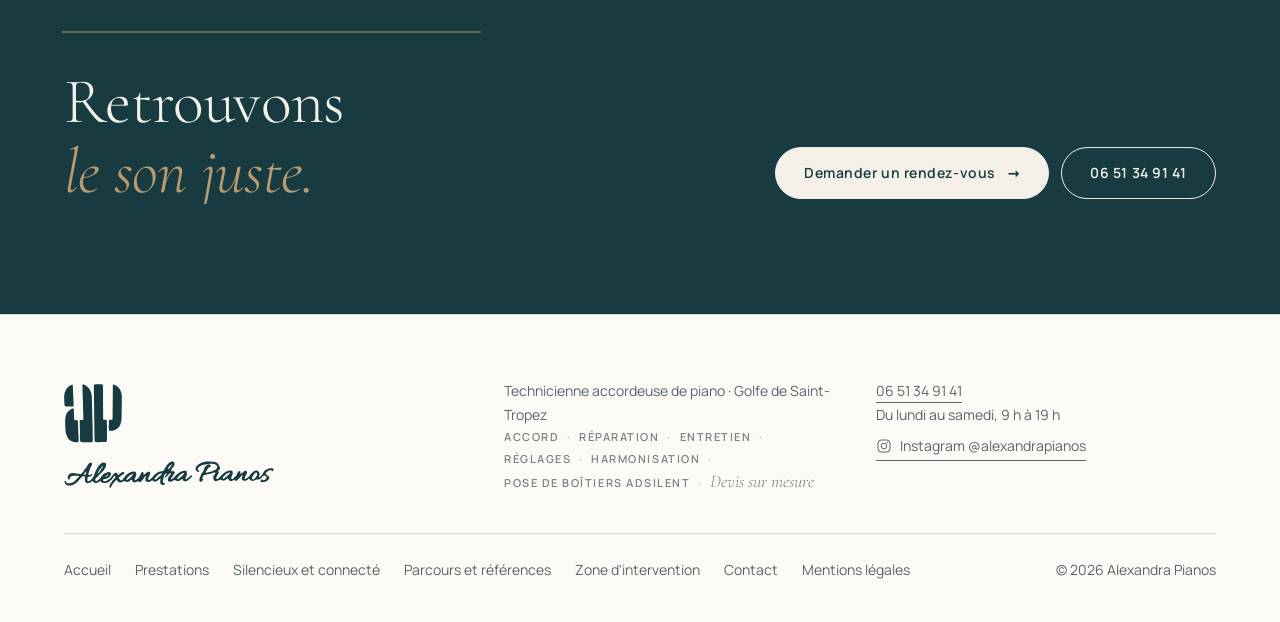
==== commit ff2b8ebb: "Prestations, Parcours et Zone : images, textes de référencement, menu sur une ligne (20/11)" ====
--- a/index.html
+++ b/index.html
@@ -100,6 +100,7 @@
         <span class="ligne"><span><em>de patience et de geste.</em></span></span>
       </h2>
       <p class="texte-eclaire" data-mots>Accordeuse depuis plus de dix ans, installée dans le Golfe depuis quatre ans, j'interviens chez les particuliers, dans les conservatoires et les écoles de musique, et auprès des artistes, sur des instruments de toutes les époques.</p>
+      <p class="presentation-alexandra__suite" data-apparition>Accordeuse de piano à Sainte-Maxime, à Saint-Tropez et dans tout le Golfe, je viens chez vous pour l'accord, l'entretien, les réglages, l'harmonisation et la réparation de votre piano, droit ou à queue. Chaque visite commence par l'écoute de l'instrument et se termine par des conseils simples pour le garder juste plus longtemps.</p>
       <a class="lien" href="parcours-et-references.html" data-apparition>Mon parcours et mes références</a>
       <p class="a-valider " data-apparition>Texte proposé, à écrire avec vous lors de notre échange</p>
     </div>
@@ -126,7 +127,7 @@
         <span class="ligne"><span>Accord, entretien,</span></span>
         <span class="ligne"><span>préparation, <em>réparation.</em></span></span>
       </h2>
-      <p class="tete-section__chapo" data-apparition>Pianos droits et pianos à queue, chez vous : chaque prestation est détaillée sur la page Prestations.</p>
+      <p class="tete-section__chapo" data-apparition>Pianos droits et pianos à queue, à domicile dans tout le Golfe de Saint-Tropez : l'accord pour la justesse, l'entretien pour le toucher, la préparation pour vos concerts et vos événements, la réparation pour ce que le temps a usé. Chaque prestation est détaillée sur la page Prestations.</p>
     </div>
     <!-- 20/11 : « partition » à la place des 4 cartes (trop génériques) : 4 lignes séparées par des cordes
          qui se tendent au défilement et vibrent au survol. 2e version (retour de Guillaume : jamais d'image sur le texte) :
@@ -202,6 +203,7 @@
         <span class="ligne"><span>Soins pour préserver</span></span>
         <span class="ligne"><span><em>l'âme de votre piano.</em></span></span>
       </h2>
+      <p class="tete-section__chapo" data-apparition>Un piano bien placé et bien entretenu garde son accord plus longtemps. Voici les repères de mon livret d'entretien, à garder près de votre instrument entre deux visites.</p>
     </div>
     <ul class="conseils__chiffres">
       <li data-apparition><strong><span data-compte>1</span> à <span data-compte>2</span></strong><span>accords par an, au printemps puis à l'automne</span></li>
@@ -239,6 +241,7 @@
         <span class="ligne"><span><em>ou l'écouter jouer seul.</em></span></span>
       </h2>
       <p data-apparition>Deux installations que je pose sur votre piano : le silencieux, pour jouer au casque à toute heure, et le boîtier connecté, qui fait jouer votre piano tout seul.</p>
+      <p data-apparition>Formée en 2026 à la pose des systèmes AdSilent, j'installe le piano silencieux sur votre instrument, chez vous, en conservant son toucher et sa mécanique d'origine. Une solution pensée pour les appartements, les familles et les musiciens qui jouent tard le soir.</p>
     </div>
     <ol class="adsilent__etapes">
       <li data-apparition><span>01</span><h3>Le piano silencieux · AdSilent</h3><p>Vous jouez au casque, sans déranger personne, avec le son et le toucher de votre instrument.</p></li>
@@ -273,6 +276,7 @@
       <li data-apparition>Le Plan-de-la-Tour</li>
     </ul>
     <p class="zone__var" data-apparition>Et dans le Var, sur demande.</p>
+    <p class="zone__texte" data-apparition>Des villas de la presqu'île de Saint-Tropez aux maisons de village du massif des Maures, je me déplace avec tout le nécessaire pour accorder, régler et réparer votre piano là où il vit, sans avoir à le déplacer.</p>
     <p class="zone__lien" data-apparition><a class="bouton bouton--trait" href="zone-d-intervention.html">Voir la zone d'intervention <span class="fleche" aria-hidden="true">→</span></a></p>
     <p class="a-valider a-valider--centre" data-apparition>Liste des communes à confirmer avec vous</p>
   </section>
--- a/assets/css/style.css
+++ b/assets/css/style.css
@@ -832,7 +832,8 @@
 .interlude--image { color: var(--sur-sombre); background: var(--nuit); min-height: 100vh; }
 .interlude__image { position: absolute; inset: 0; overflow: hidden; }
 .interlude__image img { width: 100%; height: 100%; object-fit: cover; will-change: transform; }
-.interlude__image::after { content: ""; position: absolute; inset: 0; background: radial-gradient(ellipse at center, rgba(24, 59, 66, .55), rgba(24, 59, 66, .78)); }
+/* 20/11 soir : voile allégé sur les bords (retour d'Alexandra « un peu sombre ») ; avant : .55 au centre, .78 sur les bords */
+.interlude__image::after { content: ""; position: absolute; inset: 0; background: radial-gradient(ellipse at center, rgba(24, 59, 66, .74) 0%, rgba(24, 59, 66, .58) 36%, rgba(24, 59, 66, .3) 100%); }
 
 /* =========================================================
    20/11 : TOUT le haut de page visible sans défiler (demande de Guillaume).
@@ -870,8 +871,9 @@
 .photo--plein::after {
   content: ""; position: absolute; inset: 0; pointer-events: none;
   background:
-    linear-gradient(90deg, rgba(24, 59, 66, .9) 0%, rgba(24, 59, 66, .66) 36%, rgba(24, 59, 66, .12) 68%, rgba(24, 59, 66, 0) 100%),
-    linear-gradient(0deg, rgba(24, 59, 66, .55) 0%, rgba(24, 59, 66, 0) 30%);
+    /* 20/11 soir : voile allégé (retour d'Alexandra « un peu sombre ») ; avant : .9 / .66 à 36 % / .12 à 68 % et .55 en bas */
+    linear-gradient(90deg, rgba(24, 59, 66, .86) 0%, rgba(24, 59, 66, .66) 36%, rgba(24, 59, 66, .4) 50%, rgba(24, 59, 66, .06) 68%, rgba(24, 59, 66, 0) 100%),
+    linear-gradient(0deg, rgba(24, 59, 66, .42) 0%, rgba(24, 59, 66, 0) 24%);
 }
 .hero--plein .hero__texte { position: relative; z-index: 1; }
 .hero--plein .surtitre, .hero--plein .chapo, .hero--plein .savoir-faire, .hero--plein .a-valider { color: var(--sur-sombre-doux); }
@@ -889,7 +891,8 @@
 }
 /* Essai plein écran, téléphone : le texte occupe toute la hauteur, le voile aussi */
 @media (max-width: 760px) {
-  .photo--plein::after { background: linear-gradient(0deg, rgba(24, 59, 66, .94) 0%, rgba(24, 59, 66, .78) 55%, rgba(24, 59, 66, .7) 100%); }
+  /* 20/11 soir : haut du voile allégé (avant : .78 à 55 % et .7 en haut) */
+  .photo--plein::after { background: linear-gradient(0deg, rgba(24, 59, 66, .92) 0%, rgba(24, 59, 66, .72) 52%, rgba(24, 59, 66, .48) 100%); }
 }
 
 /* 20/11 : son Instagram dans l'en-tête et le pied de page */
@@ -908,3 +911,76 @@
   .entete .logo__signature { width: 118px; }
 }
 @media (max-width: 360px) { .entete { padding: 0 12px; gap: 6px; } .entete .logo__signature { width: 108px; } .burger { width: 40px; height: 40px; } }
+
+/* =========================================================
+   20/11 soir : page Prestations, rythme des images (demande de Guillaume)
+   Photo d'ouverture qui s'élargit jusqu'au plein écran, duos grande + petite photo,
+   photo large pour la préparation. Jamais d'image sur un texte : la petite photo ne chevauche que la grande.
+   ========================================================= */
+.ouverture { padding: 0 0 clamp(8px, 2vw, 24px); }
+.ouverture__cadre { margin: 0; height: min(86vh, 880px); overflow: hidden; background: var(--fond-2); }
+.ouverture__cadre img { width: 100%; height: 100%; object-fit: cover; will-change: transform; }
+
+.duo { position: relative; width: 100%; max-width: 520px; padding-bottom: clamp(48px, 7vw, 96px); }
+.duo__grande { width: 80%; aspect-ratio: 4 / 5; margin-left: auto; }
+.duo__petite { position: absolute; left: 0; bottom: 0; width: 42%; aspect-ratio: 1; box-shadow: 0 0 0 clamp(6px, .8vw, 12px) var(--fond); }
+.detail:nth-child(even) .duo__grande { margin-left: 0; margin-right: auto; }
+.detail:nth-child(even) .duo__petite { left: auto; right: 0; }
+.photo--large { width: 100%; max-width: 640px; aspect-ratio: 3 / 2; }
+.details--suite { padding-top: clamp(24px, 3vw, 40px); }
+.details--suite .detail:last-child { border-bottom: 0; }
+
+@media (max-width: 900px) {
+  .duo { max-width: 460px; }
+}
+@media (max-width: 760px) {
+  .ouverture__cadre { height: 64vh; }
+  .duo { max-width: none; }
+  .duo__grande { width: 84%; }
+  .duo__petite { width: 46%; }
+}
+/* 20/11 nuit : le menu ne passe plus jamais sur deux lignes (vu à 1 280 px : « Silencieux et connecté »,
+   « Parcours et références », « Zone d'intervention » sur 2 lignes, depuis l'ajout d'Instagram dans l'en-tête).
+   Onglets toujours sur une ligne ; sous 1 240 px, le bouton menu prend le relais (il manquait 150 px à 1 081 px) ;
+   de 1 241 à 1 360 px, espacements un peu resserrés. */
+.menu a { white-space: nowrap; }
+@media (max-width: 1240px) {
+  .menu { display: none; }
+  .burger { display: block; }
+}
+@media (min-width: 1241px) and (max-width: 1360px) {
+  .entete { gap: 20px; }
+  .menu { gap: 22px; }
+  .entete__actions { gap: 14px; }
+}
+/* 20/11 nuit : page Parcours et références, même rythme d'images que Prestations */
+.duo--inverse .duo__grande { margin-left: 0; margin-right: auto; }
+.duo--inverse .duo__petite { left: auto; right: 0; }
+.parcours .duo { max-width: 480px; }
+.parcours .duo__grande { aspect-ratio: 4 / 5; }
+.parcours .duo__grande img { object-position: 60% 0%; }
+.references-section__grille { display: grid; grid-template-columns: minmax(0, 1fr) minmax(0, 1.1fr); gap: clamp(40px, 7vw, 112px); align-items: center; }
+.references-section__visuel { display: flex; justify-content: flex-end; }
+@media (max-width: 900px) {
+  .references-section__grille { grid-template-columns: 1fr; }
+  .references-section__visuel { justify-content: flex-start; }
+}
+/* 20/11 tard : textes de référencement des pages Parcours et Prestations */
+.parcours__texte { margin-bottom: clamp(40px, 5vw, 64px); }
+.parcours__texte > p:not(.surtitre):not(.a-valider) { max-width: 560px; color: var(--encre-douce); font-size: 17px; }
+.parcours__texte .titre { margin-bottom: 22px; }
+.references__texte { max-width: 560px; margin: 0 0 28px; color: var(--encre-douce); font-size: 17px; }
+/* 20/11 : page Zone d'intervention complète (textes de référencement local, étapes du rendez-vous) */
+.zone-texte h3 { margin: 30px 0 6px; font: italic 300 24px/1.3 var(--titres); color: var(--encre); }
+.zone-texte > p:not(.surtitre):not(.a-valider) { max-width: 560px; color: var(--encre-douce); font-size: 17px; }
+.zone-texte .titre { margin-bottom: 22px; }
+.rendez-vous { padding: clamp(72px, 9vw, 130px) var(--marge); background: var(--fond-2); }
+.rendez-vous__etapes { list-style: none; margin: clamp(32px, 4vw, 56px) auto 0; padding: 0; max-width: 1120px; display: grid; grid-template-columns: repeat(3, 1fr); gap: clamp(28px, 4vw, 64px); }
+.rendez-vous__etapes span { display: block; margin-bottom: 12px; font: italic 300 30px/1 var(--titres); color: var(--encre-douce); }
+.rendez-vous__etapes h3 { margin: 0 0 8px; font-family: var(--titres); font-weight: var(--titre-graisse); font-size: 28px; line-height: 1.15; }
+.rendez-vous__etapes p { margin: 0; color: var(--encre-douce); font-size: 16px; }
+@media (max-width: 900px) { .rendez-vous__etapes { grid-template-columns: 1fr; } }
+/* 20/11 : textes de référencement ajoutés sur l'accueil */
+.tete-section--centre .tete-section__chapo { margin-left: auto; margin-right: auto; }
+.presentation-alexandra__suite { margin-top: 18px; }
+.zone__texte { max-width: 620px; margin: 22px auto 0; color: var(--encre-douce); text-align: center; }
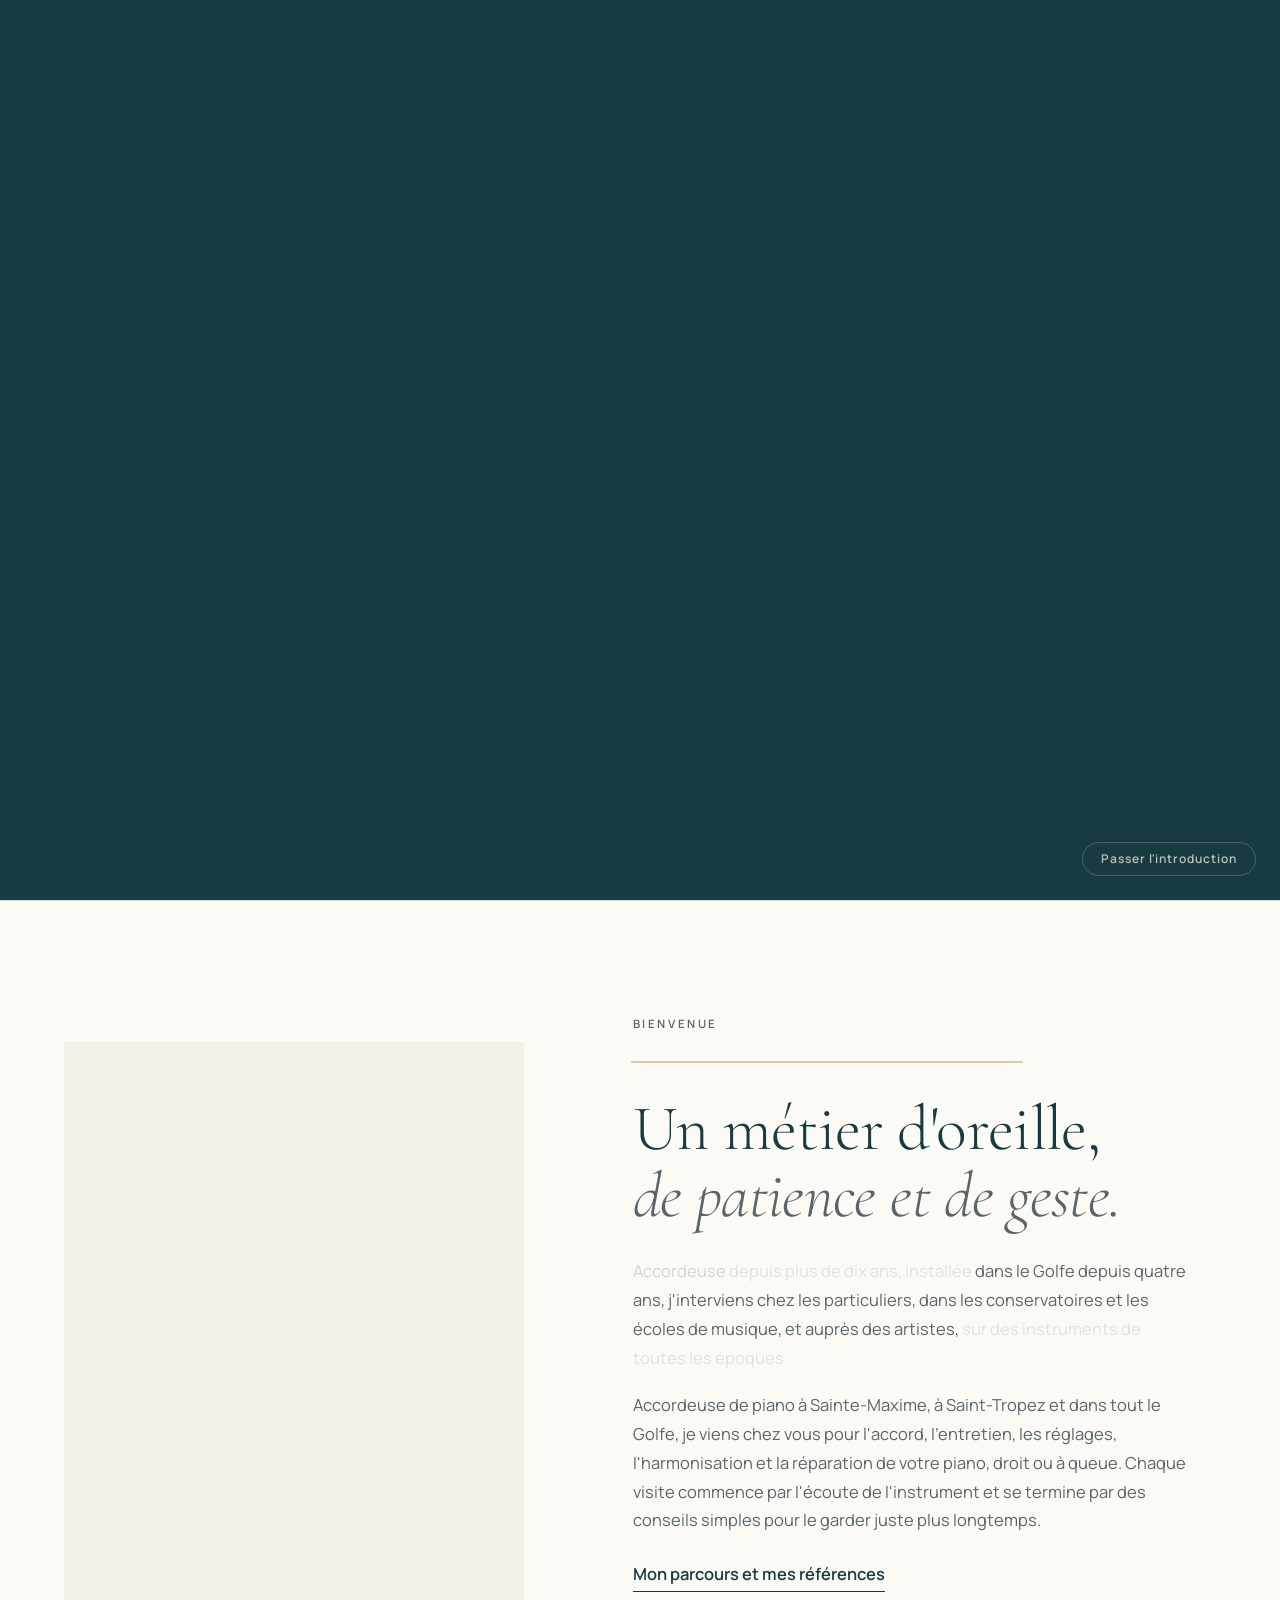
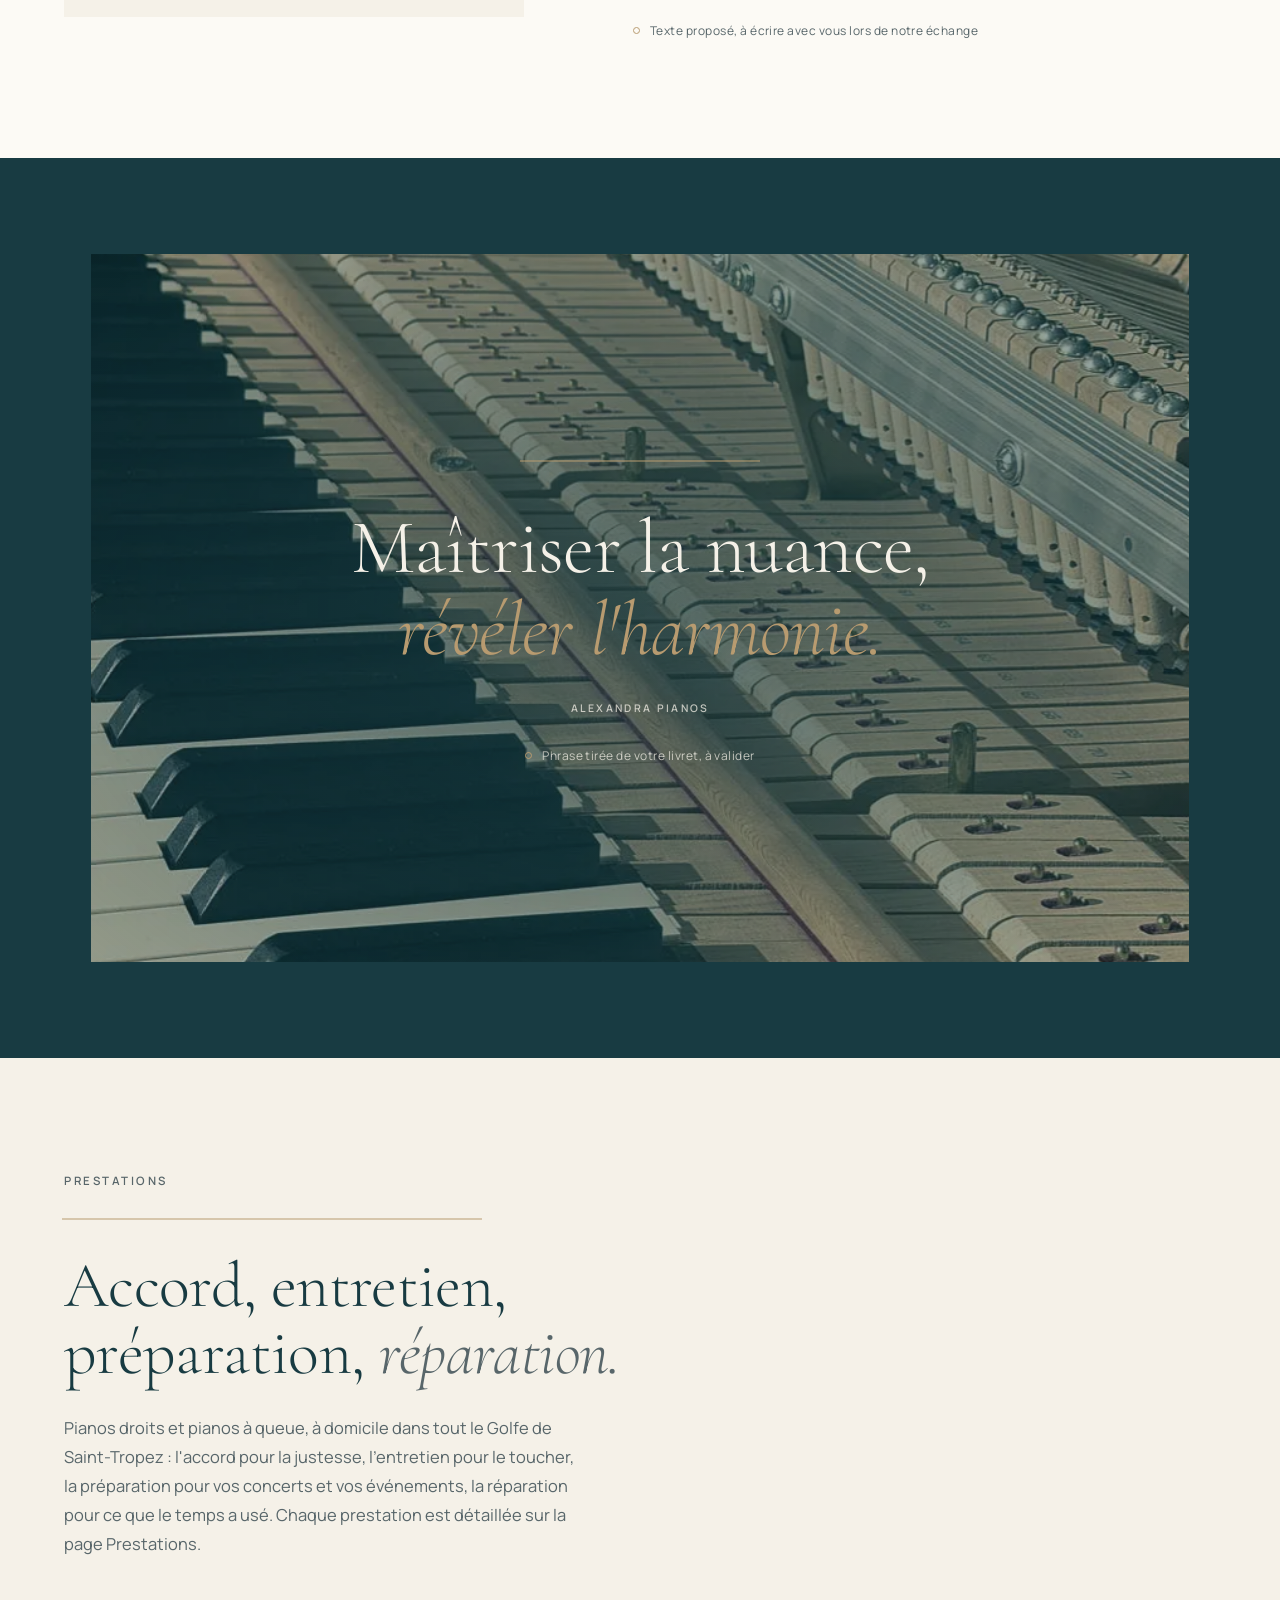
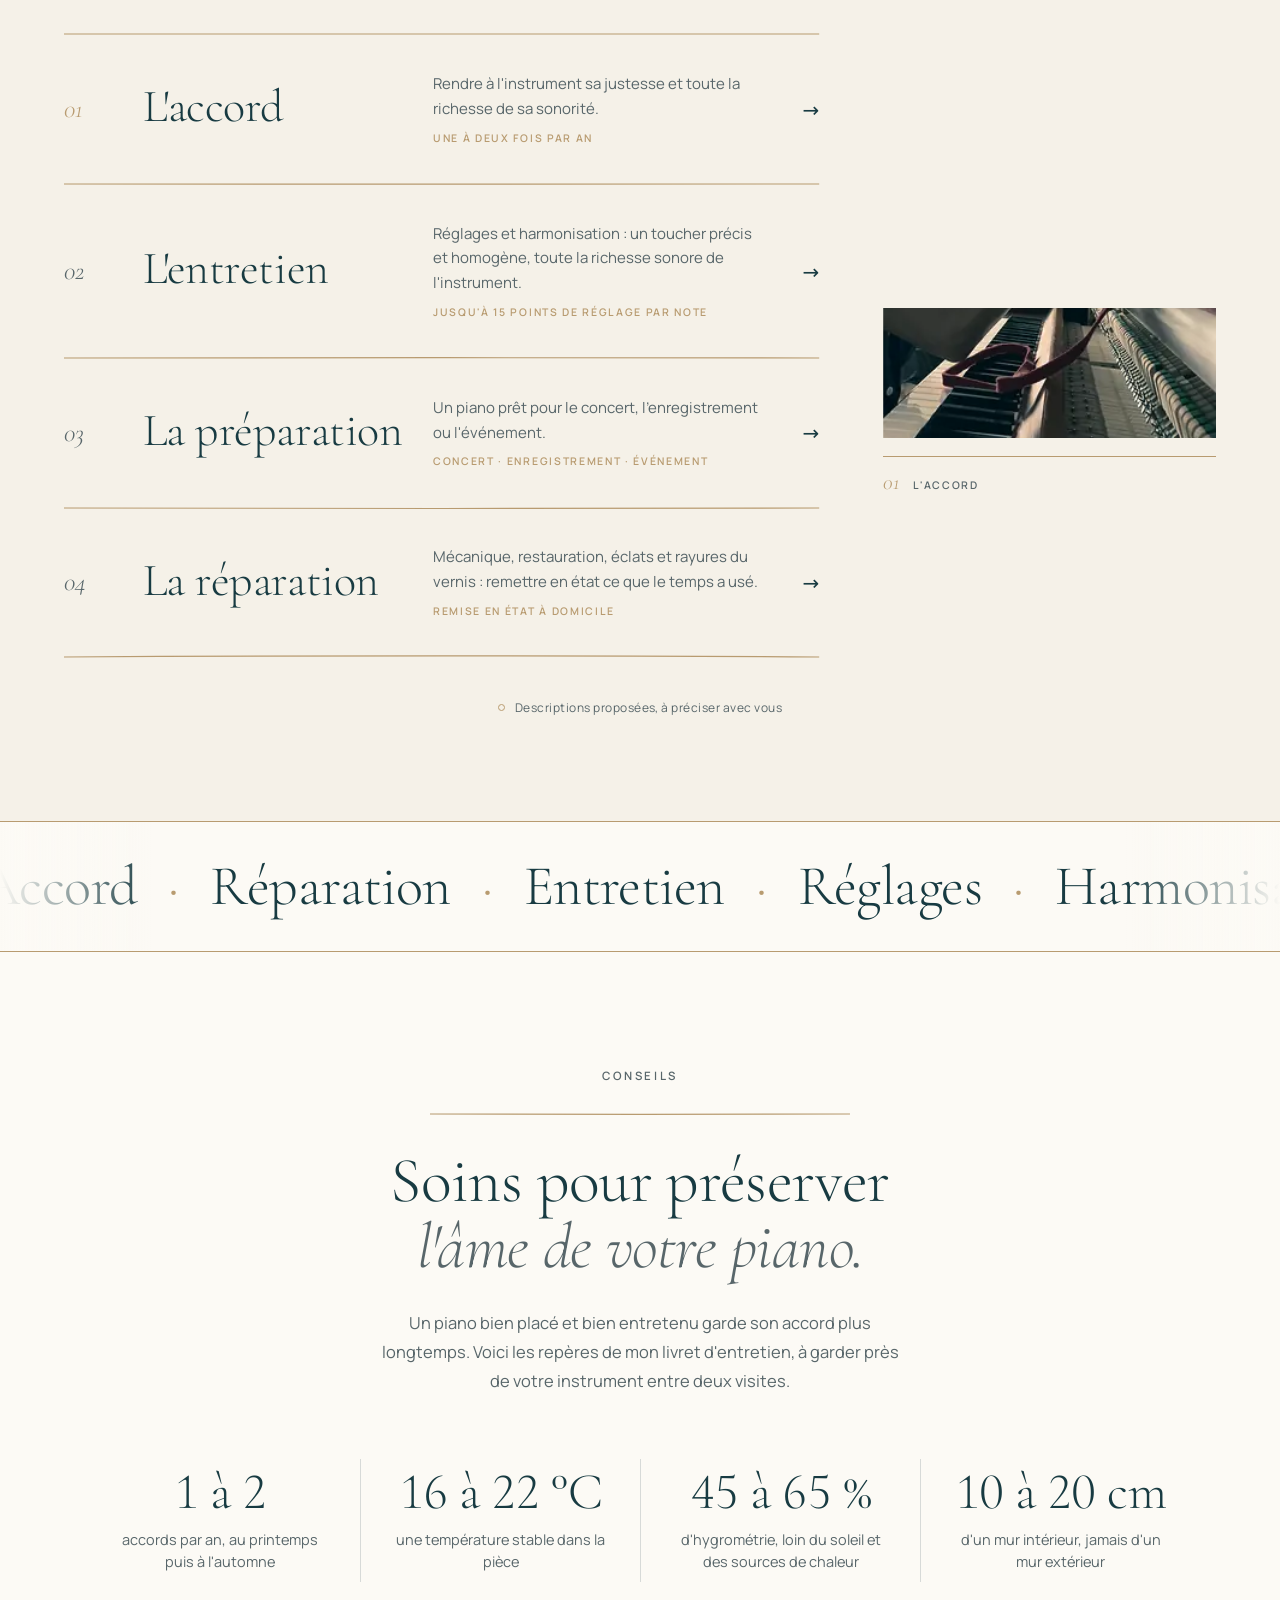
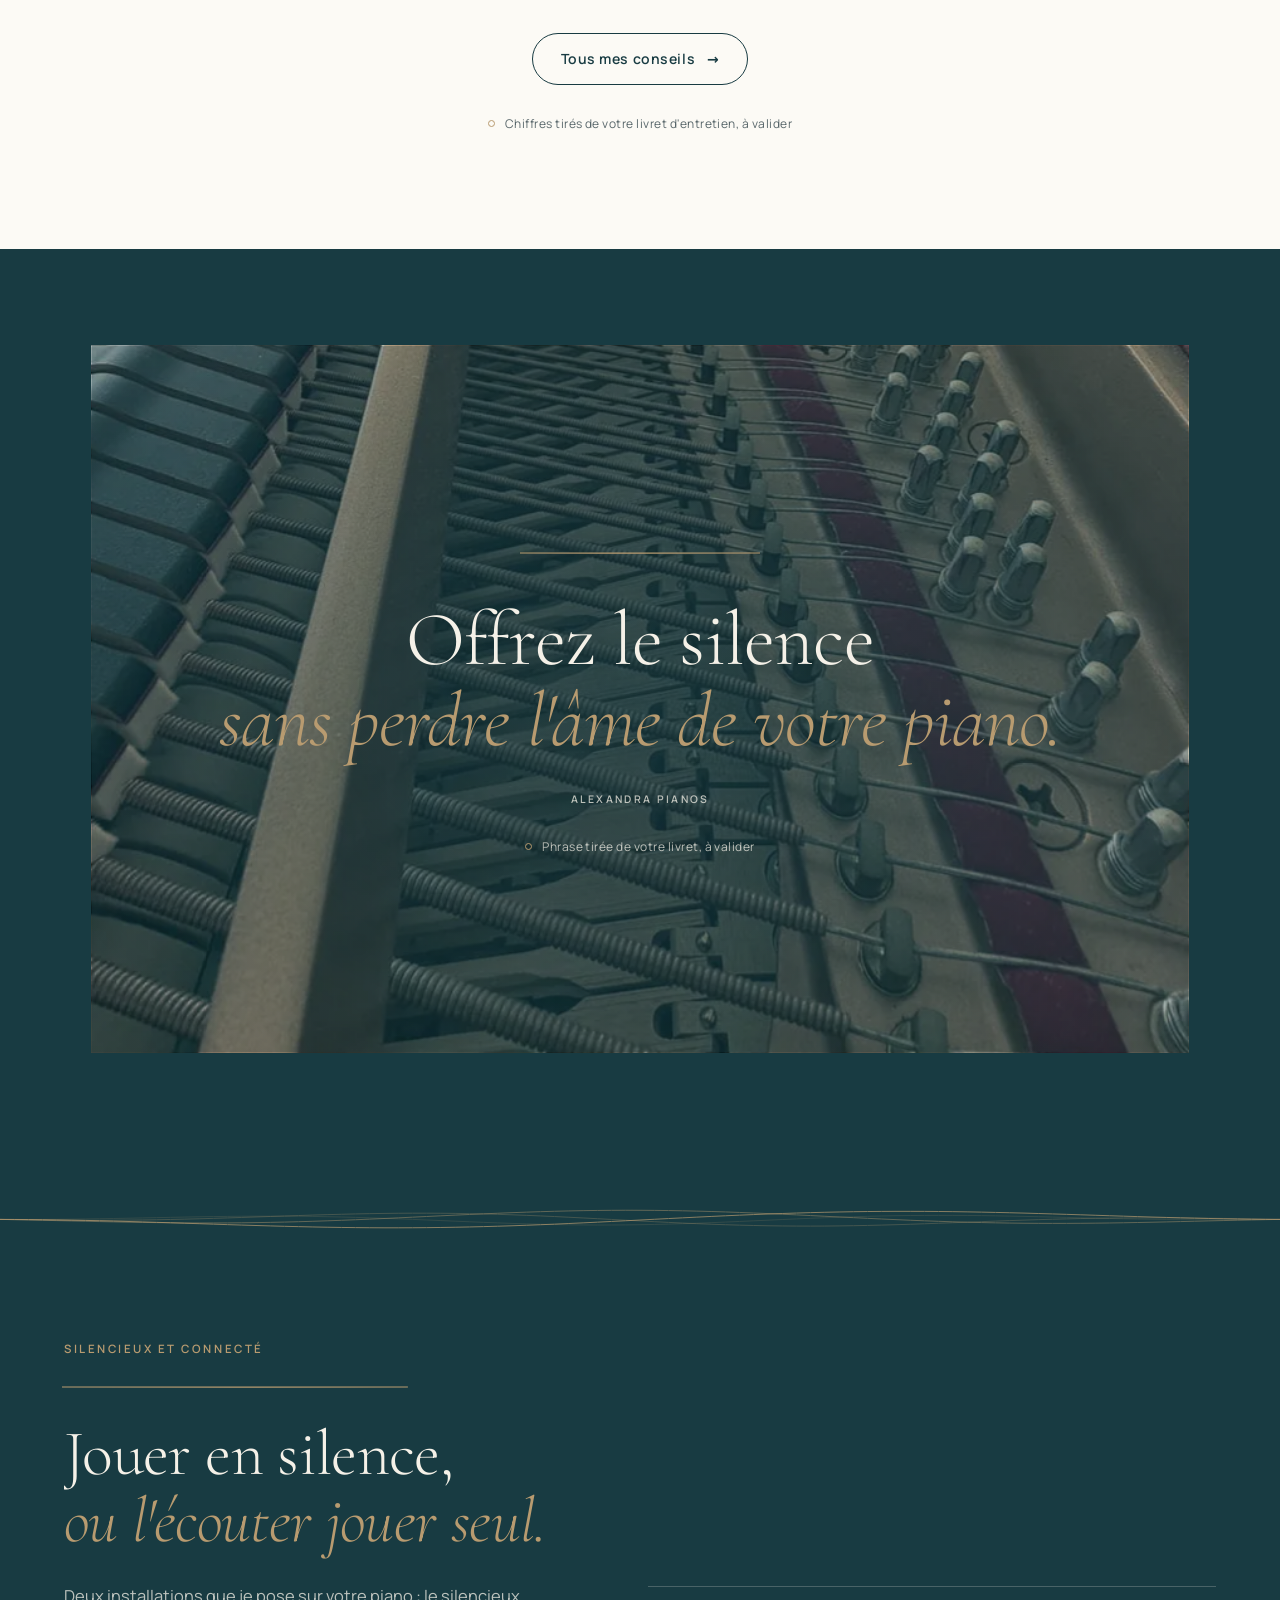
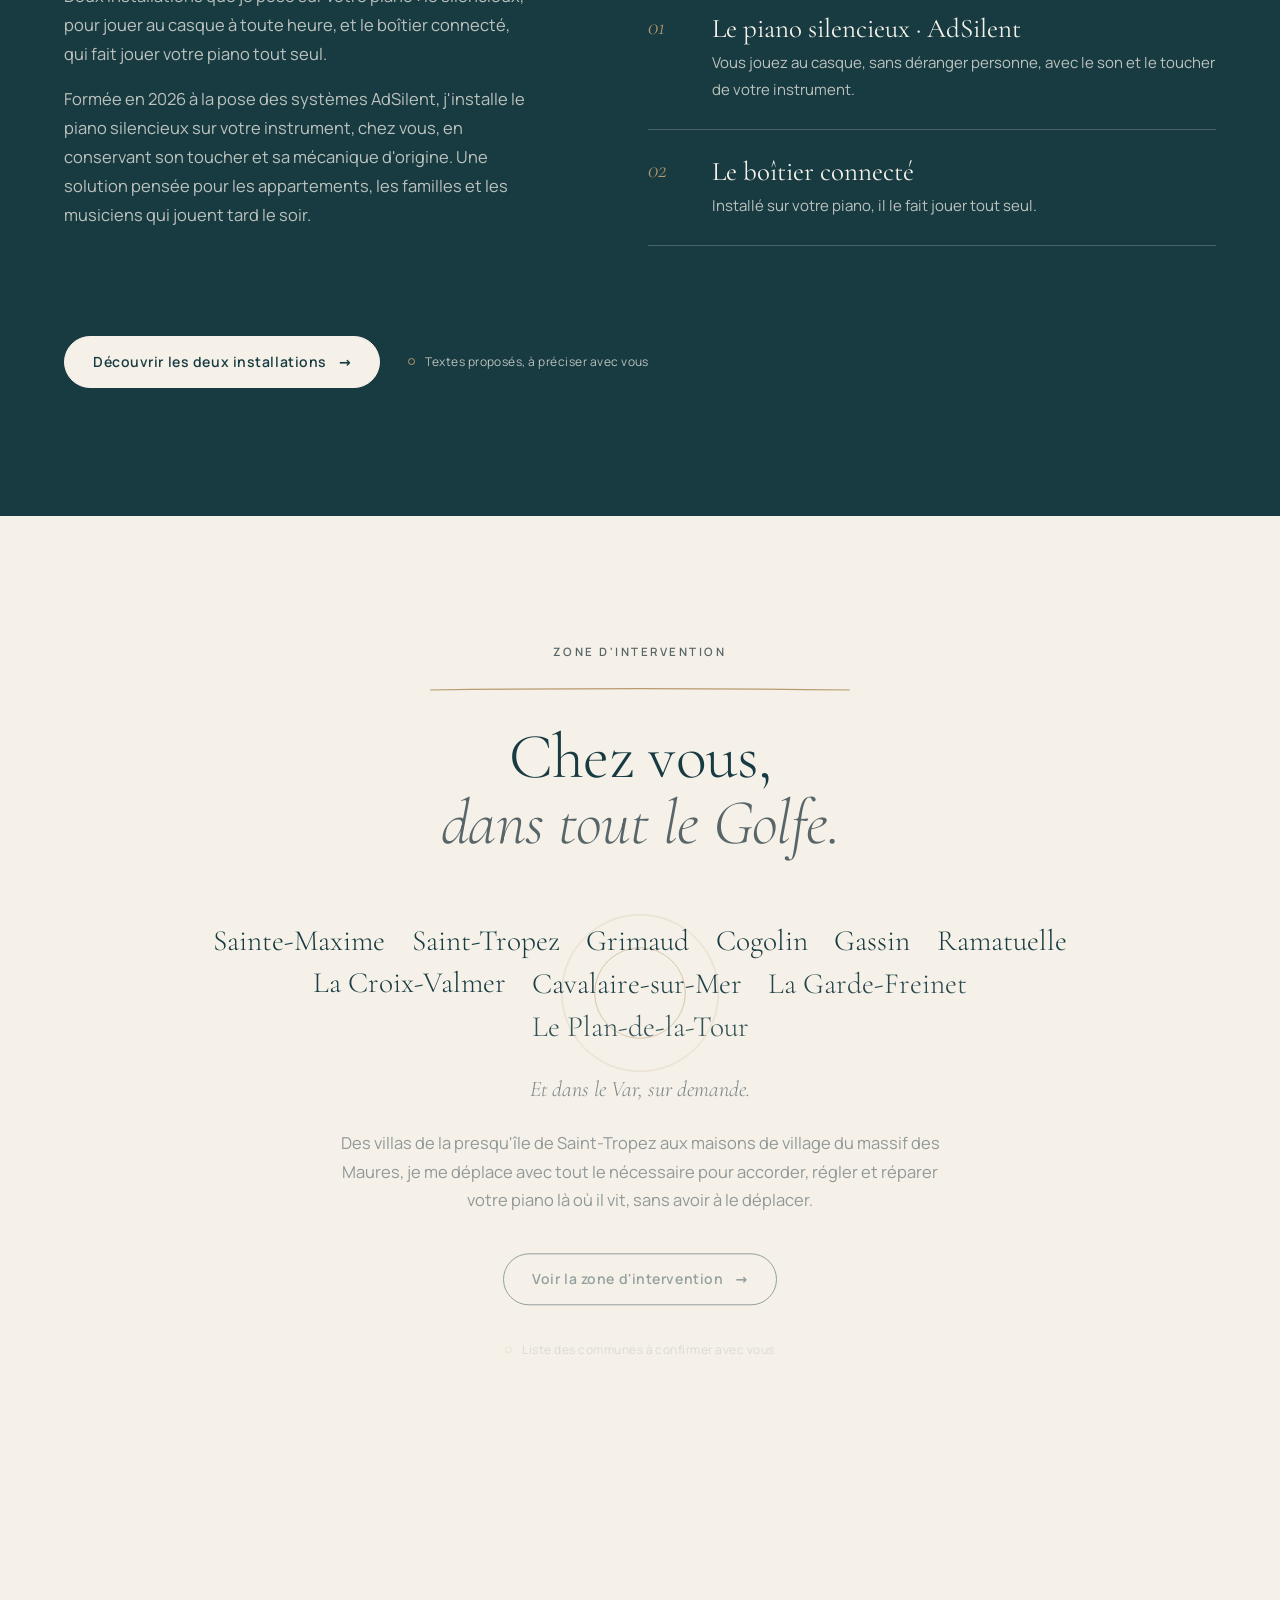
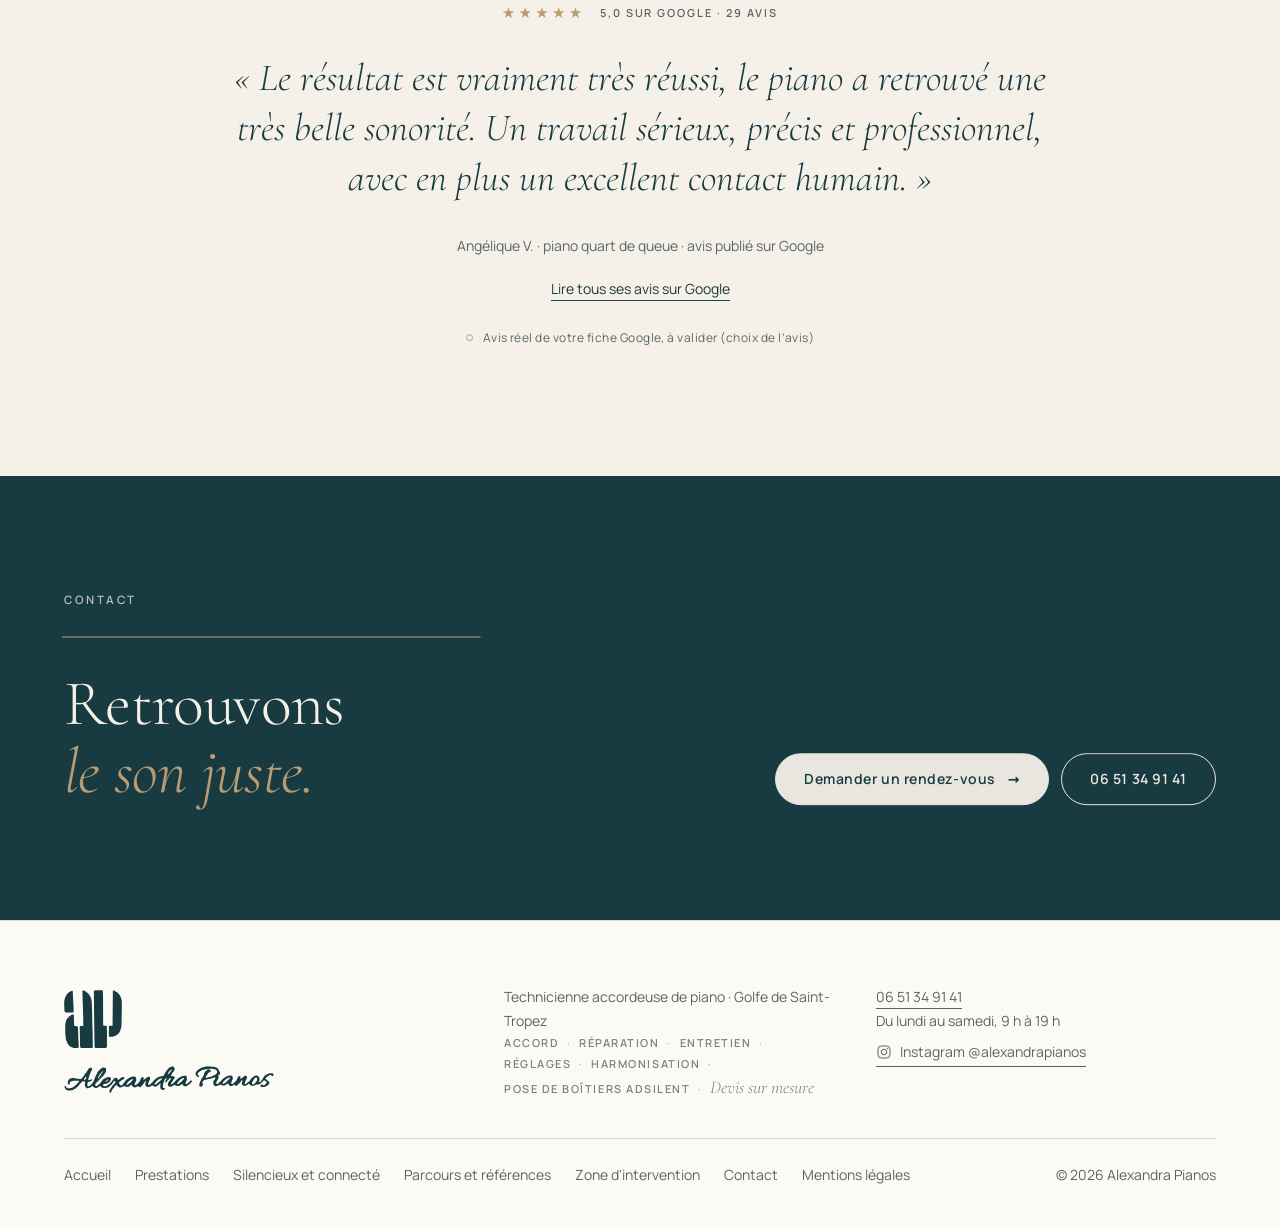
==== commit 245fa283: "Page Contact « la lettre à compléter », 3 avis Google réels, 4 images (Zone, Préparation), notes pho" ====
--- a/index.html
+++ b/index.html
@@ -281,6 +281,16 @@
     <p class="a-valider a-valider--centre" data-apparition>Liste des communes à confirmer avec vous</p>
   </section>
 
+  <section class="avis-section" aria-label="Avis de clients">
+    <figure class="avis ">
+      <p class="avis__note" data-apparition><span class="avis__etoiles" aria-hidden="true">★★★★★</span><span>5,0 sur Google · 29 avis</span></p>
+      <blockquote class="avis__citation" data-apparition><p>« Le résultat est vraiment très réussi, le piano a retrouvé une très belle sonorité. Un travail sérieux, précis et professionnel, avec en plus un excellent contact humain. »</p></blockquote>
+      <figcaption class="avis__auteur" data-apparition>Angélique V. · piano quart de queue · <span>avis publié sur Google</span></figcaption>
+      <p class="avis__tous" data-apparition><a class="lien" href="https://maps.google.com/?cid=6166670968138181458" target="_blank" rel="noopener">Lire tous ses avis sur Google<span class="visuellement-cache"> (nouvel onglet)</span></a></p>
+    </figure>
+    <p class="a-valider a-valider--centre" data-apparition>Avis réel de votre fiche Google, à valider (choix de l’avis)</p>
+  </section>
+
   <section class="bande-contact" aria-labelledby="titre-bande-contact">
     <div>
       <p class="surtitre" data-apparition>Contact</p>
--- a/assets/css/style.css
+++ b/assets/css/style.css
@@ -983,4 +983,158 @@
 /* 20/11 : textes de référencement ajoutés sur l'accueil */
 .tete-section--centre .tete-section__chapo { margin-left: auto; margin-right: auto; }
 .presentation-alexandra__suite { margin-top: 18px; }
-.zone__texte { max-width: 620px; margin: 22px auto 0; color: var(--encre-douce); text-align: center; }+.zone__texte { max-width: 620px; margin: 22px auto 0; color: var(--encre-douce); text-align: center; }
+/* =========================================================
+   21/11 : page Contact « la lettre à compléter »
+   Le visiteur écrit à Alexandra en remplissant les blancs ; l'accordeur suit la lettre.
+   ========================================================= */
+.lettre {
+  display: grid; grid-template-columns: minmax(0, 1fr) clamp(280px, 27vw, 380px); gap: clamp(40px, 6vw, 96px);
+  align-items: start; padding: 0 var(--marge) clamp(80px, 10vw, 140px); max-width: 1440px;
+}
+.lettre__papier {
+  position: relative; padding: clamp(32px, 5vw, 72px) clamp(24px, 5vw, 76px) clamp(36px, 5vw, 64px);
+  background-color: var(--fond-2); border-top: 1px solid var(--accent);
+  /* les lignes très fines d'un papier à lettres */
+  background-image: repeating-linear-gradient(transparent 0 calc(2.2em - 1px), rgba(24, 59, 66, .05) calc(2.2em - 1px) 2.2em);
+}
+.lettre__date { margin: 0 0 clamp(26px, 3vw, 40px); text-align: right; font: italic 300 19px/1.3 var(--titres); color: var(--encre-douce); }
+.lettre__texte {
+  margin: 0 0 .9em; max-width: 30em;
+  font: 300 calc(clamp(24px, 2.35vw, 36px) * var(--titre-echelle))/2.05 var(--titres); color: var(--encre);
+}
+
+/* Les blancs de la lettre */
+.blanc { position: relative; display: inline-block; vertical-align: baseline; max-width: 100%; }
+.blanc input, .blanc select {
+  font: italic 300 1em/1.2 var(--titres); color: var(--encre);
+  background-color: transparent; border: 0; border-bottom: 1px solid rgba(24, 59, 66, .45); border-radius: 0;
+  padding: 0 .12em .02em; margin: 0 .06em; max-width: 100%; min-width: 4ch;
+  transition: border-color .5s var(--courbe), color .5s var(--courbe);
+}
+.blanc input { width: 10ch; }
+.blanc input[type="tel"] { width: 9ch; }
+.blanc input[type="email"] { width: 14ch; }
+.blanc select { width: 6ch; appearance: none; -webkit-appearance: none; cursor: pointer; padding-right: .9em;
+  background: linear-gradient(45deg, transparent 50%, var(--accent) 50%) calc(100% - 8px) 58% / 5px 5px no-repeat,
+              linear-gradient(135deg, var(--accent) 50%, transparent 50%) calc(100% - 3px) 58% / 5px 5px no-repeat; }
+.blanc select option { font: 16px var(--texte); font-style: normal; color: #222; }
+.blanc input::placeholder { color: rgba(88, 102, 106, .55); }
+.blanc input:focus, .blanc select:focus { outline: none; border-bottom-color: var(--accent); }
+.blanc input:focus-visible, .blanc select:focus-visible { box-shadow: 0 2px 0 var(--accent); }
+.blanc.est-rempli input, .blanc.est-rempli select { border-bottom-color: var(--accent); }
+.blanc select.est-vide { color: rgba(88, 102, 106, .6); }
+/* Message d'erreur sous le blanc, sans casser la phrase */
+.blanc .fg-erreur { position: absolute; left: .2em; top: calc(100% - .35em); z-index: 2; width: max-content; max-width: min(70vw, 250px);
+  margin: 0; font: 500 12px/1.35 var(--texte); font-style: normal; color: #A23B3B; white-space: normal; }
+.blanc.is-invalide input, .blanc.is-invalide select { border-bottom-color: #A23B3B; }
+.blanc:not(.is-invalide) .fg-erreur { color: var(--encre-douce); }
+.fg-erreur:empty, .fg-resume:empty { display: none; }
+.fg-suggestion { font: inherit; color: var(--encre); background: none; border: 0; padding: 0; text-decoration: underline; text-underline-offset: 3px; cursor: pointer; }
+.fg-resume { flex-basis: 100%; margin: 0; font-size: 13px; color: #A23B3B; }
+
+/* Le post-scriptum */
+.lettre__ps { position: relative; margin: clamp(20px, 3vw, 34px) 0 0; max-width: 34em; }
+.lettre__ps label { display: block; margin-bottom: 6px; font-size: 14px; color: var(--encre-douce); }
+.lettre__ps small { font-size: 12px; }
+.lettre__ps-marque { font: italic 400 24px/1 var(--titres); color: var(--accent); margin-right: 6px; }
+.lettre__ps textarea {
+  width: 100%; min-height: 3.2em; padding: 6px 0; resize: vertical; background: transparent; border: 0;
+  border-bottom: 1px solid rgba(24, 59, 66, .3); border-radius: 0; font: italic 300 22px/1.5 var(--titres); color: var(--encre);
+}
+.lettre__ps textarea:focus { outline: none; border-bottom-color: var(--accent); }
+.lettre__ps .fg-erreur { margin: 6px 0 0; font-size: 12px; color: #A23B3B; }
+
+/* La fin de la lettre : la corde, la formule, l'envoi */
+.lettre__fin { display: flex; flex-wrap: wrap; align-items: center; gap: 18px 28px; margin-top: clamp(30px, 4vw, 52px); }
+.lettre__fin .corde { flex-basis: 100%; width: 100%; height: 24px; margin: 0; }
+.lettre__salut { flex: 1 1 auto; margin: 0; font: italic 300 clamp(24px, 2.2vw, 32px)/1.2 var(--titres); color: var(--encre); }
+.lettre__fin .formulaire__retour { flex-basis: 100%; margin: 0; min-height: 0; font-size: 14px; color: var(--encre-douce); }
+.lettre__fin .formulaire__retour:empty { display: none; }
+.lettre__rgpd { flex-basis: 100%; margin: 0; font-size: 12.5px; color: var(--encre-douce); }
+
+/* La colonne de côté : l'accordeur, puis le téléphone */
+.lettre__cote { position: sticky; top: calc(var(--entete) + 28px); display: grid; gap: 34px; }
+.accord {
+  padding: 26px 24px 22px; background: var(--nuit); color: var(--sur-sombre);
+  font: 600 10px/1 var(--texte); letter-spacing: .18em; text-transform: uppercase;
+}
+.accord__la { margin: 0 0 22px; color: var(--sur-sombre-doux); }
+.accord__echelle { position: relative; height: 30px; display: flex; justify-content: space-between; align-items: flex-end; }
+.accord__echelle i { display: block; width: 1px; height: 8px; background: rgba(245, 241, 232, .45); }
+.accord__echelle i:nth-child(5n+1) { height: 14px; background: rgba(245, 241, 232, .75); }
+.accord__echelle .accord__centre { height: 22px; background: #F5F1E8; transition: background-color .6s var(--courbe); }
+.accord__aiguille {
+  position: absolute; left: 8%; bottom: -3px; width: 1.5px; height: 34px; background: var(--accent);
+  transform: translateX(-50%); transform-origin: 50% 100%; box-shadow: 0 0 12px rgba(184, 155, 112, .9);
+  transition: left 1.1s cubic-bezier(.34, 1.56, .64, 1);
+}
+.accord__etat { display: flex; justify-content: space-between; align-items: baseline; gap: 12px; margin: 20px 0 0;
+  font: italic 300 21px/1.2 var(--titres); letter-spacing: 0; text-transform: none; color: var(--sur-sombre); }
+.accord__compte { font: 600 10px/1 var(--texte); letter-spacing: .16em; color: var(--sur-sombre-doux); white-space: nowrap; }
+.accord.est-juste .accord__centre { background: var(--accent); }
+.accord.est-juste .accord__etat span:first-child { color: var(--accent); }
+.accord.vibre .accord__aiguille { animation: aiguille-vibre .7s ease-out; }
+@keyframes aiguille-vibre {
+  0% { transform: translateX(-50%) rotate(0); } 20% { transform: translateX(-50%) rotate(4deg); }
+  45% { transform: translateX(-50%) rotate(-2.5deg); } 70% { transform: translateX(-50%) rotate(1.2deg); } 100% { transform: translateX(-50%) rotate(0); }
+}
+.vive-voix .surtitre { margin-bottom: 10px; }
+.vive-voix__tel { display: inline-block; font: 300 calc(clamp(32px, 2.8vw, 42px) * var(--titre-echelle))/1.1 var(--titres); color: var(--encre); text-decoration: none;
+  background: linear-gradient(var(--accent), var(--accent)) left bottom / 0 1px no-repeat; transition: background-size .6s var(--courbe); }
+.vive-voix__tel:hover { background-size: 100% 1px; }
+.vive-voix p { margin: 12px 0 0; font-size: 15px; color: var(--encre-douce); }
+.lettre__cote .a-valider { margin: 0; }
+
+@media (max-width: 1000px) {
+  .lettre { grid-template-columns: 1fr; }
+  .lettre__cote { position: static; display: contents; }
+  /* Sur téléphone et tablette, l'accordeur devient un fin bandeau collé sous l'en-tête, au-dessus de la lettre */
+  .accord { position: sticky; top: var(--entete); z-index: 5; order: -1; display: grid; grid-template-columns: auto 1fr; align-items: center; gap: 4px 16px;
+    padding: 12px var(--marge); margin: 0 calc(var(--marge) * -1); }
+  .accord__la { margin: 0; }
+  .accord__echelle { height: 22px; }
+  .accord__aiguille { height: 26px; }
+  .accord__etat { grid-column: 1 / -1; margin: 4px 0 0; font-size: 17px; }
+  .vive-voix { order: 2; }
+  .lettre__cote .a-valider { order: 3; }
+}
+@media (max-width: 760px) {
+  .lettre { padding-bottom: 110px; }
+  .lettre__texte { line-height: 2.15; }
+  .lettre__date { text-align: left; }
+}
+@media (prefers-reduced-motion: reduce) { .accord__aiguille { transition: none; } .accord.vibre .accord__aiguille { animation: none; } }
+/* La liste des communes : pas de petite flèche du navigateur dans le blanc */
+.blanc input::-webkit-calendar-picker-indicator { display: none !important; }
+/* Sur téléphone, l en-tête ne suit pas le défilement : le bandeau de l accordeur se colle tout en haut */
+@media (max-width: 760px) { .accord { top: 0; } }
+
+/* =========================================================
+   21/11 : avis Google (réels, recopiés ; pas de module Google)
+   ========================================================= */
+.avis-section { padding: clamp(80px, 10vw, 140px) var(--marge); background: var(--fond-2); text-align: center; }
+.avis-section--references { background: var(--fond); padding-top: clamp(40px, 6vw, 80px); }
+.avis { margin: 0 auto; max-width: 860px; }
+.avis__note { display: inline-flex; align-items: center; gap: 14px; margin: 0 0 clamp(22px, 3vw, 34px);
+  font: 600 11px/1 var(--texte); letter-spacing: .18em; text-transform: uppercase; color: var(--encre-douce); }
+.avis__etoiles { font-size: 15px; letter-spacing: .22em; color: var(--accent); }
+.avis__citation { margin: 0; }
+.avis__citation p { margin: 0; font: italic 300 calc(clamp(26px, 3vw, 44px) * var(--titre-echelle))/1.3 var(--titres); color: var(--encre); }
+.avis__auteur { margin: clamp(20px, 2.5vw, 30px) 0 0; font-size: 14px; color: var(--encre-douce); }
+.avis__auteur span { white-space: nowrap; }
+.avis__tous { margin: 18px 0 0; font-size: 14px; }
+.avis-section .a-valider { margin-top: 26px; }
+
+/* Version courte, dans la colonne du Contact */
+.avis--court { text-align: left; padding-top: 26px; border-top: 1px solid var(--trait); }
+.avis--court .avis__note { margin-bottom: 14px; gap: 10px; font-size: 10px; }
+.avis--court .avis__etoiles { font-size: 13px; }
+.avis--court .avis__citation p { font-size: 22px; line-height: 1.35; }
+.avis--court .avis__auteur { margin-top: 12px; font-size: 13px; }
+.avis--court .avis__tous { margin-top: 10px; font-size: 13px; }
+@media (max-width: 1000px) { .lettre__cote .avis--court { order: 2; } }
+/* 21/11 : la note pour les photos d artistes passe SOUS la photo des références */
+.references-section__visuel { flex-direction: column; align-items: flex-end; gap: 16px; }
+.references-section__visuel .a-valider { max-width: 420px; margin: 0; }
+@media (max-width: 900px) { .references-section__visuel { align-items: flex-start; } }
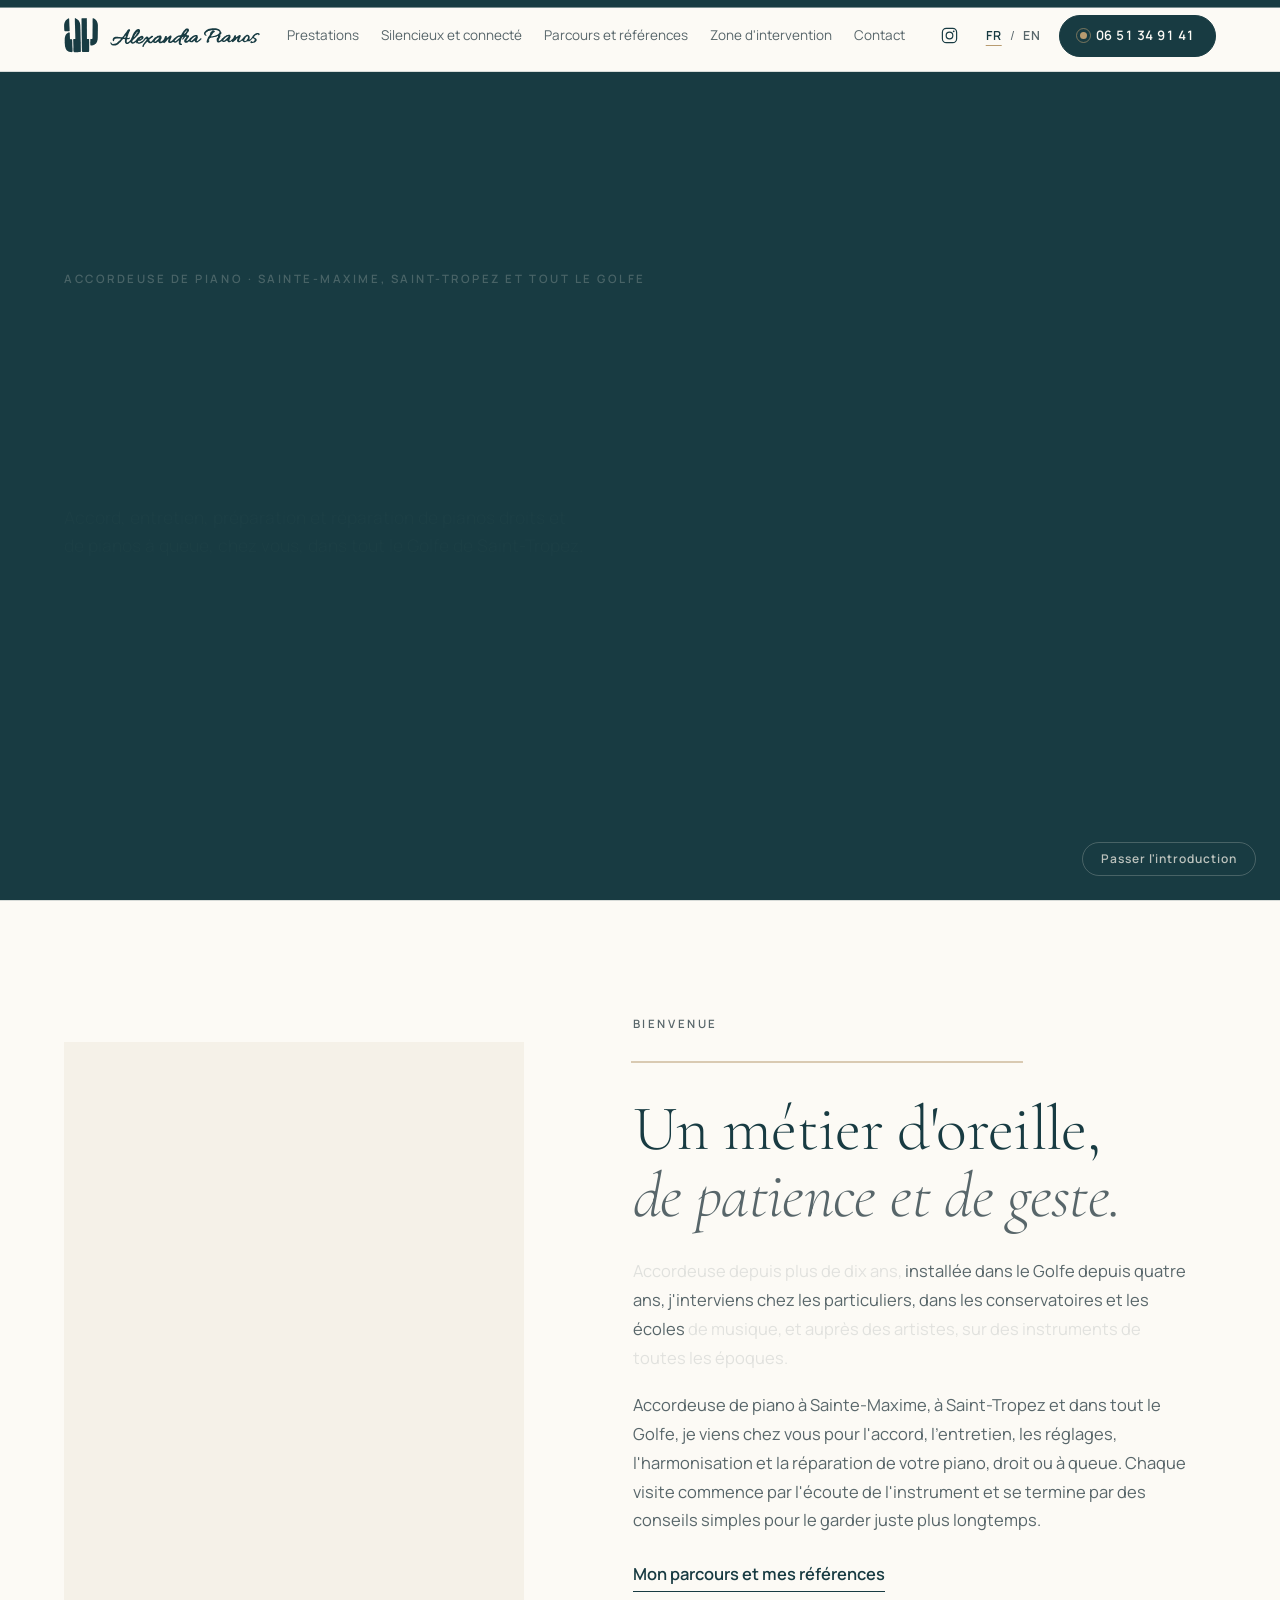
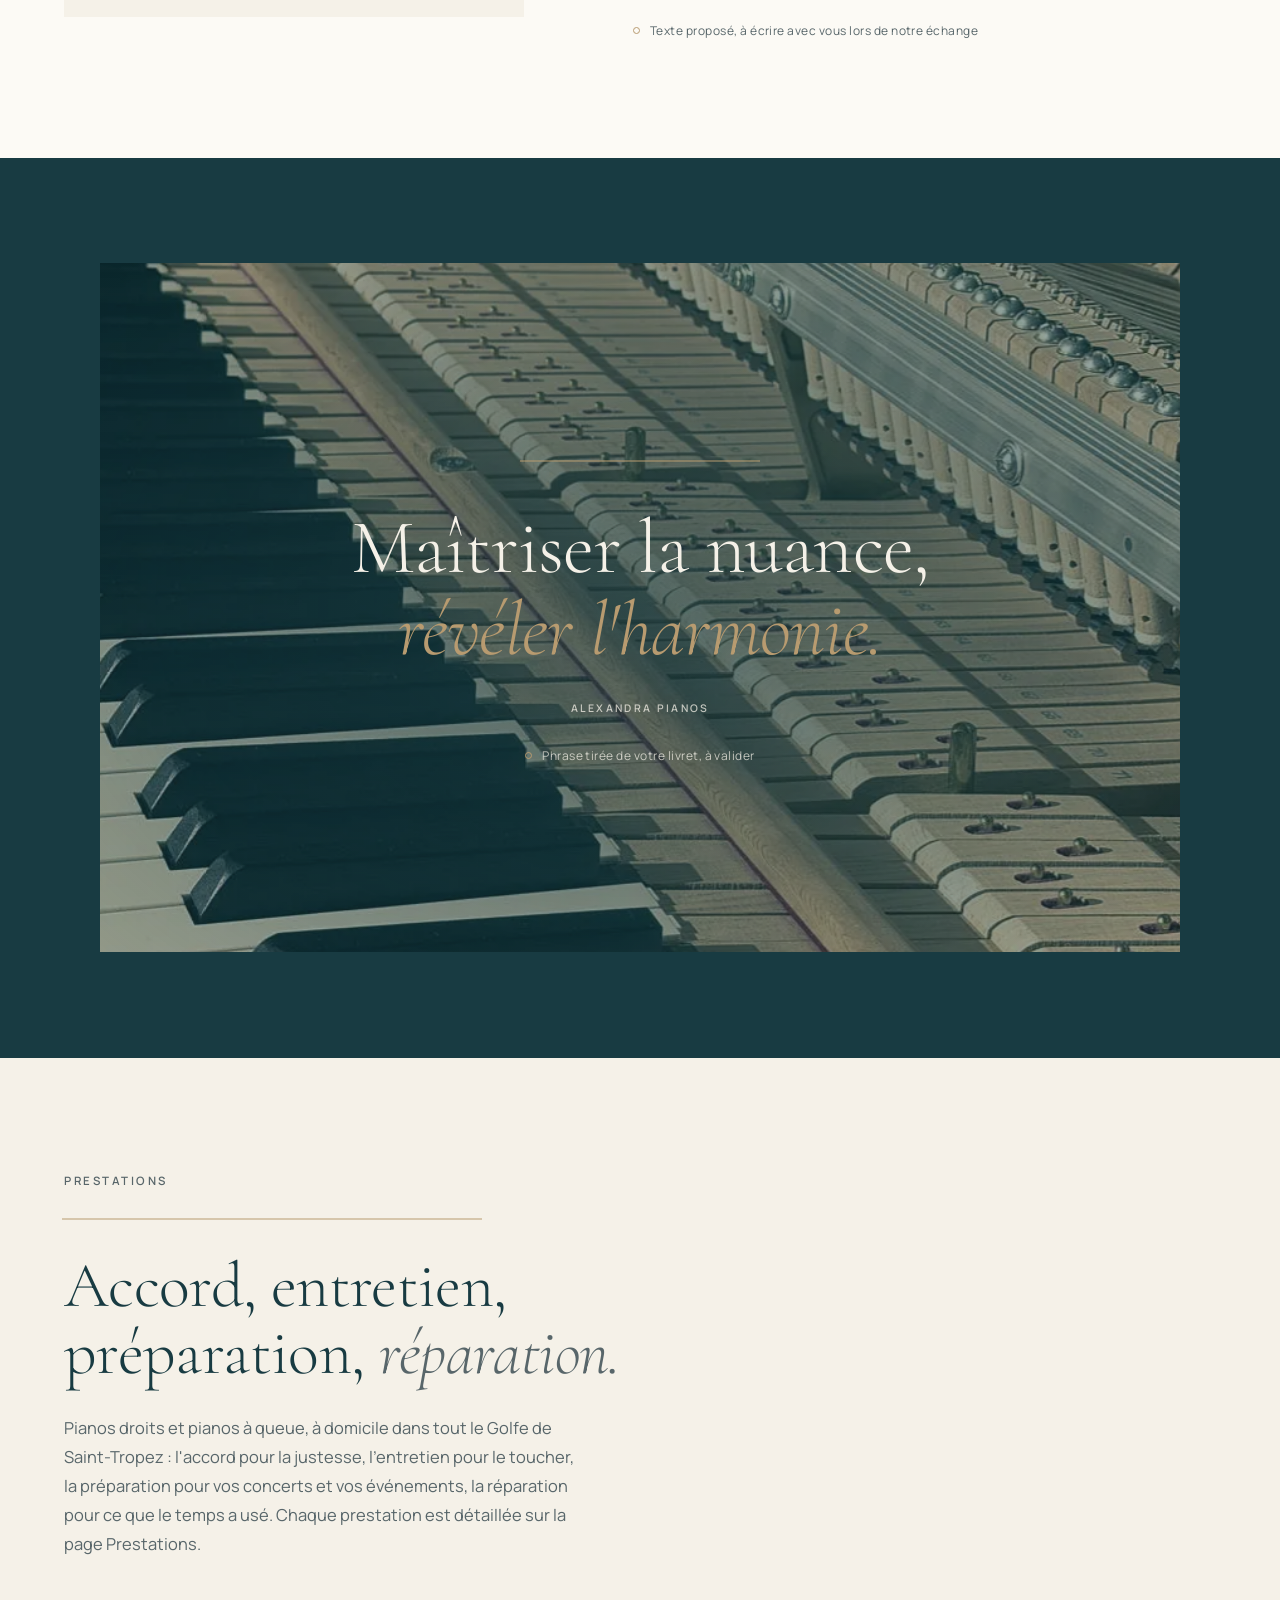
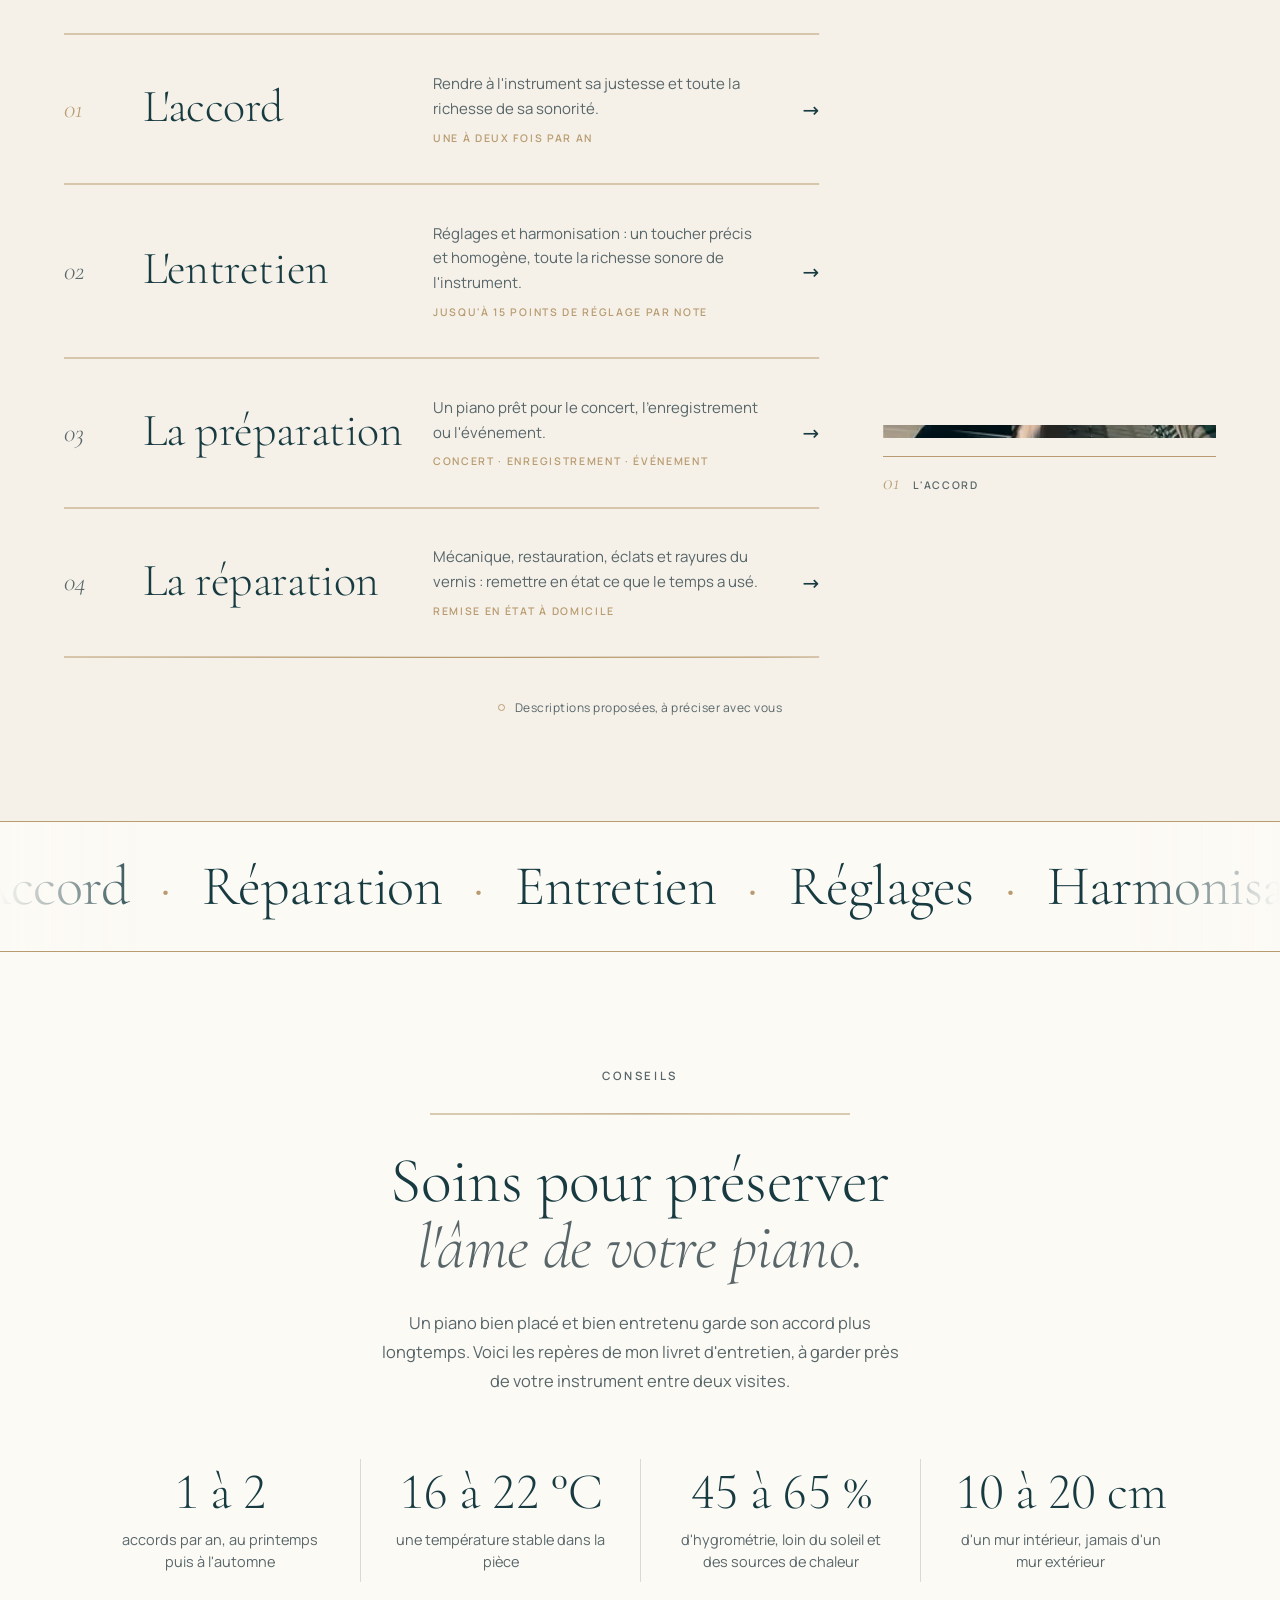
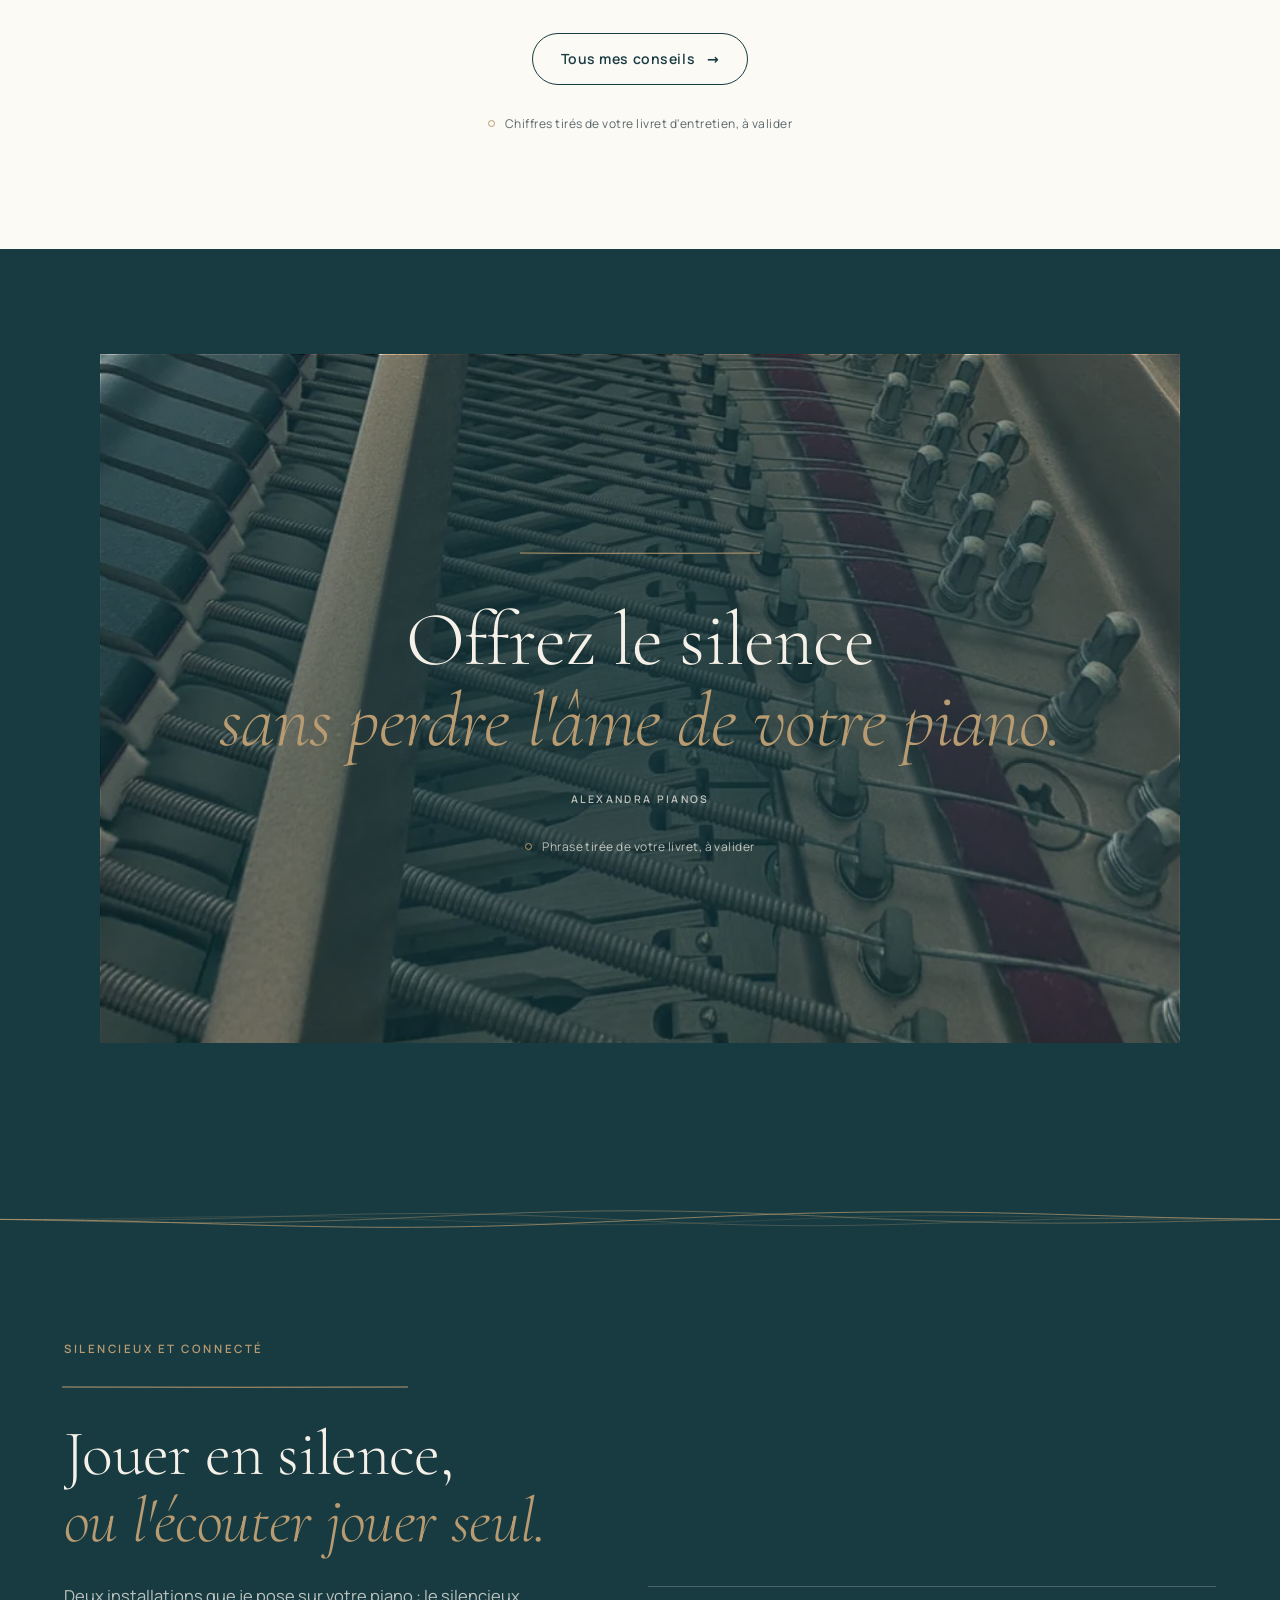
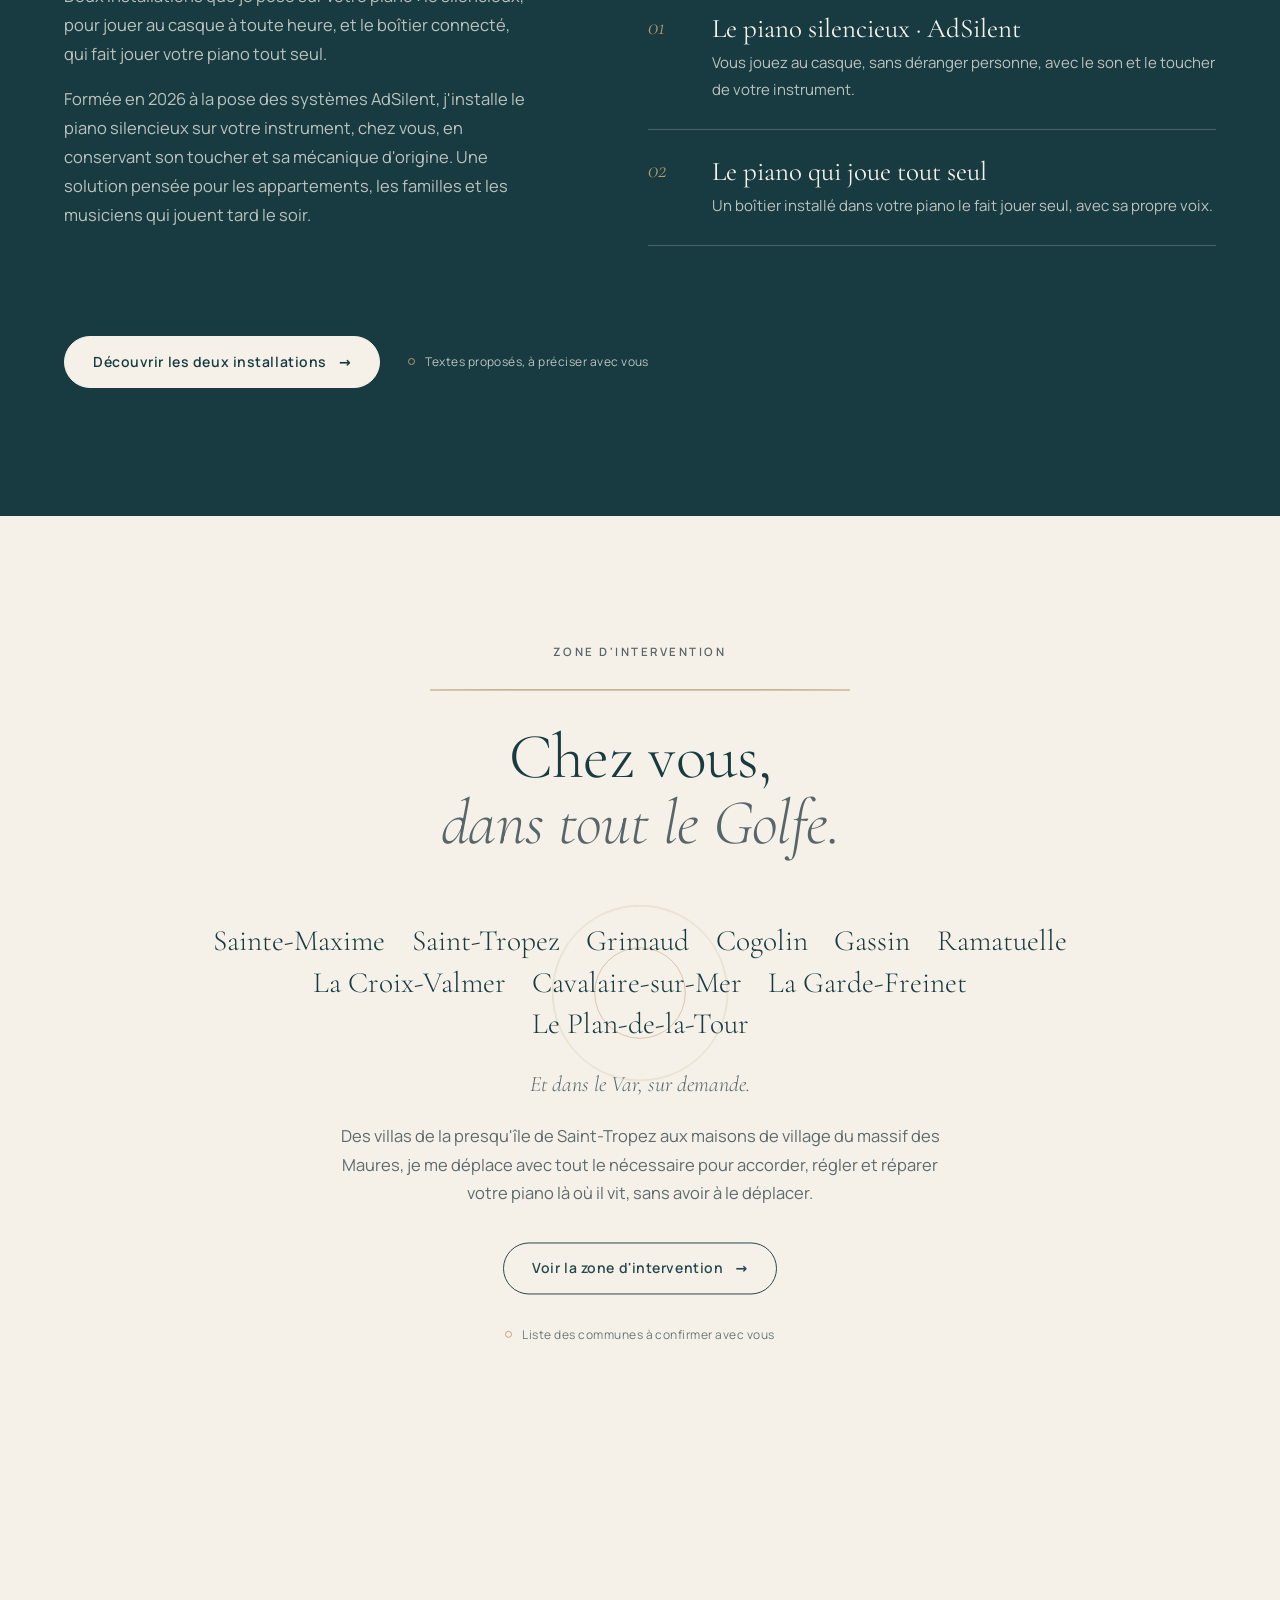
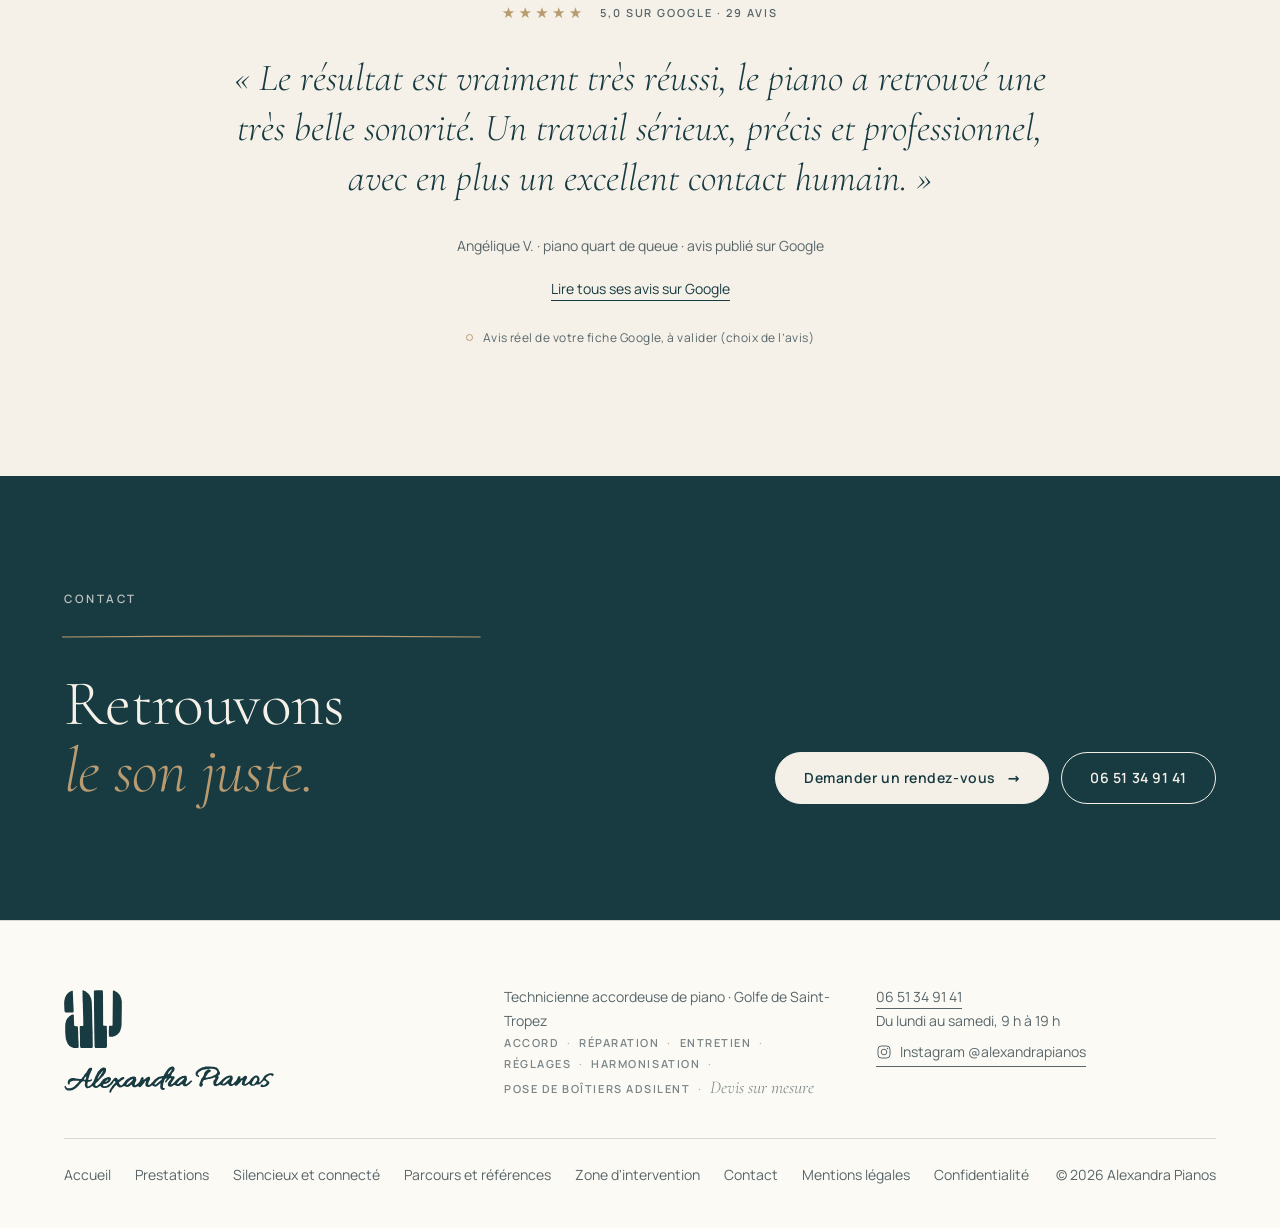
==== commit c7ff9158: "Pages légales (mentions complètes, confidentialité), page Silencieux et connecté avec le piano qui j" ====
--- a/index.html
+++ b/index.html
@@ -245,7 +245,7 @@
     </div>
     <ol class="adsilent__etapes">
       <li data-apparition><span>01</span><h3>Le piano silencieux · AdSilent</h3><p>Vous jouez au casque, sans déranger personne, avec le son et le toucher de votre instrument.</p></li>
-      <li data-apparition><span>02</span><h3>Le boîtier connecté</h3><p>Installé sur votre piano, il le fait jouer tout seul.</p></li>
+      <li data-apparition><span>02</span><h3>Le piano qui joue tout seul</h3><p>Un boîtier installé dans votre piano le fait jouer seul, avec sa propre voix.</p></li>
     </ol>
     <div class="adsilent__contact" data-apparition>
       <a class="bouton bouton--clair" href="silencieux-et-connecte.html">Découvrir les deux installations <span class="fleche" aria-hidden="true">→</span></a>
@@ -314,7 +314,7 @@
     <p><a class="lien" href="tel:+33651349141">06 51 34 91 41</a><br>Du lundi au samedi, 9 h à 19 h<br><a class="lien lien--reseau" href="https://www.instagram.com/alexandrapianos/" target="_blank" rel="noopener"><svg class="icone-reseau" viewBox="0 0 24 24" aria-hidden="true" focusable="false"><rect x="3" y="3" width="18" height="18" rx="5" fill="none" stroke="currentColor" stroke-width="1.5"/><circle cx="12" cy="12" r="4.2" fill="none" stroke="currentColor" stroke-width="1.5"/><circle cx="17.3" cy="6.7" r="1.1" fill="currentColor"/></svg>Instagram @alexandrapianos</a></p>
   </div>
   <div class="pied__bas">
-    <nav aria-label="Pages du site"><a href="index.html">Accueil</a><a href="prestations.html">Prestations</a><a href="silencieux-et-connecte.html">Silencieux et connecté</a><a href="parcours-et-references.html">Parcours et références</a><a href="zone-d-intervention.html">Zone d'intervention</a><a href="contact.html">Contact</a><a href="mentions-legales.html">Mentions légales</a></nav>
+    <nav aria-label="Pages du site"><a href="index.html">Accueil</a><a href="prestations.html">Prestations</a><a href="silencieux-et-connecte.html">Silencieux et connecté</a><a href="parcours-et-references.html">Parcours et références</a><a href="zone-d-intervention.html">Zone d'intervention</a><a href="contact.html">Contact</a><a href="mentions-legales.html">Mentions légales</a><a href="confidentialite.html">Confidentialité</a></nav>
     <p>© 2026 Alexandra Pianos</p>
   </div>
 </footer>
--- a/assets/css/style.css
+++ b/assets/css/style.css
@@ -639,6 +639,34 @@
 .mentions h2 { margin: 40px 0 10px; font: 300 calc(30px * var(--titre-echelle))/1.2 var(--titres); }
 .mentions p { color: var(--encre-douce); }
 .a-confirmer { padding: 0 6px; border: 1px dashed var(--accent); border-radius: 3px; font-size: .92em; }
+
+/* Pages légales (22/11) : mentions légales et confidentialité */
+.legal { max-width: 780px; padding: 0 var(--marge) clamp(64px, 8vw, 120px); }
+.legal__maj { margin: 0 0 28px; font-size: 13px; letter-spacing: .08em; text-transform: uppercase; color: var(--encre-douce); }
+.legal__sommaire { margin: 0 0 clamp(32px, 5vw, 56px); padding: 22px 26px; border-top: 1px solid var(--accent); border-bottom: 1px solid var(--trait); background: var(--fond-2); }
+.legal__sommaire ol { margin: 0; padding: 0 0 0 1.4em; columns: 2; column-gap: 40px; }
+.legal__sommaire li { padding: 4px 0; break-inside: avoid; color: var(--encre-douce); }
+.legal__sommaire a { color: var(--encre); text-decoration: none; border-bottom: 1px solid transparent; transition: border-color .3s var(--courbe); }
+.legal__sommaire a:hover, .legal__sommaire a:focus-visible { border-bottom-color: var(--accent); }
+.legal__section { padding: clamp(24px, 3vw, 36px) 0; border-top: 1px solid var(--trait); scroll-margin-top: calc(var(--entete) + 24px); }
+.legal__section:first-of-type { border-top: 0; padding-top: 0; }
+.legal__section h2 { margin: 0 0 14px; font: 300 calc(30px * var(--titre-echelle))/1.2 var(--titres); }
+.legal__section p { margin: 0 0 12px; color: var(--encre-douce); }
+.legal__fiche { display: grid; grid-template-columns: minmax(150px, 34%) 1fr; margin: 0; }
+.legal__fiche dt, .legal__fiche dd { margin: 0; padding: 10px 0; border-top: 1px solid var(--trait); }
+.legal__fiche dt { font-size: 14px; color: var(--encre-douce); }
+.legal__fiche dd { color: var(--encre); }
+.legal__liste { margin: 0 0 12px; padding: 0 0 0 1.1em; color: var(--encre-douce); }
+.legal__liste li { padding: 5px 0; }
+.legal__liste strong, .legal__section p strong { color: var(--encre); font-weight: 600; }
+.legal__voisins { margin: clamp(24px, 3vw, 36px) 0 0; padding-top: 22px; border-top: 1px solid var(--accent); }
+.legal__voisins [aria-current="page"] { text-decoration: none; color: var(--encre-douce); pointer-events: none; }
+@media (max-width: 640px) {
+  .legal__sommaire ol { columns: 1; }
+  .legal__fiche { grid-template-columns: 1fr; }
+  .legal__fiche dt { padding-bottom: 0; }
+  .legal__fiche dd { padding-top: 2px; border-top: 0; }
+}
 
 @media (max-width: 1024px) {
   .conseils__chiffres { grid-template-columns: repeat(2, 1fr); row-gap: 40px; }
@@ -1138,3 +1166,8 @@
 .references-section__visuel { flex-direction: column; align-items: flex-end; gap: 16px; }
 .references-section__visuel .a-valider { max-width: 420px; margin: 0; }
 @media (max-width: 900px) { .references-section__visuel { align-items: flex-start; } }
+
+/* Page Silencieux et connecté (22/11) : installation en 4 étapes */
+.rendez-vous__etapes--quatre { grid-template-columns: repeat(4, 1fr); }
+@media (max-width: 1100px) { .rendez-vous__etapes--quatre { grid-template-columns: repeat(2, 1fr); } }
+@media (max-width: 640px) { .rendez-vous__etapes--quatre { grid-template-columns: 1fr; } }
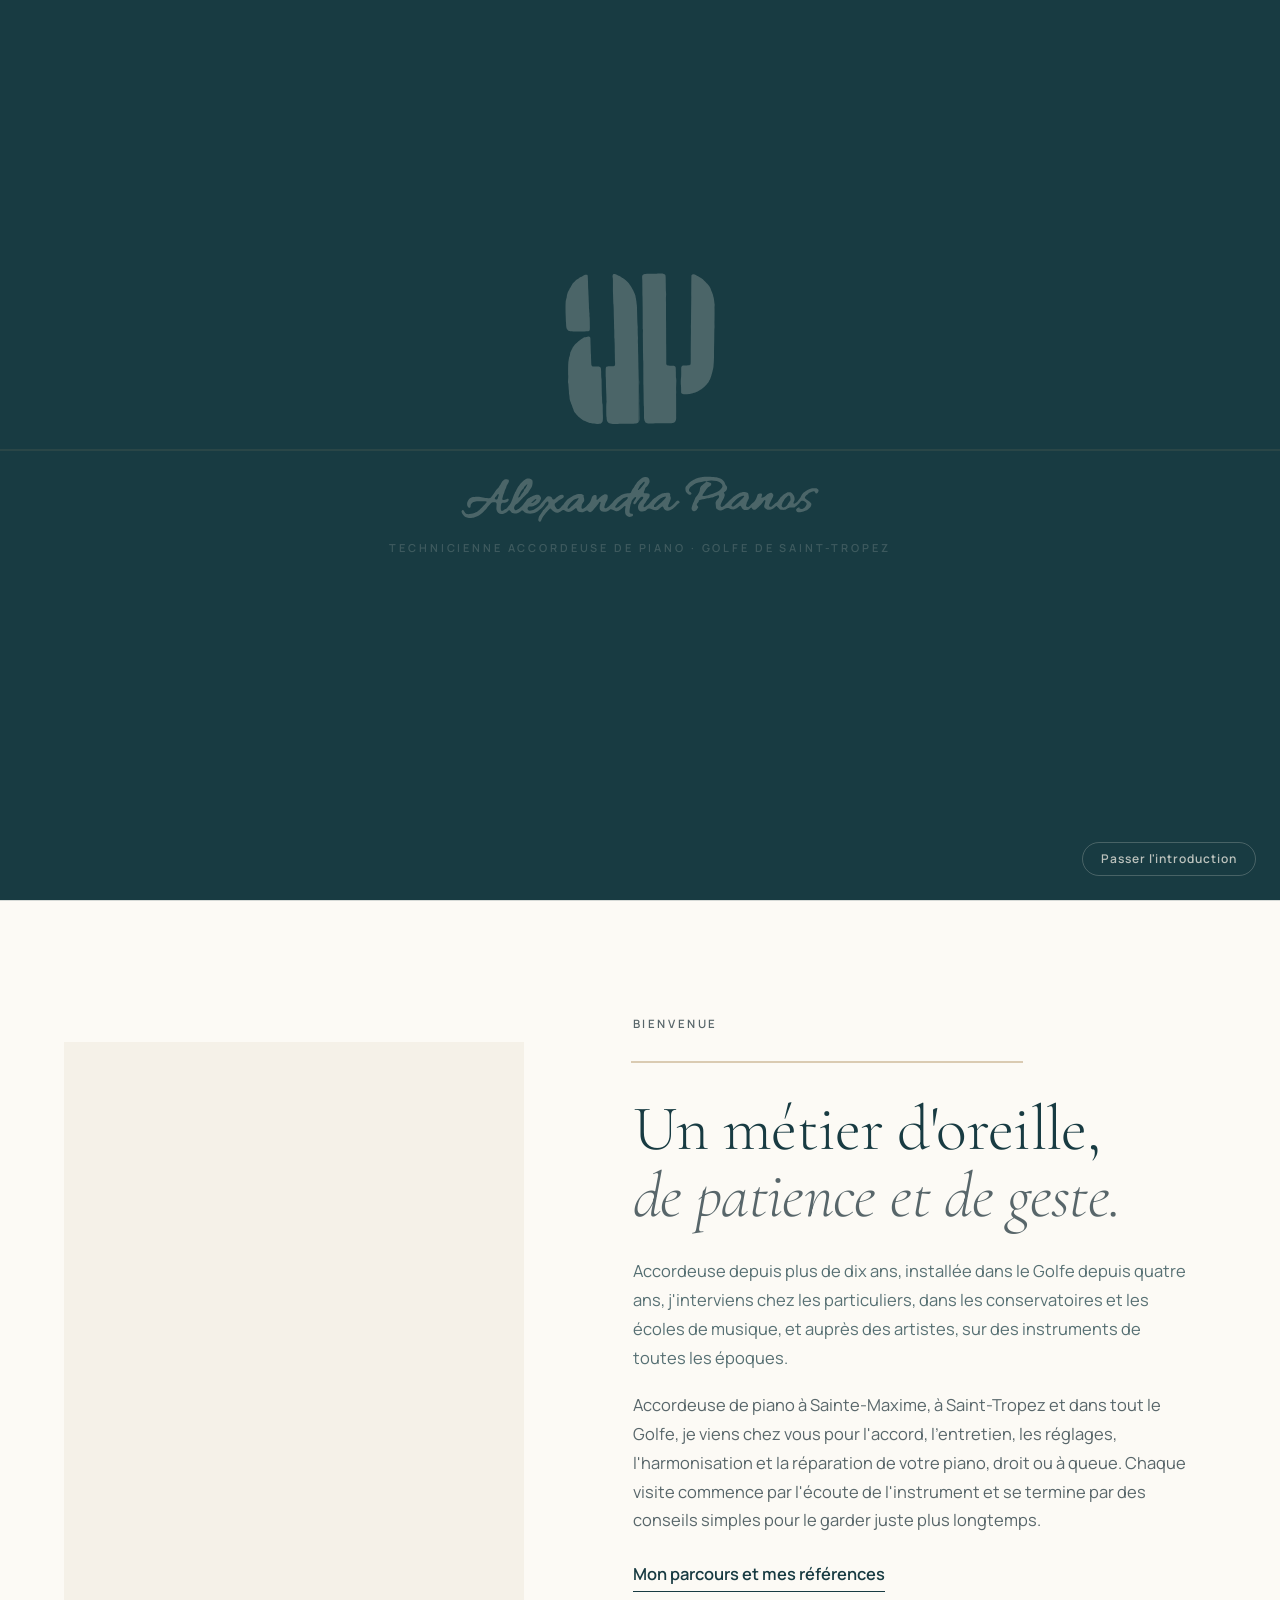
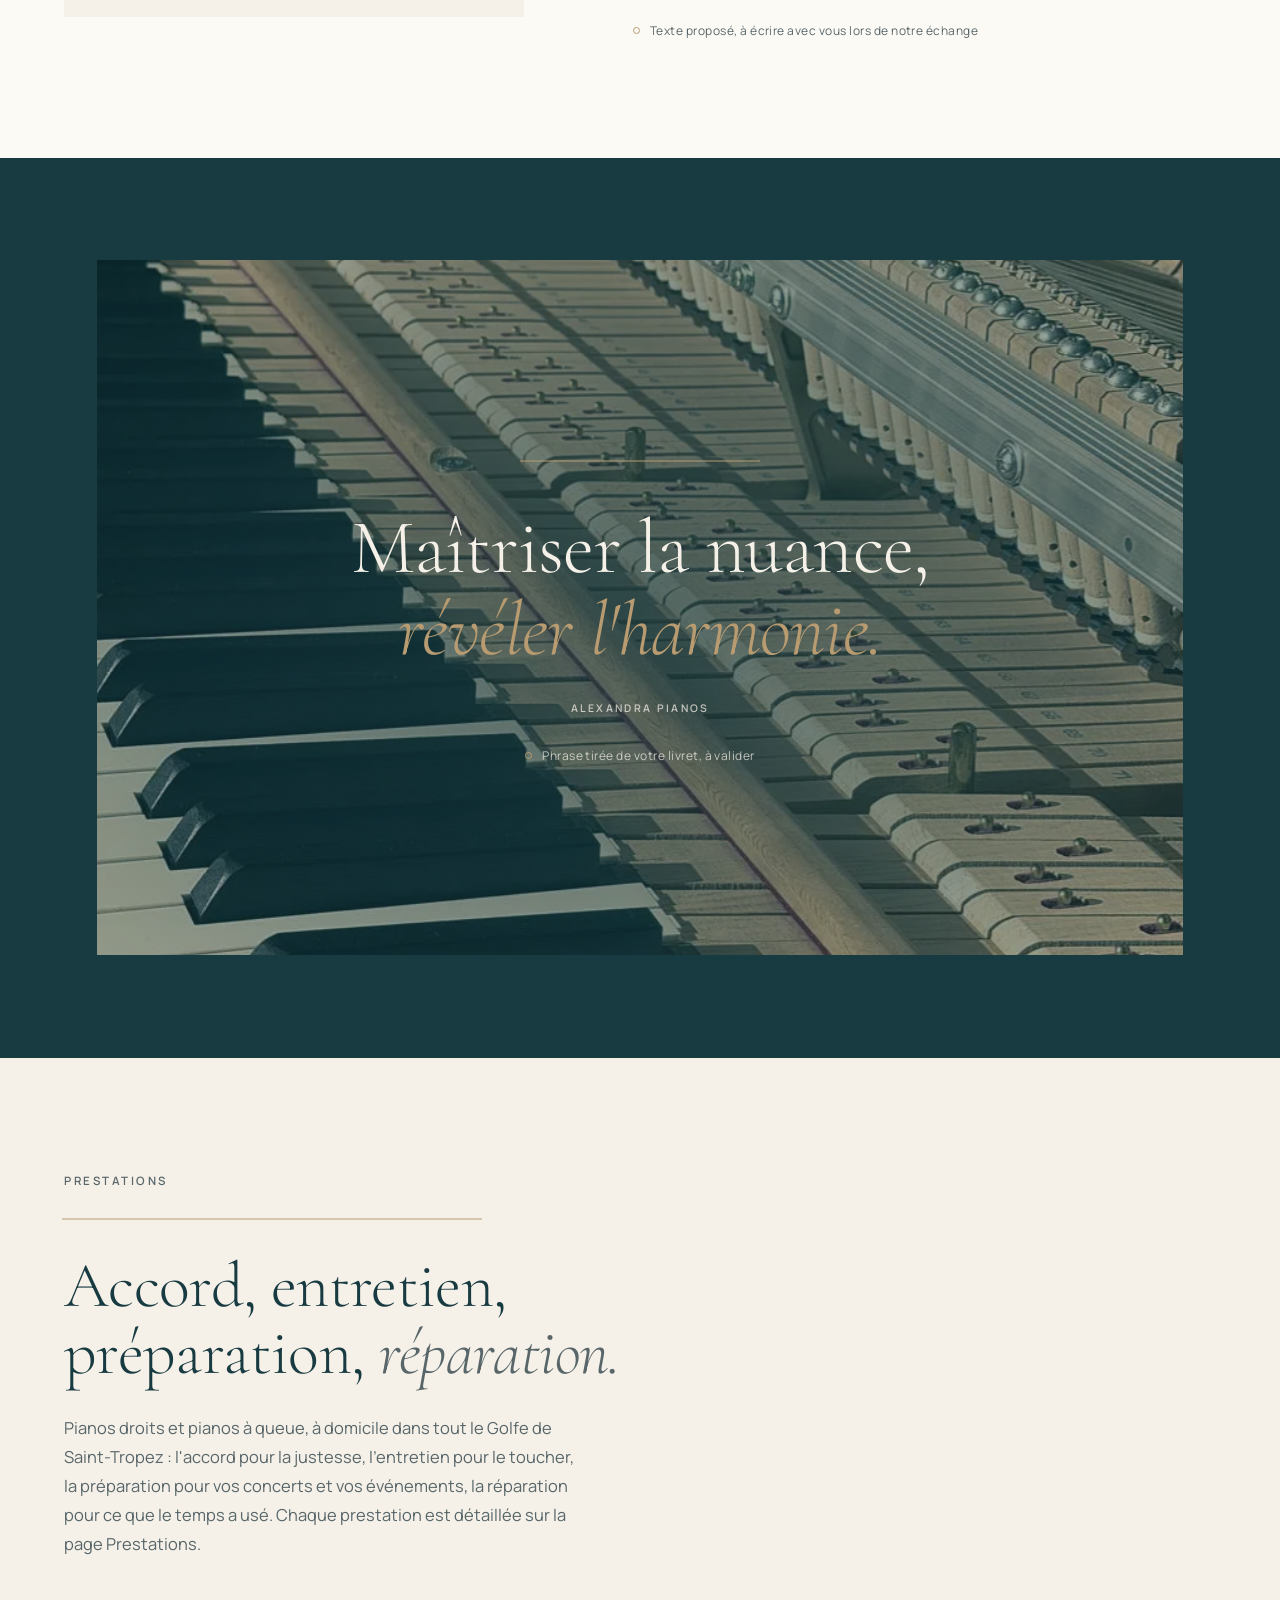
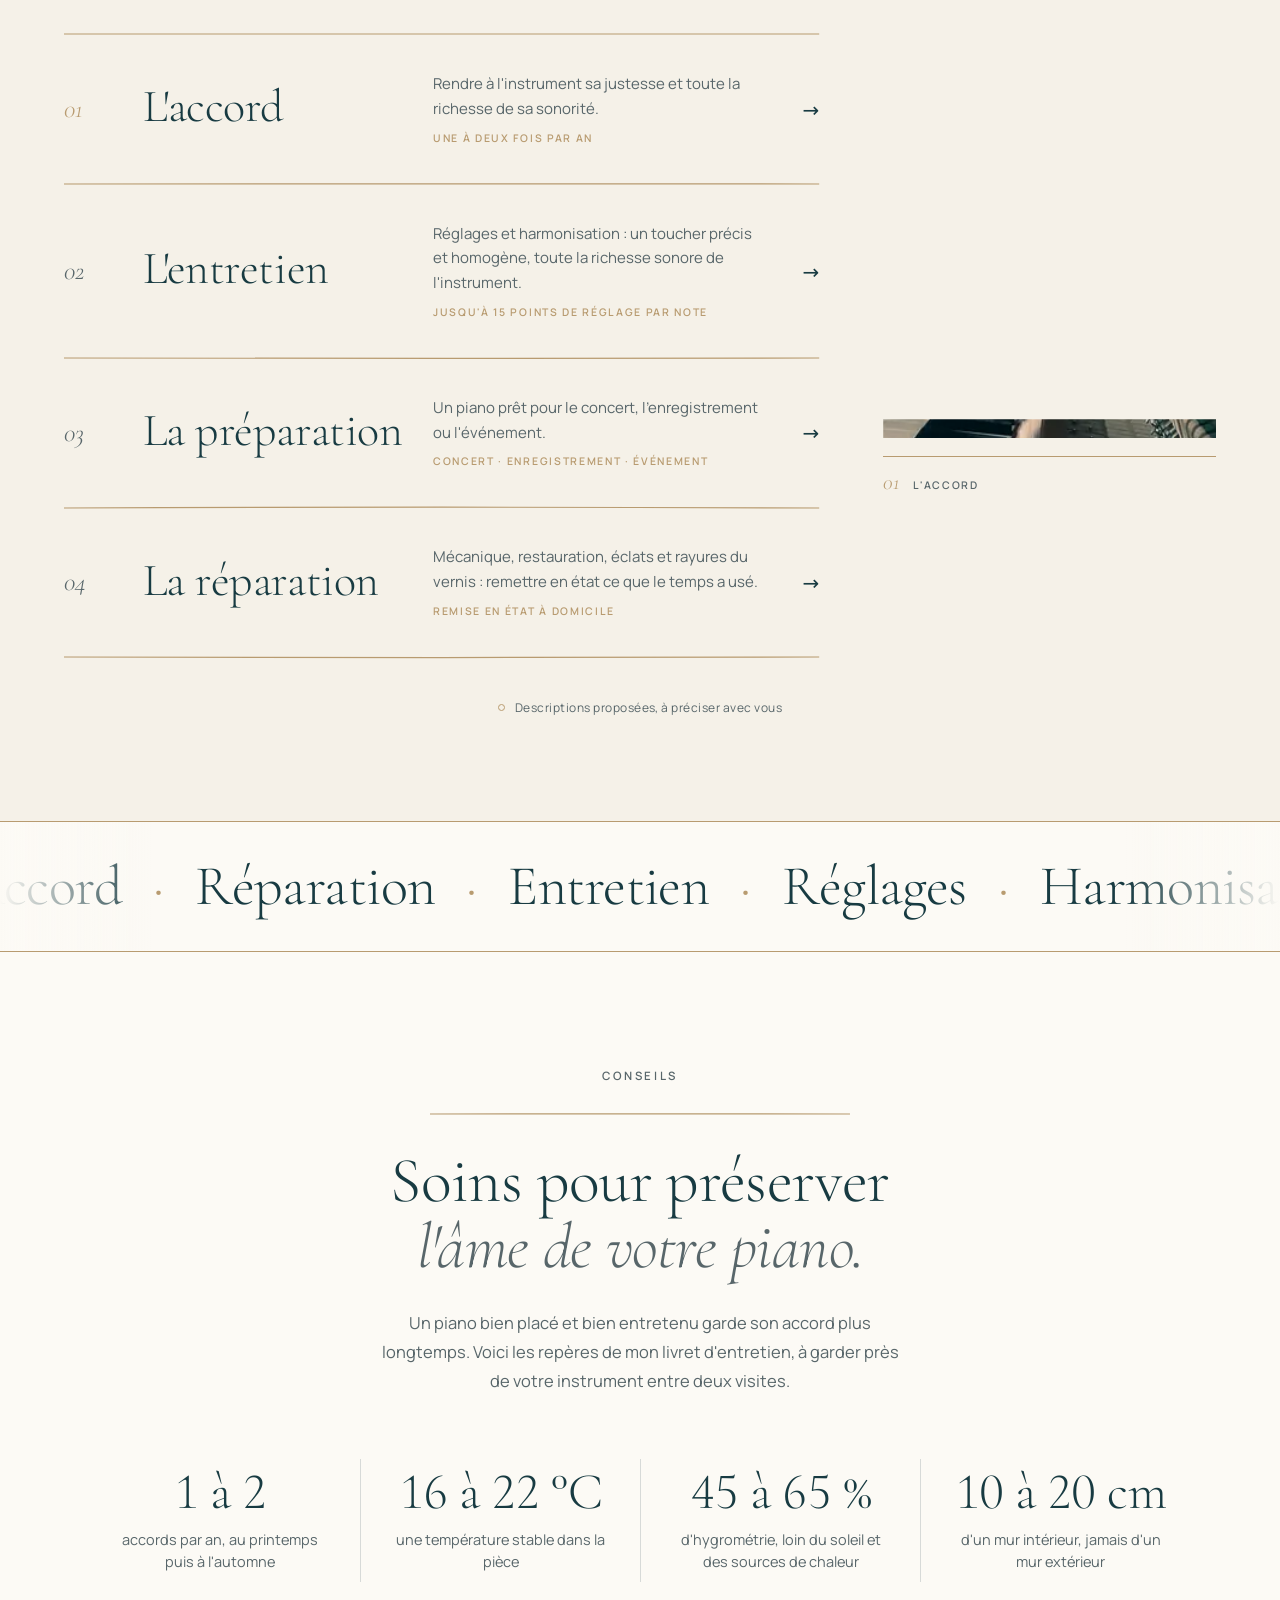
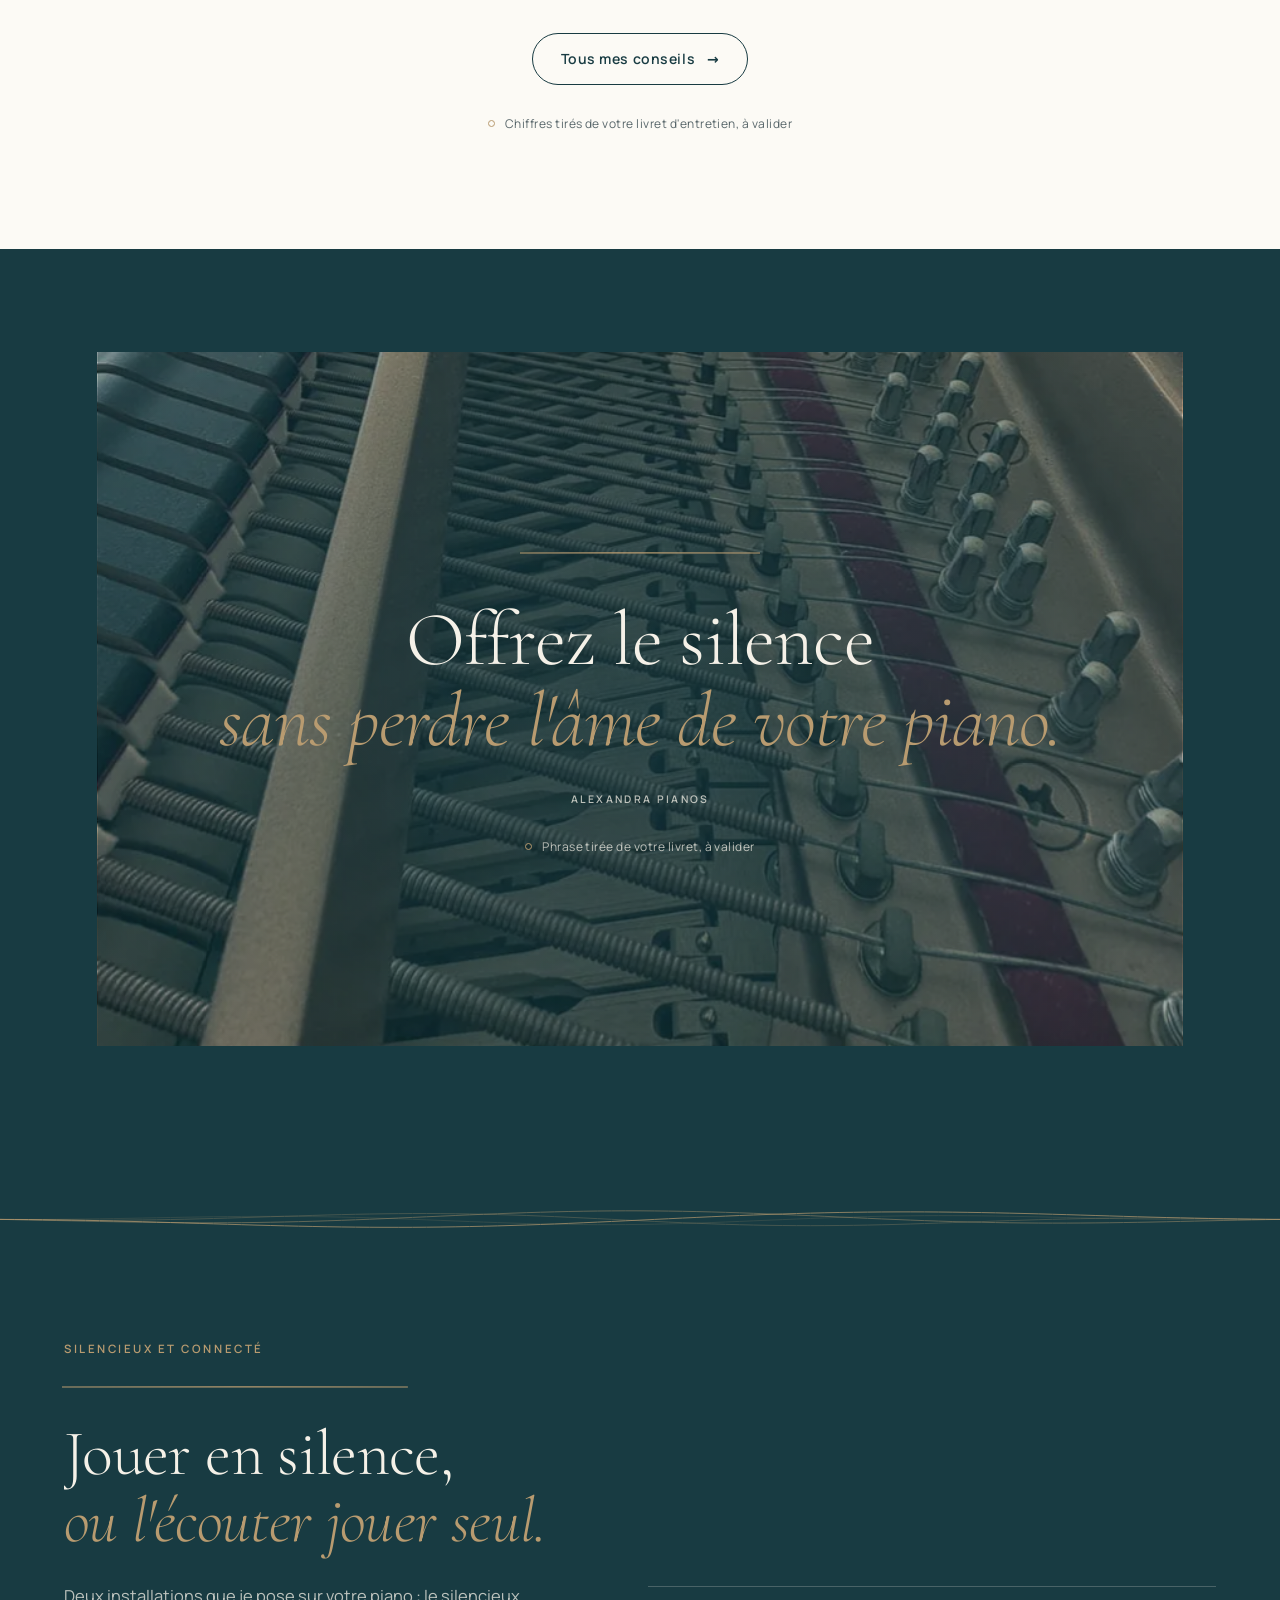
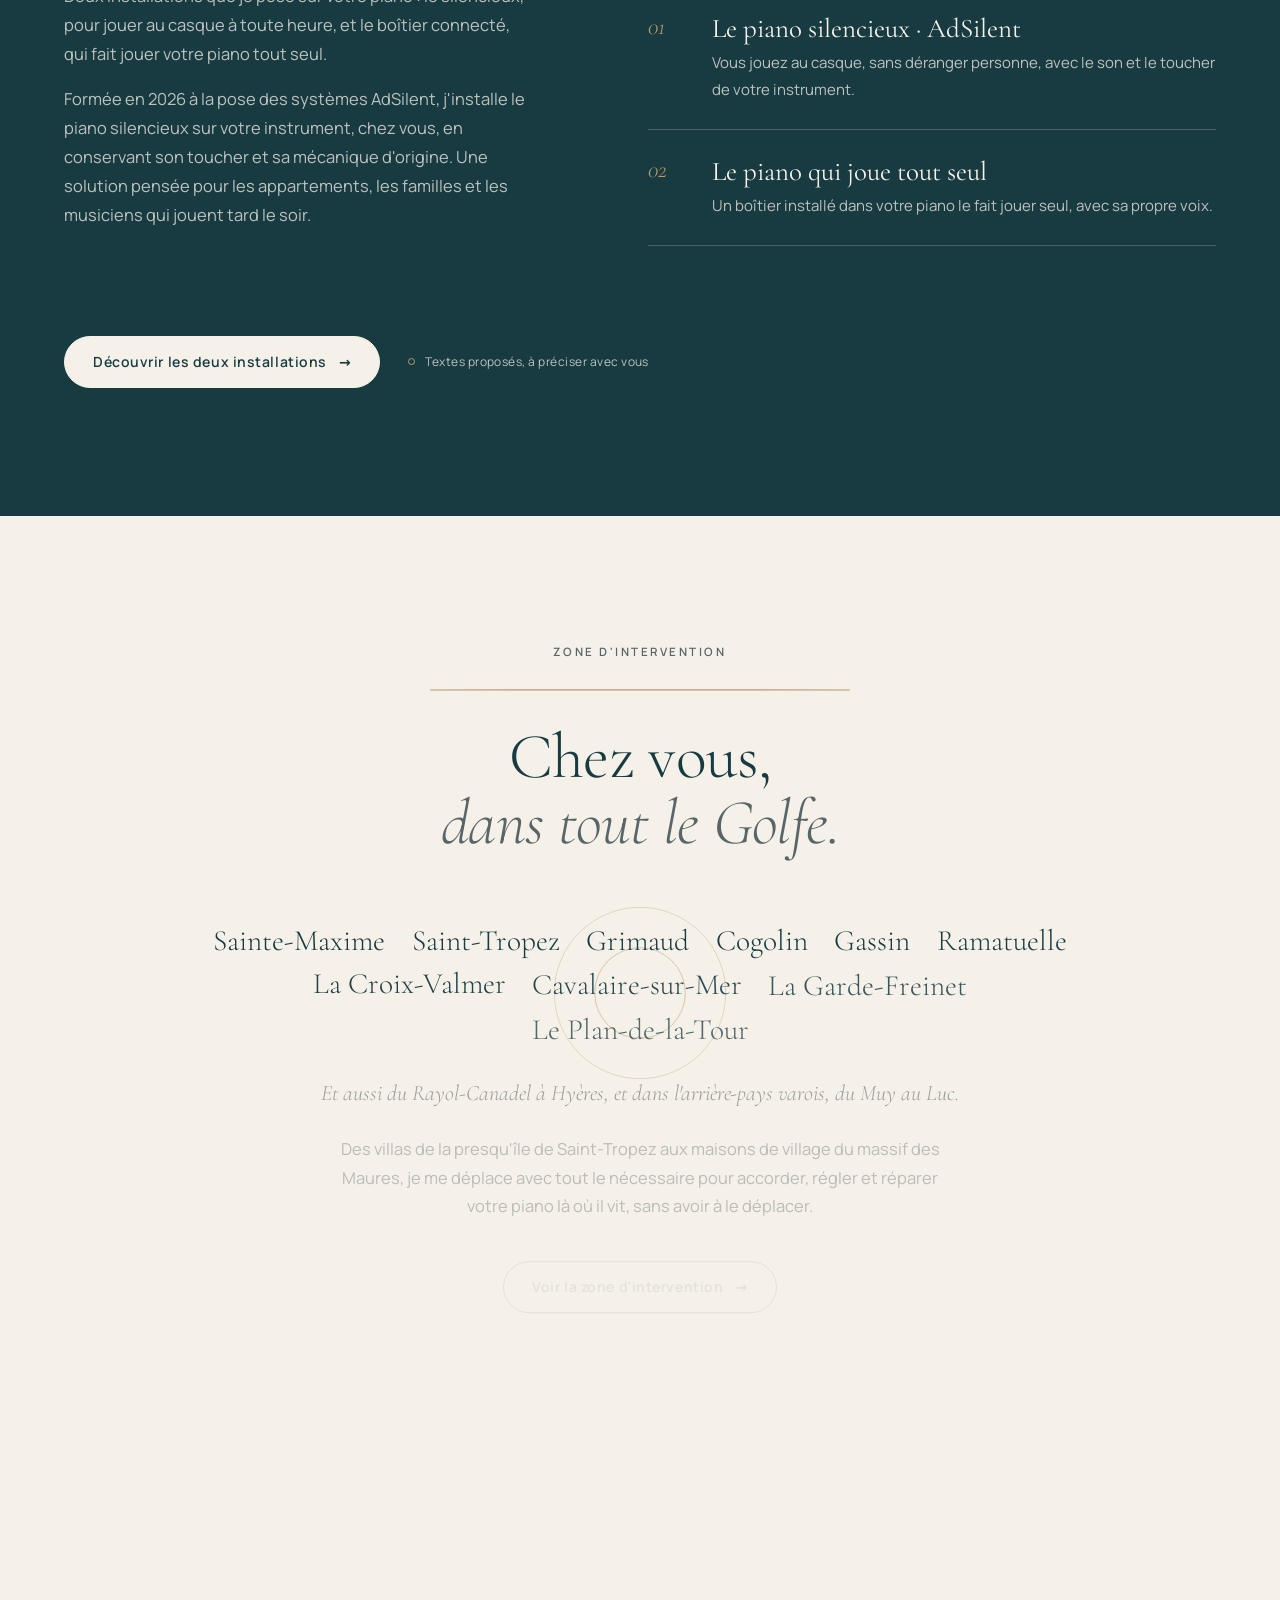
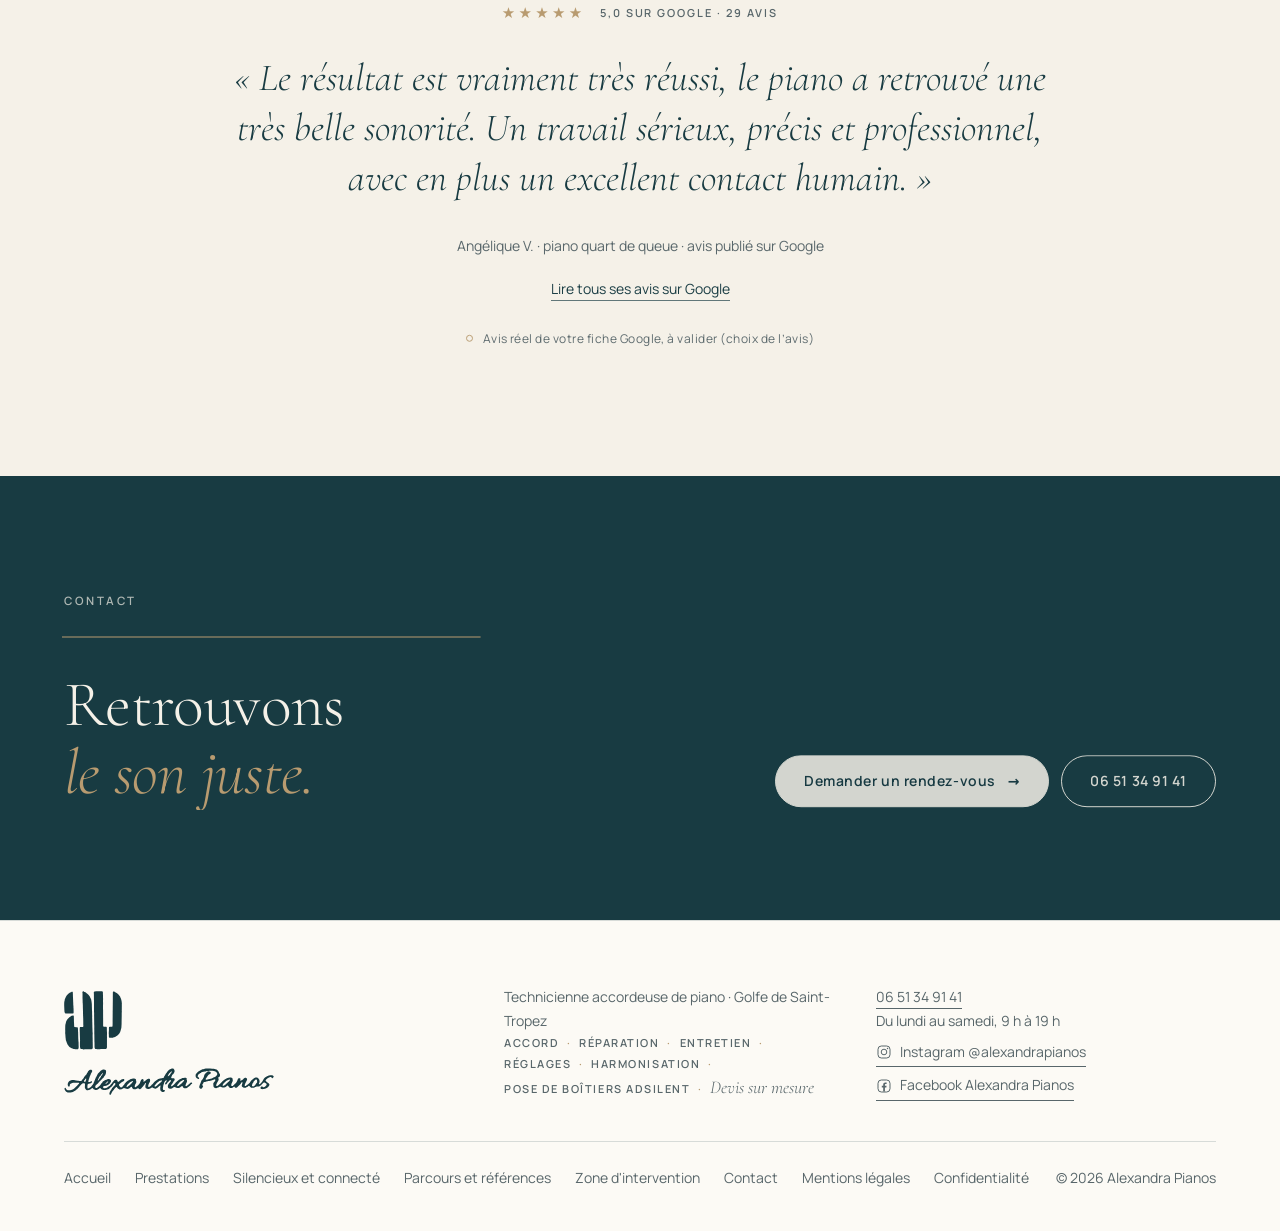
==== commit 94bf7017: "Facebook d'Alexandra et zone en 3 secteurs (Golfe, côte des Maures à Hyères, arrière-pays varois) (2" ====
--- a/index.html
+++ b/index.html
@@ -22,7 +22,7 @@
 <link rel="preload" href="assets/img/hero-piano-mobile.webp" as="image" media="(max-width: 760px)">
 <link rel="stylesheet" href="assets/css/style.css">
 <script src="assets/js/early.js"></script>
-<script type="application/ld+json">{"@context":"https://schema.org","@graph":[{"@type":"LocalBusiness","@id":"https://www.alexandrapianos.com/#entreprise","name":"Alexandra Pianos","description":"Technicienne accordeuse de piano à domicile dans le Golfe de Saint-Tropez (Var) : accord, réparation, entretien, réglages, harmonisation et préparation de pianos droits et de pianos à queue, pose de boîtiers AdSilent (piano silencieux) et de boîtiers connectés. Devis sur mesure.","url":"https://www.alexandrapianos.com/","telephone":"+33651349141","image":"https://www.alexandrapianos.com/assets/img/accord-piano-a-queue.webp","logo":"https://www.alexandrapianos.com/favicon.svg","founder":{"@type":"Person","name":"Alexandra Fourrière","jobTitle":"Technicienne accordeuse de piano"},"areaServed":[{"@type":"AdministrativeArea","name":"Golfe de Saint-Tropez"},{"@type":"City","name":"Sainte-Maxime"},{"@type":"City","name":"Saint-Tropez"},{"@type":"City","name":"Grimaud"},{"@type":"City","name":"Cogolin"},{"@type":"City","name":"Gassin"},{"@type":"City","name":"Ramatuelle"},{"@type":"City","name":"La Croix-Valmer"},{"@type":"City","name":"Cavalaire-sur-Mer"},{"@type":"City","name":"La Garde-Freinet"},{"@type":"City","name":"Le Plan-de-la-Tour"}],"openingHoursSpecification":[{"@type":"OpeningHoursSpecification","dayOfWeek":["Monday","Tuesday","Wednesday","Thursday","Friday","Saturday"],"opens":"09:00","closes":"19:00"}],"knowsAbout":["Accord de piano","Réparation de piano","Entretien de piano","Réglage de piano","Harmonisation de piano","Préparation de piano pour concert","Piano silencieux AdSilent","Retouche du vernis de piano","Acoustique de la pièce","Piano droit","Piano à queue"],"hasOfferCatalog":{"@type":"OfferCatalog","name":"Savoir-faire","itemListElement":[{"@type":"Offer","itemOffered":{"@type":"Service","name":"Accord de piano"}},{"@type":"Offer","itemOffered":{"@type":"Service","name":"Réparation de piano"}},{"@type":"Offer","itemOffered":{"@type":"Service","name":"Entretien de piano"}},{"@type":"Offer","itemOffered":{"@type":"Service","name":"Réglages de piano"}},{"@type":"Offer","itemOffered":{"@type":"Service","name":"Harmonisation de piano"}},{"@type":"Offer","itemOffered":{"@type":"Service","name":"Pose de boîtiers AdSilent"}},{"@type":"Offer","itemOffered":{"@type":"Service","name":"Préparation de piano"}},{"@type":"Offer","itemOffered":{"@type":"Service","name":"Retouche des éclats et rayures du vernis à domicile"}},{"@type":"Offer","itemOffered":{"@type":"Service","name":"Panneaux acoustiques sur mesure"}},{"@type":"Offer","price":"22.50","priceCurrency":"EUR","itemOffered":{"@type":"Product","name":"Produit d'entretien pour pianos laqués polyester, flacon de 125 ml"}}]},"sameAs":["https://www.instagram.com/alexandrapianos/","https://www.golfe-saint-tropez-information.com/fr/services/facteur-et-ou-restaurateur-de-pianos/sainte-maxime/alexandra-pianos-7298688","https://cotedazurfrance.fr/offres/alexandra-pianos-sainte-maxime-fr-5462747/"]},{"@type":"WebSite","@id":"https://www.alexandrapianos.com/#site","url":"https://www.alexandrapianos.com/","name":"Alexandra Pianos","inLanguage":"fr-FR","publisher":{"@id":"https://www.alexandrapianos.com/#entreprise"}}]}</script>
+<script type="application/ld+json">{"@context":"https://schema.org","@graph":[{"@type":"LocalBusiness","@id":"https://www.alexandrapianos.com/#entreprise","name":"Alexandra Pianos","description":"Technicienne accordeuse de piano à domicile dans le Golfe de Saint-Tropez (Var) : accord, réparation, entretien, réglages, harmonisation et préparation de pianos droits et de pianos à queue, pose de boîtiers AdSilent (piano silencieux) et de boîtiers connectés. Devis sur mesure.","url":"https://www.alexandrapianos.com/","telephone":"+33651349141","image":"https://www.alexandrapianos.com/assets/img/accord-piano-a-queue.webp","logo":"https://www.alexandrapianos.com/favicon.svg","founder":{"@type":"Person","name":"Alexandra Fourrière","jobTitle":"Technicienne accordeuse de piano"},"areaServed":[{"@type":"AdministrativeArea","name":"Golfe de Saint-Tropez"},{"@type":"City","name":"Sainte-Maxime"},{"@type":"City","name":"Saint-Tropez"},{"@type":"City","name":"Grimaud"},{"@type":"City","name":"Cogolin"},{"@type":"City","name":"Gassin"},{"@type":"City","name":"Ramatuelle"},{"@type":"City","name":"La Croix-Valmer"},{"@type":"City","name":"Cavalaire-sur-Mer"},{"@type":"City","name":"La Garde-Freinet"},{"@type":"City","name":"Le Plan-de-la-Tour"},{"@type":"City","name":"Le Rayol-Canadel-sur-Mer"},{"@type":"City","name":"Le Lavandou"},{"@type":"City","name":"Bormes-les-Mimosas"},{"@type":"City","name":"Hyères"},{"@type":"City","name":"Le Muy"},{"@type":"City","name":"Lorgues"},{"@type":"City","name":"Vidauban"},{"@type":"City","name":"Trans-en-Provence"},{"@type":"City","name":"Le Luc"},{"@type":"AdministrativeArea","name":"Var"}],"openingHoursSpecification":[{"@type":"OpeningHoursSpecification","dayOfWeek":["Monday","Tuesday","Wednesday","Thursday","Friday","Saturday"],"opens":"09:00","closes":"19:00"}],"knowsAbout":["Accord de piano","Réparation de piano","Entretien de piano","Réglage de piano","Harmonisation de piano","Préparation de piano pour concert","Piano silencieux AdSilent","Retouche du vernis de piano","Acoustique de la pièce","Piano droit","Piano à queue"],"hasOfferCatalog":{"@type":"OfferCatalog","name":"Savoir-faire","itemListElement":[{"@type":"Offer","itemOffered":{"@type":"Service","name":"Accord de piano"}},{"@type":"Offer","itemOffered":{"@type":"Service","name":"Réparation de piano"}},{"@type":"Offer","itemOffered":{"@type":"Service","name":"Entretien de piano"}},{"@type":"Offer","itemOffered":{"@type":"Service","name":"Réglages de piano"}},{"@type":"Offer","itemOffered":{"@type":"Service","name":"Harmonisation de piano"}},{"@type":"Offer","itemOffered":{"@type":"Service","name":"Pose de boîtiers AdSilent"}},{"@type":"Offer","itemOffered":{"@type":"Service","name":"Préparation de piano"}},{"@type":"Offer","itemOffered":{"@type":"Service","name":"Retouche des éclats et rayures du vernis à domicile"}},{"@type":"Offer","itemOffered":{"@type":"Service","name":"Panneaux acoustiques sur mesure"}},{"@type":"Offer","price":"22.50","priceCurrency":"EUR","itemOffered":{"@type":"Product","name":"Produit d'entretien pour pianos laqués polyester, flacon de 125 ml"}}]},"sameAs":["https://www.instagram.com/alexandrapianos/","https://www.facebook.com/alexandrapianos","https://www.golfe-saint-tropez-information.com/fr/services/facteur-et-ou-restaurateur-de-pianos/sainte-maxime/alexandra-pianos-7298688","https://cotedazurfrance.fr/offres/alexandra-pianos-sainte-maxime-fr-5462747/"]},{"@type":"WebSite","@id":"https://www.alexandrapianos.com/#site","url":"https://www.alexandrapianos.com/","name":"Alexandra Pianos","inLanguage":"fr-FR","publisher":{"@id":"https://www.alexandrapianos.com/#entreprise"}}]}</script>
 </head>
 <body>
 <a class="aller-au-contenu" href="#contenu">Aller au contenu</a>
@@ -42,6 +42,7 @@
   </nav>
   <div class="entete__actions">
     <a class="reseau" href="https://www.instagram.com/alexandrapianos/" target="_blank" rel="noopener" aria-label="Instagram d'Alexandra Pianos (nouvel onglet)" title="Instagram @alexandrapianos"><svg class="icone-reseau" viewBox="0 0 24 24" aria-hidden="true" focusable="false"><rect x="3" y="3" width="18" height="18" rx="5" fill="none" stroke="currentColor" stroke-width="1.5"/><circle cx="12" cy="12" r="4.2" fill="none" stroke="currentColor" stroke-width="1.5"/><circle cx="17.3" cy="6.7" r="1.1" fill="currentColor"/></svg></a>
+    <a class="reseau" href="https://www.facebook.com/alexandrapianos" target="_blank" rel="noopener" aria-label="Facebook d'Alexandra Pianos (nouvel onglet)" title="Facebook Alexandra Pianos"><svg class="icone-reseau" viewBox="0 0 24 24" aria-hidden="true" focusable="false"><rect x="3" y="3" width="18" height="18" rx="5" fill="none" stroke="currentColor" stroke-width="1.5"/><path d="M13.4 20.2v-6.1h2.1l.3-2.5h-2.4v-1.5c0-.7.2-1.2 1.2-1.2h1.3V6.7c-.2 0-1-.1-1.9-.1-1.9 0-3.2 1.1-3.2 3.3v1.7H8.7v2.5h2.1v6.1" fill="currentColor"/></svg></a>
     <div class="langues" aria-label="Langue du site">
       <button type="button" class="langue est-active" aria-pressed="true">FR</button>
       <span aria-hidden="true">/</span>
@@ -275,7 +276,7 @@
       <li data-apparition>La Garde-Freinet</li>
       <li data-apparition>Le Plan-de-la-Tour</li>
     </ul>
-    <p class="zone__var" data-apparition>Et dans le Var, sur demande.</p>
+    <p class="zone__var" data-apparition>Et aussi du Rayol-Canadel à Hyères, et dans l'arrière-pays varois, du Muy au Luc.</p>
     <p class="zone__texte" data-apparition>Des villas de la presqu'île de Saint-Tropez aux maisons de village du massif des Maures, je me déplace avec tout le nécessaire pour accorder, régler et réparer votre piano là où il vit, sans avoir à le déplacer.</p>
     <p class="zone__lien" data-apparition><a class="bouton bouton--trait" href="zone-d-intervention.html">Voir la zone d'intervention <span class="fleche" aria-hidden="true">→</span></a></p>
     <p class="a-valider a-valider--centre" data-apparition>Liste des communes à confirmer avec vous</p>
@@ -311,7 +312,7 @@
   <div class="pied__haut">
     <a class="marque marque--pied" href="index.html" aria-label="Alexandra Pianos, accueil"><span class="logo logo--pied"><svg class="logo__mono" viewBox="26 27 1425 1439" aria-hidden="true" focusable="false"><use href="#logo-mono"/></svg><svg class="logo__signature" viewBox="189 104 2547 328" aria-hidden="true" focusable="false"><use href="#logo-signature"/></svg></span></a>
     <div class="pied__metier"><p>Technicienne accordeuse de piano · Golfe de Saint-Tropez</p><p class="savoir-faire savoir-faire--pied"><span>Accord</span><span>Réparation</span><span>Entretien</span><span>Réglages</span><span>Harmonisation</span><span>Pose de boîtiers AdSilent</span><span class="savoir-faire__devis">Devis sur mesure</span></p></div>
-    <p><a class="lien" href="tel:+33651349141">06 51 34 91 41</a><br>Du lundi au samedi, 9 h à 19 h<br><a class="lien lien--reseau" href="https://www.instagram.com/alexandrapianos/" target="_blank" rel="noopener"><svg class="icone-reseau" viewBox="0 0 24 24" aria-hidden="true" focusable="false"><rect x="3" y="3" width="18" height="18" rx="5" fill="none" stroke="currentColor" stroke-width="1.5"/><circle cx="12" cy="12" r="4.2" fill="none" stroke="currentColor" stroke-width="1.5"/><circle cx="17.3" cy="6.7" r="1.1" fill="currentColor"/></svg>Instagram @alexandrapianos</a></p>
+    <p><a class="lien" href="tel:+33651349141">06 51 34 91 41</a><br>Du lundi au samedi, 9 h à 19 h<br><a class="lien lien--reseau" href="https://www.instagram.com/alexandrapianos/" target="_blank" rel="noopener"><svg class="icone-reseau" viewBox="0 0 24 24" aria-hidden="true" focusable="false"><rect x="3" y="3" width="18" height="18" rx="5" fill="none" stroke="currentColor" stroke-width="1.5"/><circle cx="12" cy="12" r="4.2" fill="none" stroke="currentColor" stroke-width="1.5"/><circle cx="17.3" cy="6.7" r="1.1" fill="currentColor"/></svg>Instagram @alexandrapianos</a><br><a class="lien lien--reseau" href="https://www.facebook.com/alexandrapianos" target="_blank" rel="noopener"><svg class="icone-reseau" viewBox="0 0 24 24" aria-hidden="true" focusable="false"><rect x="3" y="3" width="18" height="18" rx="5" fill="none" stroke="currentColor" stroke-width="1.5"/><path d="M13.4 20.2v-6.1h2.1l.3-2.5h-2.4v-1.5c0-.7.2-1.2 1.2-1.2h1.3V6.7c-.2 0-1-.1-1.9-.1-1.9 0-3.2 1.1-3.2 3.3v1.7H8.7v2.5h2.1v6.1" fill="currentColor"/></svg>Facebook Alexandra Pianos</a></p>
   </div>
   <div class="pied__bas">
     <nav aria-label="Pages du site"><a href="index.html">Accueil</a><a href="prestations.html">Prestations</a><a href="silencieux-et-connecte.html">Silencieux et connecté</a><a href="parcours-et-references.html">Parcours et références</a><a href="zone-d-intervention.html">Zone d'intervention</a><a href="contact.html">Contact</a><a href="mentions-legales.html">Mentions légales</a><a href="confidentialite.html">Confidentialité</a></nav>
--- a/assets/css/style.css
+++ b/assets/css/style.css
@@ -274,6 +274,11 @@
   font: 300 clamp(26px, 3.4vw, 44px)/1.35 var(--titres);
 }
 .communes li { white-space: nowrap; }
+/* 24/11 : page Zone en 3 secteurs (Golfe en grand, puis côte des Maures et arrière-pays) */
+.secteur { text-align: center; }
+.secteur + .secteur { margin-top: clamp(30px, 4vw, 52px); }
+.secteur__nom { margin: 0 0 12px; }
+.communes--secteur { max-width: 1080px; font-size: clamp(22px, 2.6vw, 34px); }
 .zone__var { margin: 34px 0 0; font: italic 300 22px/1.3 var(--titres); color: var(--encre-douce); }
 
 /* ---------- Contact ---------- */
@@ -683,7 +688,7 @@
 .savoir-faire { display: flex; flex-wrap: wrap; align-items: baseline; gap: 4px 0; margin: -14px 0 32px; max-width: 520px; font: 600 11px/1.6 var(--texte); letter-spacing: .14em; text-transform: uppercase; color: var(--encre-douce); }
 .savoir-faire span:not(:last-child)::after { content: "·"; margin: 0 .7em; color: var(--accent); }
 .savoir-faire .savoir-faire__devis { font: italic 300 18px/1.2 var(--titres); letter-spacing: 0; text-transform: none; color: var(--encre); }
-.savoir-faire--pied { margin: 10px 0 0; max-width: 360px; color: inherit; opacity: .8; }
+.savoir-faire--pied { margin: 10px 0 0; max-width: 360px; color: inherit; } /* 22/11 : opacité .8 retirée (contraste 3,68 → 5,7:1) */
 .savoir-faire--pied .savoir-faire__devis { color: inherit; }
 .pied__metier p { margin: 0; }
 
@@ -727,7 +732,7 @@
 
 /* Texte « Bienvenue » éclairé mot à mot */
 .texte-eclaire .mot { display: inline; }
-.texte-eclaire { color: var(--encre); }
+.texte-eclaire, .presentation-alexandra__texte .texte-eclaire { color: var(--encre); } /* 22/11 : pétrole (la règle grise de la présentation passait devant) ; départ à 0,72 = contraste 4,75:1 */
 
 /* Chiffres qui montent : largeur fixe pour qu'ils ne « sautent » pas */
 .conseils__chiffres strong [data-compte] { font-variant-numeric: lining-nums tabular-nums; }
@@ -929,6 +934,8 @@
 .icone-reseau { width: 19px; height: 19px; display: block; }
 .lien--reseau { display: inline-flex; align-items: center; gap: 8px; margin-top: 6px; }
 .lien--reseau .icone-reseau { width: 16px; height: 16px; }
+/* 24/11 : très petits téléphones (moins de 360 px) : Facebook quitte l'en-tête (il reste dans le pied de page) */
+@media (max-width: 359px) { .entete .reseau[href*="facebook"] { display: none; } }
 /* Petits téléphones : l'en-tête se resserre pour garder Instagram, FR / EN et le menu */
 @media (max-width: 420px) {
   .entete { gap: 10px; }
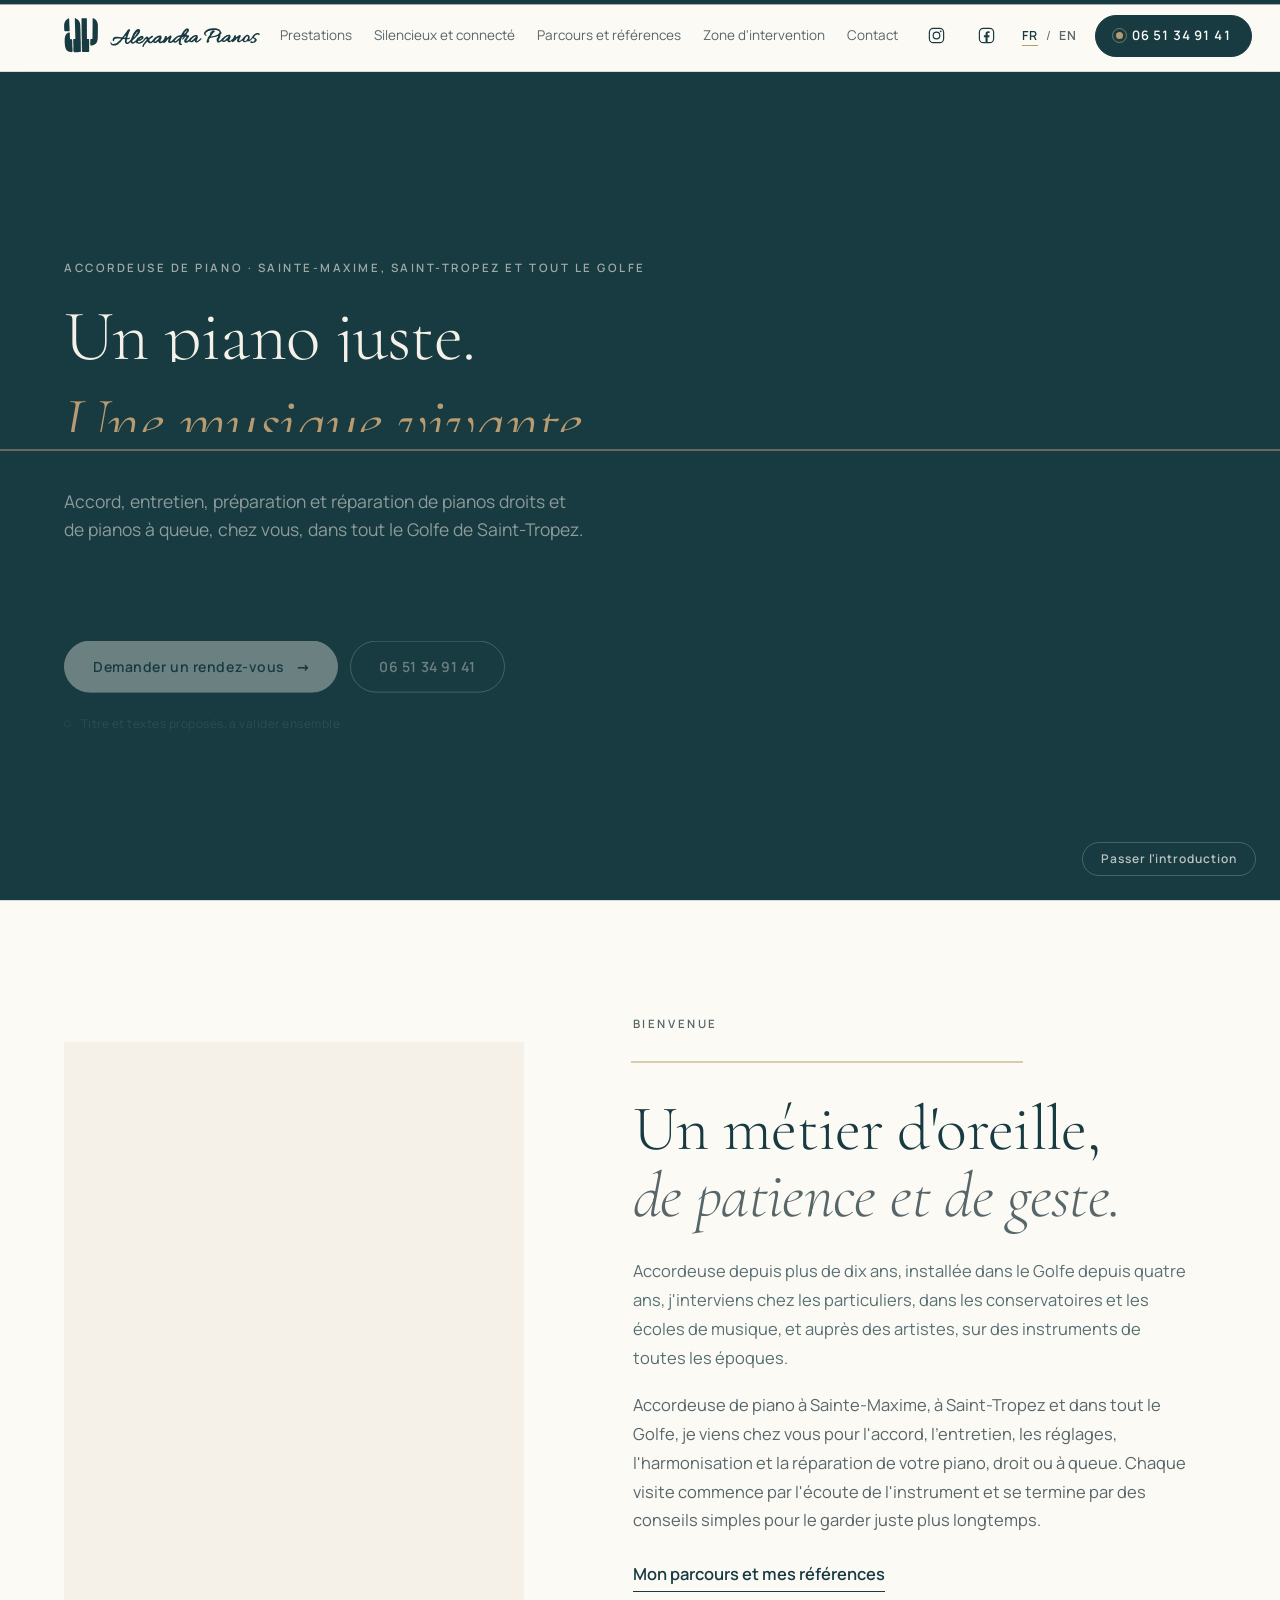
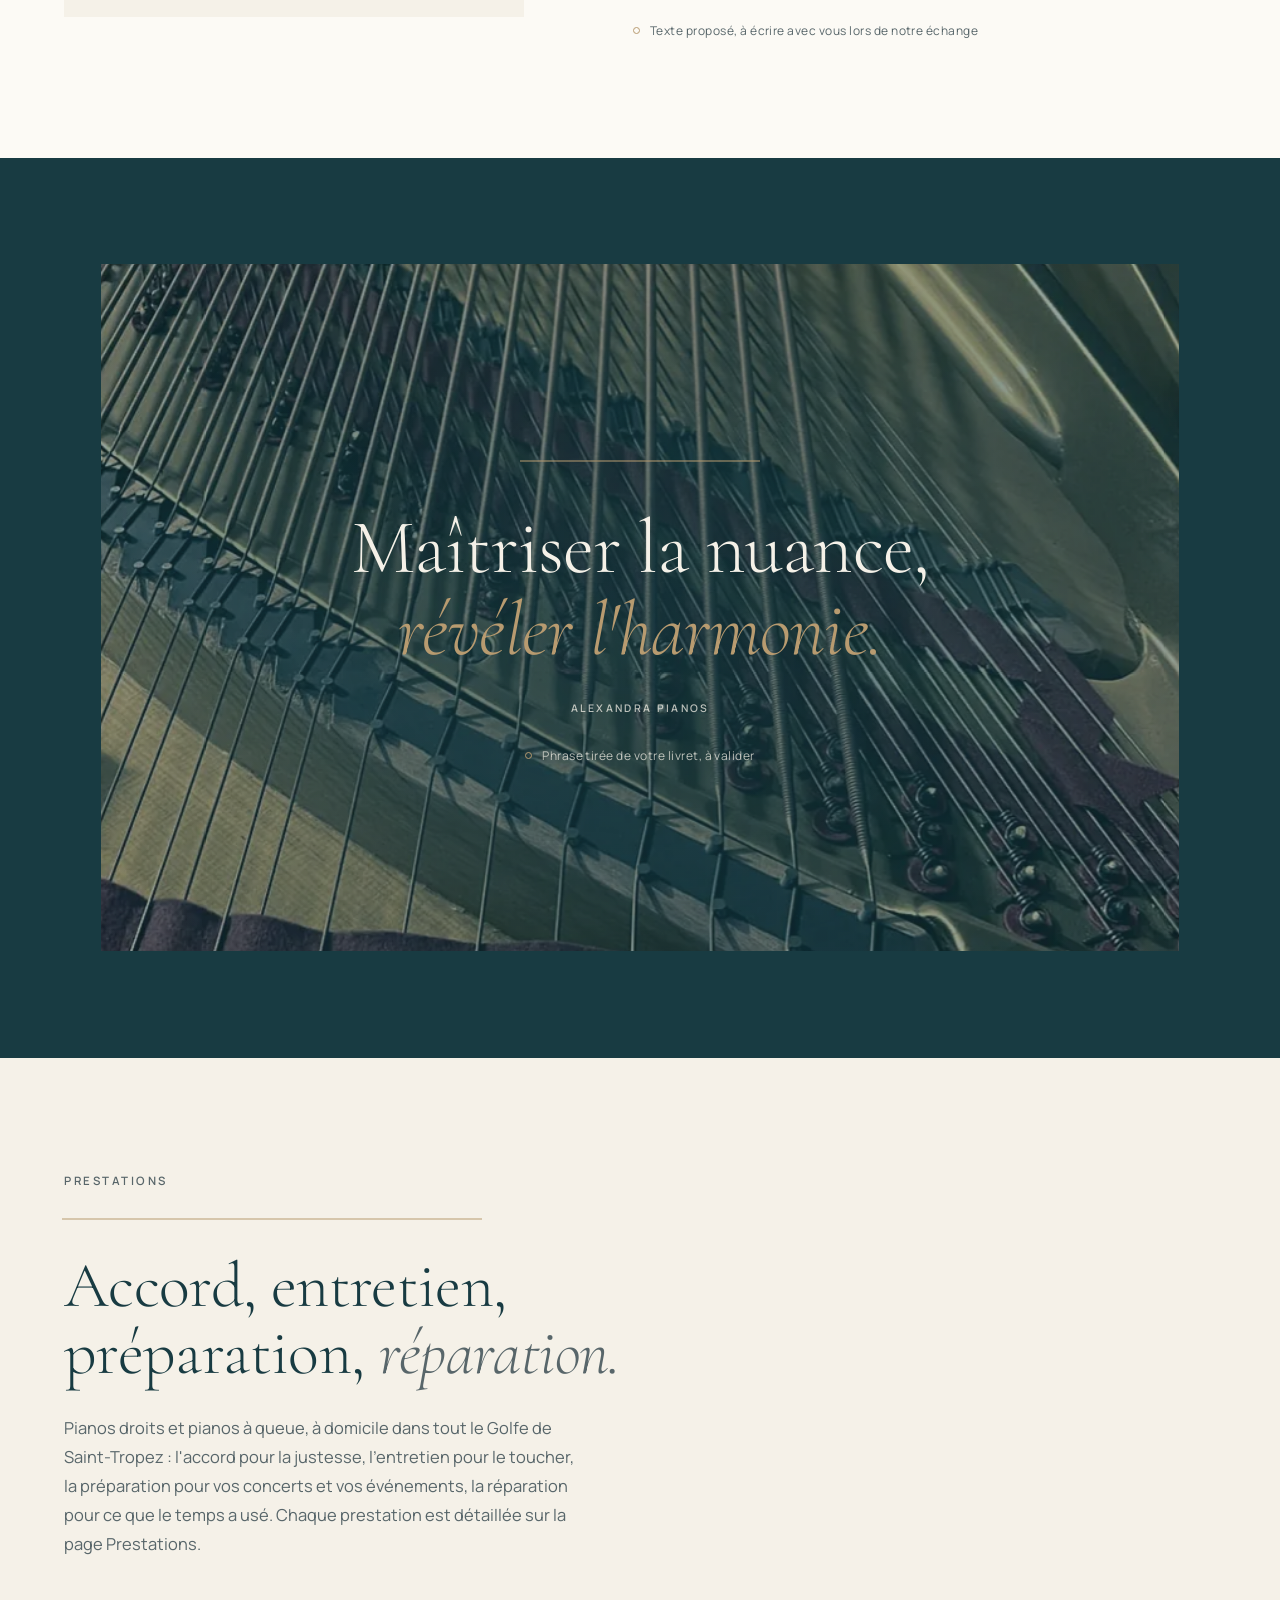
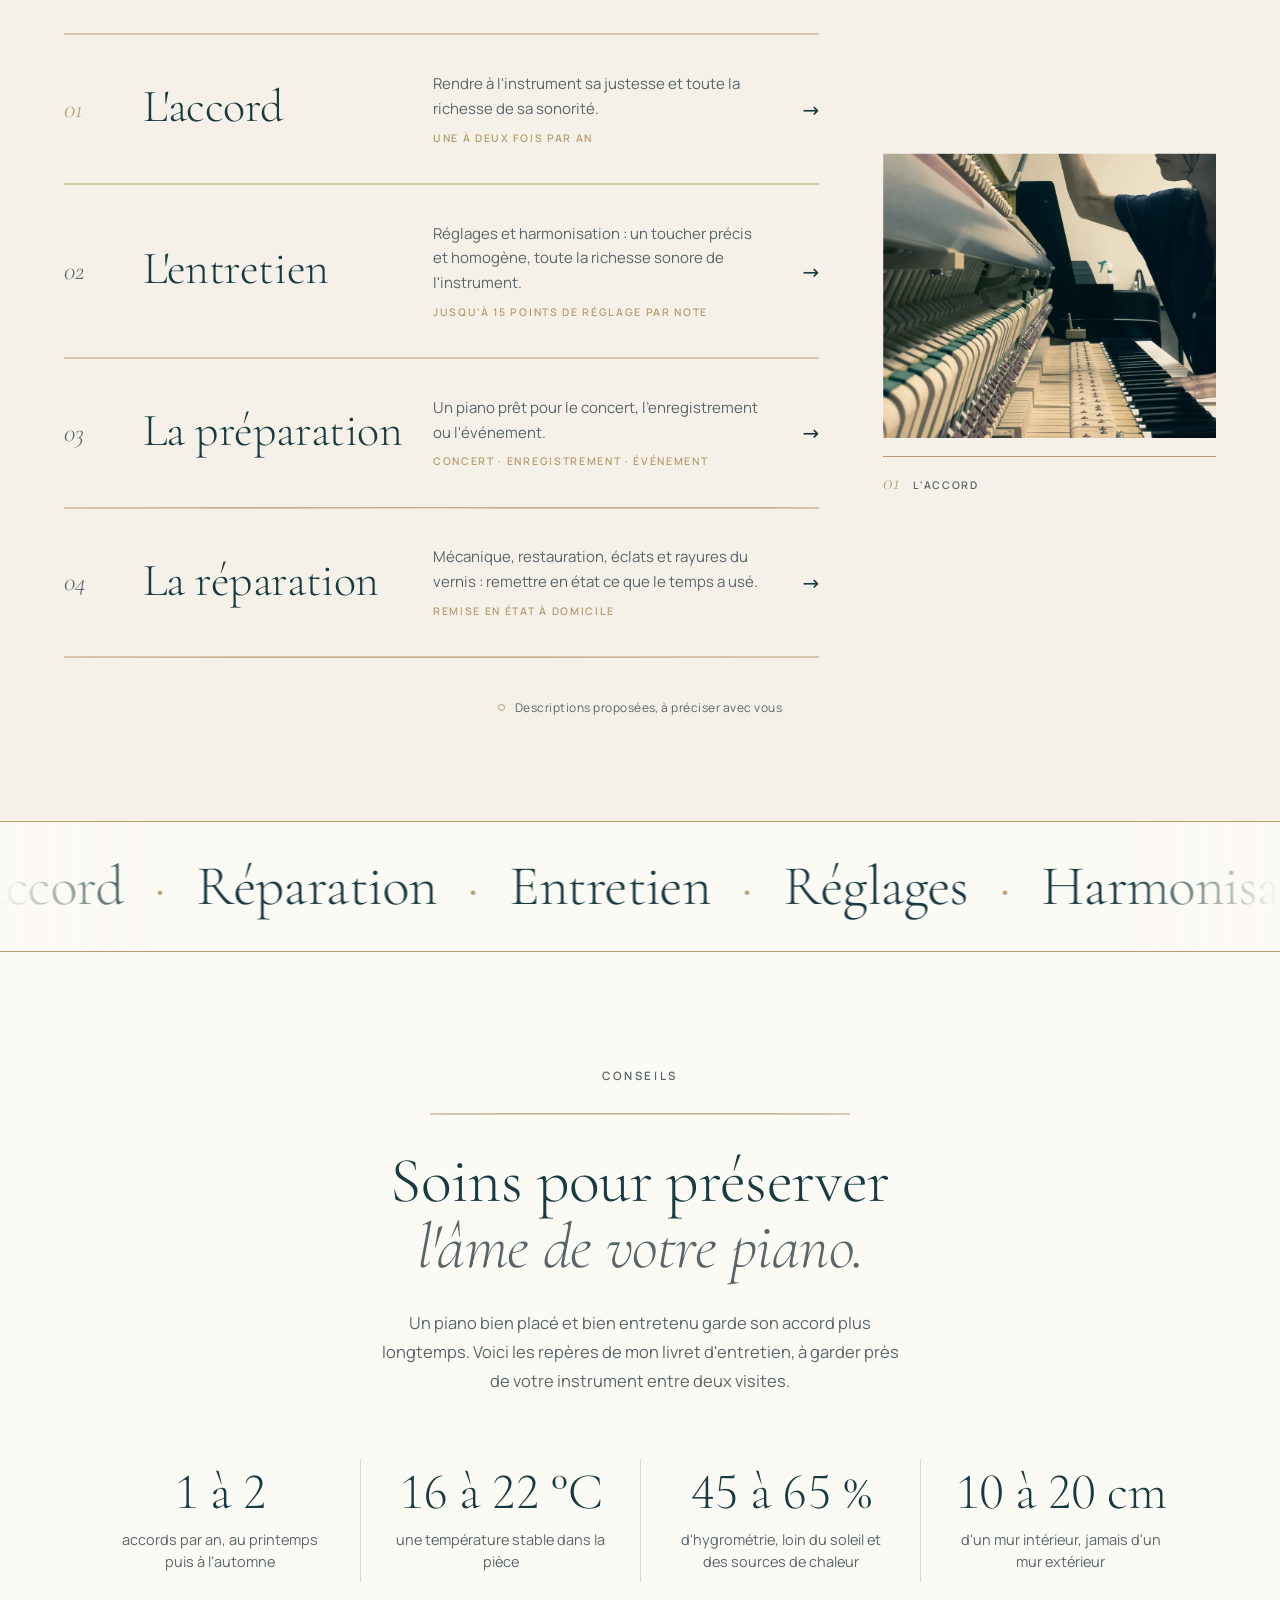
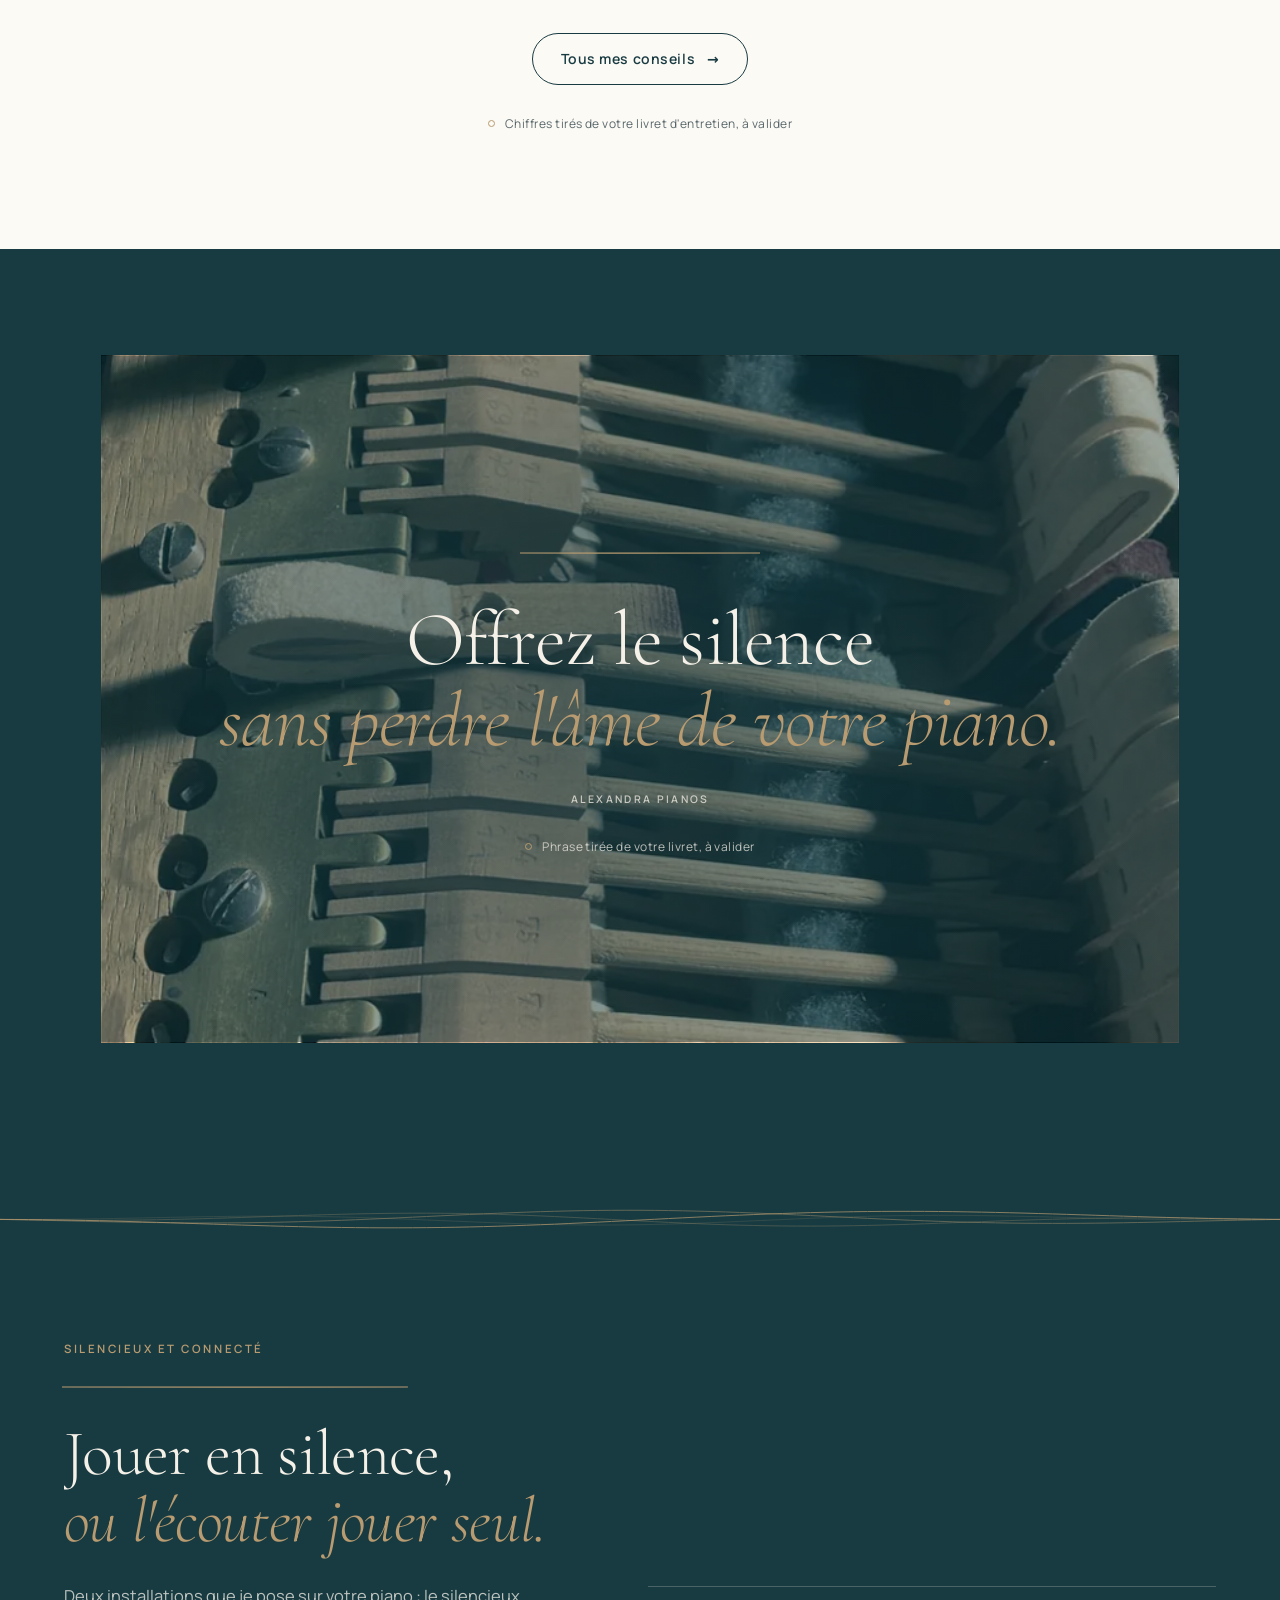
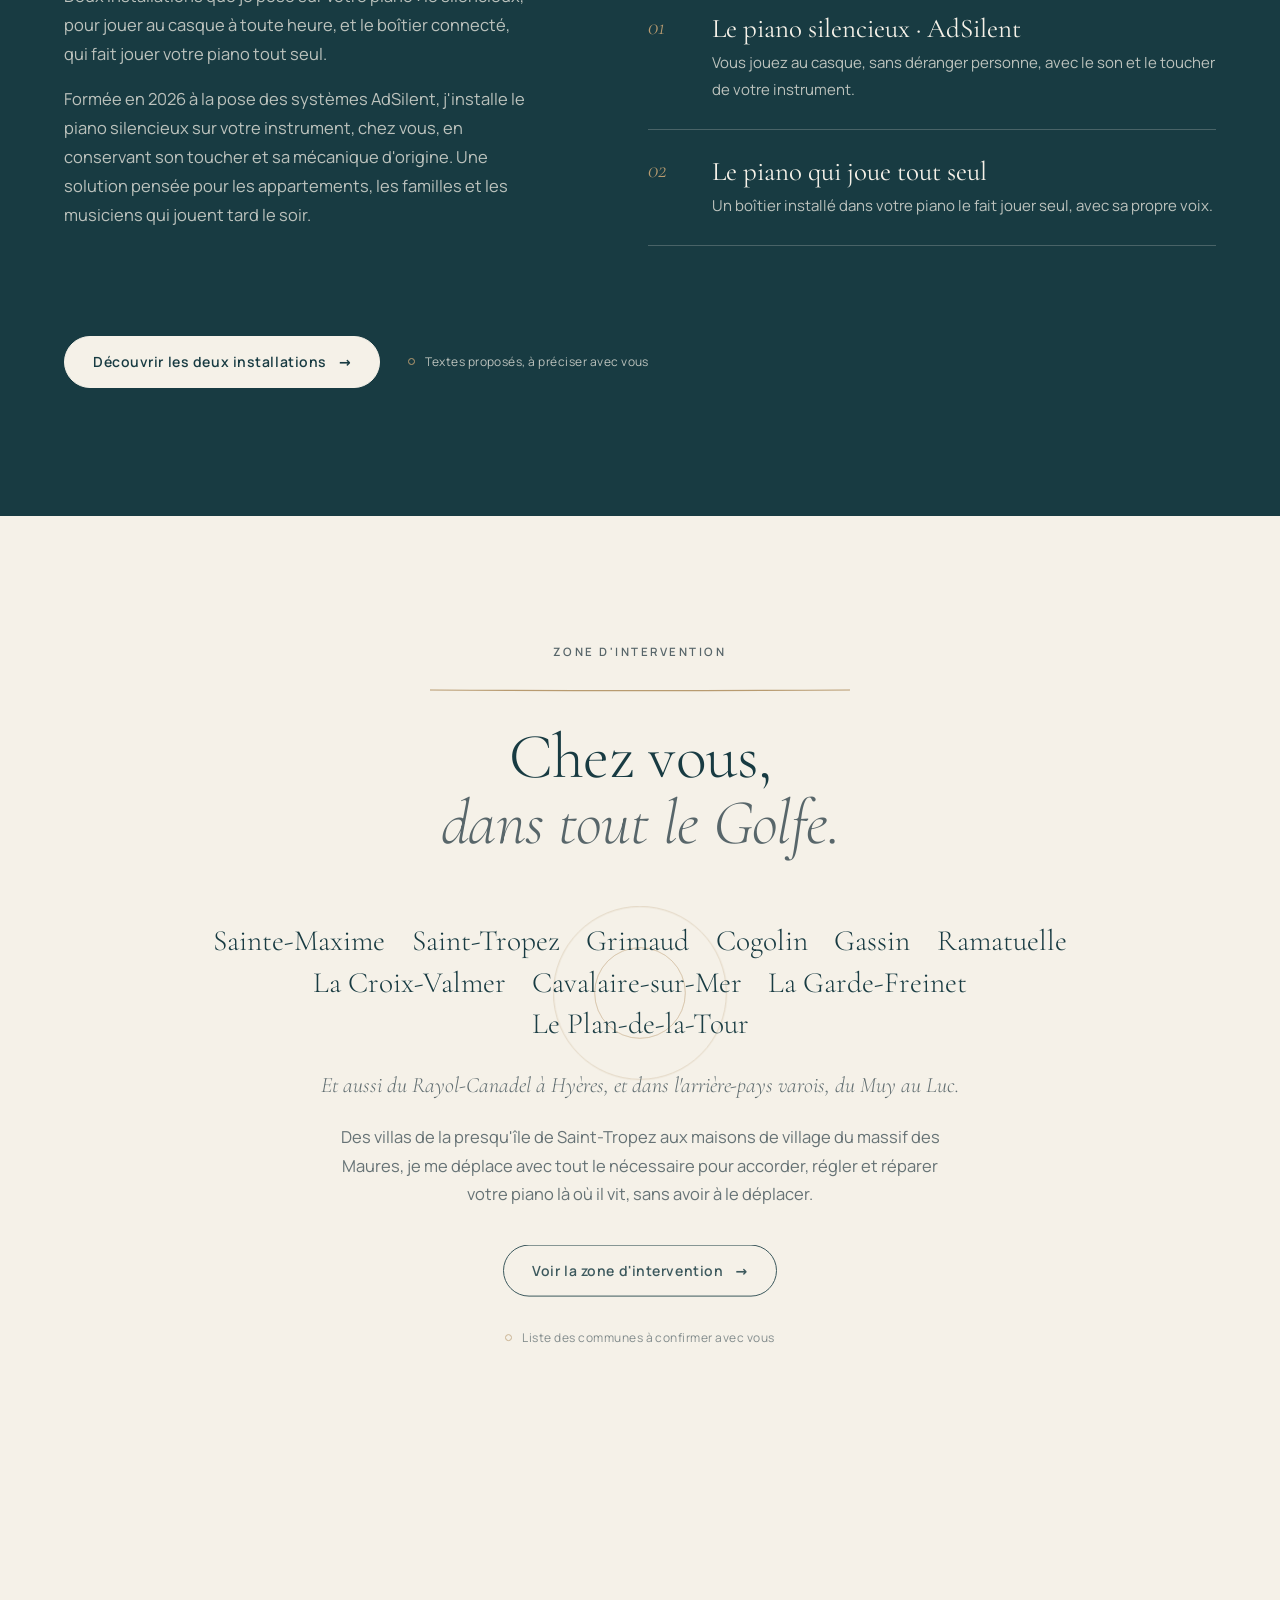
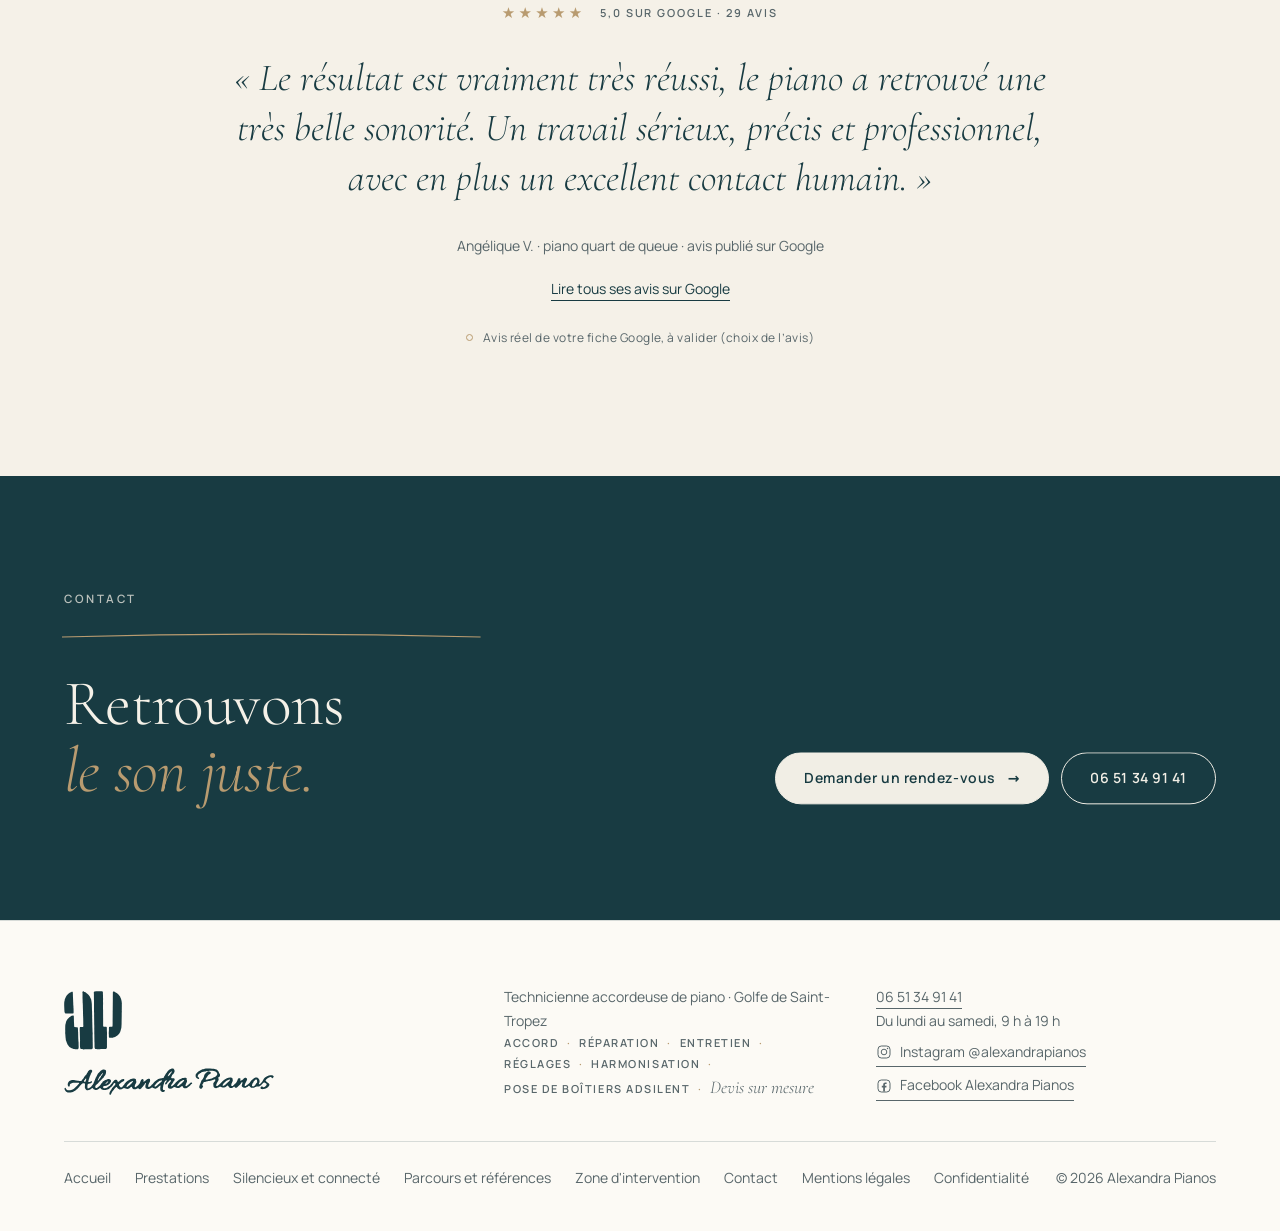
==== commit 59f3e477: "Ses vraies photos sur tout le site (54 reçues le 26/11), page Silencieux illustrée, Steinway de 1900" ====
--- a/index.html
+++ b/index.html
@@ -65,7 +65,7 @@
 
   <section class="hero hero--plein" id="accueil" aria-labelledby="titre-hero">
     <figure class="photo photo--plein" data-photo>
-      <picture><source media="(max-width: 760px)" srcset="assets/img/hero-piano-mobile.webp" width="900" height="1200"><img src="assets/img/hero-piano.webp" width="1600" height="1200" fetchpriority="high" alt="Les cordes d'un piano à queue et leur tresse de feutre, vues de près"></picture>
+      <picture><source media="(max-width: 760px)" srcset="assets/img/hero-piano-mobile.webp" width="900" height="1200"><img src="assets/img/hero-piano.webp" width="1600" height="1200" fetchpriority="high" alt="Alexandra accorde un piano à queue ouvert, la clé d'accord posée sur les chevilles"></picture>
     </figure>
     <div class="hero__texte">
       <h1 class="surtitre" id="titre-hero" data-apparition>Accordeuse de piano · Sainte-Maxime, Saint-Tropez et tout le Golfe</h1>
@@ -91,7 +91,7 @@
 
   <section class="presentation-alexandra" aria-labelledby="titre-presentation">
     <figure class="photo photo--portrait" data-photo>
-      <img src="assets/img/entretien-piano-a-queue.webp" width="721" height="1200" loading="lazy" alt="Alexandra règle la mécanique d'un piano à queue à l'aide de son outil">
+      <img src="assets/img/entretien-piano-a-queue.webp" width="721" height="1200" loading="lazy" alt="Alexandra règle la mécanique d'un piano, son tournevis à la main">
     </figure>
     <div class="presentation-alexandra__texte">
       <p class="surtitre" data-apparition>Bienvenue</p>
--- a/assets/css/style.css
+++ b/assets/css/style.css
@@ -505,6 +505,14 @@
 .volet__points li { padding: 16px 0; border-top: 1px solid var(--trait); font-size: 15px; color: var(--encre-douce); }
 .volet__points strong { display: block; margin-bottom: 2px; font: var(--titre-graisse) 24px/1.2 var(--titres); color: var(--encre); }
 .volet .photo-a-venir { margin-top: 34px; aspect-ratio: 16 / 10; max-width: none; }
+/* 26/11 : ses vraies photos (pose AdSilent, boîtier) à la place des encadrés « Votre photo… » */
+.volet__photo { margin-top: 34px; aspect-ratio: 16 / 10; }
+/* 26/11 : photos souvenirs avec des artistes, sous la référence Boris Vian (publiées seulement avec leur accord) */
+.photos-artistes { display: grid; grid-template-columns: 1fr 1fr; gap: clamp(12px, 2vw, 20px); max-width: 640px; margin-top: clamp(28px, 4vw, 44px); }
+.photo-artiste { margin: 0; }
+/* 26/11 : le Steinway de 1900 qu'elle restaure, au-dessus de la référence Boris Vian */
+.reference-visuel { margin-bottom: clamp(28px, 4vw, 44px); }
+.photo-artiste .photo { aspect-ratio: 4 / 5; }
 .volets__contact { display: flex; flex-wrap: wrap; align-items: center; gap: 14px 28px; padding: 0 var(--marge) clamp(64px, 8vw, 110px); }
 .volets__contact .a-valider { margin: 0; }
 .page-tete--sombre + .ondes { margin-top: -1px; }
@@ -962,6 +970,11 @@
 .detail:nth-child(even) .duo__grande { margin-left: 0; margin-right: auto; }
 .detail:nth-child(even) .duo__petite { left: auto; right: 0; }
 .photo--large { width: 100%; max-width: 640px; aspect-ratio: 3 / 2; }
+/* 25/11 : ses vraies photos de références, avec une légende SOUS l'image */
+.photo-legendee { width: 100%; max-width: 640px; }
+.photo-legendee .photo--large { max-width: none; }
+.photo-legendee__texte { margin: 12px 0 0; font: italic 300 18px/1.35 var(--titres); color: var(--encre-douce); }
+.photo-legendee__texte::before { content: ""; display: inline-block; width: 22px; height: 1px; margin: 0 10px 0 0; vertical-align: middle; background: var(--accent); }
 .details--suite { padding-top: clamp(24px, 3vw, 40px); }
 .details--suite .detail:last-child { border-bottom: 0; }
 
